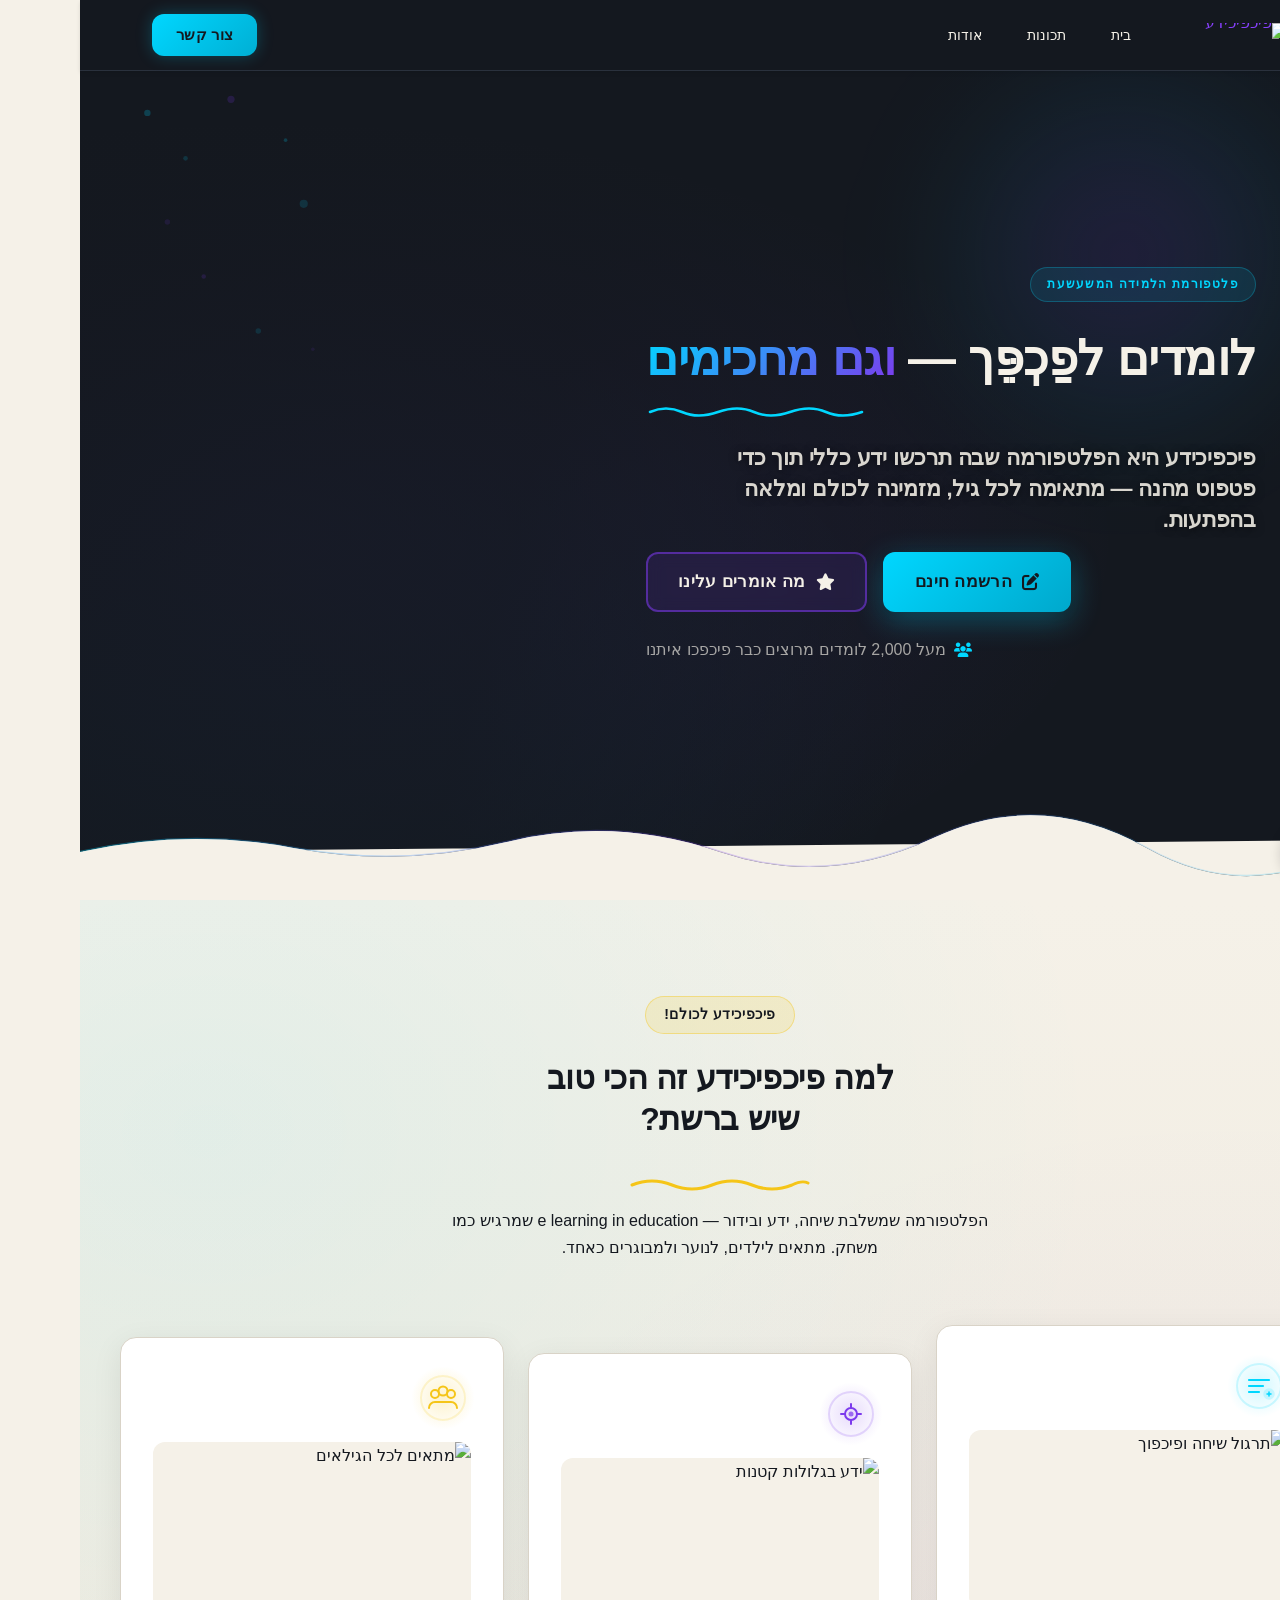
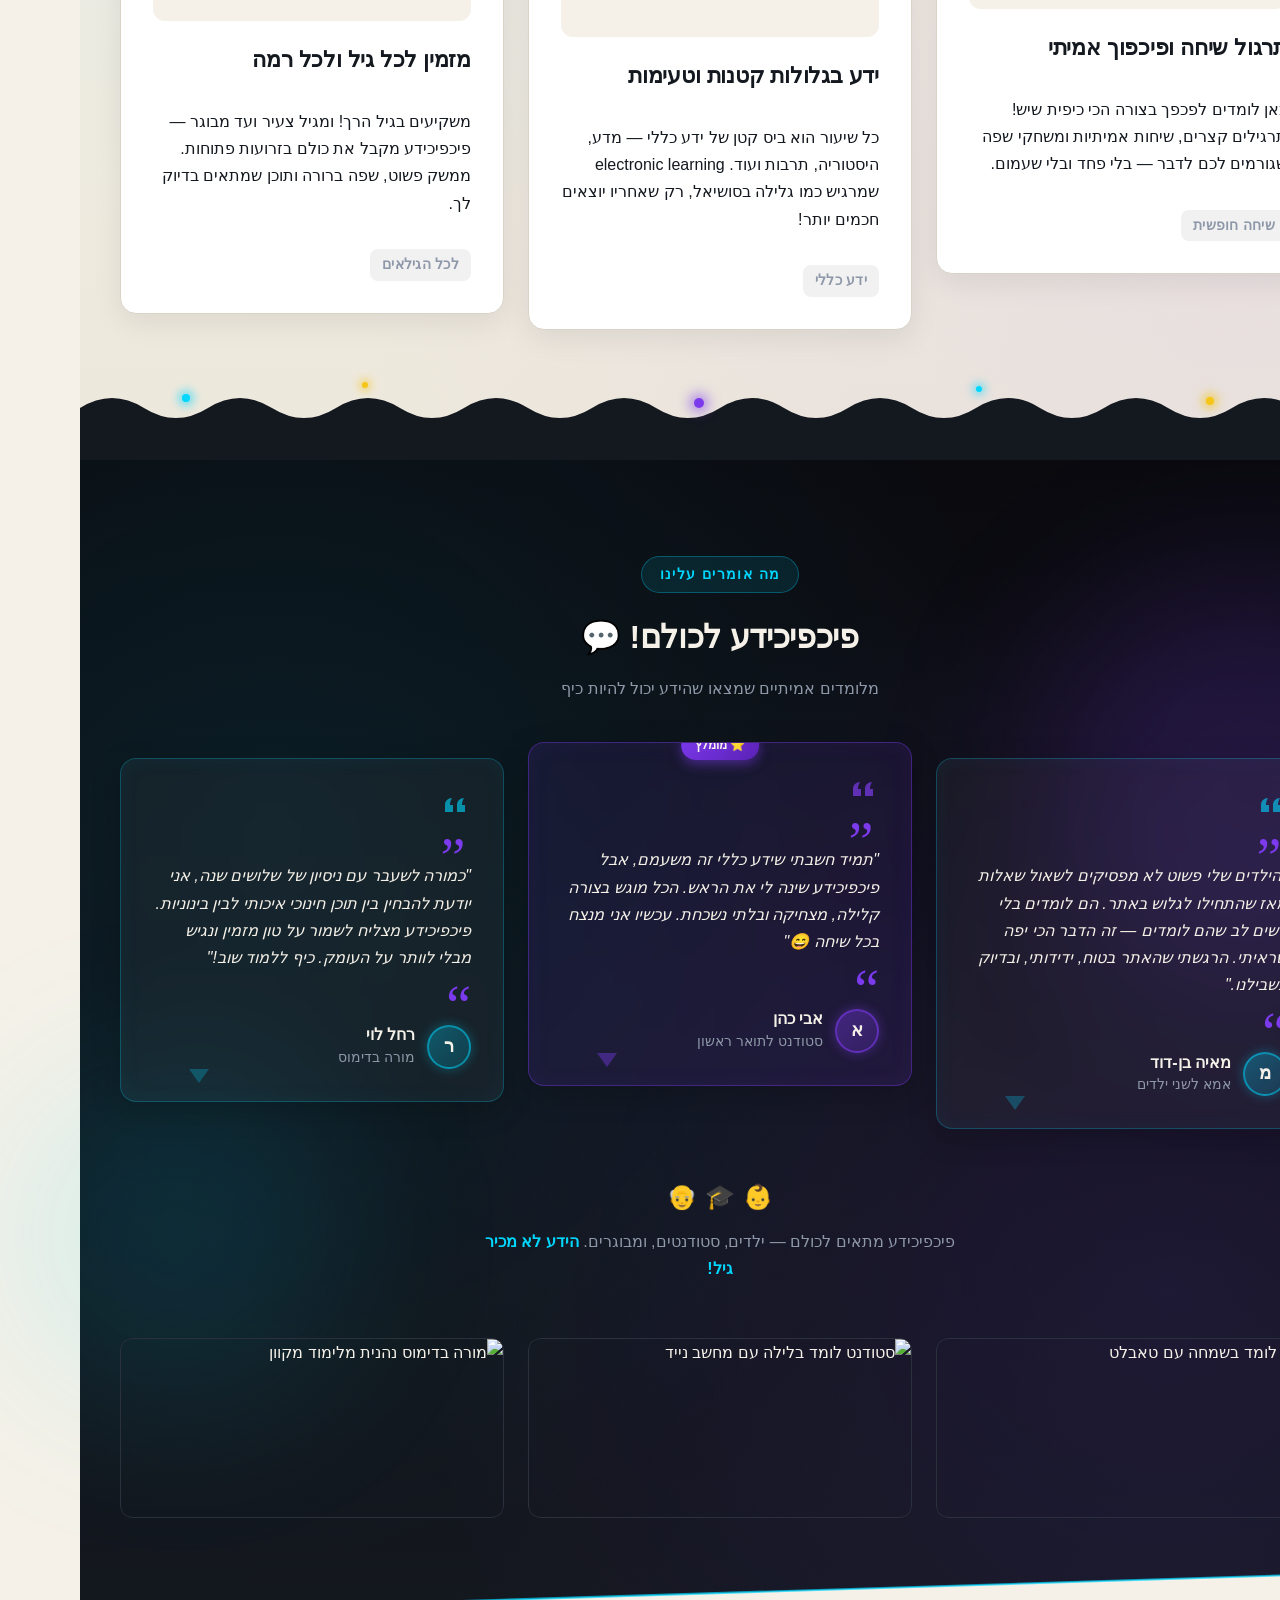
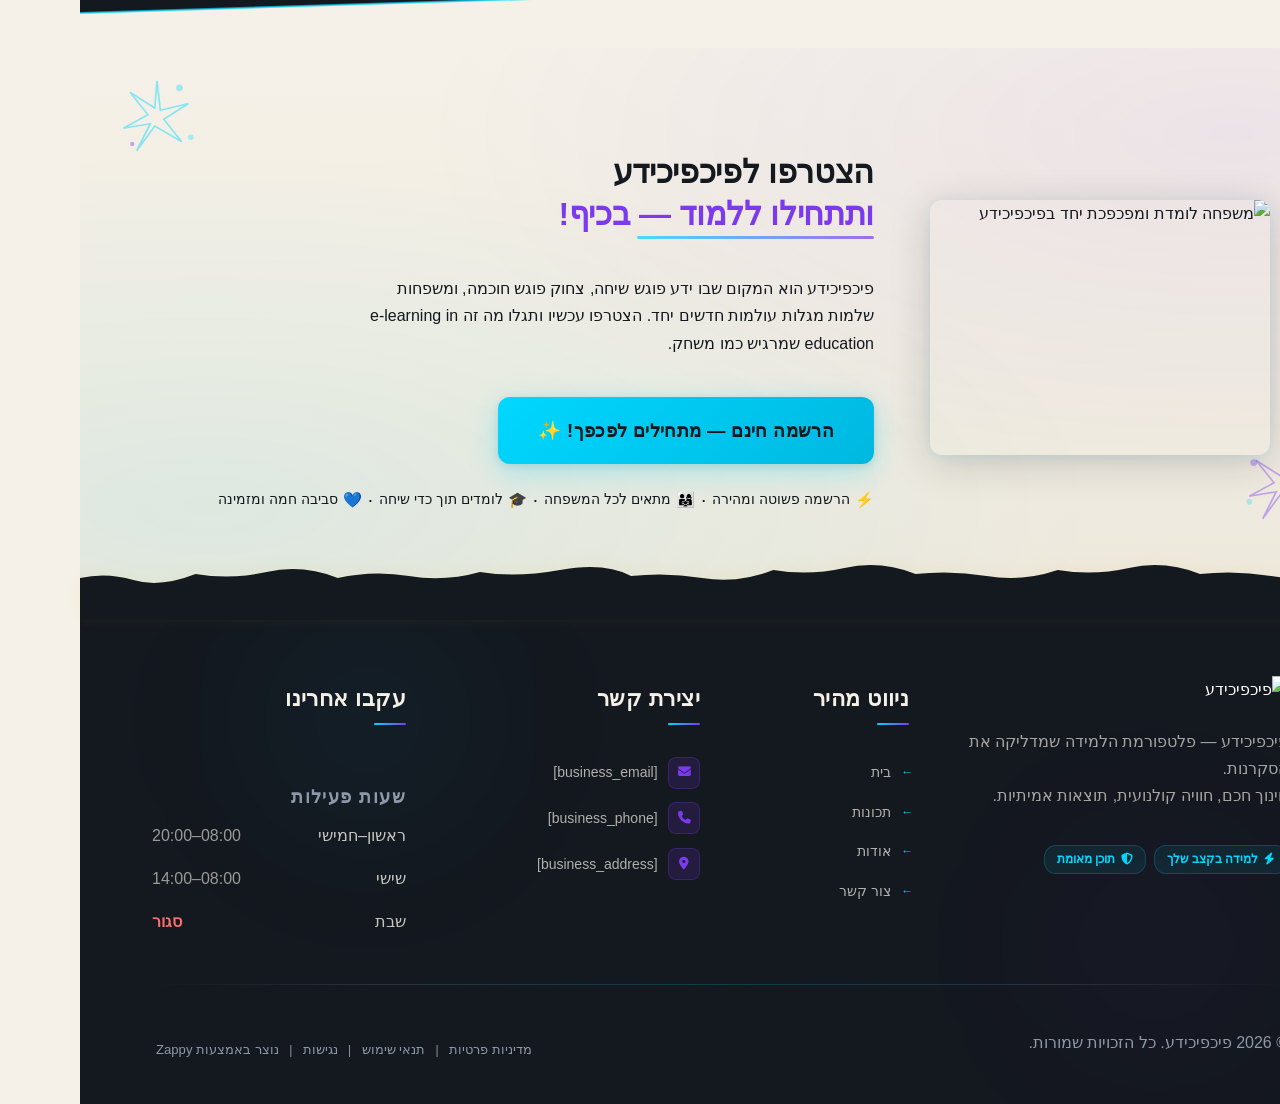
==== public/index.html @ 61fed8ac "Background sync: Progressive GitHub Sync" ====
<!doctype html><html dir="rtl" lang="he"><head><meta charset="UTF-8"><meta content="width=device-width,initial-scale=1" name="viewport"><meta content="index, follow" name="robots"><title>e learning in education — פיכפיכידע</title><meta content="הצטרפו לפיכפיכידע – הפלטפורמה שמשלבת למידה אלקטרונית עם שיחה מהנה! משקיעים בגיל הרך ובכל גיל. הירשמו עכשיו וגלו עולם חדש של ידע!" name="description"><meta content="e learning in education, electronic learning, משקיעים בגיל הרך!, פיכפיכידע לכולם!, למידה מהנה" name="keywords"><link href="/assets/favicon.ico" rel="icon" type="image/x-icon"><link href="/assets/favicon-16x16.png" rel="icon" type="image/png" sizes="16x16"><link href="/assets/favicon-32x32.png" rel="icon" type="image/png" sizes="32x32"><link href="/assets/favicon-48x48.png" rel="icon" type="image/png" sizes="48x48"><link href="/assets/favicon-192x192.png" rel="icon" type="image/png" sizes="192x192"><link href="/assets/favicon-512x512.png" rel="icon" type="image/png" sizes="512x512"><link href="/assets/apple-touch-icon.png" rel="apple-touch-icon"><script>!function(){"use strict";var t="ede0223b-de63-475f-90e9-1a709c7e34c6",e="https://api.zappy5.com/api/analytics/track",a=18e5,n=2592e6,o=!0,i=!0,r=!0;var s=function(){var e="zappy_visitor_"+t,a=null;try{if(a=localStorage.getItem(e)){var o=JSON.parse(a),i=Date.now();if(i-o.created<n)return o.lastSeen=i,localStorage.setItem(e,JSON.stringify(o)),o.id}}catch(t){console.warn("Zappy Analytics: LocalStorage not available")}var r="zv_"+Date.now()+"_"+Math.random().toString(36).substr(2,9);try{localStorage.setItem(e,JSON.stringify({id:r,created:Date.now(),lastSeen:Date.now()}))}catch(t){}return r}(),c=function(){var e="zappy_session_"+t,n=null;try{if(n=sessionStorage.getItem(e)){var o=JSON.parse(n),i=Date.now();if(i-o.timestamp<a)return o.timestamp=i,sessionStorage.setItem(e,JSON.stringify(o)),o.id}}catch(t){console.warn("Zappy Analytics: SessionStorage not available")}var r="zs_"+Date.now()+"_"+Math.random().toString(36).substr(2,9);try{sessionStorage.setItem(e,JSON.stringify({id:r,timestamp:Date.now()}))}catch(t){}return r}();function l(a,n){n=n||{};var o={website_id:t,event_type:a,page_path:window.location.pathname,referrer:document.referrer||"direct",visitor_id:s,session_id:c,metadata:n};if(navigator.sendBeacon){var i=new Blob([JSON.stringify(o)],{type:"application/json"});navigator.sendBeacon(e,i)}else fetch(e,{method:"POST",headers:{"Content-Type":"application/json"},body:JSON.stringify(o),keepalive:!0}).catch(function(t){console.warn("Zappy Analytics: Failed to track event",t)})}o&&l("pageview",{title:document.title,url:window.location.href}),i&&document.addEventListener("click",function(t){var e=t.target;if("BUTTON"===e.tagName||e.closest("button")){var a="BUTTON"===e.tagName?e:e.closest("button");l("click",{element:"button",text:a.textContent.trim().substring(0,100),id:a.id||null,class:a.className||null})}else if("A"===e.tagName||e.closest("a")){var n="A"===e.tagName?e:e.closest("a");l("navigation",{element:"link",text:n.textContent.trim().substring(0,100),href:n.href,external:n.hostname!==window.location.hostname})}},!0),r&&document.addEventListener("submit",function(t){var e=t.target;l("form_submit",{form_id:e.id||null,form_name:e.name||null,form_action:e.action||null,form_method:e.method||"GET"})},!0);var d=Date.now();window.addEventListener("beforeunload",function(){l("page_unload",{time_on_page:Math.floor((Date.now()-d)/1e3),page_path:window.location.pathname})}),window.zappyAnalytics={track:l,getVisitorId:function(){return s},getSessionId:function(){return c}}}()</script><meta content="e learning in education — פיכפיכידע" property="og:title"><meta content="הצטרפו לפיכפיכידע – הפלטפורמה שמשלבת למידה אלקטרונית עם שיחה מהנה! משקיעים בגיל הרך ובכל גיל. הירשמו עכשיו וגלו עולם חדש של ידע!" property="og:description"><meta content="summary_large_image" name="twitter:card"><meta content="e learning in education — פיכפיכידע" name="twitter:title"><meta content="הצטרפו לפיכפיכידע – הפלטפורמה שמשלבת למידה אלקטרונית עם שיחה מהנה! משקיעים בגיל הרך ובכל גיל. הירשמו עכשיו וגלו עולם חדש של ידע!" name="twitter:description"><meta content="website" property="og:type"><meta content="he_IL" property="og:locale"><link href="https://cdnjs.cloudflare.com/ajax/libs/font-awesome/6.4.0/css/all.min.css" rel="stylesheet"><style>.skip-link{position:absolute;top:0;left:0;transform:translateY(-200%);padding:12px 18px;background:var(--bg-dark,#1a1a1a);color:var(--text-light,#fff);font-weight:600;border-radius:0 0 8px 0;z-index:10000}.skip-link:focus{transform:none;outline:2px solid var(--ring,#fff);outline-offset:2px}:focus-visible{outline:2px solid var(--ring,currentColor);outline-offset:3px}</style><link href="/assets/favicon.ico" rel="icon" type="image/x-icon"><link href="/assets/favicon-16x16.png" rel="icon" type="image/png" sizes="16x16"><link href="/assets/favicon-32x32.png" rel="icon" type="image/png" sizes="32x32"><link href="/assets/favicon-48x48.png" rel="icon" type="image/png" sizes="48x48"><link href="/assets/favicon-192x192.png" rel="icon" type="image/png" sizes="192x192"><link href="/assets/favicon-512x512.png" rel="icon" type="image/png" sizes="512x512"><link href="/assets/apple-touch-icon.png" rel="apple-touch-icon"><link href="https://cdn.jsdelivr.net/npm/vanilla-cookieconsent@3/dist/cookieconsent.css" rel="stylesheet"><script src="https://cdn.jsdelivr.net/npm/vanilla-cookieconsent@3/dist/cookieconsent.umd.js"></script><script src="https://cdn.jsdelivr.net/gh/mickidum/acc_toolbar/acctoolbar/acctoolbar.min.js"></script><link href="/styles.css" rel="stylesheet"><style id="zappy-dropdown-submenu-styles">#navMenu li:has(.sub-menu),.nav-menu li:has(.sub-menu),.navbar li:has(.sub-menu),nav li:has(.sub-menu){position:relative}#navMenu .sub-menu,.nav-menu .sub-menu,.navbar .sub-menu,nav .sub-menu{display:block!important;position:absolute!important;top:100%;left:0;min-width:220px;background:#fff;border-radius:8px;box-shadow:0 8px 25px rgba(0,0,0,.15);padding:8px 0;opacity:0;visibility:hidden;transform:translateY(10px);transition:all .3s ease;z-index:1000;list-style:none;pointer-events:none}#navMenu li:hover>.sub-menu,.nav-menu li:hover>.sub-menu,.navbar li:hover>.sub-menu,nav li:hover>.sub-menu{opacity:1!important;visibility:visible!important;transform:translateY(0)!important;pointer-events:auto!important}.sub-menu li{list-style:none;margin:0;padding:0}.sub-menu a{display:block!important;padding:10px 16px!important;color:var(--text-dark,#333)!important;font-weight:500;text-decoration:none;white-space:nowrap;transition:background-color .2s}.sub-menu .zappy-nav-child>a{padding-left:28px!important;font-size:.9em!important;opacity:.85!important}[dir=rtl] .sub-menu .zappy-nav-child>a,html[lang=ar] .sub-menu .zappy-nav-child>a,html[lang=he] .sub-menu .zappy-nav-child>a{padding-left:10px!important;padding-right:28px!important}.sub-menu .zappy-nav-parent>a{font-weight:600!important}.sub-menu a:hover{background-color:#f5f5f5}[dir=rtl] .nav-menu .sub-menu,[dir=rtl] .navbar .sub-menu,[dir=rtl] nav .sub-menu,html[lang=ar] .nav-menu .sub-menu,html[lang=ar] .navbar .sub-menu,html[lang=ar] nav .sub-menu,html[lang=he] .nav-menu .sub-menu,html[lang=he] .navbar .sub-menu,html[lang=he] nav .sub-menu{left:auto!important;right:0!important}.sub-menu:empty,.sub-menu:not(:has(li)):not(:has(> a)),.sub-menu:not(:has(li:not(.zappy-hidden-menu-item))):not(:has(> a)){display:none!important;opacity:0!important;visibility:hidden!important;pointer-events:none!important}li:has(.menu-group-title):hover>.sub-menu{opacity:1!important;visibility:visible!important;transform:translateY(0)!important;pointer-events:auto!important}#navMenu>li>.menu-group-title,.nav-menu>li>.menu-group-title{display:inline-block;padding:.5rem 1rem;cursor:default;user-select:none}@media (max-width:768px){#navMenu .sub-menu,.nav-menu .sub-menu,.navbar .sub-menu,nav .sub-menu{position:static!important;transform:none!important;box-shadow:none!important;background:0 0!important;max-height:0;overflow:hidden;opacity:0;visibility:hidden;transition:max-height .3s ease,opacity .3s ease;padding:0!important;border-radius:0!important}#navMenu .sub-menu.mobile-expanded,.nav-menu .sub-menu.mobile-expanded,.navbar .sub-menu.mobile-expanded{max-height:none!important;overflow-y:visible!important;opacity:1!important;visibility:visible!important;padding:8px 0 8px 16px!important}[dir=rtl] .sub-menu.mobile-expanded,html[lang=he] .sub-menu.mobile-expanded{padding:8px 16px 8px 0!important}#navMenu li:hover>.sub-menu,.nav-menu li:hover>.sub-menu,.navbar li:hover>.sub-menu,nav li:hover>.sub-menu{opacity:0;visibility:hidden;pointer-events:none}#navMenu li>.sub-menu.mobile-expanded,.nav-menu li>.sub-menu.mobile-expanded,.navbar li>.sub-menu.mobile-expanded,nav li>.sub-menu.mobile-expanded{opacity:1!important;visibility:visible!important;pointer-events:auto!important}#navMenu li:has(.sub-menu),.nav-menu li:has(.sub-menu),.navbar li:has(.sub-menu),nav li:has(.sub-menu){display:flex!important;flex-wrap:wrap!important;align-items:center!important;position:relative!important;min-height:44px!important}#navMenu li:has(.sub-menu)>a,.nav-menu li:has(.sub-menu)>a,.navbar li:has(.sub-menu)>a,nav li:has(.sub-menu)>a{flex:1!important;min-width:0!important}#navMenu li:has(.sub-menu)>.menu-group-title,.nav-menu li:has(.sub-menu)>.menu-group-title,.navbar li:has(.sub-menu)>.menu-group-title,nav li:has(.sub-menu)>.menu-group-title{flex:1!important;min-width:0!important;padding:0!important;line-height:inherit!important}#navMenu li:has(.sub-menu)>.sub-menu,.nav-menu li:has(.sub-menu)>.sub-menu,.navbar li:has(.sub-menu)>.sub-menu,nav li:has(.sub-menu)>.sub-menu{flex-basis:100%!important;width:100%!important}#navMenu li:has(.sub-menu)>a [class*=arrow],#navMenu li:has(.sub-menu)>a [class*=chevron],.nav-menu li:has(.sub-menu)>a .fa-angle-down,.nav-menu li:has(.sub-menu)>a .fa-chevron-down,.nav-menu li:has(.sub-menu)>a [class*=arrow],.nav-menu li:has(.sub-menu)>a [class*=chevron],nav li:has(.sub-menu)>a [class*=arrow],nav li:has(.sub-menu)>a [class*=chevron]{display:none!important;visibility:hidden!important}.mobile-submenu-toggle{display:flex!important;align-items:center!important;justify-content:center!important;width:44px!important;height:auto!important;background:0 0!important;border:none!important;cursor:pointer!important;color:var(--text-light)!important;position:static!important;flex-shrink:0!important;align-self:stretch!important;z-index:2!important;padding:0!important;margin:0!important}.mobile-submenu-toggle::after{content:''!important;width:0!important;height:0!important;border-left:6px solid transparent!important;border-right:6px solid transparent!important;border-top:7px solid currentColor!important;transition:transform .3s ease!important}.mobile-submenu-toggle.expanded::after{transform:rotate(180deg)!important}.sub-menu a{padding:10px 0!important;display:block!important;color:var(--text-light)!important;white-space:normal!important}.sub-menu .zappy-nav-child>a{padding-left:28px!important;font-size:.9em!important;opacity:.85!important}[dir=rtl] .sub-menu .zappy-nav-child>a,html[lang=ar] .sub-menu .zappy-nav-child>a,html[lang=he] .sub-menu .zappy-nav-child>a{padding-left:0!important;padding-right:28px!important}.sub-menu .zappy-nav-parent>a{font-weight:600!important}#navMenu.active,.nav-menu.active{max-width:100vw!important;overflow-x:hidden!important;box-sizing:border-box!important}.navbar .sub-menu li a,.zappy-products-dropdown .sub-menu a,nav.navbar .sub-menu li a{color:var(--text-light)!important}}@media (min-width:769px){.mobile-submenu-toggle{display:none!important}}</style><style id="zappy-widget-visibility">html[dir=rtl] .whatsapp-float{right:20px!important;left:auto!important}html:not([dir]) .whatsapp-float,html[dir=ltr] .whatsapp-float{left:20px!important;right:auto!important}html[dir=rtl] #mic-access-tool-general-button,html[dir=rtl] #mic-init-access-tool #mic-access-tool-general-button,html[dir=rtl] #mic-init-access-tool .mic-access-tool-general-button,html[dir=rtl] ._access-icon,html[dir=rtl] .mic-access-tool-general-button{left:20px!important;right:auto!important}html:not([dir]) #mic-access-tool-general-button,html:not([dir]) #mic-init-access-tool #mic-access-tool-general-button,html:not([dir]) #mic-init-access-tool .mic-access-tool-general-button,html:not([dir]) ._access-icon,html:not([dir]) .mic-access-tool-general-button,html[dir=ltr] #mic-access-tool-general-button,html[dir=ltr] #mic-init-access-tool #mic-access-tool-general-button,html[dir=ltr] #mic-init-access-tool .mic-access-tool-general-button,html[dir=ltr] ._access-icon,html[dir=ltr] .mic-access-tool-general-button{right:20px!important;left:auto!important}@media (max-width:768px){.whatsapp-float{display:flex!important}}@media (min-width:769px){.whatsapp-float{display:flex!important}}@media (max-width:768px){#mic-access-tool-general-button,#mic-init-access-tool #mic-access-tool-general-button,#mic-init-access-tool .mic-access-tool-general-button,._access-icon,.mic-access-tool-general-button{display:flex!important;visibility:visible!important;opacity:1!important;pointer-events:auto!important}#mic-access-tool-box.opened-mic-access-tool,#mic-init-access-tool #mic-access-tool-box.opened-mic-access-tool,.mic-access-tool-box.opened-mic-access-tool{visibility:visible!important;opacity:1!important;pointer-events:auto!important}}@media (min-width:769px){#mic-access-tool-general-button,#mic-init-access-tool #mic-access-tool-general-button,#mic-init-access-tool .mic-access-tool-general-button,._access-icon,.mic-access-tool-general-button{display:flex!important;visibility:visible!important;opacity:1!important;pointer-events:auto!important}#mic-access-tool-box.opened-mic-access-tool,#mic-init-access-tool #mic-access-tool-box.opened-mic-access-tool,.mic-access-tool-box.opened-mic-access-tool{visibility:visible!important;opacity:1!important;pointer-events:auto!important}}</style></head><body><a href="#main" class="skip-link">דלג לתוכן הראשי</a><nav class="navbar" dir="rtl"><button aria-label="Menu" class="mobile-toggle" id="mobileToggle"><svg viewBox="0 0 24 24" fill="none" height="24" width="24" class="hamburger-icon"><path d="M3 12h18M3 6h18M3 18h18" stroke="currentColor" stroke-width="2" stroke-linecap="round"></path></svg> <svg viewBox="0 0 24 24" fill="none" height="24" width="24" class="close-icon" style="display:none"><path d="M18 6L6 18M6 6l12 12" stroke="currentColor" stroke-width="2" stroke-linecap="round"></path></svg></button> <button aria-label="Call" class="phone-header-btn" data-phone="[business_phone]"><svg viewBox="0 0 24 24" fill="currentColor" height="20" width="20"><path d="M22 16.92v3a2 2 0 0 1-2.18 2 19.79 19.79 0 0 1-8.63-3.07 19.5 19.5 0 0 1-6-6 19.79 19.79 0 0 1-3.07-8.67A2 2 0 0 1 4.11 2h3a2 2 0 0 1 2 1.72 12.84 12.84 0 0 0 .7 2.81 2 2 0 0 1-.45 2.11L8.09 9.91a16 16 0 0 0 6 6l1.27-1.27a2 2 0 0 1 2.11-.45 12.84 12.84 0 0 0 2.81.7A2 2 0 0 1 22 16.92z"></path></svg></button><div class="nav-container"><div class="nav-right-group"><div class="nav-brand"><a href="/" class="logo-link"><img alt="פיכפיכידע" src="/assets/site-----image-1.webp" class="logo"></a></div><ul class="nav-menu" id="navMenu"><li><a href="/">בית</a></li><li><a href="/features">תכונות</a></li><li><a href="/about">אודות</a></li></ul></div><div class="nav-cta-container"><a href="/contact" class="nav-cta-btn">צור קשר</a></div></div></nav><script>window.addEventListener("load",function(){const e=document.querySelector(".navbar, nav, header");if(!e)return void console.log("[Navbar] Navbar element not found");let t=document.getElementById("mobileToggle")||document.querySelector(".mobile-toggle")||document.querySelector(".hamburger")||document.querySelector(".hamburger-menu")||document.querySelector(".menu-toggle")||document.querySelector(".burger-menu")||document.querySelector('[aria-label="Menu"]')||document.querySelector('[aria-label="תפריט"]');const n=document.querySelector(".phone-header-btn"),o=window.getComputedStyle(e);let r=o.backgroundColor;if(console.log("[Navbar] Initial navbar background:",r),"transparent"===r||"rgba(0, 0, 0, 0)"===r||r.startsWith("rgba")&&r.includes(", 0)")){const e=o.backgroundImage;if(e&&"none"!==e)console.log("[Navbar] Navbar has background image/gradient, using dark text"),r="rgb(240, 240, 240)";else{const e=window.getComputedStyle(document.body).backgroundColor;console.log("[Navbar] Navbar transparent, using body background:",e),r=e}}const a=r.match(/\d+/g);if(a&&a.length>=3){const e=(.299*parseInt(a[0])+.587*parseInt(a[1])+.114*parseInt(a[2]))/255;console.log("[Navbar] Mobile button colors preserved from Claude CSS (luminance:",e.toFixed(2)+")");const o=document.createElement("style");o.id="zappy-mobile-nav-fix";document.documentElement.lang;document.documentElement.dir,o.textContent='\n        /* Hide mobile buttons on desktop, show only on mobile */\n        @media (min-width: 769px) {\n          .mobile-toggle,\n          .phone-header-btn {\n            display: none !important;\n          }\n        }\n        \n        /* Show and position mobile buttons correctly on mobile */\n        @media (max-width: 768px) {\n          .navbar,\n          nav.navbar {\n            min-height: 70px !important;\n          }\n\n          .mobile-toggle,\n          .phone-header-btn {\n            position: absolute !important;\n            top: 0 !important;\n            bottom: 0 !important;\n            margin-top: auto !important;\n            margin-bottom: auto !important;\n            transform: none !important;\n            z-index: 1001 !important;\n            display: flex !important;\n            align-items: center !important;\n            justify-content: center !important;\n            width: 36px !important;\n            height: 36px !important;\n            border-radius: 50% !important;\n            border: none !important;\n            cursor: pointer !important;\n            padding: 6px !important;\n            background: none !important;\n            color: var(--nav-text, var(--text-light)) !important;\n            touch-action: manipulation !important;\n            -webkit-tap-highlight-color: transparent !important;\n          }\n\n          html[data-zappy-site-type="ecommerce"] .phone-header-btn,\n          body[data-zappy-site-type="ecommerce"] .phone-header-btn,\n          html[data-zappy-site-type="ecommerce"] header .phone-header-btn,\n          html[data-zappy-site-type="ecommerce"] nav .phone-header-btn {\n            display: none !important;\n            visibility: hidden !important;\n            width: 0 !important;\n            height: 0 !important;\n            min-width: 0 !important;\n            overflow: hidden !important;\n          }\n          \n          /* LTR positioning (default): hamburger LEFT, phone RIGHT */\n          html:not([dir="rtl"]):not([lang="he"]):not([lang="ar"]) .mobile-toggle,\n          html[dir="ltr"] .mobile-toggle {\n            left: 12px !important;\n            right: auto !important;\n          }\n          html:not([dir="rtl"]):not([lang="he"]):not([lang="ar"]) .phone-header-btn,\n          html[dir="ltr"] .phone-header-btn {\n            right: 12px !important;\n            left: auto !important;\n          }\n          \n          /* RTL positioning: hamburger RIGHT, phone LEFT */\n          html[dir="rtl"] .mobile-toggle,\n          html[lang="he"] .mobile-toggle,\n          html[lang="ar"] .mobile-toggle {\n            right: 12px !important;\n            left: auto !important;\n          }\n          html[dir="rtl"] .phone-header-btn,\n          html[lang="he"] .phone-header-btn,\n          html[lang="ar"] .phone-header-btn {\n            left: 12px !important;\n            right: auto !important;\n          }\n          \n          /* CRITICAL: Ensure nav-container has min-height on mobile */\n          /* All children are positioned absolutely/fixed on mobile, so height:auto collapses to 0 */\n          .nav-container {\n            min-height: 70px !important;\n            position: relative !important;\n          }\n          \n          /* Ensure SVG icons are properly sized and inherit color */\n          .mobile-toggle svg,\n          .phone-header-btn svg {\n            width: 24px !important;\n            height: 24px !important;\n            /* Don\'t force display - let JavaScript control hamburger/close toggle */\n          }\n          \n          /* Reset nav-cta-container on mobile - remove desktop box-shadow/padding */\n          /* that creates a visible ghost box when CTA button is hidden */\n          .nav-cta-container {\n            box-shadow: none !important;\n            padding: 0 !important;\n          }\n          \n          /* Hide nav-cta-container entirely on mobile when there\'s no lang-switcher */\n          /* (only the CTA button is inside, and it\'s hidden on mobile) */\n          .nav-cta-container:not(:has(.lang-switcher)) {\n            display: none !important;\n          }\n          \n          /* CRITICAL: Prevent hero image fade gradient from bleeding over headline text */\n          /* The .image-fade-gradient has bottom: -30px (extends below parent) */\n          /* On mobile stacked layout, this overlaps the h1 text below the image */\n          .hero-image-column {\n            overflow: hidden !important;\n          }\n          .image-fade-gradient {\n            bottom: 0 !important;\n          }\n          \n          /* Hide desktop language switcher on mobile - hamburger menu handles it */\n          /* High specificity to override stored CSS */\n          .lang-switcher,\n          .nav-cta-container .lang-switcher,\n          .nav-container .lang-switcher,\n          .navbar .lang-switcher,\n          .navbar .nav-cta-container .lang-switcher {\n            display: none !important;\n          }\n        }\n      ';const r=document.getElementById("zappy-mobile-nav-fix");r&&r.remove(),document.head.appendChild(o),console.log("[Navbar] Critical CSS injected for mobile nav positioning");const i=window.innerWidth<=768;if(t){const e=t.querySelector(".hamburger-icon"),n=t.querySelector(".close-icon");e&&(e.style.setProperty("width","24px","important"),e.style.setProperty("height","24px","important"),e.style.setProperty("display","block","important")),n&&(n.style.setProperty("width","24px","important"),n.style.setProperty("height","24px","important"),n.style.setProperty("display","none","important")),i?(t.style.setProperty("position","absolute","important"),t.style.setProperty("top","0","important"),t.style.setProperty("bottom","0","important"),t.style.setProperty("margin-top","auto","important"),t.style.setProperty("margin-bottom","auto","important"),t.style.setProperty("transform","none","important"),t.style.setProperty("z-index","1001","important"),t.style.removeProperty("left"),t.style.removeProperty("right"),console.log("[Navbar] Mobile toggle positioning applied (mobile viewport)")):(t.style.removeProperty("position"),t.style.removeProperty("top"),t.style.removeProperty("transform"),t.style.removeProperty("z-index"),t.style.removeProperty("left"),t.style.removeProperty("right"),console.log("[Navbar] Desktop viewport - cleared mobile toggle inline positioning"))}if(n){const e=n.querySelector("svg");e&&(e.style.width="24px",e.style.height="24px",e.setAttribute("width","24"),e.setAttribute("height","24")),i?(n.style.setProperty("position","absolute","important"),n.style.setProperty("top","0","important"),n.style.setProperty("bottom","0","important"),n.style.setProperty("margin-top","auto","important"),n.style.setProperty("margin-bottom","auto","important"),n.style.setProperty("transform","none","important"),n.style.setProperty("z-index","1001","important"),n.style.removeProperty("left"),n.style.removeProperty("right"),console.log("[Navbar] Phone button positioning applied (mobile viewport)")):(n.style.removeProperty("position"),n.style.removeProperty("top"),n.style.removeProperty("transform"),n.style.removeProperty("z-index"),n.style.removeProperty("left"),n.style.removeProperty("right"),console.log("[Navbar] Desktop viewport - cleared phone button inline positioning"))}}else console.log("[Navbar] Could not parse background color:",r);t=document.getElementById("mobileToggle")||document.querySelector(".mobile-toggle")||document.querySelector(".hamburger")||document.querySelector(".hamburger-menu")||document.querySelector(".menu-toggle")||document.querySelector(".burger-menu")||document.querySelector('[aria-label="Menu"]')||document.querySelector('[aria-label="תפריט"]');const i=document.getElementById("navMenu")||document.querySelector(".nav-menu")||document.querySelector(".nav-links")||document.querySelector("nav ul:not(.submenu)");if(!t||!i)return void console.log("[Navbar] Mobile toggle or menu not found:",{toggle:!!t,menu:!!i});i.id||(i.id="navMenu"),console.log("[Navbar] Initializing mobile menu...");const l=t.cloneNode(!0);t.parentNode.replaceChild(l,t);var s=0;function p(e){var t=Date.now();t-s<300||(s=t,function(e){e.preventDefault(),e.stopPropagation();const t=l.querySelector(".hamburger-icon"),n=l.querySelector(".close-icon");i.classList.contains("active")?(i.classList.remove("active"),t&&t.style.setProperty("display","block","important"),n&&n.style.setProperty("display","none","important"),document.body.style.overflow="",console.log("[Navbar] Menu closed")):(i.classList.add("active"),t&&t.style.setProperty("display","none","important"),n&&n.style.setProperty("display","block","important"),document.body.style.overflow="hidden",console.log("[Navbar] Menu opened"))}(e))}l.addEventListener("click",p),l.addEventListener("touchend",p),i.querySelectorAll("a").forEach(function(e){e.addEventListener("click",function(){if("#"===this.getAttribute("href"))return;const e=l.querySelector(".hamburger-icon"),t=l.querySelector(".close-icon");i.classList.remove("active"),e&&e.style.setProperty("display","block","important"),t&&t.style.setProperty("display","none","important"),document.body.style.overflow="",console.log("[Navbar] Menu closed (link clicked)")})});var m=i.querySelectorAll(".dropdown-toggle");m.forEach(function(e){e.addEventListener("click",function(e){e.preventDefault(),e.stopPropagation();var t=this.closest(".nav-dropdown");t&&(t.parentNode.querySelectorAll(".nav-dropdown.open").forEach(function(e){e!==t&&e.classList.remove("open")}),t.classList.toggle("open"),console.log("[Navbar] Dropdown toggled:",t.classList.contains("open")?"open":"closed"))})}),document.addEventListener("click",function(e){e.target.closest(".nav-dropdown")||document.querySelectorAll(".nav-dropdown.open").forEach(function(e){e.classList.remove("open")})}),console.log("[Navbar] Dropdown handlers initialized for "+m.length+" dropdowns"),n&&n.addEventListener("click",function(){const e=document.querySelectorAll('a[href^="tel:"]'),t=e.length>0?e[0].getAttribute("href").replace("tel:",""):"[business_phone]";window.location.href="tel:"+t,console.log("[Navbar] Phone button clicked")}),console.log("[Navbar] Mobile menu initialized successfully")})</script><main id="main"><section class="index-hero-section" data-band-index="0" data-layout-spec="בית-hero" dir="rtl" data-hero-type="fullscreen-scrim"><div class="hero-bg-wrapper" aria-hidden="true"><img alt="סצנת למידה קסומה עם פנקס ציורים מואר ורמזים לידע ושיחה" src="/assets/site-index-hero-image-1.webp" data-context="Cinematic dark educational scene: a warm glowing desk lamp illuminating an open notebook filled with hand-drawn doodles of speech bubbles, question marks, stars, and knowledge symbols. Scattered papers with Hebrew letters and playful sketches. Deep charcoal and near-black background with subtle warm amber and electric cyan glow accents. Bokeh effect, moody atmospheric lighting, premium editorial photography style. No people, no text overlays." data-placeholder="index-hero-image-1" height="700" loading="eager" width="1200" class="hero-bg-img" data-hero-bg="true" fetchpriority="high"></div><div class="hero-scrim" aria-hidden="true"></div><div class="hero-deco-blob" aria-hidden="true"></div><svg viewBox="0 0 220 320" aria-hidden="true" xmlns="http://www.w3.org/2000/svg" data-no-icon-edit="true" class="hero-deco-dots"><circle cx="18" cy="40" fill="var(--secondary)" r="3.5" opacity="0.22"></circle><circle cx="60" cy="90" fill="var(--secondary)" r="2.5" opacity="0.15"></circle><circle cx="110" cy="25" fill="var(--accent)" r="4" opacity="0.18"></circle><circle cx="170" cy="70" fill="var(--secondary)" r="2" opacity="0.2"></circle><circle cx="40" cy="160" fill="var(--accent)" r="3" opacity="0.12"></circle><circle cx="190" cy="140" fill="var(--secondary)" r="4.5" opacity="0.14"></circle><circle cx="80" cy="220" fill="var(--accent)" r="2.5" opacity="0.16"></circle><circle cx="140" cy="280" fill="var(--secondary)" r="3" opacity="0.13"></circle><circle cx="200" cy="300" fill="var(--accent)" r="2" opacity="0.1"></circle></svg><div class="hero-content-wrapper"><div class="hero-content"><span class="hero-eyebrow">פלטפורמת הלמידה המשעשעת</span><h1 class="hero-headline">לומדים לפַכְפֵּך — <span class="hero-headline-accent">וגם מחכימים</span></h1><svg viewBox="0 0 220 18" aria-hidden="true" xmlns="http://www.w3.org/2000/svg" data-no-icon-edit="true" class="hero-wavy-underline"><path d="M4,9 Q20,2 36,9 T72,9 T108,9 T144,9 T180,9 T216,9" fill="none" stroke="var(--secondary)" stroke-width="2.5" stroke-linecap="round"></path></svg><h3 class="hero-subtitle">פיכפיכידע היא הפלטפורמה שבה תרכשו ידע כללי תוך כדי פטפוט מהנה — מתאימה לכל גיל, מזמינה לכולם ומלאה בהפתעות.</h3><div class="hero-cta-group"><a href="/register" class="hero-btn-primary"><i class="fa-solid fa-pen-to-square" aria-hidden="true"></i> הרשמה חינם </a><a href="#testimonials" class="hero-btn-secondary"><i class="fa-solid fa-star" aria-hidden="true"></i> מה אומרים עלינו</a></div><p class="hero-social-proof"><i class="fa-solid fa-users" aria-hidden="true"></i> מעל 2,000 לומדים מרוצים כבר פיכפכו איתנו</p></div></div><div class="hero-divider-wrapper"><svg viewBox="0 0 1440 90" aria-hidden="true" xmlns="http://www.w3.org/2000/svg" data-no-icon-edit="true" preserveAspectRatio="none"><defs><linearGradient id="waveGlow" x1="0%" x2="100%" y1="0%" y2="0%"><stop offset="0%" stop-color="#00D7FF" stop-opacity="0.35"></stop><stop offset="50%" stop-color="#7C3AED" stop-opacity="0.25"></stop><stop offset="100%" stop-color="#00D7FF" stop-opacity="0.2"></stop></linearGradient></defs><path d="M0,42 Q120,18 240,38 T480,32 T720,42 T960,28 T1200,38 T1440,30" fill="var(--bg-light)" stroke="url(#waveGlow)" stroke-width="2.5"></path><path d="M0,90 L0,42 Q120,18 240,38 T480,32 T720,42 T960,28 T1200,38 T1440,30 L1440,90 Z" fill="var(--bg-light)"></path></svg></div></section><section class="index-features-section" data-band-index="1" data-layout-spec="בית-features" dir="rtl"><div class="index-features-container"><div class="index-features-intro"><span class="index-features-eyebrow">פיכפיכידע לכולם!</span><h2 class="index-features-heading">למה פיכפיכידע זה הכי טוב<br>שיש ברשת?</h2><svg viewBox="0 0 180 18" aria-hidden="true" xmlns="http://www.w3.org/2000/svg" data-no-icon-edit="true" fill="none" class="index-features-wavy"><path d="M2 12 Q22 4 42 12 Q62 20 82 12 Q102 4 122 12 Q142 20 162 12 Q172 7 178 10" fill="none" stroke="#F5C518" stroke-width="3" stroke-linecap="round"></path></svg><p class="index-features-subtext">הפלטפורמה שמשלבת שיחה, ידע ובידור — e learning in education שמרגיש כמו משחק. מתאים לילדים, לנוער ולמבוגרים כאחד.</p></div><div class="index-features-grid"><article class="index-features-card index-features-card--1"><div class="index-features-icon-wrap"><svg viewBox="0 0 48 48" aria-hidden="true" xmlns="http://www.w3.org/2000/svg" fill="none" height="48" width="48" data-element-type="icon" data-icon-type="svg"><circle cx="24" cy="24" fill="none" r="22" opacity="0.18" stroke="#00D7FF" stroke-width="2"></circle><path d="M14 18h20M14 24h14M14 30h10" stroke="#00D7FF" stroke-width="2.2" stroke-linecap="round"></path><circle cx="34" cy="32" fill="#00D7FF" r="5" opacity="0.15" stroke="#00D7FF" stroke-width="1.5"></circle><path d="M32 32h4M34 30v4" stroke="#00D7FF" stroke-width="1.5" stroke-linecap="round"></path></svg><div class="index-features-icon-glow index-features-icon-glow--cyan"></div></div><div class="index-features-card-image-wrap"><img alt="תרגול שיחה ופיכפוך" src="/assets/site-index-features-image-1.webp" data-context="Playful illustration of two people chatting animatedly in a colorful speech bubble environment, Hebrew educational platform, warm and friendly, cartoon-like doodle style with cyan and gold accents" data-placeholder="index-features-image-1" height="220" loading="lazy" width="400" class="index-features-card-img" decoding="async"></div><h3 class="index-features-card-title">תרגול שיחה ופיכפוך אמיתי</h3><p class="index-features-card-text">כאן לומדים לפכפך בצורה הכי כיפית שיש! תרגילים קצרים, שיחות אמיתיות ומשחקי שפה שגורמים לכם לדבר — בלי פחד ובלי שעמום.</p><div class="index-features-card-tag">שיחה חופשית</div></article><article class="index-features-card index-features-card--2"><div class="index-features-icon-wrap"><svg viewBox="0 0 48 48" aria-hidden="true" xmlns="http://www.w3.org/2000/svg" fill="none" height="48" width="48" data-element-type="icon" data-icon-type="svg"><circle cx="24" cy="24" fill="none" r="22" opacity="0.18" stroke="#7C3AED" stroke-width="2"></circle><path d="M24 14v4M24 30v4M14 24h4M30 24h4" stroke="#7C3AED" stroke-width="2" stroke-linecap="round"></path><circle cx="24" cy="24" fill="none" r="6" stroke="#7C3AED" stroke-width="2"></circle><circle cx="24" cy="24" fill="#7C3AED" r="2.5" opacity="0.7"></circle></svg><div class="index-features-icon-glow index-features-icon-glow--violet"></div></div><div class="index-features-card-image-wrap"><img alt="ידע בגלולות קטנות" src="/assets/site-index-features-image-2.webp" data-context="Colorful bite-sized knowledge cards floating in the air with fun facts written on them, lightbulb icons, stars, educational platform illustration, warm ivory and violet tones, playful and inviting" data-placeholder="index-features-image-2" height="220" loading="lazy" width="400" class="index-features-card-img" decoding="async"></div><h3 class="index-features-card-title">ידע בגלולות קטנות וטעימות</h3><p class="index-features-card-text">כל שיעור הוא ביס קטן של ידע כללי — מדע, היסטוריה, תרבות ועוד. electronic learning שמרגיש כמו גלילה בסושיאל, רק שאחריו יוצאים חכמים יותר!</p><div class="index-features-card-tag">ידע כללי</div></article><article class="index-features-card index-features-card--3"><div class="index-features-icon-wrap"><svg viewBox="0 0 48 48" aria-hidden="true" xmlns="http://www.w3.org/2000/svg" fill="none" height="48" width="48" data-element-type="icon" data-icon-type="svg"><circle cx="24" cy="24" fill="none" r="22" opacity="0.18" stroke="#F5C518" stroke-width="2"></circle><circle cx="16" cy="20" fill="none" r="4" stroke="#F5C518" stroke-width="2"></circle><circle cx="24" cy="17" fill="none" r="4.5" stroke="#F5C518" stroke-width="2"></circle><circle cx="32" cy="20" fill="none" r="4" stroke="#F5C518" stroke-width="2"></circle><path d="M10 34c0-3.3 2.7-6 6-6h16c3.3 0 6 2.7 6 6" fill="none" stroke="#F5C518" stroke-width="2" stroke-linecap="round"></path></svg><div class="index-features-icon-glow index-features-icon-glow--gold"></div></div><div class="index-features-card-image-wrap"><img alt="מתאים לכל הגילאים" src="/assets/site-index-features-image-3.webp" data-context="Diverse group of people of different ages — children, young adults, and older adults — smiling and learning together on a colorful educational platform, warm and welcoming, illustrated style with gold and warm tones" data-placeholder="index-features-image-3" height="220" loading="lazy" width="400" class="index-features-card-img" decoding="async"></div><h3 class="index-features-card-title">מזמין לכל גיל ולכל רמה</h3><p class="index-features-card-text">משקיעים בגיל הרך! ומגיל צעיר ועד מבוגר — פיכפיכידע מקבל את כולם בזרועות פתוחות. ממשק פשוט, שפה ברורה ותוכן שמתאים בדיוק לך.</p><div class="index-features-card-tag">לכל הגילאים</div></article></div></div><div class="index-features-divider-wrapper"><span class="index-features-dot index-features-dot--1" aria-hidden="true"></span> <span class="index-features-dot index-features-dot--2" aria-hidden="true"></span> <span class="index-features-dot index-features-dot--3" aria-hidden="true"></span> <span class="index-features-dot index-features-dot--4" aria-hidden="true"></span> <span class="index-features-dot index-features-dot--5" aria-hidden="true"></span> <svg viewBox="0 0 1200 90" aria-hidden="true" xmlns="http://www.w3.org/2000/svg" data-no-icon-edit="true" preserveAspectRatio="none"><path d="M0,90 L0,38 Q30,18 60,38 Q90,58 120,38 Q150,18 180,38 Q210,58 240,38 Q270,18 300,38 Q330,58 360,38 Q390,18 420,38 Q450,58 480,38 Q510,18 540,38 Q570,58 600,38 Q630,18 660,38 Q690,58 720,38 Q750,18 780,38 Q810,58 840,38 Q870,18 900,38 Q930,58 960,38 Q990,18 1020,38 Q1050,58 1080,38 Q1110,18 1140,38 Q1170,58 1200,38 L1200,90 Z" fill="#14181F"></path></svg></div></section><section class="index-testimonials-section" data-band-index="2" data-layout-spec="בית-testimonials" dir="rtl"><div class="its-glow-blob its-glow-blob--purple" aria-hidden="true"></div><div class="its-glow-blob its-glow-blob--cyan" aria-hidden="true"></div><div class="its-container"><div class="its-header"><span class="its-eyebrow">מה אומרים עלינו</span><h2 class="its-title">פיכפיכידע לכולם! 💬</h2><p class="its-subtitle">מלומדים אמיתיים שמצאו שהידע יכול להיות כיף</p></div><div class="its-grid"><article class="its-card its-card--accent"><div class="its-card-inner"><div class="its-bubble-tail" aria-hidden="true"></div><div class="its-quote-icon" aria-hidden="true"><svg viewBox="0 0 32 32" aria-hidden="true" xmlns="http://www.w3.org/2000/svg" data-no-icon-edit="true" fill="none" height="32" width="32"><path d="M6 14C6 10.134 9.134 7 13 7V7C13 7 11 10 11 14H14V21H6V14Z" fill="currentColor" opacity="0.6"></path><path d="M18 14C18 10.134 21.134 7 25 7V7C25 7 23 10 23 14H26V21H18V14Z" fill="currentColor" opacity="0.6"></path></svg></div><blockquote class="its-quote"><p>"הילדים שלי פשוט לא מפסיקים לשאול שאלות מאז שהתחילו לגלוש באתר. הם לומדים בלי לשים לב שהם לומדים — זה הדבר הכי יפה שראיתי. הרגשתי שהאתר בטוח, ידידותי, ובדיוק בשבילנו."</p></blockquote><footer class="its-author"><div class="its-avatar its-avatar--cyan"><span>מ</span></div><div class="its-author-info"><strong class="its-author-name">מאיה בן-דוד</strong> <span class="its-author-role">אמא לשני ילדים</span></div></footer></div><div class="its-glow-ring its-glow-ring--cyan" aria-hidden="true"></div></article><article class="its-card its-card--featured its-card--violet"><div class="its-card-inner"><div class="its-bubble-tail its-bubble-tail--violet" aria-hidden="true"></div><div class="its-quote-icon its-quote-icon--violet" aria-hidden="true"><svg viewBox="0 0 32 32" aria-hidden="true" xmlns="http://www.w3.org/2000/svg" data-no-icon-edit="true" fill="none" height="32" width="32"><path d="M6 14C6 10.134 9.134 7 13 7V7C13 7 11 10 11 14H14V21H6V14Z" fill="currentColor" opacity="0.7"></path><path d="M18 14C18 10.134 21.134 7 25 7V7C25 7 23 10 23 14H26V21H18V14Z" fill="currentColor" opacity="0.7"></path></svg></div><blockquote class="its-quote"><p>"תמיד חשבתי שידע כללי זה משעמם, אבל פיכפיכידע שינה לי את הראש. הכל מוגש בצורה קלילה, מצחיקה ובלתי נשכחת. עכשיו אני מנצח בכל שיחה 😄"</p></blockquote><footer class="its-author"><div class="its-avatar its-avatar--violet"><span>א</span></div><div class="its-author-info"><strong class="its-author-name">אבי כהן</strong> <span class="its-author-role">סטודנט לתואר ראשון</span></div></footer></div><div class="its-glow-ring its-glow-ring--violet" aria-hidden="true"></div><div class="its-featured-badge">⭐ מומלץ</div></article><article class="its-card its-card--accent"><div class="its-card-inner"><div class="its-bubble-tail" aria-hidden="true"></div><div class="its-quote-icon" aria-hidden="true"><svg viewBox="0 0 32 32" aria-hidden="true" xmlns="http://www.w3.org/2000/svg" data-no-icon-edit="true" fill="none" height="32" width="32"><path d="M6 14C6 10.134 9.134 7 13 7V7C13 7 11 10 11 14H14V21H6V14Z" fill="currentColor" opacity="0.6"></path><path d="M18 14C18 10.134 21.134 7 25 7V7C25 7 23 10 23 14H26V21H18V14Z" fill="currentColor" opacity="0.6"></path></svg></div><blockquote class="its-quote"><p>"כמורה לשעבר עם ניסיון של שלושים שנה, אני יודעת להבחין בין תוכן חינוכי איכותי לבין בינוניות. פיכפיכידע מצליח לשמור על טון מזמין ונגיש מבלי לוותר על העומק. כיף ללמוד שוב!"</p></blockquote><footer class="its-author"><div class="its-avatar its-avatar--cyan"><span>ר</span></div><div class="its-author-info"><strong class="its-author-name">רחל לוי</strong> <span class="its-author-role">מורה בדימוס</span></div></footer></div><div class="its-glow-ring its-glow-ring--cyan" aria-hidden="true"></div></article></div><div class="its-trust-line"><div class="its-trust-icons" aria-hidden="true"><span>👶</span> <span>🎓</span> <span>👴</span></div><p class="its-trust-text">פיכפיכידע מתאים לכולם — ילדים, סטודנטים, ומבוגרים. <strong>הידע לא מכיר גיל!</strong></p></div><div class="its-images-row" aria-hidden="true"><figure class="its-img-figure its-img-figure--1"><img alt="ילד לומד בשמחה עם טאבלט" src="/assets/site-index-testimonials-image-1.webp" data-context="Happy child sitting at a desk using a tablet, learning with colorful educational content on screen, warm and safe home environment, dark cinematic mood with soft glowing light, playful and educational atmosphere" data-placeholder="index-testimonials-image-1" height="200" loading="lazy" width="300"></figure><figure class="its-img-figure its-img-figure--2"><img alt="סטודנט לומד בלילה עם מחשב נייד" src="/assets/site-index-testimonials-image-2.webp" data-context="University student studying at a coffee shop late at night, glowing laptop screen, dark cinematic atmosphere, casual and focused, general knowledge quiz on screen, modern educational platform" data-placeholder="index-testimonials-image-2" height="200" loading="lazy" width="300"></figure><figure class="its-img-figure its-img-figure--3"><img alt="מורה בדימוס נהנית מלימוד מקוון" src="/assets/site-index-testimonials-image-3.webp" data-context="Retired elderly woman smiling at a tablet, reading educational content with joy, cozy warm home setting, dark cinematic tone with soft ambient light, lifelong learning concept" data-placeholder="index-testimonials-image-3" height="200" loading="lazy" width="300"></figure></div></div><div class="its-divider-wrapper"><svg viewBox="0 0 1200 90" aria-hidden="true" xmlns="http://www.w3.org/2000/svg" data-no-icon-edit="true" preserveAspectRatio="none"><defs><linearGradient id="its-divider-grad" x1="0" x2="1" y1="0" y2="0"><stop offset="0%" stop-color="#F5F1E8"></stop><stop offset="100%" stop-color="#F5F1E8"></stop></linearGradient></defs><path d="M0,90 L0,55 L1200,15 L1200,90 Z" fill="var(--bg-light)"></path><line opacity="0.7" stroke="#00D7FF" stroke-width="2" x1="0" x2="1200" y1="55" y2="15"></line></svg></div></section><section class="index-cta-section" data-band-index="3" data-layout-spec="בית-cta" dir="rtl"><svg viewBox="0 0 80 80" aria-hidden="true" xmlns="http://www.w3.org/2000/svg" data-no-icon-edit="true" fill="none" class="index-cta-sparkle index-cta-sparkle--tr"><path d="M40 8 L43 34 L68 28 L46 42 L62 62 L38 48 L22 70 L34 46 L10 50 L32 38 L16 18 L38 32 Z" fill="none" opacity="0.45" stroke="#00D7FF" stroke-width="1.5"></path><circle cx="60" cy="14" fill="#00D7FF" r="3" opacity="0.35"></circle><circle cx="18" cy="64" fill="#7C3AED" r="2" opacity="0.4"></circle><circle cx="70" cy="58" fill="#00D7FF" r="2.5" opacity="0.3"></circle></svg> <svg viewBox="0 0 80 80" aria-hidden="true" xmlns="http://www.w3.org/2000/svg" data-no-icon-edit="true" fill="none" class="index-cta-sparkle index-cta-sparkle--bl"><path d="M40 8 L43 34 L68 28 L46 42 L62 62 L38 48 L22 70 L34 46 L10 50 L32 38 L16 18 L38 32 Z" fill="none" opacity="0.4" stroke="#7C3AED" stroke-width="1.5"></path><circle cx="14" cy="20" fill="#7C3AED" r="3" opacity="0.35"></circle><circle cx="62" cy="66" fill="#00D7FF" r="2" opacity="0.35"></circle><circle cx="10" cy="55" fill="#00D7FF" r="2.5" opacity="0.28"></circle></svg><div class="index-cta-container"><figure class="index-cta-image-wrap"><img alt="משפחה לומדת ומפכפכת יחד בפיכפיכידע" src="/assets/site-index-cta-image-1.webp" data-context="A joyful, playful illustration or photo of a diverse family — parents and children — sitting together and learning happily, with books, speech bubbles, and glowing knowledge icons floating around them. Warm, colorful, inviting atmosphere that blends education with fun and laughter. Suitable for a Hebrew educational platform for all ages." data-placeholder="index-cta-image-1" height="320" loading="lazy" width="420" class="index-cta-img" decoding="async"></figure><div class="index-cta-content"><h2 class="index-cta-heading">הצטרפו לפיכפיכידע<br><span class="index-cta-heading-accent">ותתחילו ללמוד — בכיף!</span></h2><p class="index-cta-desc">פיכפיכידע הוא המקום שבו ידע פוגש שיחה, צחוק פוגש חוכמה, ומשפחות שלמות מגלות עולמות חדשים יחד. הצטרפו עכשיו ותגלו מה זה e-learning in education שמרגיש כמו משחק.</p><a href="/register" class="index-cta-btn">הרשמה חינם — מתחילים לפכפך! ✨</a><ul class="index-cta-trust" role="list"><li class="index-cta-trust-item"><span class="index-cta-trust-icon" aria-hidden="true">⚡</span> <span>הרשמה פשוטה ומהירה</span></li><li class="index-cta-trust-dot" aria-hidden="true">·</li><li class="index-cta-trust-item"><span class="index-cta-trust-icon" aria-hidden="true">👨‍👩‍👧</span> <span>מתאים לכל המשפחה</span></li><li class="index-cta-trust-dot" aria-hidden="true">·</li><li class="index-cta-trust-item"><span class="index-cta-trust-icon" aria-hidden="true">🎓</span> <span>לומדים תוך כדי שיחה</span></li><li class="index-cta-trust-dot" aria-hidden="true">·</li><li class="index-cta-trust-item"><span class="index-cta-trust-icon" aria-hidden="true">💙</span> <span>סביבה חמה ומזמינה</span></li></ul></div></div><div class="index-cta-divider-wrapper"><svg viewBox="0 0 1440 70" aria-hidden="true" xmlns="http://www.w3.org/2000/svg" data-no-icon-edit="true" preserveAspectRatio="none"><path d="M0,70 L0,28 Q30,22 60,30 T130,24 Q170,30 210,22 T290,28 Q330,20 370,26 T450,22 Q490,28 540,20 T620,26 Q660,22 700,28 T780,20 Q820,26 860,18 T940,24 Q980,20 1020,26 T1100,20 Q1140,26 1180,18 T1260,24 Q1300,20 1340,26 T1410,22 L1440,24 L1440,70 Z" fill="var(--bg-dark)"></path></svg></div></section></main><footer class="site-footer" aria-label="כותרת תחתונה של האתר" dir="rtl"><div class="footer-container"><div class="footer-top"><div class="footer-col footer-brand"><img alt="פיכפיכידע" src="/assets/education-learning-logo.webp" class="logo"><p class="footer-tagline">פיכפיכידע — פלטפורמת הלמידה שמדליקה את הסקרנות.<br>חינוך חכם, חוויה קולנועית, תוצאות אמיתיות.</p><div class="footer-badges"><span class="badge"><i class="fas fa-bolt"></i> למידה בקצב שלך</span> <span class="badge"><i class="fas fa-shield-alt"></i> תוכן מאומת</span></div></div><div class="footer-col footer-links"><h3 class="footer-heading">ניווט מהיר</h3><ul class="footer-nav"><li><a href="/">בית</a></li><li><a href="/features">תכונות</a></li><li><a href="/about">אודות</a></li><li><a href="/contact">צור קשר</a></li></ul></div><div class="footer-col footer-contact-col"><h3 class="footer-heading">יצירת קשר</h3><ul class="footer-contact"><li><span class="contact-icon"><i class="fas fa-envelope"></i></span> <span class="contact-text"><a href="mailto:[business_email]">[business_email]</a></span></li><li><span class="contact-icon"><i class="fas fa-phone"></i></span> <span class="contact-text"><a href="tel:[business_phone]">[business_phone]</a></span></li><li><a href="/"><span class="contact-icon"><i class="fas fa-map-marker-alt"></i></span> <span class="contact-text">[business_address]</span></a></li></ul></div><div class="footer-col footer-social-col"><h3 class="footer-heading">עקבו אחרינו</h3><div class="footer-social"></div><div class="footer-hours"><h4 class="footer-subheading">שעות פעילות</h4><p><span>ראשון–חמישי</span><span>08:00–20:00</span></p><p><span>שישי</span><span>08:00–14:00</span></p><p><span>שבת</span><span class="closed">סגור</span></p></div></div></div><div class="footer-divider"></div><div class="footer-bottom"><p class="footer-copy">© 2026 פיכפיכידע. כל הזכויות שמורות.</p><div class="footer-legal"><a href="/privacy">מדיניות פרטיות</a> <span class="footer-sep">|</span> <a href="/terms">תנאי שימוש</a> <span class="footer-sep">|</span> <a href="/accessibility">נגישות</a> <span class="footer-sep">|</span> <a href="https://zappy5.com" class="zappy-attribution" target="_blank">נוצר באמצעות Zappy</a></div></div></div><div class="footer-glow footer-glow--cyan"></div><div class="footer-glow footer-glow--violet"></div></footer><a href="https://wa.me/[whatsapp_handle]" class="whatsapp-float" aria-label="WhatsApp"><i class="fa-whatsapp fab"></i></a><div data-integration="accessibility:toolbar"></div><script src="/script.js"></script><script id="zappy-mobile-submenu-script">!function(){function e(){if(window.innerWidth>768)return document.querySelectorAll(".mobile-submenu-toggle").forEach(function(e){e.remove()}),void document.querySelectorAll(".sub-menu.mobile-expanded").forEach(function(e){e.classList.remove("mobile-expanded")});document.querySelectorAll(".nav-menu li:has(.sub-menu), nav li:has(.sub-menu), .navbar li:has(.sub-menu), #navMenu li:has(.sub-menu)").forEach(function(e){if(!e.querySelector(".mobile-submenu-toggle")){var t=e.querySelector(".sub-menu"),n=e.querySelector(":scope > a");if(t&&n){var o=document.createElement("button");o.className="mobile-submenu-toggle",o.setAttribute("aria-label","Toggle submenu"),o.setAttribute("type","button"),n.insertAdjacentElement("afterend",o),o.addEventListener("click",function(e){e.preventDefault(),e.stopPropagation(),document.querySelectorAll(".sub-menu.mobile-expanded").forEach(function(e){if(e!==t){e.classList.remove("mobile-expanded");var n=e.parentElement.querySelector(".mobile-submenu-toggle");n&&n.classList.remove("expanded")}}),t.classList.toggle("mobile-expanded"),o.classList.toggle("expanded")})}}})}var t;"loading"===document.readyState?document.addEventListener("DOMContentLoaded",e):e(),window.addEventListener("resize",function(){clearTimeout(t),t=setTimeout(e,250)});var n=new MutationObserver(function(t){t.forEach(function(t){if("attributes"===t.type){var n=t.target;n.classList&&(n.classList.contains("active")||n.classList.contains("open"))&&setTimeout(e,100)}})});setTimeout(function(){document.querySelectorAll(".mobile-menu, .nav-menu, #navMenu, nav").forEach(function(e){n.observe(e,{attributes:!0,attributeFilter:["class","style"]})})},500)}()</script></body></html>
---- styles.css ----
/* Self-hosted fonts (Inter + Rubik for multi-language support) */

/* Inter font (English / LTR languages) */
@font-face {
  font-family: 'Inter';
  font-style: normal;
  font-weight: 400;
  font-display: swap;
  src: url('assets/fonts/Inter-Regular.woff2') format('woff2');
}

@font-face {
  font-family: 'Inter';
  font-style: normal;
  font-weight: 500;
  font-display: swap;
  src: url('assets/fonts/Inter-Medium.woff2') format('woff2');
}

@font-face {
  font-family: 'Inter';
  font-style: normal;
  font-weight: 600;
  font-display: swap;
  src: url('assets/fonts/Inter-SemiBold.woff2') format('woff2');
}

@font-face {
  font-family: 'Inter';
  font-style: normal;
  font-weight: 700;
  font-display: swap;
  src: url('assets/fonts/Inter-Bold.woff2') format('woff2');
}

/* Rubik font (Hebrew / RTL languages) */
@font-face {
  font-family: 'Rubik';
  font-style: normal;
  font-weight: 400;
  font-display: swap;
  src: url('assets/fonts/Rubik-Regular.woff2') format('woff2');
}

@font-face {
  font-family: 'Rubik';
  font-style: normal;
  font-weight: 500;
  font-display: swap;
  src: url('assets/fonts/Rubik-Medium.woff2') format('woff2');
}

@font-face {
  font-family: 'Rubik';
  font-style: normal;
  font-weight: 600;
  font-display: swap;
  src: url('assets/fonts/Rubik-SemiBold.woff2') format('woff2');
}

@font-face {
  font-family: 'Rubik';
  font-style: normal;
  font-weight: 700;
  font-display: swap;
  src: url('assets/fonts/Rubik-Bold.woff2') format('woff2');
}
:root {
  --primary: #14181F;
  --secondary: #00D7FF;
  --accent: #7C3AED;
  --bg-light: #F5F1E8;
  --bg-dark: #14181F;
  --text-dark: #14181F;
  --text-light: #F5F1E8;
  --text-muted: #8E98A8;
  --border-light: #D9D3C7;
  --border-dark: #2A313D;
  --nav-bg: #14181F;
  --nav-text: #F5F1E8;
  --nav-text-hover: #00D7FF;

  --radius-sm: 8px;
  --radius-card: 16px;
  --radius-btn: 12px;
  --radius-img: 12px;
  --radius-badge: 24px;
  --radius-input: 12px;
  --shadow-subtle: 0 2px 12px rgba(0,0,0,0.12);
  --shadow-card: 0 8px 30px rgba(0,0,0,0.2);
  --shadow-elevated: 0 8px 30px rgba(0,0,0,0.2);
  --shadow-btn-hover: 0 8px 30px rgba(0,0,0,0.2);
  --spacing-section: 96px;
  --spacing-section-mobile: 56px;
  --spacing-card-padding: 32px;
  --spacing-card-gap: 24px;
  --spacing-element-gap: 16px;
  --transition-default: all 0.25s cubic-bezier(0.4, 0, 0.2, 1);
  --transition-hover: all 0.2s cubic-bezier(0.4, 0, 0.2, 1);

  --gradient-primary: linear-gradient(135deg, #F5C518 0%, #FFD700 100%);
  --gradient-gold-shine: linear-gradient(90deg, #F5C518 0%, #FFE566 50%, #F5C518 100%);
  --gradient-secondary: linear-gradient(135deg, #7B2FBE 0%, #4A1080 100%);
  --gradient-gold-accent: linear-gradient(135deg, #F5C518 0%, #E6A800 100%);
  --gradient-dark-section: linear-gradient(180deg, #0A0A0F 0%, #12121A 100%);
  --gradient-overlay-dark: linear-gradient(180deg, rgba(10,10,15,0.0) 0%, rgba(10,10,15,0.95) 100%);
  --gradient-light-section: linear-gradient(180deg, #1A1A2E 0%, #12121A 100%);
  --gradient-overlay-light: linear-gradient(135deg, rgba(123,47,190,0.15) 0%, rgba(0,212,255,0.08) 100%);
}

*,
*::before,
*::after {
  box-sizing: border-box;
  margin: 0;
  padding: 0;
}

html {
  font-size: 16px !important;
  direction: rtl;
  scroll-behavior: smooth;
  -webkit-text-size-adjust: 100%;
  -moz-text-size-adjust: 100%;
  text-size-adjust: 100%;
}

body {
  font-size: 16px !important;
  line-height: 1.7 !important;
  font-family: 'Rubik', sans-serif;
  color: var(--text-dark);
  background-color: var(--bg-light);
  direction: rtl;
  text-align: right;
  -webkit-font-smoothing: antialiased;
  -moz-osx-font-smoothing: grayscale;
  min-height: 100vh;
}

html, body, div, span, applet, object, iframe,
h1, h2, h3, h4, h5, h6, p, blockquote, pre,
a, abbr, acronym, address, big, cite, code,
del, dfn, em, img, ins, kbd, q, s, samp,
small, strike, strong, sub, sup, tt, var,
b, u, i, center,
dl, dt, dd, ol, ul, li,
fieldset, form, label, legend,
table, caption, tbody, tfoot, thead, tr, th, td,
article, aside, canvas, details, embed,
figure, figcaption, footer, header, hgroup,
menu, nav, output, ruby, section, summary,
time, mark, audio, video {
  font-family: 'Rubik', sans-serif;
}

img, video, svg {
  max-width: 100%;
  height: auto;
  display: block;
}

ul, ol {
  list-style: none;
}

table {
  border-collapse: collapse;
  border-spacing: 0;
}

input, button, textarea, select{
  font-family: 'Rubik', sans-serif;
  font-size: inherit;
  line-height: inherit;
  border: none;
  
  background: none;
}

button {
  cursor: pointer;
}

textarea {
  resize: vertical;
}

hr {
  border: none;
  border-top: 1px solid var(--border-light);
  margin: 1.5rem 0;
}

h1, h2, h3, h4, h5, h6 {
  font-family: 'Rubik', sans-serif;
  font-weight: 700;
  color: inherit;
  letter-spacing: -0.01em;
}

h1 {
  font-size: 48px !important;
  font-weight: 700 !important;
  line-height: 1.2 !important;
  margin-bottom: 1rem !important;
  margin-top: 0.5rem !important;
}

h2 {
  font-size: 32px !important;
  font-weight: 600 !important;
  line-height: 1.3 !important;
  margin-bottom: 1rem !important;
  margin-top: 0.5rem !important;
}

h3 {
  font-size: 22px !important;
  font-weight: 600 !important;
  line-height: 1.4 !important;
  margin-bottom: 1rem !important;
  margin-top: 0.5rem !important;
}

h4 {
  font-size: 18px !important;
  font-weight: 600 !important;
  line-height: 1.4 !important;
  margin-bottom: 0.75rem !important;
  margin-top: 0.5rem !important;
}

h5 {
  font-size: 16px !important;
  font-weight: 600 !important;
  line-height: 1.5 !important;
  margin-bottom: 0.5rem !important;
  margin-top: 0.5rem !important;
}

h6 {
  font-size: 14px !important;
  font-weight: 600 !important;
  line-height: 1.5 !important;
  margin-bottom: 0.5rem !important;
  margin-top: 0.5rem !important;
}

p {
  font-size: 16px !important;
  font-weight: 400 !important;
  line-height: 1.7 !important;
  margin-bottom: 1rem !important;
  font-family: 'Rubik', sans-serif;
}

p:last-child {
  margin-bottom: 0 !important;
}

small,
.small-text {
  font-size: 14px !important;
  font-weight: 400 !important;
  line-height: 1.6 !important;
}

strong, b {
  font-weight: 700;
}

em, i {
  font-style: italic;
}

a {
  color: var(--accent, var(--primary));
  text-decoration: none;
  transition: var(--transition-hover);
}

a:hover {
  color: var(--secondary);
  text-decoration: underline;
}

a:focus-visible {
  outline: 2px solid var(--accent);
  outline-offset: 2px;
  border-radius: var(--radius-sm);
}

.site-footer a {
  color: inherit;
}

.site-footer a:hover {
  color: inherit;
  opacity: 0.8;
}

@media (max-width: 1024px) {
  h1 {
    font-size: 36px !important;
  }

  h2 {
    font-size: 28px !important;
  }

  h3 {
    font-size: 20px !important;
  }

  p {
    font-size: 15px !important;
  }
}

@media (max-width: 768px) {
  h1 {
    font-size: 28px !important;
    margin-bottom: 1rem !important;
    margin-top: 0.5rem !important;
  }

  h2 {
    font-size: 22px !important;
    margin-bottom: 1rem !important;
    margin-top: 0.5rem !important;
  }

  h3 {
    font-size: 18px !important;
    margin-bottom: 1rem !important;
    margin-top: 0.5rem !important;
  }

  p {
    font-size: 14px !important;
  }
}

.container {
  max-width: 1200px;
  margin: 0 auto;
  padding: 0 20px;
  width: 100%;
}

.container-narrow {
  max-width: 800px;
  margin: 0 auto;
  padding: 0 20px;
  width: 100%;
}

.container-wide {
  max-width: 1440px;
  margin: 0 auto;
  padding: 0 20px;
  width: 100%;
}

.btn {
  display: inline-flex;
  align-items: center;
  justify-content: center;
  gap: 8px;
  border-radius: var(--radius-btn);
  padding: 16px 32px;
  font-weight: 700;
  font-size: 16px;
  text-transform: none;
  transition: var(--transition-hover);
  cursor: pointer;
  text-decoration: none;
  border: 2px solid transparent;
  line-height: 1;
  white-space: nowrap;
  font-family: 'Rubik', sans-serif;
}

.btn:hover {
  box-shadow: var(--shadow-btn-hover);
  text-decoration: none;
  transform: translateY(-1px);
}

.btn:active {
  transform: translateY(0);
}

.btn:focus-visible {
  outline: 2px solid var(--accent);
  outline-offset: 2px;
}

.btn-primary {
  background-color: var(--accent);
  color: #ffffff;
  border-color: var(--accent);
}

.btn-primary:hover {
  background-color: #6d28d9;
  border-color: #6d28d9;
  color: #ffffff;
}

.btn-secondary {
  background-color: var(--secondary);
  color: var(--text-dark);
  border-color: var(--secondary);
}

.btn-secondary:hover {
  background-color: #00bfe6;
  border-color: #00bfe6;
  color: var(--text-dark);
}

.btn-outline {
  background-color: transparent;
  color: var(--accent);
  border-color: var(--accent);
}

.btn-outline:hover {
  background-color: var(--accent);
  color: #ffffff;
}

.btn-outline-light {
  background-color: transparent;
  color: var(--text-light);
  border-color: var(--text-light);
}

.btn-outline-light:hover {
  background-color: var(--text-light);
  color: var(--text-dark);
}

.btn-sm {
  padding: 10px 20px;
  font-size: 14px;
}

.btn-lg {
  padding: 20px 40px;
  font-size: 18px;
}

.section {
  padding: var(--spacing-section) 0;
}

.section-sm {
  padding: 48px 0;
}

.section-lg {
  padding: 120px 0;
}

.text-center {
  text-align: center;
}

.text-right {
  text-align: right;
}

.text-left {
  text-align: left;
}

.text-muted {
  color: var(--text-muted);
}

.text-light {
  color: var(--text-light);
}

.text-dark {
  color: var(--text-dark);
}

.text-accent {
  color: var(--accent);
}

.text-secondary {
  color: var(--secondary);
}

.bg-dark {
  background-color: var(--bg-dark);
  color: var(--text-light);
}

.bg-light {
  background-color: var(--bg-light);
  color: var(--text-dark);
}

.bg-accent {
  background-color: var(--accent);
  color: #ffffff;
}

.d-flex {
  display: flex;
}

.d-grid {
  display: grid;
}

.d-none {
  display: none;
}

.d-block {
  display: block;
}

.align-center {
  align-items: center;
}

.justify-center {
  justify-content: center;
}

.justify-between {
  justify-content: space-between;
}

.flex-wrap {
  flex-wrap: wrap;
}

.gap-sm {
  gap: var(--spacing-element-gap);
}

.gap-md {
  gap: var(--spacing-card-gap);
}

.gap-lg {
  gap: var(--spacing-card-padding);
}

.w-full {
  width: 100%;
}

.h-full {
  height: 100%;
}

.sr-only {
  position: absolute;
  width: 1px;
  height: 1px;
  padding: 0;
  margin: -1px;
  overflow: hidden;
  clip: rect(0, 0, 0, 0);
  white-space: nowrap;
  border-width: 0;
}

.card {
  background-color: #ffffff;
  border-radius: var(--radius-card);
  padding: var(--spacing-card-padding);
  box-shadow: var(--shadow-card);
  transition: var(--transition-default);
}

.card:hover {
  box-shadow: var(--shadow-elevated);
  transform: translateY(-2px);
}

.badge {
  display: inline-flex;
  align-items: center;
  justify-content: center;
  border-radius: var(--radius-badge);
  padding: 4px 14px;
  font-size: 13px;
  font-weight: 600;
  line-height: 1.4;
}

.badge-accent {
  background-color: var(--accent);
  color: #ffffff;
}

.badge-secondary {
  background-color: var(--secondary);
  color: var(--text-dark);
}

.badge-muted {
  background-color: var(--border-light);
  color: var(--text-muted);
}

input[type="text"],
input[type="email"],
input[type="tel"],
input[type="password"],
input[type="number"],
input[type="search"],
input[type="url"],
textarea,
select {
  width: 100%;
  border-radius: var(--radius-input);
  border: 1.5px solid var(--border-light);
  padding: 12px 16px;
  font-size: 16px;
  font-family: 'Rubik', sans-serif;
  color: var(--text-dark);
  background-color: #ffffff;
  transition: var(--transition-default);
  direction: rtl;
}

input[type="text"]:focus,
input[type="email"]:focus,
input[type="tel"]:focus,
input[type="password"]:focus,
input[type="number"]:focus,
input[type="search"]:focus,
input[type="url"]:focus,
textarea:focus,
select:focus {
  border-color: var(--accent);
  box-shadow: 0 0 0 3px rgba(124, 58, 237, 0.12);
  outline: none;
}

input::placeholder,
textarea::placeholder {
  color: var(--text-muted);
}

.whatsapp-float {
  position: fixed;
  bottom: 20px;
  width: 60px;
  height: 60px;
  background: #25D366;
  color: white;
  border-radius: 50%;
  display: flex;
  align-items: center;
  justify-content: center;
  font-size: 30px;
  z-index: 999;
  box-shadow: 0 4px 12px rgba(0,0,0,0.15);
  text-decoration: none;
  transition: transform 0.3s, box-shadow 0.3s;
}

html[dir="rtl"] .whatsapp-float {
  right: 20px;
  left: auto;
}

html[dir="ltr"] .whatsapp-float,
html:not([dir]) .whatsapp-float {
  left: 20px;
  right: auto;
}

.whatsapp-float:hover {
  transform: scale(1.1);
  box-shadow: 0 6px 20px rgba(0,0,0,0.2);
  color: white;
  text-decoration: none;
}

@media (max-width: 1200px) {
  .container {
    padding: 0 24px;
  }
}

@media (max-width: 1024px) {
  .section {
    padding: 72px 0;
  }

  .container {
    padding: 0 20px;
  }
}

@media (max-width: 768px) {
  .section {
    padding: var(--spacing-section-mobile) 0;
  }

  .container {
    padding: 0 16px;
  }

  .card {
    padding: 20px;
  }

  .btn {
    padding: 14px 24px;
    font-size: 15px;
  }

  .btn-lg {
    padding: 16px 28px;
    font-size: 16px;
  }

  .d-none-mobile {
    display: none !important;
  }
}

@media (max-width: 480px) {
  .container {
    padding: 0 12px;
  }

  .btn {
    padding: 12px 20px;
    font-size: 14px;
    width: 100%;
    justify-content: center;
  }

  .btn + .btn {
    margin-top: 8px;
  }
}

@media (min-width: 769px) {
  .d-none-desktop {
    display: none !important;
  }
}

@media (prefers-reduced-motion: reduce) {
  *,
  *::before,
  *::after {
    animation-duration: 0.01ms !important;
    animation-iteration-count: 1 !important;
    transition-duration: 0.01ms !important;
    scroll-behavior: auto !important;
  }
}

/* Navbar Styles */
:root {
  --nav-bg: #14181F;
  --nav-text: #F5F1E8;
  --nav-text-hover: #00D7FF;
  --primary: #14181F;
  --secondary: #00D7FF;
  --accent: #7C3AED;
  --bg-light: #F5F1E8;
  --bg-dark: #14181F;
  --text-dark: #14181F;
  --text-light: #F5F1E8;
  --text-muted: #8E98A8;
  --border-light: #D9D3C7;
  --border-dark: #2A313D;
}

.navbar {
  position: fixed;
  top: 0;
  right: 0;
  left: 0;
  z-index: 1000;
  background-color: var(--nav-bg);
  border-bottom: 1px solid var(--border-dark);
  box-shadow: 0 2px 24px rgba(0, 215, 255, 0.06);
  width: 100%;
  direction: rtl;
}

.nav-container {
  display: flex;
  align-items: center;
  max-width: 1200px;
  margin: 0 auto;
  padding: 0 24px;
  height: 68px;
  gap: 32px;
}

.nav-brand {
  display: flex;
  align-items: center;
  flex-shrink: 0;
}

.logo-link {
  display: flex;
  align-items: center;
  text-decoration: none;
}

.logo {
  max-height: 40px;
  height: auto;
  width: auto;
  display: block;
}

.nav-menu {
  display: flex;
  align-items: center;
  list-style: none;
  margin: 0;
  padding: 0;
  gap: 4px;
  flex: 1;
  justify-content: center;
}

.nav-item {
  position: relative;
}

.nav-link {
  display: inline-flex;
  align-items: center;
  padding: 8px 16px;
  color: var(--nav-text);
  text-decoration: none;
  font-size: 15px;
  font-weight: 500;
  font-family: 'Rubik', sans-serif;
  letter-spacing: 0.01em;
  border-radius: 8px;
  transition: all 0.2s cubic-bezier(0.4, 0, 0.2, 1);
  position: relative;
  white-space: nowrap;
}

.nav-link::after {
  content: "";
  position: absolute;
  bottom: 4px;
  right: 16px;
  left: 16px;
  height: 2px;
  background: var(--nav-text-hover);
  border-radius: 2px;
  transform: scaleX(0);
  transform-origin: center;
  transition: transform 0.2s cubic-bezier(0.4, 0, 0.2, 1);
}

.nav-link:hover {
  color: var(--nav-text-hover);
  background-color: rgba(0, 215, 255, 0.07);
}

.nav-link:hover::after {
  transform: scaleX(1);
}

.nav-cta-container {
  margin-left: auto;
  flex-shrink: 0;
}

.nav-cta-btn {
  display: inline-flex;
  align-items: center;
  justify-content: center;
  padding: 10px 24px;
  background: linear-gradient(135deg, var(--secondary) 0%, #00afd4 100%);
  color: var(--text-dark);
  text-decoration: none;
  font-size: 15px;
  font-weight: 700;
  font-family: 'Rubik', sans-serif;
  letter-spacing: 0.02em;
  border-radius: 12px;
  border: none;
  cursor: pointer;
  transition: all 0.2s cubic-bezier(0.4, 0, 0.2, 1);
  white-space: nowrap;
  box-shadow: 0 0 16px rgba(0, 215, 255, 0.25);
}

.nav-cta-btn:hover {
  background: linear-gradient(135deg, #1ae8ff 0%, #00D7FF 100%);
  box-shadow: 0 8px 30px rgba(0, 215, 255, 0.4);
  transform: translateY(-1px);
  color: var(--text-dark);
}

.nav-cta-btn:active {
  transform: translateY(0);
  box-shadow: 0 4px 16px rgba(0, 215, 255, 0.3);
}

.mobile-toggle {
  display: none;
  align-items: center;
  justify-content: center;
  background: transparent;
  border: 1px solid var(--border-dark);
  border-radius: 8px;
  color: var(--nav-text);
  cursor: pointer;
  padding: 6px;
  width: 40px;
  height: 40px;
  transition: all 0.2s cubic-bezier(0.4, 0, 0.2, 1);
  position: absolute;
  left: 16px;
  top: 50%;
  transform: translateY(-50%);
  z-index: 1001;
}

.mobile-toggle:hover {
  background: rgba(0, 215, 255, 0.1);
  border-color: var(--secondary);
  color: var(--nav-text-hover);
}

.phone-header-btn {
  display: none;
  align-items: center;
  justify-content: center;
  background: transparent;
  border: 1px solid var(--border-dark);
  border-radius: 8px;
  color: var(--nav-text);
  cursor: pointer;
  padding: 6px;
  width: 40px;
  height: 40px;
  transition: all 0.2s cubic-bezier(0.4, 0, 0.2, 1);
  position: absolute;
  left: 64px;
  top: 50%;
  transform: translateY(-50%);
  z-index: 1001;
}

.phone-header-btn:hover {
  background: rgba(0, 215, 255, 0.1);
  border-color: var(--secondary);
  color: var(--nav-text-hover);
}

@media (max-width: 768px) {
  .mobile-toggle {
    display: flex;
  }

  .phone-header-btn {
    display: flex;
  }

  .nav-container {
    padding: 0 16px;
    justify-content: center;
  }

  .nav-brand {
    margin: 0 auto;
  }

  .nav-menu {
    display: none;
    position: absolute;
    top: 68px;
    right: 0;
    left: 0;
    background-color: var(--nav-bg);
    border-top: 1px solid var(--border-dark);
    border-bottom: 1px solid var(--border-dark);
    flex-direction: column;
    align-items: stretch;
    padding: 12px 16px;
    gap: 4px;
    box-shadow: 0 8px 32px rgba(0, 0, 0, 0.4);
  }

  .nav-menu.is-open {
    display: flex;
  }

  .nav-link {
    padding: 12px 16px;
    font-size: 16px;
    border-radius: 8px;
  }

  .nav-link::after {
    display: none;
  }

  .nav-cta-container {
    display: none;
  }
}
:root {
  --nav-bg: #14181F;
  --nav-text: #F5F1E8;
  --nav-text-hover: #00D7FF;
  --primary: #14181F;
  --secondary: #00D7FF;
  --accent: #7C3AED;
  --bg-light: #F5F1E8;
  --bg-dark: #14181F;
  --text-dark: #14181F;
  --text-light: #F5F1E8;
  --text-muted: #8E98A8;
  --border-light: #D9D3C7;
  --border-dark: #2A313D;
}

.navbar {
  position: fixed;
  top: 0;
  right: 0;
  left: 0;
  z-index: 1000;
  background-color: var(--nav-bg);
  border-bottom: 1px solid var(--border-dark);
  box-shadow: 0 2px 24px rgba(0, 215, 255, 0.06);
  width: 100%;
  direction: rtl;
}

.nav-container {
  display: flex;
  align-items: center;
  max-width: 1200px;
  margin: 0 auto;
  padding: 0 24px;
  height: 68px;
  gap: 32px;
}

.nav-brand {
  display: flex;
  align-items: center;
  flex-shrink: 0;
}

.logo-link {
  display: flex;
  align-items: center;
  text-decoration: none;
}

.logo {
  max-height: 40px;
  height: auto;
  width: auto;
  display: block;
}

.nav-menu {
  display: flex;
  align-items: center;
  list-style: none;
  margin: 0;
  padding: 0;
  gap: 4px;
  flex: 1;
  justify-content: center;
}

.nav-item {
  position: relative;
}

.nav-link {
  display: inline-flex;
  align-items: center;
  padding: 8px 16px;
  color: var(--nav-text);
  text-decoration: none;
  font-size: 15px;
  font-weight: 500;
  font-family: 'Rubik', sans-serif;
  letter-spacing: 0.01em;
  border-radius: 8px;
  transition: all 0.2s cubic-bezier(0.4, 0, 0.2, 1);
  position: relative;
  white-space: nowrap;
}

.nav-link::after {
  content: "";
  position: absolute;
  bottom: 4px;
  right: 16px;
  left: 16px;
  height: 2px;
  background: var(--nav-text-hover);
  border-radius: 2px;
  transform: scaleX(0);
  transform-origin: center;
  transition: transform 0.2s cubic-bezier(0.4, 0, 0.2, 1);
}

.nav-link:hover {
  color: var(--nav-text-hover);
  background-color: rgba(0, 215, 255, 0.07);
}

.nav-link:hover::after {
  transform: scaleX(1);
}

.nav-cta-container {
  margin-left: auto;
  flex-shrink: 0;
}

.nav-cta-btn {
  display: inline-flex;
  align-items: center;
  justify-content: center;
  padding: 10px 24px;
  background: linear-gradient(135deg, var(--secondary) 0%, #00afd4 100%);
  color: var(--text-dark);
  text-decoration: none;
  font-size: 15px;
  font-weight: 700;
  font-family: 'Rubik', sans-serif;
  letter-spacing: 0.02em;
  border-radius: 12px;
  border: none;
  cursor: pointer;
  transition: all 0.2s cubic-bezier(0.4, 0, 0.2, 1);
  white-space: nowrap;
  box-shadow: 0 0 16px rgba(0, 215, 255, 0.25);
}

.nav-cta-btn:hover {
  background: linear-gradient(135deg, #1ae8ff 0%, #00D7FF 100%);
  box-shadow: 0 8px 30px rgba(0, 215, 255, 0.4);
  transform: translateY(-1px);
  color: var(--text-dark);
}

.nav-cta-btn:active {
  transform: translateY(0);
  box-shadow: 0 4px 16px rgba(0, 215, 255, 0.3);
}

.mobile-toggle {
  display: none;
  align-items: center;
  justify-content: center;
  background: transparent;
  border: 1px solid var(--border-dark);
  border-radius: 8px;
  color: var(--nav-text);
  cursor: pointer;
  padding: 6px;
  width: 40px;
  height: 40px;
  transition: all 0.2s cubic-bezier(0.4, 0, 0.2, 1);
  position: absolute;
  left: 16px;
  top: 50%;
  transform: translateY(-50%);
  z-index: 1001;
}

.mobile-toggle:hover {
  background: rgba(0, 215, 255, 0.1);
  border-color: var(--secondary);
  color: var(--nav-text-hover);
}

.phone-header-btn {
  display: none;
  align-items: center;
  justify-content: center;
  background: transparent;
  border: 1px solid var(--border-dark);
  border-radius: 8px;
  color: var(--nav-text);
  cursor: pointer;
  padding: 6px;
  width: 40px;
  height: 40px;
  transition: all 0.2s cubic-bezier(0.4, 0, 0.2, 1);
  position: absolute;
  left: 64px;
  top: 50%;
  transform: translateY(-50%);
  z-index: 1001;
}

.phone-header-btn:hover {
  background: rgba(0, 215, 255, 0.1);
  border-color: var(--secondary);
  color: var(--nav-text-hover);
}

@media (max-width: 768px) {
  .mobile-toggle {
    display: flex;
  }

  .phone-header-btn {
    display: flex;
  }

  .nav-container {
    padding: 0 16px;
    justify-content: center;
  }

  .nav-brand {
    margin: 0 auto;
  }

  .nav-menu {
    display: none;
    position: absolute;
    top: 68px;
    right: 0;
    left: 0;
    background-color: var(--nav-bg);
    border-top: 1px solid var(--border-dark);
    border-bottom: 1px solid var(--border-dark);
    flex-direction: column;
    align-items: stretch;
    padding: 12px 16px;
    gap: 4px;
    box-shadow: 0 8px 32px rgba(0, 0, 0, 0.4);
  }

  .nav-menu.is-open {
    display: flex;
  }

  .nav-link {
    padding: 12px 16px;
    font-size: 16px;
    border-radius: 8px;
  }

  .nav-link::after {
    display: none;
  }

  .nav-cta-container {
    display: none;
  }
}


/* ============================================
   NAVBAR LAYOUT - POST-GENERATION FIXES
   Structural layout only - colors from Claude
   ============================================ */

/* Base navbar styles - structural only, colors from AI */
.navbar {
  position: sticky;
  top: 0;
  width: 100%;
  z-index: 1000;
  /* Background color is set by Claude's CSS - don't override */
  box-shadow: 0 2px 4px rgba(0,0,0,0.1);
}

/* ============================================
   DESKTOP LAYOUT (>768px)
   ============================================ */

/* Nav container - constrains max width and provides padding */
.nav-container {
  display: flex;
  align-items: center;
  gap: 1rem;
  position: relative;
  max-width: 1400px;
  margin: 0 auto;
  padding: 1rem 2rem;
  width: 100%;
  box-sizing: border-box;
  min-height: 70px;
}

/* Logo styling (desktop) — mobile logo stays at 110px/35px, do not adjust */
.logo {
  max-height: 40px;
  max-width: 160px !important;
  height: auto;
  width: auto;
  display: block;
  object-fit: contain;
  transition: opacity 0.3s ease;
}

.logo:hover {
  opacity: 0.8;
}

.logo-link {
  display: inline-flex;
  align-items: center;
  text-decoration: none;
  line-height: 0;
}

.logo-link:focus {
  outline: none;
}

/* Remove browser default dark focus box on mouse-click; preserve for keyboard (:focus-visible). */
.navbar a:focus:not(:focus-visible),
.navbar button:focus:not(:focus-visible),
.nav-menu a:focus:not(:focus-visible) {
  outline: none;
}
.navbar a:focus-visible,
.navbar button:focus-visible,
.nav-menu a:focus-visible {
  outline: 2px solid var(--primary-color, var(--primary, #14181F));
  outline-offset: 2px;
}

/* Nav brand container */
.nav-brand {
  display: flex;
  align-items: center;
  flex-shrink: 0;
  margin: 0;
}

/* Navigation menu - positioned adjacent to logo */
.nav-menu {
  display: flex;
  list-style: none;
  gap: 0.2rem;
  margin: 0;
  padding: 0;
  align-items: center;
  flex-wrap: nowrap;
  flex: 1;
  min-width: 0;
}

.nav-menu li {
  margin: 0;
  padding: 0;
}

.nav-menu > li > a,
.nav-menu > .nav-item > a {
  text-decoration: none;
  transition: color 0.3s ease;
  font-weight: 500;
  font-size: 0.9rem;
  padding: 0.5rem 0.65rem;
  white-space: nowrap;
  color: var(--nav-text, var(--text-light)) !important;
}

.nav-menu > li > a:hover,
.nav-menu > .nav-item > a:hover {
  color: var(--nav-text-hover, var(--secondary)) !important;
}

/* CTA Container - pushed to end of navbar */
.nav-cta-container {
  margin-left: auto;
  display: flex;
  align-items: center;
  align-self: center;
  height: auto;
  max-height: none;
  padding-top: 0;
  padding-bottom: 0;
}

.nav-cta-item {
  list-style: none;
  margin: 0;
  padding: 0;
}

/* Search container inside CTA area — vertically center to match CTA button */
.nav-cta-container .zappy-search-container {
  align-self: center;
}
.nav-cta-container p {
  margin: 0 !important;
}

/* CTA button - prevent stretching to fill navbar height.
   AI CSS provides colors/gradients/etc - we only constrain sizing.
   display: inline-flex + max-height: 44px keeps it as a compact pill. */
.nav-cta-btn {
  display: inline-flex;
  align-items: center;
  align-self: center;
  height: auto;
  max-height: 44px;
  padding-top: 0.5rem;
  padding-bottom: 0.5rem;
  white-space: nowrap;
  box-sizing: border-box;
  overflow: hidden;
}

/* ============================================
   LTR DESKTOP LAYOUT (English, Spanish, French)
   ============================================ */
html[dir="ltr"] .nav-container,
html[lang="en"] .nav-container,
html[lang="es"] .nav-container,
html[lang="fr"] .nav-container {
  justify-content: flex-start;
}

html[dir="ltr"] .nav-menu,
html[lang="en"] .nav-menu,
html[lang="es"] .nav-menu,
html[lang="fr"] .nav-menu {
  margin-left: 0;
  margin-right: 0;
}

html[dir="ltr"] .nav-cta-container,
html[lang="en"] .nav-cta-container,
html[lang="es"] .nav-cta-container,
html[lang="fr"] .nav-cta-container {
  margin-left: auto;
  margin-right: 0;
}

/* ============================================
   RTL DESKTOP LAYOUT (Hebrew, Arabic)
   ============================================ */
html[dir="rtl"] .nav-container,
html[lang="he"] .nav-container,
html[lang="ar"] .nav-container {
  flex-direction: row-reverse;
  justify-content: space-between;
}

/* CTA on the left in RTL */
html[dir="rtl"] .nav-cta-container,
html[lang="he"] .nav-cta-container,
html[lang="ar"] .nav-cta-container {
  order: -1;
  margin: 0;
}

/* Wrapper groups menu and logo together on the right */
html[dir="rtl"] .nav-right-group,
html[lang="he"] .nav-right-group,
html[lang="ar"] .nav-right-group {
  display: flex;
  align-items: center;
  gap: 1rem;
  order: 1;
  flex: 1;
  min-width: 0;
  flex-direction: row-reverse;
}

/* Within wrapper: Logo on far right, menu to its left */
html[dir="rtl"] .nav-right-group .nav-brand,
html[lang="he"] .nav-right-group .nav-brand,
html[lang="ar"] .nav-right-group .nav-brand {
  order: 2;
}

html[dir="rtl"] .nav-right-group .nav-menu,
html[lang="he"] .nav-right-group .nav-menu,
html[lang="ar"] .nav-right-group .nav-menu {
  order: 1;
}

/* ============================================
   DROPDOWN MENUS (Desktop)
   ============================================ */
.nav-dropdown {
  position: relative;
}

.dropdown-toggle {
  background: none;
  border: none;
  cursor: pointer;
  font-family: 'Rubik', sans-serif;
  font-size: 0.9rem;
  font-weight: 500;
  display: inline-flex;
  align-items: center;
  gap: 4px;
  padding: 0.5rem 0.65rem;
  color: var(--nav-text, var(--text-light)) !important;
  transition: color 0.3s ease;
  white-space: nowrap;
}

.dropdown-toggle:hover {
  color: var(--nav-text-hover, var(--secondary)) !important;
}

.dropdown-arrow {
  width: 10px;
  height: 10px;
  flex-shrink: 0;
  transition: transform 0.2s ease;
}

.nav-dropdown:hover .dropdown-arrow,
.nav-dropdown.open .dropdown-arrow {
  transform: rotate(180deg);
}

.nav-dropdown {
  overflow: visible !important;
}

.dropdown-menu {
  display: none;
  position: absolute;
  top: calc(100% + 8px);
  min-width: 220px;
  background: var(--bg-light, #ffffff);
  box-shadow: 0 8px 24px rgba(0,0,0,0.15);
  border-radius: 8px;
  padding: 8px 0;
  z-index: 100001;
  list-style: none;
  margin: 0;
}

html[dir="rtl"] .dropdown-menu,
html[lang="he"] .dropdown-menu,
html[lang="ar"] .dropdown-menu {
  right: 0;
  left: auto;
}

html[dir="ltr"] .dropdown-menu,
html:not([dir="rtl"]):not([lang="he"]):not([lang="ar"]) .dropdown-menu {
  left: 0;
  right: auto;
}

@media (min-width: 769px) {
  .nav-dropdown:hover > .dropdown-menu {
    display: block;
  }
}

.dropdown-menu li {
  margin: 0;
  padding: 0;
}

.dropdown-menu li a {
  display: block;
  padding: 10px 20px;
  text-decoration: none;
  white-space: nowrap;
  font-weight: 400;
  font-size: 0.9em;
  color: var(--text-dark, #1a1a1a) !important;
  transition: background 0.2s ease, color 0.2s ease;
}

.dropdown-menu li a:hover {
  background: rgba(128,128,128,0.1);
  color: var(--nav-text-hover, var(--accent, var(--primary))) !important;
}

/* Desktop: Hide mobile-only elements */
@media (min-width: 769px) {
  .mobile-toggle,
  .phone-header-btn {
    display: none !important;
  }
  
  /* Hide Contact in nav-menu on desktop (it shows in CTA container instead) */
  .nav-menu .mobile-contact-link {
    display: none !important;
  }
  
  /* When .nav-right-group wrapper is absent, the nav-container has 3 direct
     children (brand, menu, CTA) with space-between. flex:1 makes the menu
     fill the gap, and justify-content:flex-start pushes items toward the
     logo side instead of centering them in the available space. */
  .nav-menu {
    flex: 1 !important;
    justify-content: flex-start !important;
  }
}

/* ============================================
   MOBILE RESPONSIVE (≤768px)
   ============================================ */
@media (max-width: 768px) {
  .navbar,
  nav.navbar {
    min-height: 70px !important;
  }

  /* Reset nav-container for mobile */
  /* CRITICAL: Reset position properties to prevent conflict with AI-generated mobile CSS */
  /* Some AI generations set .nav-container to position:fixed for slide-out menus, */
  /* position:relative is needed so .nav-brand (position:absolute) centers within it */
  .nav-container {
    padding: 0.75rem 1rem;
    gap: 0;
    justify-content: center !important;
    position: relative !important;
    top: auto !important;
    right: auto !important;
    left: auto !important;
    height: auto !important;
    min-height: 70px !important; /* Ensure height for absolutely positioned mobile buttons */
    width: 100% !important;
  }
  
  /* Show mobile elements - positioned as direct children of navbar */
  .mobile-toggle {
    position: absolute;
    top: 0;
    bottom: 0;
    height: 36px !important;
    margin-top: auto;
    margin-bottom: auto;
    transform: none !important;
    left: 12px; /* LTR default - hamburger on left */
    right: auto;
    display: flex !important;
    align-items: center;
    justify-content: center;
    background: none;
    border: none;
    cursor: pointer;
    padding: 6px;
    z-index: 1001;
    width: 36px !important;
    color: var(--nav-text, var(--text-light)) !important;
    touch-action: manipulation;
    -webkit-tap-highlight-color: transparent;
  }
  
  .phone-header-btn {
    position: absolute;
    top: 0;
    bottom: 0;
    height: 36px !important;
    margin-top: auto;
    margin-bottom: auto;
    transform: none !important;
    right: 12px; /* LTR default - phone on right */
    left: auto;
    display: flex !important;
    align-items: center;
    justify-content: center;
    background: none;
    border: none;
    cursor: pointer;
    padding: 6px;
    z-index: 1001;
    width: 36px !important;
    color: var(--nav-text, var(--text-light)) !important;
    touch-action: manipulation;
    -webkit-tap-highlight-color: transparent;
  }
  
  /* Ensure logo-link is centered */
  .logo-link, .nav-brand a {
    display: flex !important;
    justify-content: center !important;
    margin: 0 auto !important;
  }
  
  .mobile-toggle svg,
  .phone-header-btn svg {
    width: 24px !important;
    height: 24px !important;
    color: inherit !important;
    fill: none !important;
    stroke: currentColor !important;
    stroke-width: 2 !important;
    transition: opacity 0.3s ease;
  }
  
  .mobile-toggle svg path,
  .phone-header-btn svg path {
    stroke: currentColor !important;
  }
  
  .mobile-toggle img,
  .phone-header-btn img {
    width: 24px !important;
    height: 24px !important;
    /* Filter removed - preserve original image colors */
    /* ColorContrastService will handle contrast adjustments */
  }
  
  .mobile-toggle:hover svg,
  .phone-header-btn:hover svg {
    opacity: 0.8;
  }

  html[data-zappy-site-type="ecommerce"] .phone-header-btn,
  body[data-zappy-site-type="ecommerce"] .phone-header-btn,
  html[data-zappy-site-type="ecommerce"] header .phone-header-btn,
  html[data-zappy-site-type="ecommerce"] nav .phone-header-btn {
    display: none !important;
    visibility: hidden !important;
    width: 0 !important;
    height: 0 !important;
    min-width: 0 !important;
    overflow: hidden !important;
  }
  
  /* Remove default button styles */
  .mobile-toggle:focus,
  .mobile-toggle:active,
  .phone-header-btn:focus,
  .phone-header-btn:active {
    outline: none;
    border: none;
    box-shadow: none;
  }
  
  /* Center logo on mobile - applies to both LTR and RTL */
  /* RTL selectors added for higher specificity to override desktop RTL rules */
  /* IMPORTANT: Do NOT use margin shorthand (margin: 0 auto) — it resets margin-top
     which breaks AI centering hacks (top:50% + margin-top:-Npx).
     Use explicit left/right + transform for robust vertical centering. */
  .nav-brand,
  html[dir="rtl"] .nav-brand,
  html[lang="he"] .nav-brand,
  html[lang="ar"] .nav-brand,
  html[dir="rtl"] .nav-right-group .nav-brand,
  html[lang="he"] .nav-right-group .nav-brand,
  html[lang="ar"] .nav-right-group .nav-brand {
    position: absolute !important;
    left: 50% !important;
    top: 50% !important;
    transform: translate(-50%, -50%) !important;
    margin: 0 !important;
    text-align: center;
    order: 0 !important;
  }
  
  /* Mobile logo size: fixed at 35px/110px — do not adjust, especially for e-commerce/catalog sites */
  .logo {
    max-height: 35px !important;
    max-width: 110px !important;
  }
  
  /* Hide RTL wrapper on mobile */
  .nav-right-group {
    display: contents !important;
  }
  
  /* Hide CTA container on mobile - Contact will be in hamburger menu */
  .nav-cta-container {
    display: none !important;
  }
  
  /* Mobile menu - hidden by default */
  /* CRITICAL: flex-direction: column must have !important to override any desktop rules */
  .nav-menu {
    position: fixed;
    top: 70px;
    width: 50%;
    max-width: 300px;
    /* Mobile menu is position:fixed so it CANNOT inherit background from navbar.
       When --nav-bg is transparent (hero-overlay navbars), the menu would be invisible.
       Always use a solid background derived from the palette. */
    background-color: var(--bg-dark, #1a1a1a) !important;
    flex-direction: column !important;
    gap: 0;
    padding: 20px 0;
    box-shadow: 0 4px 12px rgba(0,0,0,0.15);
    display: none;
    z-index: 999;
    margin: 0 !important;
    /* Align menu items to top, not center */
    align-items: stretch !important;
    justify-content: flex-start !important;
  }
  
  .nav-menu.active {
    display: flex !important;
    flex-direction: column !important;
  }
  
  .nav-menu li {
    width: 100%;
  }
  
  /* Show mobile-contact-link in hamburger menu */
  .nav-menu .mobile-contact-link {
    display: block !important;
  }
  
  /* LTR mobile menu text alignment - left aligned */
  html[dir="ltr"] .nav-menu a,
  html:not([dir="rtl"]):not([lang="he"]):not([lang="ar"]) .nav-menu a {
    text-align: left !important;
  }
  
  .nav-menu a {
    display: block;
    padding: 15px 30px;
    width: 100%;
    font-weight: 500;
  }
  
  /* Mobile dropdown menus */
  .nav-dropdown {
    position: static;
  }
  
  .dropdown-toggle {
    display: flex;
    width: 100%;
    padding: 15px 30px;
    font-weight: 500;
    justify-content: space-between;
  }
  
  .dropdown-menu {
    position: static !important;
    box-shadow: none !important;
    border-radius: 0 !important;
    padding: 0 !important;
    background: rgba(128,128,128,0.06) !important;
    min-width: auto !important;
    max-height: 0 !important;
    overflow: hidden !important;
    opacity: 1 !important;
    visibility: visible !important;
    transform: none !important;
    transition: max-height 0.3s ease !important;
  }
  
  .nav-dropdown .dropdown-menu {
    display: block;
    max-height: 0 !important;
    overflow: hidden !important;
  }
  
  .nav-dropdown.open > .dropdown-menu {
    display: block !important;
    max-height: none !important;
    overflow-y: visible !important;
    padding: 0.5rem 0 !important;
  }
  
  .dropdown-menu li a {
    padding: 12px 30px 12px 50px !important;
    font-size: 0.9em;
  }
  
  html[dir="rtl"] .dropdown-menu li a,
  html[lang="he"] .dropdown-menu li a,
  html[lang="ar"] .dropdown-menu li a {
    padding: 12px 50px 12px 30px !important;
  }

  /* Mobile submenu links: use nav panel text color instead of desktop submenu color.
     Desktop submenu uses light bg + dark text, but mobile submenu is inline (transparent)
     within the nav panel which may be dark. Cannot use 'inherit' because the container
     chain (.sub-menu, li) has dark color — only nav <a> tags get light color explicitly. */
  .navbar .sub-menu li a,
  nav.navbar .sub-menu li a,
  .nav-menu .sub-menu a,
  .zappy-products-dropdown .sub-menu a,
  .sub-menu a {
    color: var(--nav-text, var(--text-light)) !important;
    white-space: normal !important;
  }
  .mobile-submenu-toggle {
    color: var(--nav-text, var(--text-light)) !important;
  }

  /* Force sub-menu hidden by default on mobile */
  .navbar .zappy-products-dropdown .sub-menu,
  .navbar .zappy-products-dropdown > .sub-menu {
    display: none !important;
    position: static !important;
    max-height: 0 !important;
    overflow: hidden !important;
    
    visibility: hidden !important;
    pointer-events: none !important;
    box-shadow: none !important;
    border: none !important;
    padding: 0 !important;
    transform: none !important;
  }
  /* Disable hover-triggered dropdowns on mobile — only open via click (.open class) */
  .navbar .zappy-products-dropdown:hover .sub-menu,
  .navbar .zappy-products-dropdown:hover > .sub-menu,
  .navbar .zappy-products-dropdown:focus-within .sub-menu,
  .navbar .zappy-products-dropdown:focus-within > .sub-menu,
  .navbar .menu-item-has-children:hover > .sub-menu,
  .navbar .nav-dropdown:hover > .dropdown-menu {
    display: none !important;
    
    visibility: hidden !important;
    max-height: 0 !important;
    pointer-events: none !important;
  }
  .navbar .zappy-products-dropdown.open .sub-menu,
  .navbar .zappy-products-dropdown.open > .sub-menu,
  .navbar .zappy-products-dropdown .sub-menu.mobile-expanded,
  .navbar .zappy-products-dropdown > .sub-menu.mobile-expanded,
  .navbar .menu-item-has-children.open > .sub-menu,
  .navbar .menu-item-has-children > .sub-menu.mobile-expanded,
  .navbar .nav-dropdown.open > .dropdown-menu {
    display: block !important;
    opacity: 1 !important;
    visibility: visible !important;
    max-height: none !important;
    pointer-events: auto !important;
    position: static !important;
    overflow-y: visible !important;
    padding: 0.5rem 0 !important;
  }

  /* Prevent hero image fade gradient from bleeding over headline text below */
  /* The .image-fade-gradient has bottom: -30px which extends below parent; */
  /* on mobile stacked layout this overlaps the h1 text */
  .hero-image-column {
    overflow: hidden !important;
  }
  .image-fade-gradient {
    bottom: 0 !important;
  }
}

/* ============================================
   LTR POSITIONING (English, Spanish, French, etc.)
   For LTR mobile: hamburger on LEFT, phone on RIGHT
   Uses !important to override any inline styles
   ============================================ */
@media (max-width: 768px) {
  html[dir="ltr"] .mobile-toggle,
  html:not([dir="rtl"]):not([lang="he"]):not([lang="ar"]) .mobile-toggle {
    left: 12px !important;
    right: auto !important;
  }
  
  html[dir="ltr"] .phone-header-btn,
  html:not([dir="rtl"]):not([lang="he"]):not([lang="ar"]) .phone-header-btn {
    right: 12px !important;
    left: auto !important;
  }
  
  html[dir="ltr"] .nav-menu,
  html:not([dir="rtl"]):not([lang="he"]):not([lang="ar"]) .nav-menu {
    left: 0 !important;
    right: auto !important;
  }
}

/* ============================================
   RTL POSITIONING (Hebrew, Arabic)
   For RTL mobile: hamburger on RIGHT, phone on LEFT
   (natural mirror of LTR layout)
   Uses !important to override any inline styles
   ============================================ */
@media (max-width: 768px) {
  html[dir="rtl"] .mobile-toggle,
  html[lang="he"] .mobile-toggle,
  html[lang="ar"] .mobile-toggle {
    left: auto !important;
    right: 12px !important;
  }
  
  html[dir="rtl"] .phone-header-btn,
  html[lang="he"] .phone-header-btn,
  html[lang="ar"] .phone-header-btn {
    left: 12px !important;
    right: auto !important;
  }
  
  html[dir="rtl"] .nav-menu,
  html[lang="he"] .nav-menu,
  html[lang="ar"] .nav-menu {
    right: 0 !important;
    left: auto !important;
  }
  
  html[dir="rtl"] .nav-menu a,
  html[lang="he"] .nav-menu a,
  html[lang="ar"] .nav-menu a {
    text-align: right !important;
  }
  
  /* Hide desktop language switcher on mobile - hamburger menu handles it */
  /* High specificity to override stored CSS */
  .lang-switcher,
  .nav-cta-container .lang-switcher,
  .nav-container .lang-switcher,
  .navbar .lang-switcher,
  .navbar .nav-cta-container .lang-switcher {
    display: none !important;
  }
}

/* ============================================
   CLONED SITE NAVBAR FIXES
   For sites without nav-right-group wrapper
   ============================================ */

/* Force navbar to be truly full width */
header {
  width: 100% !important;
  max-width: 100% !important;
  margin: 0 !important;
  padding: 0 !important;
  box-sizing: border-box !important;
}

.navbar {
  width: 100% !important;
  max-width: 100% !important;
  margin: 0 !important;
  left: 0 !important;
  right: 0 !important;
}

nav.navbar {
  position: fixed;
  top: 0;
  left: 0;
  right: 0;
  width: 100% !important;
  max-width: none !important;
  overflow-x: clip !important;
  overflow-y: visible !important;
}

/* iOS Safari fix: When the page has hidden horizontal overflow (which iOS
   does not clip on the <html> element), width: 100% / 100vw on a fixed
   element resolves to the visual viewport width, which can exceed the
   actual layout viewport. This pushes children positioned with right:0
   off-screen to the right.

   Two-part fix:
   1. Navbar — left:0 + right:0 + width:auto + overflow-x:clip anchors
      the navbar to the real layout viewport on all mobile browsers.
      overflow-x:clip (instead of hidden) prevents Safari from creating
      a scroll container that intercepts touch events on child elements.
   2. Mobile dropdown menu — position:fixed + right:0 on the menu still
      anchors to the iOS visual viewport (regardless of its navbar parent).
      We use a CSS variable --ios-viewport-gap, set by a runtime JS snippet
      (see ensureIOSNavbarGapFix in githubService) to
      (window.innerWidth - document.documentElement.clientWidth). Shifting
      the menu's 'right' by that gap lands it on the real layout-viewport
      right edge on iOS, and is a no-op on every other browser (gap=0).  */
@media (max-width: 768px) {
  .navbar,
  nav.navbar {
    width: auto !important;
    max-width: none !important;
    left: 0 !important;
    right: 0 !important;
    overflow-x: clip !important;
    overflow-y: visible !important;
    box-sizing: border-box !important;
  }
  /* Selector list mirrors the RTL selectors used elsewhere in Zappy CSS so
     this rule wins the cascade via equal-or-higher specificity. */
  #navMenu,
  .nav-menu,
  html[dir="rtl"] .nav-menu,
  html[dir="rtl"] .navbar .nav-menu,
  html[dir="rtl"] nav .nav-menu,
  html[dir="rtl"] header .nav-menu,
  html[dir="rtl"] .nav-container .nav-menu,
  [dir="rtl"] .navbar .nav-menu,
  [dir="rtl"] nav .nav-menu,
  [dir="rtl"] header .nav-menu,
  [dir="rtl"] .nav-container .nav-menu,
  [dir="rtl"] .nav-menu,
  html[lang="he"] .nav-menu,
  html[lang="ar"] .nav-menu {
    position: fixed !important;
    top: var(--total-header-height, var(--zappy-navbar-bottom, 70px)) !important;
    right: var(--ios-viewport-gap, 0px) !important;
  }
}

/* Constrained nav-container - content limited to 1200px and centered */
.nav-container {
  width: 100% !important;
  max-width: 1200px !important;
  margin: 0 auto !important;
  padding: 0 2rem !important;
  box-sizing: border-box !important;
  display: flex !important;
  align-items: center !important;
  justify-content: space-between !important;
}

/* RTL layout for cloned sites (without nav-right-group) */
/* Base RTL styles - apply to all screens */
html[dir="rtl"] .nav-container,
html[lang="he"] .nav-container,
html[lang="ar"] .nav-container {
  justify-content: space-between !important;
}

/* Logo stays on right in RTL - DESKTOP ONLY */
/* On mobile, logo should be centered (handled by mobile media query) */
@media (min-width: 769px) {
  html[dir="rtl"] .nav-brand,
  html[dir="rtl"] .logo-link,
  html[lang="he"] .nav-brand,
  html[lang="he"] .logo-link,
  html[lang="ar"] .nav-brand,
  html[lang="ar"] .logo-link {
    order: 2 !important;
    margin-left: 1.5rem !important;
  }
}

/* Base RTL nav-menu styles - display:flex but NOT flex-direction (that's desktop-only) */
html[dir="rtl"] .nav-menu,
html[lang="he"] .nav-menu,
html[lang="ar"] .nav-menu {
  order: 1 !important;
  margin-right: 0 !important;
  margin-left: 0 !important;
}

/* CTA button pushed to far left in RTL */
html[dir="rtl"] .cta-button,
html[dir="rtl"] a.cta-button,
html[dir="rtl"] .nav-cta-btn,
html[lang="he"] .cta-button,
html[lang="he"] a.cta-button,
html[lang="he"] .nav-cta-btn,
html[lang="ar"] .cta-button,
html[lang="ar"] a.cta-button,
html[lang="ar"] .nav-cta-btn {
  order: 0 !important;
  margin-right: auto !important;
  margin-left: 0 !important;
}

/* DESKTOP ONLY: Horizontal flex layout for RTL navbar - prevents breaking mobile vertical menu */
@media (min-width: 769px) {
  html[dir="rtl"] .nav-container,
  html[lang="he"] .nav-container,
  html[lang="ar"] .nav-container {
    flex-direction: row-reverse !important;
  }
  
  html[dir="rtl"] .nav-menu,
  html[lang="he"] .nav-menu,
  html[lang="ar"] .nav-menu {
    display: flex !important;
    flex-direction: row !important;
    align-items: center !important;
    gap: 1.5rem !important;
    /* flex:1 ensures menu fills space between brand and CTA so items
       stay adjacent to the logo instead of centering when the
       .nav-right-group wrapper is absent (cloned sites, etc.).
       justify-content: flex-start pushes items toward the logo
       (in RTL, flex-start = right side, adjacent to the brand). */
    flex: 1 !important;
    justify-content: flex-start !important;
  }
}

/* ============================================
   END NAVBAR FIXES
   ============================================ */

/* Post-generation fix: Remove main element margin-top and padding-top */
main { margin-top: 0 !important; padding-top: 0 !important; }


/* Footer Styles */
.site-footer { --primary: #14181F; --secondary: #00D7FF; --accent: #7C3AED; --bg-dark: #14181F; --text-light: #F5F1E8; --text-muted: #8E98A8; --border-dark: #2A313D; position: relative; background: var(--bg-dark); color: var(--text-light); font-family: 'Rubik', sans-serif; overflow: hidden; direction: rtl; } .footer-container { position: relative; z-index: 2; max-width: 1200px; margin: 0 auto; padding: 3.5rem 2rem 0; } .footer-top { display: grid; grid-template-columns: 2fr 1fr 1.5fr 1.5fr; gap: 2.5rem; padding-bottom: 3rem; } .footer-col { display: flex; flex-direction: column; gap: 1rem; } .logo { display: block; margin-bottom: 0.5rem; filter: brightness(1.1); } .footer-tagline { color: rgba(245,241,232,0.65); font-size: 0.88rem; line-height: 1.75; margin: 0; } .footer-badges { display: flex; flex-wrap: wrap; gap: 0.5rem; margin-top: 0.25rem; } .badge { display: inline-flex; align-items: center; gap: 0.35rem; background: rgba(0,215,255,0.08); border: 1px solid rgba(0,215,255,0.2); color: var(--secondary); font-size: 0.75rem; padding: 0.3rem 0.75rem; border-radius: 12px; transition: all 0.2s cubic-bezier(0.4,0,0.2,1); } .badge:hover { background: rgba(0,215,255,0.15); border-color: rgba(0,215,255,0.4); } .footer-heading { font-size: 1rem; font-weight: 700; color: var(--text-light); letter-spacing: 0.02em; margin: 0 0 0.5rem; position: relative; padding-bottom: 0.6rem; } .footer-heading::after { content: ''; position: absolute; bottom: 0; right: 0; width: 32px; height: 2px; background: linear-gradient(90deg, var(--secondary), var(--accent)); border-radius: 2px; } .footer-subheading { font-size: 0.82rem; font-weight: 600; color: var(--text-muted); text-transform: uppercase; letter-spacing: 0.08em; margin: 0.75rem 0 0.4rem; } .footer-nav { list-style: none; margin: 0; padding: 0; display: flex; flex-direction: column; gap: 0.55rem; } .footer-nav li a { color: rgba(245,241,232,0.7); text-decoration: none; font-size: 0.9rem; display: inline-flex; align-items: center; gap: 0.4rem; padding: 0.2rem 0; border-radius: 8px; transition: all 0.2s cubic-bezier(0.4,0,0.2,1); } .footer-nav li a::before { content: '←'; font-size: 0.75rem; color: var(--secondary);  transform: translateX(4px); transition: all 0.2s cubic-bezier(0.4,0,0.2,1); } .footer-nav li a:hover { color: var(--secondary); padding-right: 0.4rem; } .footer-nav li a:hover::before { opacity: 1; transform: translateX(0); } .footer-contact { list-style: none; margin: 0; padding: 0; display: flex; flex-direction: column; gap: 0.85rem; } .footer-contact li { display: flex; align-items: flex-start; gap: 0.65rem; } .contact-icon { display: flex; align-items: center; justify-content: center; width: 32px; height: 32px; min-width: 32px; background: rgba(124,58,237,0.15); border: 1px solid rgba(124,58,237,0.25); border-radius: 8px; color: var(--accent); font-size: 0.8rem; transition: all 0.2s cubic-bezier(0.4,0,0.2,1); } .footer-contact li:hover .contact-icon { background: rgba(124,58,237,0.28); border-color: rgba(124,58,237,0.5); color: #a78bfa; } .contact-text { font-size: 0.875rem; color: rgba(245,241,232,0.7); line-height: 1.5; padding-top: 0.35rem; } .contact-text a { color: rgba(245,241,232,0.7); text-decoration: none; transition: all 0.2s cubic-bezier(0.4,0,0.2,1); } .contact-text a:hover { color: var(--secondary); } .footer-social { display: flex; gap: 0.65rem; flex-wrap: wrap; } .footer-social a { display: flex; align-items: center; justify-content: center; width: 40px; height: 40px; background: rgba(255,255,255,0.05); border: 1px solid var(--border-dark); border-radius: 12px; color: rgba(245,241,232,0.75); font-size: 1rem; text-decoration: none; transition: all 0.2s cubic-bezier(0.4,0,0.2,1); box-shadow: 0 2px 12px rgba(0,0,0,0.12); } .footer-social a:hover { background: rgba(0,215,255,0.12); border-color: rgba(0,215,255,0.4); color: var(--secondary); transform: translateY(-2px); box-shadow: 0 6px 20px rgba(0,215,255,0.2); } .footer-hours { margin-top: 0.25rem; } .footer-hours p { display: flex; justify-content: space-between; gap: 1rem; font-size: 0.82rem; color: rgba(245,241,232,0.6); margin: 0.3rem 0; } .footer-hours p span:first-child { color: rgba(245,241,232,0.8); } .closed { color: #f87171 !important; font-weight: 600; } .footer-divider { height: 1px; background: linear-gradient(90deg, transparent, var(--border-dark) 20%, rgba(0,215,255,0.2) 50%, var(--border-dark) 80%, transparent); margin: 0 0 1.5rem; } .footer-bottom { display: flex; align-items: center; justify-content: space-between; flex-wrap: wrap; gap: 1rem; padding: 1.25rem 0 2rem; } .footer-copy { font-size: 0.83rem; color: var(--text-muted); margin: 0; } .footer-legal { display: flex; align-items: center; flex-wrap: wrap; gap: 0.4rem; } .footer-legal a { font-size: 0.82rem; color: rgba(245,241,232,0.55); text-decoration: none; border-radius: 6px; padding: 0.15rem 0.25rem; transition: all 0.2s cubic-bezier(0.4,0,0.2,1); } .footer-legal a:hover { color: var(--secondary); } .footer-sep { color: var(--border-dark); font-size: 0.75rem; } .zappy-attribution { color: rgba(124,58,237,0.7) !important; font-weight: 500; } .zappy-attribution:hover { color: #a78bfa !important; } .footer-glow { position: absolute; border-radius: 50%; pointer-events: none; z-index: 1; filter: blur(80px); } .footer-glow--cyan { width: 320px; height: 320px; background: radial-gradient(circle, rgba(0,215,255,0.07) 0%, transparent 70%); top: -60px; left: 10%; } .footer-glow--violet { width: 280px; height: 280px; background: radial-gradient(circle, rgba(124,58,237,0.08) 0%, transparent 70%); bottom: 20px; right: 5%; } @media (max-width: 1024px) { .footer-top { grid-template-columns: 1fr 1fr; gap: 2rem; } } @media (max-width: 767px) { .footer-top { grid-template-columns: 1fr; gap: 2rem; } .footer-bottom { flex-direction: column; align-items: flex-start; gap: 0.75rem; } .footer-legal { gap: 0.3rem; } .footer-container { padding: 2.5rem 1.25rem 0; } }


/* V2 Decorative Helpers — quote marks */
:root { --decorative-quote-color: var(--accent, #b48b59); --decorative-quote-font: var(--accent-font, var(--font-display, serif)); }
blockquote::before, .quote::before, [data-quote]::before {
  content: "\201C";
  font-family: var(--decorative-quote-font);
  color: var(--decorative-quote-color);
  font-size: 3.5em;
  line-height: 0;
  margin-right: 0.1em;
  vertical-align: -0.4em;
  display: inline-block;
}
blockquote::after, .quote::after, [data-quote]::after {
  content: "\201D";
  font-family: var(--decorative-quote-font);
  color: var(--decorative-quote-color);
  font-size: 3.5em;
  line-height: 0;
  margin-left: 0.1em;
  vertical-align: -0.6em;
  display: inline-block;
}
html[dir="rtl"] blockquote::before, html[dir="rtl"] .quote::before, html[dir="rtl"] [data-quote]::before { content: "\201D"; }
html[dir="rtl"] blockquote::after, html[dir="rtl"] .quote::after, html[dir="rtl"] [data-quote]::after { content: "\201C"; }

/* V2 Decorative Helpers — section divider flourish */
hr.section-flourish, .section-flourish, [data-section-divider] {
  display: block;
  width: clamp(80px, 12vw, 180px);
  height: 2px;
  margin: 1.25rem auto;
  border: 0;
  background: linear-gradient(90deg, transparent, var(--accent, var(--primary, #b48b59)) 30%, var(--accent, var(--primary, #b48b59)) 70%, transparent);
  border-radius: 999px;
  opacity: 0.85;
}

/* V2 Decorative Helpers — scroll cue (bottom-of-hero) */
.scroll-cue, [data-scroll-cue] {
  position: absolute;
  left: 50%;
  bottom: max(1.5rem, 4vh);
  transform: translateX(-50%);
  display: inline-flex;
  flex-direction: column;
  align-items: center;
  gap: 0.5rem;
  font-family: var(--accent-font, var(--font-display, sans-serif));
  font-size: 0.75rem;
  letter-spacing: 0.2em;
  text-transform: uppercase;
  color: var(--text-muted, currentColor);
  pointer-events: none;
  z-index: 2;
}
.scroll-cue svg, [data-scroll-cue] svg { width: 1rem; height: 1rem; opacity: 0.7; }
@media (prefers-reduced-motion: no-preference) {
  .scroll-cue svg, [data-scroll-cue] svg { animation: decorative-scroll-bounce 2s ease-in-out infinite; }
}
@keyframes decorative-scroll-bounce {
  0%, 100% { transform: translateY(0); }
  50% { transform: translateY(4px); }
}


/* Footer Contrast Guard — overrides dark-on-dark text */
.site-footer .contact-list a,
.site-footer .contact-list li,
.site-footer .contact-list span,
.site-footer .footer-legal a,
.site-footer .copyright p,
.site-footer .footer-description,
.site-footer .footer-bottom a,
.site-footer .footer-bottom p,
.site-footer .footer-bottom span:not(.separator) {
  color: #8E98A8 !important;
}
.site-footer .contact-list a:hover,
.site-footer .footer-legal a:hover,
.site-footer .footer-bottom a:hover {
  color: #F5F1E8 !important;
}
.site-footer .footer-legal .separator {
  color: #2A313D !important;
}
/* Footer contact alignment fix */
.footer-contact li > a { display: flex; align-items: flex-start; gap: inherit; }
/* RTL footer contact: icon on the right (start) side, text on the left */
html[dir="rtl"] .footer-contact li,
html[dir="rtl"] .site-footer .footer-contact li,
html[dir="rtl"] .site-footer .footer-col:nth-child(3) .footer-contact li {
  flex-direction: row !important;
  justify-content: flex-start !important;
}
html[dir="rtl"] .footer-contact .contact-icon { order: 0 !important; }
html[dir="rtl"] .footer-contact .contact-text { order: 1 !important; }
html[dir="rtl"] .footer-contact li > a { flex-direction: row !important; }
/* hero */
.index-hero-section {
  position: relative;
  width: 100%;
  min-height: 100vh;
  display: flex;
  align-items: center;
  overflow: visible;
  background-color: var(--bg-dark);
  color: var(--text-light);
  padding-bottom: 90px;
  direction: rtl;
}

/* ── Background image ── */
.index-hero-section .hero-bg-wrapper {
  position: absolute;
  inset: 0;
  z-index: 0;
  overflow: hidden;
}

.index-hero-section .hero-bg-img {
  width: 100%;
  height: 100%;
  object-fit: cover;
  object-position: center 30%;
  display: block;
}

/* ── Scrim overlay ── */
.index-hero-section .hero-scrim {
  position: absolute;
  inset: 0;
  z-index: 1;
  pointer-events: none;
  background-image:
    linear-gradient(105deg,
      rgba(20, 24, 31, 0.92) 0%,
      rgba(20, 24, 31, 0.80) 38%,
      rgba(20, 24, 31, 0.35) 65%,
      rgba(20, 24, 31, 0.10) 100%
    ),
    radial-gradient(ellipse at 15% 60%, rgba(124, 58, 237, 0.18) 0%, transparent 55%),
    radial-gradient(ellipse at 5% 80%, rgba(0, 215, 255, 0.10) 0%, transparent 45%);
  background-color: transparent;
}

/* ── Neon glow blob decoration ── */
.index-hero-section .hero-deco-blob {
  position: absolute;
  inset-inline-start: 2%;
  top: 5%;
  width: 420px;
  height: 420px;
  border-radius: 50%;
  background: radial-gradient(circle, rgba(124, 58, 237, 0.22) 0%, rgba(0, 215, 255, 0.08) 55%, transparent 75%);
  filter: blur(48px);
  z-index: 0;
  pointer-events: none;
  aria-hidden: true;
}

/* ── Floating dots decoration ── */
.index-hero-section .hero-deco-dots {
  position: absolute;
  inset-inline-end: 4%;
  top: 8%;
  width: 200px;
  height: 300px;
  z-index: 2;
  pointer-events: none;
}

/* ── Content wrapper ── */
.index-hero-section .hero-content-wrapper {
  position: relative;
  z-index: 10;
  width: 100%;
  max-width: 1200px;
  margin: 0 auto;
  padding: 140px 24px 40px;
  display: flex;
  justify-content: flex-start;
}

.index-hero-section .hero-content {
  max-width: 620px;
  text-align: right;
}

/* ── Eyebrow label ── */
.index-hero-section .hero-eyebrow {
  display: inline-block;
  font-family: 'Rubik', sans-serif;
  font-size: 0.78rem;
  font-weight: 700;
  letter-spacing: 0.1em;
  text-transform: uppercase;
  color: var(--secondary);
  background: rgba(0, 215, 255, 0.10);
  border: 1px solid rgba(0, 215, 255, 0.25);
  border-radius: 24px;
  padding: 6px 16px;
  margin-bottom: 20px;
}

/* ── Main headline ── */
.index-hero-section .hero-headline {font-family: 'Rubik', sans-serif;
  font-size: 3rem;
  font-weight: 800;
  line-height: 1.2;
  letter-spacing: -0.01em;
  color: var(--text-light);
  margin: 0 0 8px 0;}

.index-hero-section .hero-headline-accent {
  background: linear-gradient(135deg, var(--secondary) 0%, var(--accent) 100%);
  -webkit-background-clip: text;
  -webkit-text-fill-color: transparent;
  background-clip: text;
  display: inline;
}

/* ── Wavy underline accent ── */
.index-hero-section .hero-wavy-underline {
  display: block;
  width: 220px;
  height: 18px;
  margin-bottom: 22px;
  margin-inline-start: auto;
}

/* ── Subtitle ── */
.index-hero-section .hero-subtitle {
  font-family: 'Rubik', sans-serif;
  font-size: 1.1rem;
  font-weight: 400;
  line-height: 1.75;
  color: rgba(245, 241, 232, 0.88);
  margin: 0 0 36px 0;
  text-shadow: 0 1px 8px rgba(0,0,0,0.55);
  max-width: 540px;
}

/* ── CTA group ── */
.index-hero-section .hero-cta-group {
  display: flex;
  flex-direction: row;
  flex-wrap: wrap;
  gap: 16px;
  align-items: center;
  justify-content: flex-end;
  margin-bottom: 24px;
}

.index-hero-section .hero-btn-primary {
  display: inline-flex;
  align-items: center;
  gap: 10px;
  background: linear-gradient(135deg, var(--secondary) 0%, #00a8cc 100%);
  color: var(--bg-dark);
  font-family: 'Rubik', sans-serif;
  font-size: 1.05rem;
  font-weight: 700;
  letter-spacing: 0.02em;
  padding: 16px 32px;
  border-radius: 12px;
  text-decoration: none;
  border: none;
  cursor: pointer;
  box-shadow: 0 8px 30px rgba(0, 215, 255, 0.30), 0 2px 8px rgba(0,0,0,0.3);
  transition: all 0.25s cubic-bezier(0.4, 0, 0.2, 1);
  white-space: nowrap;
}

.index-hero-section .hero-btn-primary:hover {
  transform: translateY(-4px);
  box-shadow: 0 12px 40px rgba(0, 215, 255, 0.45), 0 4px 12px rgba(0,0,0,0.4);
}

.index-hero-section .hero-btn-secondary {
  display: inline-flex;
  align-items: center;
  gap: 10px;
  background: rgba(124, 58, 237, 0.12);
  color: var(--text-light);
  font-family: 'Rubik', sans-serif;
  font-size: 1.05rem;
  font-weight: 700;
  letter-spacing: 0.02em;
  padding: 14px 30px;
  border-radius: 12px;
  text-decoration: none;
  border: 2px solid rgba(124, 58, 237, 0.55);
  cursor: pointer;
  backdrop-filter: blur(8px);
  transition: all 0.25s cubic-bezier(0.4, 0, 0.2, 1);
  white-space: nowrap;
}

.index-hero-section .hero-btn-secondary:hover {
  background: rgba(124, 58, 237, 0.28);
  border-color: var(--accent);
  transform: translateY(-4px);
  box-shadow: 0 8px 30px rgba(124, 58, 237, 0.35);
}

/* ── Social proof line ── */
.index-hero-section .hero-social-proof {
  display: flex;
  align-items: center;
  gap: 8px;
  justify-content: flex-end;
  font-family: 'Rubik', sans-serif;
  font-size: 0.875rem;
  color: rgba(245, 241, 232, 0.65);
  margin: 0;
}

.index-hero-section .hero-social-proof i {
  color: var(--secondary);
  font-size: 0.9rem;
}

/* ── Bottom wave divider ── */
.index-hero-section .hero-divider-wrapper {
  position: absolute;
  bottom: 0;
  left: 0;
  width: 100%;
  height: 90px;
  pointer-events: none;
  z-index: 5;
}

.index-hero-section .hero-divider-wrapper svg {
  display: block;
  width: 100%;
  height: 100%;
}

/* ── Responsive: tablet ── */
@media (min-width: 768px) {
  .index-hero-section .hero-headline {
    font-size: 3.4rem;
  }

  .index-hero-section .hero-content-wrapper {
    padding: 160px 48px 50px;
  }
}

@media (min-width: 1024px) {
  .index-hero-section .hero-headline {
    font-size: 3.8rem;
  }

  .index-hero-section .hero-content-wrapper {
    padding: 180px 64px 60px;
  }
}

/* ── Responsive: mobile ── */
@media (max-width: 767px) {
  .index-hero-section {
    min-height: 100svh;
    padding-bottom: 90px;
  }

  .index-hero-section .hero-content-wrapper {
    padding: 110px 16px 32px;
    justify-content: center;
  }

  .index-hero-section .hero-content {
    max-width: 100%;
    text-align: right;
  }

  .index-hero-section .hero-headline {
    font-size: 2.1rem;
  }

  .index-hero-section .hero-subtitle {
    font-size: 1rem;
    max-width: 100%;
  }

  .index-hero-section .hero-cta-group {
    flex-direction: column;
    align-items: stretch;
    gap: 12px;
  }

  .index-hero-section .hero-btn-primary,
  .index-hero-section .hero-btn-secondary {
    justify-content: center;
    width: 100%;
  }

  .index-hero-section .hero-deco-dots {
    display: none;
  }

  .index-hero-section .hero-deco-blob {
    width: 260px;
    height: 260px;
  }

  .index-hero-section .hero-wavy-underline {
    width: 160px;
  }

  .index-hero-section .hero-social-proof {
    justify-content: center;
    text-align: center;
  }

  .index-hero-section .hero-scrim {
    background-image:
      linear-gradient(105deg,
        rgba(20, 24, 31, 0.95) 0%,
        rgba(20, 24, 31, 0.88) 50%,
        rgba(20, 24, 31, 0.55) 100%
      ),
      radial-gradient(ellipse at 10% 70%, rgba(124, 58, 237, 0.2) 0%, transparent 60%);
  }
}
/* ZAPPY_POSTGEN_GUARD_HERO_FONT_CAP:index-hero */
.hero h1, .hero-section h1, [class*="hero-"] h1, [class~="hero"] h1, .hero .hero-title, .hero-title { font-size: 48px !important; line-height: 1.2 !important; }
@media (max-width: 1024px) {
  .hero h1, .hero-section h1, [class*="hero-"] h1, [class~="hero"] h1, .hero .hero-title, .hero-title { font-size: 36px !important; }
}
@media (max-width: 768px) {
  .hero h1, .hero-section h1, [class*="hero-"] h1, [class~="hero"] h1, .hero .hero-title, .hero-title { font-size: 28px !important; }
}

/* ZAPPY_POSTGEN_GUARD_HERO_TYPO:בית-hero (index-hero) — stripped 1 jarring hero headline effect(s) */


/* features */
.index-features-section {
  position: relative;
  overflow: visible;
  background-color: var(--bg-light);
  background-image:
    radial-gradient(ellipse at 10% 20%, rgba(0, 215, 255, 0.07) 0%, transparent 55%),
    radial-gradient(ellipse at 90% 80%, rgba(124, 58, 237, 0.06) 0%, transparent 55%),
    linear-gradient(180deg, #F5F1E8 0%, #EDE8DC 100%);
  color: var(--text-dark);
  padding: 96px 24px 130px;
  direction: rtl;
  font-family: 'Rubik', sans-serif;
}

/* ── Container ── */
.index-features-section .index-features-container {
  max-width: 1200px;
  margin: 0 auto;
  position: relative;
  z-index: 1;
}

/* ── Intro Block ── */
.index-features-section .index-features-intro {
  text-align: center;
  margin-bottom: 64px;
  position: relative;
  display: flex;
  flex-direction: column;
  align-items: center;
  gap: 16px;
}

.index-features-section .index-features-eyebrow {
  display: inline-block;
  background: rgba(245, 197, 24, 0.15);
  color: #8B6A00;
  border: 1px solid rgba(245, 197, 24, 0.4);
  border-radius: 24px;
  padding: 6px 18px;
  font-size: 0.875rem;
  font-weight: 700;
  letter-spacing: 0.04em;
  font-family: 'Rubik', sans-serif;
}

.index-features-section .index-features-heading {
  font-family: 'Rubik', sans-serif;
  font-size: 2rem;
  font-weight: 700;
  line-height: 1.3;
  color: var(--text-dark);
  margin: 0;
  text-align: center;
}

.index-features-section .index-features-wavy {
  width: 180px;
  height: 18px;
  display: block;
  margin: 0 auto;
  flex-shrink: 0;
}

.index-features-section .index-features-subtext {
  font-family: 'Rubik', sans-serif;
  font-size: 1rem;
  line-height: 1.7;
  color: var(--text-muted);
  max-width: 560px;
  text-align: center;
  margin: 0 auto;
}

/* ── Grid ── */
.index-features-section .index-features-grid {
  display: grid;
  grid-template-columns: repeat(3, 1fr);
  gap: 24px;
  align-items: start;
  direction: rtl;
}

/* ── Cards ── */
.index-features-section .index-features-card {
  background: #FFFFFF;
  border-radius: 16px;
  border: 1px solid var(--border-light);
  padding: 32px;
  box-shadow: 0 8px 30px rgba(0, 0, 0, 0.08);
  position: relative;
  overflow: hidden;
  transition: all 0.25s cubic-bezier(0.4, 0, 0.2, 1);
  display: flex;
  flex-direction: column;
  gap: 16px;
}

.index-features-section .index-features-card:hover {
  transform: translateY(-6px);
  box-shadow: 0 16px 48px rgba(0, 0, 0, 0.14);
}

/* Stagger vertical alignment for playful rhythm */
.index-features-section .index-features-card--2 {
  margin-top: 28px;
}

.index-features-section .index-features-card--3 {
  margin-top: 12px;
}

/* ── Icon Wrap ── */
.index-features-section .index-features-icon-wrap {
  position: relative;
  width: 56px;
  height: 56px;
  display: flex;
  align-items: center;
  justify-content: center;
  flex-shrink: 0;
}

.index-features-section .index-features-icon-glow {
  position: absolute;
  inset: -4px;
  border-radius: 50%;
  pointer-events: none;
  z-index: 0;
}

.index-features-section .index-features-icon-glow--cyan {
  background: radial-gradient(circle, rgba(0, 215, 255, 0.18) 0%, transparent 70%);
}

.index-features-section .index-features-icon-glow--violet {
  background: radial-gradient(circle, rgba(124, 58, 237, 0.18) 0%, transparent 70%);
}

.index-features-section .index-features-icon-glow--gold {
  background: radial-gradient(circle, rgba(245, 197, 24, 0.22) 0%, transparent 70%);
}

.index-features-section .index-features-icon-wrap svg {
  position: relative;
  z-index: 1;
}

/* ── Card Image ── */
.index-features-section .index-features-card-image-wrap {
  width: 100%;
  border-radius: 12px;
  overflow: hidden;
  aspect-ratio: 16 / 9;
  background: var(--bg-light);
  flex-shrink: 0;
}

.index-features-section .index-features-card-img {
  width: 100%;
  height: 100%;
  object-fit: cover;
  border-radius: 12px;
  display: block;
  transition: all 0.25s cubic-bezier(0.4, 0, 0.2, 1);
}

.index-features-section .index-features-card:hover .index-features-card-img {
  transform: scale(1.03);
}

/* ── Card Text ── */
.index-features-section .index-features-card-title {
  font-family: 'Rubik', sans-serif;
  font-size: 1.375rem;
  font-weight: 700;
  line-height: 1.4;
  color: var(--text-dark);
  margin: 0;
  text-align: right;
}

.index-features-section .index-features-card-text {
  font-family: 'Rubik', sans-serif;
  font-size: 1rem;
  line-height: 1.7;
  color: var(--text-muted);
  margin: 0;
  text-align: right;
  flex-grow: 1;
}

/* ── Card Tag ── */
.index-features-section .index-features-card-tag {
  display: inline-block;
  align-self: flex-start;
  background: rgba(20, 24, 31, 0.06);
  color: var(--text-muted);
  border-radius: 8px;
  padding: 4px 12px;
  font-size: 0.875rem;
  font-weight: 600;
  font-family: 'Rubik', sans-serif;
  letter-spacing: 0.02em;
}

/* ── Bottom Scalloped Divider ── */
.index-features-section .index-features-divider-wrapper {
  position: absolute;
  bottom: 0;
  left: 0;
  width: 100%;
  height: 90px;
  pointer-events: none;
  z-index: 5;
}

.index-features-section .index-features-divider-wrapper svg {
  display: block;
  width: 100%;
  height: 100%;
}

/* ── Glow Dots ── */
.index-features-section .index-features-dot {
  position: absolute;
  border-radius: 50%;
  pointer-events: none;
  z-index: 6;
}

.index-features-section .index-features-dot--1 {
  width: 8px;
  height: 8px;
  background: #00D7FF;
  box-shadow: 0 0 10px 4px rgba(0, 215, 255, 0.55);
  bottom: 58px;
  left: 8%;
}

.index-features-section .index-features-dot--2 {
  width: 6px;
  height: 6px;
  background: #F5C518;
  box-shadow: 0 0 8px 3px rgba(245, 197, 24, 0.6);
  bottom: 72px;
  left: 22%;
}

.index-features-section .index-features-dot--3 {
  width: 10px;
  height: 10px;
  background: #7C3AED;
  box-shadow: 0 0 12px 5px rgba(124, 58, 237, 0.5);
  bottom: 52px;
  left: 48%;
}

.index-features-section .index-features-dot--4 {
  width: 6px;
  height: 6px;
  background: #00D7FF;
  box-shadow: 0 0 8px 3px rgba(0, 215, 255, 0.55);
  bottom: 68px;
  left: 70%;
}

.index-features-section .index-features-dot--5 {
  width: 8px;
  height: 8px;
  background: #F5C518;
  box-shadow: 0 0 10px 4px rgba(245, 197, 24, 0.6);
  bottom: 55px;
  left: 88%;
}

/* ── RESPONSIVE ── */
@media (max-width: 900px) {
  .index-features-section .index-features-grid {
    grid-template-columns: 1fr 1fr;
  }

  .index-features-section .index-features-card--2 {
    margin-top: 0;
  }

  .index-features-section .index-features-card--3 {
    margin-top: 0;
    grid-column: span 2;
  }
}

@media (max-width: 768px) {
  .index-features-section {
    padding: 56px 16px 110px;
  }

  .index-features-section .index-features-intro {
    margin-bottom: 40px;
    gap: 12px;
  }

  .index-features-section .index-features-heading {
    font-size: 1.6rem;
  }

  .index-features-section .index-features-grid {
    grid-template-columns: 1fr !important;
    gap: 20px;
  }

  .index-features-section .index-features-card--2,
  .index-features-section .index-features-card--3 {
    margin-top: 0 !important;
    grid-column: span 1 !important;
  }

  .index-features-section .index-features-card {
    padding: 24px;
  }

  .index-features-section .index-features-dot--1,
  .index-features-section .index-features-dot--2,
  .index-features-section .index-features-dot--3,
  .index-features-section .index-features-dot--4,
  .index-features-section .index-features-dot--5 {
    display: none;
  }
}

/* testimonials */
.index-testimonials-section {
  position: relative;
  overflow: visible;
  background-color: #14181F;
  background-image:
    radial-gradient(circle at 15% 30%, rgba(0, 215, 255, 0.08) 0%, transparent 55%),
    radial-gradient(circle at 85% 70%, rgba(124, 58, 237, 0.12) 0%, transparent 55%),
    linear-gradient(180deg, #0A0A0F 0%, #14181F 100%);
  color: var(--text-light);
  padding: 96px 24px 130px;
  direction: rtl;
  font-family: 'Rubik', sans-serif;
}

/* ── Decorative glow blobs ── */
.index-testimonials-section .its-glow-blob {
  position: absolute;
  border-radius: 50%;
  pointer-events: none;
  z-index: 0;
  filter: blur(80px);
}
.index-testimonials-section .its-glow-blob--purple {
  width: 420px;
  height: 420px;
  background: rgba(124, 58, 237, 0.18);
  inset-inline-start: -100px;
  top: 10%;
}
.index-testimonials-section .its-glow-blob--cyan {
  width: 350px;
  height: 350px;
  background: rgba(0, 215, 255, 0.1);
  inset-inline-end: -80px;
  bottom: 20%;
}

/* ── Container ── */
.index-testimonials-section .its-container {
  max-width: 1200px;
  margin: 0 auto;
  position: relative;
  z-index: 1;
}

/* ── Section Header ── */
.index-testimonials-section .its-header {
  text-align: center;
  margin-bottom: 56px;
}
.index-testimonials-section .its-eyebrow {
  display: inline-block;
  font-size: 0.875rem;
  font-weight: 600;
  letter-spacing: 0.1em;
  text-transform: uppercase;
  color: var(--secondary);
  background: rgba(0, 215, 255, 0.1);
  border: 1px solid rgba(0, 215, 255, 0.3);
  border-radius: 24px;
  padding: 6px 18px;
  margin-bottom: 16px;
}
.index-testimonials-section .its-title {
  font-size: 2rem;
  font-weight: 700;
  line-height: 1.25;
  color: var(--text-light);
  margin: 0 0 12px;
  max-width: none !important;
}
.index-testimonials-section .its-subtitle {
  font-size: 1rem;
  line-height: 1.7;
  color: var(--text-muted);
  margin: 0 auto;
  max-width: 520px;
  text-align: center;
}

/* ── Testimonials Grid ── */
.index-testimonials-section .its-grid {
  display: grid;
  grid-template-columns: 1fr;
  gap: 24px;
  margin-bottom: 48px;
  direction: rtl;
}

@media (min-width: 768px) {
  .index-testimonials-section .its-grid {
    grid-template-columns: repeat(3, 1fr);
    align-items: start;
  }
  /* Featured card gets a slight upward offset for masonry feel */
  .index-testimonials-section .its-card--featured {
    margin-top: -16px;
  }
}

/* ── Testimonial Card ── */
.index-testimonials-section .its-card {
  position: relative;
  border-radius: 16px;
  padding: 32px;
  background: rgba(255, 255, 255, 0.04);
  border: 1px solid var(--border-dark);
  box-shadow: 0 8px 30px rgba(0, 0, 0, 0.2);
  transition: all 0.25s cubic-bezier(0.4, 0, 0.2, 1);
  backdrop-filter: blur(8px);
  overflow: hidden;
}
.index-testimonials-section .its-card:hover {
  transform: translateY(-4px);
  box-shadow: 0 12px 40px rgba(0, 0, 0, 0.45);
}

/* Cyan-glowing card */
.index-testimonials-section .its-card--accent {
  border-color: rgba(0, 215, 255, 0.25);
}
.index-testimonials-section .its-card--accent:hover {
  border-color: rgba(0, 215, 255, 0.5);
}

/* Violet-highlighted featured card */
.index-testimonials-section .its-card--violet {
  background: rgba(124, 58, 237, 0.1);
  border-color: rgba(124, 58, 237, 0.4);
}
.index-testimonials-section .its-card--violet:hover {
  border-color: rgba(124, 58, 237, 0.7);
}

/* ── Card inner (stacking context) ── */
.index-testimonials-section .its-card-inner {
  position: relative;
  z-index: 2;
}

/* ── Glow ring (decorative) ── */
.index-testimonials-section .its-glow-ring {
  position: absolute;
  inset: -1px;
  border-radius: 16px;
  pointer-events: none;
  z-index: 1;
  
  transition: opacity 0.25s ease;
}
.index-testimonials-section .its-card:hover .its-glow-ring {
  opacity: 1;
}
.index-testimonials-section .its-glow-ring--cyan {
  box-shadow: 0 0 24px rgba(0, 215, 255, 0.3), inset 0 0 24px rgba(0, 215, 255, 0.05);
}
.index-testimonials-section .its-glow-ring--violet {
  box-shadow: 0 0 32px rgba(124, 58, 237, 0.45), inset 0 0 24px rgba(124, 58, 237, 0.08);
}

/* ── Bubble tail ── */
.index-testimonials-section .its-bubble-tail {
  position: absolute;
  bottom: -14px;
  inset-inline-end: 36px;
  width: 0;
  height: 0;
  border-inline-start: 10px solid transparent;
  border-inline-end: 10px solid transparent;
  border-top: 14px solid rgba(0, 215, 255, 0.25);
  pointer-events: none;
  z-index: 3;
}
.index-testimonials-section .its-bubble-tail--violet {
  border-top-color: rgba(124, 58, 237, 0.4);
}

/* ── Quote icon ── */
.index-testimonials-section .its-quote-icon {
  color: var(--secondary);
  margin-bottom: 12px;
  display: block;
}
.index-testimonials-section .its-quote-icon--violet {
  color: var(--accent);
}

/* ── Quote text ── */
.index-testimonials-section .its-quote {
  margin: 0 0 20px;
  padding: 0;
  border: none;
}
.index-testimonials-section .its-quote p {
  font-size: 1rem;
  line-height: 1.7;
  color: var(--text-light);
  text-align: right;
  margin: 0;
  font-style: italic;
}

/* ── Author row ── */
.index-testimonials-section .its-author {
  display: flex;
  flex-direction: row;
  align-items: center;
  gap: 12px;
  margin-top: 20px;
}
.index-testimonials-section .its-avatar {
  width: 44px;
  height: 44px;
  border-radius: 50%;
  display: flex;
  align-items: center;
  justify-content: center;
  font-size: 1.1rem;
  font-weight: 700;
  flex-shrink: 0;
  color: var(--text-light);
}
.index-testimonials-section .its-avatar--cyan {
  background: linear-gradient(135deg, rgba(0, 215, 255, 0.3) 0%, rgba(0, 215, 255, 0.15) 100%);
  border: 2px solid rgba(0, 215, 255, 0.5);
  box-shadow: 0 0 12px rgba(0, 215, 255, 0.3);
}
.index-testimonials-section .its-avatar--violet {
  background: linear-gradient(135deg, rgba(124, 58, 237, 0.4) 0%, rgba(124, 58, 237, 0.2) 100%);
  border: 2px solid rgba(124, 58, 237, 0.6);
  box-shadow: 0 0 12px rgba(124, 58, 237, 0.4);
}
.index-testimonials-section .its-author-info {
  display: flex;
  flex-direction: column;
  gap: 2px;
  text-align: right;
}
.index-testimonials-section .its-author-name {
  font-size: 1rem;
  font-weight: 700;
  color: var(--text-light);
  line-height: 1.3;
}
.index-testimonials-section .its-author-role {
  font-size: 0.875rem;
  color: var(--text-muted);
  line-height: 1.4;
}

/* ── Featured badge ── */
.index-testimonials-section .its-featured-badge {
  position: absolute;
  top: -12px;
  inset-inline-start: 50%;
  transform: translateX(50%);
  background: linear-gradient(135deg, var(--accent) 0%, #5B21B6 100%);
  color: var(--text-light);
  font-size: 0.75rem;
  font-weight: 700;
  padding: 4px 14px;
  border-radius: 24px;
  white-space: nowrap;
  box-shadow: 0 4px 12px rgba(124, 58, 237, 0.5);
  z-index: 4;
}

/* ── Trust line ── */
.index-testimonials-section .its-trust-line {
  display: flex;
  flex-direction: column;
  align-items: center;
  gap: 10px;
  text-align: center;
  margin-bottom: 56px;
}
.index-testimonials-section .its-trust-icons {
  display: flex;
  flex-direction: row;
  gap: 8px;
  font-size: 1.5rem;
}
.index-testimonials-section .its-trust-text {
  font-size: 1rem;
  line-height: 1.7;
  color: var(--text-muted);
  max-width: 480px;
  margin: 0 auto;
  text-align: center;
}
.index-testimonials-section .its-trust-text strong {
  color: var(--secondary);
}

/* ── Supporting images row ── */
.index-testimonials-section .its-images-row {
  display: grid;
  grid-template-columns: 1fr;
  gap: 24px;
}
@media (min-width: 768px) {
  .index-testimonials-section .its-images-row {
    grid-template-columns: repeat(3, 1fr);
  }
}
.index-testimonials-section .its-img-figure {
  margin: 0;
  padding: 0;
  border-radius: 12px;
  overflow: hidden;
  position: relative;
}
.index-testimonials-section .its-img-figure img {
  width: 100%;
  height: 180px;
  object-fit: cover;
  border-radius: 12px;
  display: block;
  box-shadow: 0 4px 24px rgba(0, 0, 0, 0.3);
  transition: all 0.25s cubic-bezier(0.4, 0, 0.2, 1);
  border: 1px solid var(--border-dark);
}
.index-testimonials-section .its-img-figure img:hover {
  transform: scale(1.03);
  box-shadow: 0 8px 30px rgba(0, 0, 0, 0.45);
}

/* ── Bottom divider ── */
.index-testimonials-section .its-divider-wrapper {
  position: absolute;
  bottom: 0;
  left: 0;
  width: 100%;
  height: 90px;
  pointer-events: none;
  z-index: 5;
}
.index-testimonials-section .its-divider-wrapper svg {
  display: block;
  width: 100%;
  height: 100%;
}

/* ── Mobile overrides ── */
@media (max-width: 767px) {
  .index-testimonials-section {
    padding: 56px 16px 110px;
  }
  .index-testimonials-section .its-grid {
    grid-template-columns: 1fr !important;
  }
  .index-testimonials-section .its-card--featured {
    margin-top: 0;
  }
  .index-testimonials-section .its-images-row {
    grid-template-columns: 1fr !important;
  }
  .index-testimonials-section .its-title {
    font-size: 1.6rem;
  }
  .index-testimonials-section .its-glow-blob--purple {
    width: 250px;
    height: 250px;
    inset-inline-start: -60px;
  }
  .index-testimonials-section .its-glow-blob--cyan {
    width: 200px;
    height: 200px;
    inset-inline-end: -40px;
  }
  .index-testimonials-section .its-featured-badge {
    inset-inline-start: auto;
    inset-inline-end: 50%;
    transform: translateX(-50%);
  }
}

/* cta */
.index-cta-section {
  position: relative;
  overflow: visible;
  background-color: var(--bg-light);
  background-image:
    radial-gradient(ellipse at 10% 80%, rgba(0,215,255,0.07) 0%, transparent 55%),
    radial-gradient(ellipse at 90% 15%, rgba(124,58,237,0.07) 0%, transparent 50%),
    linear-gradient(180deg, #F5F1E8 0%, #EDE8DC 100%);
  color: var(--text-dark);
  padding: 96px 24px 110px;
  direction: rtl;
}

/* Sparkle decorations */
.index-cta-section .index-cta-sparkle {
  position: absolute;
  width: 90px;
  height: 90px;
  pointer-events: none;
  z-index: 0;
}
.index-cta-section .index-cta-sparkle--tr {
  top: 24px;
  inset-inline-end: 32px;
}
.index-cta-section .index-cta-sparkle--bl {
  bottom: 90px;
  inset-inline-start: 32px;
}

/* Main container */
.index-cta-section .index-cta-container {
  position: relative;
  z-index: 1;
  max-width: 1100px;
  margin: 0 auto;
  display: flex;
  flex-direction: row;
  align-items: center;
  gap: 56px;
}

/* Image area */
.index-cta-section .index-cta-image-wrap {
  flex: 0 0 auto;
  width: 340px;
  margin: 0;
}
.index-cta-section .index-cta-img {
  width: 100%;
  height: auto;
  aspect-ratio: 4/3;
  object-fit: cover;
  border-radius: var(--radius-img, 12px);
  box-shadow: 0 8px 40px rgba(20,24,31,0.18), 0 2px 12px rgba(0,215,255,0.10);
  display: block;
  transition: transform 0.25s cubic-bezier(0.4,0,0.2,1);
}
.index-cta-section .index-cta-img:hover {
  transform: scale(1.03);
}

/* Content block */
.index-cta-section .index-cta-content {
  flex: 1 1 0;
  display: flex;
  flex-direction: column;
  align-items: flex-start;
  gap: 24px;
  text-align: right;
}

/* Heading */
.index-cta-section .index-cta-heading {
  font-family: 'Rubik', sans-serif;
  font-size: 2rem;
  font-weight: 700;
  line-height: 1.3;
  color: var(--text-dark);
  margin: 0;
  letter-spacing: -0.01em;
}
.index-cta-section .index-cta-heading-accent {
  color: var(--accent);
  display: inline-block;
  position: relative;
}
.index-cta-section .index-cta-heading-accent::after {
  content: '';
  display: block;
  position: absolute;
  bottom: -4px;
  inset-inline-start: 0;
  width: 75%;
  height: 3px;
  border-radius: 2px;
  background: linear-gradient(90deg, var(--secondary) 0%, var(--accent) 100%);
  opacity: 0.7;
}

/* Description */
.index-cta-section .index-cta-desc {
  font-family: 'Rubik', sans-serif;
  font-size: 1rem;
  line-height: 1.7;
  color: var(--text-dark);
  margin: 0;
  max-width: 520px;
}

/* CTA Button */
.index-cta-section .index-cta-btn {
  display: inline-block;
  background-color: var(--secondary);
  background-image: linear-gradient(135deg, #00D7FF 0%, #00B8E0 100%);
  color: var(--bg-dark);
  font-family: 'Rubik', sans-serif;
  font-size: 1.15rem;
  font-weight: 700;
  letter-spacing: 0.02em;
  text-decoration: none;
  padding: 18px 40px;
  border-radius: var(--radius-btn, 12px);
  border: none;
  box-shadow: 0 8px 30px rgba(0,215,255,0.28), 0 2px 8px rgba(0,0,0,0.10);
  transition: all 0.25s cubic-bezier(0.4,0,0.2,1);
  cursor: pointer;
  white-space: nowrap;
}
.index-cta-section .index-cta-btn:hover {
  transform: translateY(-3px);
  box-shadow: 0 14px 40px rgba(0,215,255,0.38), 0 4px 16px rgba(0,0,0,0.12);
  background-image: linear-gradient(135deg, #1ADFFF 0%, #00C8F0 100%);
}

/* Trust cues */
.index-cta-section .index-cta-trust {
  list-style: none;
  padding: 0;
  margin: 0;
  display: flex;
  flex-direction: row;
  flex-wrap: wrap;
  align-items: center;
  gap: 6px 4px;
}
.index-cta-section .index-cta-trust-item {
  display: flex;
  flex-direction: row;
  align-items: center;
  gap: 5px;
  font-family: 'Rubik', sans-serif;
  font-size: 0.875rem;
  color: var(--text-muted);
  line-height: 1.6;
  white-space: nowrap;
}
.index-cta-section .index-cta-trust-icon {
  font-size: 0.95rem;
  line-height: 1;
}
.index-cta-section .index-cta-trust-dot {
  color: var(--border-light);
  font-size: 1.2rem;
  line-height: 1;
  user-select: none;
  padding: 0 2px;
}

/* Bottom torn-paper divider */
.index-cta-section .index-cta-divider-wrapper {
  position: absolute;
  bottom: 0;
  left: 0;
  width: 100%;
  height: 70px;
  pointer-events: none;
  z-index: 5;
  filter: drop-shadow(0 -2px 8px rgba(245,197,24,0.08));
}
.index-cta-section .index-cta-divider-wrapper svg {
  display: block;
  width: 100%;
  height: 100%;
}

/* ── RESPONSIVE ── */
@media (max-width: 900px) {
  .index-cta-section .index-cta-container {
    gap: 36px;
  }
  .index-cta-section .index-cta-image-wrap {
    width: 260px;
  }
}

@media (max-width: 768px) {
  .index-cta-section {
    padding: 56px 16px 90px;
  }
  .index-cta-section .index-cta-sparkle {
    width: 60px;
    height: 60px;
  }
  .index-cta-section .index-cta-sparkle--tr {
    top: 12px;
    inset-inline-end: 12px;
  }
  .index-cta-section .index-cta-sparkle--bl {
    bottom: 80px;
    inset-inline-start: 8px;
  }
  .index-cta-section .index-cta-container {
    flex-direction: column;
    align-items: center;
    gap: 28px;
    text-align: center;
  }
  .index-cta-section .index-cta-image-wrap {
    width: 100%;
    max-width: 340px;
  }
  .index-cta-section .index-cta-content {
    align-items: center;
    text-align: center;
  }
  .index-cta-section .index-cta-heading {
    font-size: 1.6rem;
    text-align: center;
  }
  .index-cta-section .index-cta-desc {
    text-align: center;
    max-width: 100%;
  }
  .index-cta-section .index-cta-btn {
    font-size: 1rem;
    padding: 16px 28px;
    width: 100%;
    text-align: center;
  }
  .index-cta-section .index-cta-trust {
    justify-content: center;
    gap: 6px 2px;
  }
  .index-cta-section .index-cta-trust-item {
    font-size: 0.8rem;
  }
  .index-cta-section .index-cta-trust-dot {
    display: none;
  }
}

/* intro */
.features-intro-section {
  position: relative;
  overflow: visible;
  background-color: #0A0A0F;
  background-image:
    radial-gradient(circle at 15% 25%, rgba(124, 58, 237, 0.14) 0%, transparent 55%),
    radial-gradient(circle at 85% 65%, rgba(0, 215, 255, 0.08) 0%, transparent 50%),
    linear-gradient(180deg, #0A0A0F 0%, #12121A 100%);
  color: var(--text-light);
  padding: 120px 16px 96px;
  direction: rtl;
  font-family: 'Rubik', sans-serif;
}

/* ── Decorative blobs ── */
.features-intro-section .features-intro-section__glow-blob {
  position: absolute;
  border-radius: 50%;
  pointer-events: none;
  z-index: 0;
  filter: blur(80px);
}
.features-intro-section .features-intro-section__glow-blob--purple {
  width: 420px;
  height: 420px;
  background: rgba(124, 58, 237, 0.18);
  inset-inline-start: -80px;
  top: 60px;
}
.features-intro-section .features-intro-section__glow-blob--cyan {
  width: 300px;
  height: 300px;
  background: rgba(0, 215, 255, 0.1);
  inset-inline-end: -40px;
  bottom: 120px;
}

/* ── Floating dots ── */
.features-intro-section .features-intro-section__dots {
  position: absolute;
  inset-inline-end: 5%;
  top: 80px;
  width: 200px;
  height: 300px;
  pointer-events: none;
  z-index: 0;
  opacity: 1;
}

/* ── Container ── */
.features-intro-section .features-intro-section__container {
  position: relative;
  z-index: 1;
  max-width: 1200px;
  margin: 0 auto;
  padding: 0;
}

/* ── Header (centered) ── */
.features-intro-section .features-intro-section__header {
  text-align: center;
  margin-bottom: 64px;
  max-width: 780px;
  margin-inline: auto;
  margin-bottom: 64px;
}

.features-intro-section .features-intro-section__badge {
  display: inline-block;
  background: rgba(0, 215, 255, 0.12);
  color: var(--secondary);
  border: 1px solid rgba(0, 215, 255, 0.3);
  border-radius: 24px;
  padding: 6px 20px;
  font-size: 0.875rem;
  font-weight: 700;
  letter-spacing: 0.04em;
  margin-bottom: 20px;
}

.features-intro-section .features-intro-section__heading {
  font-size: 3rem;
  font-weight: 700;
  line-height: 1.2;
  color: var(--text-light);
  margin: 0 0 20px;
  font-family: 'Rubik', sans-serif;
}

.features-intro-section .features-intro-section__heading-accent {
  color: var(--secondary);
  position: relative;
  display: inline-block;
}

.features-intro-section .features-intro-section__heading-accent::after {
  content: '';
  position: absolute;
  bottom: -4px;
  inset-inline-start: 0;
  width: 100%;
  height: 3px;
  background: linear-gradient(90deg, var(--secondary), var(--accent));
  border-radius: 2px;
  opacity: 0.7;
}

.features-intro-section .features-intro-section__subheading {
  color: var(--text-muted);
  font-size: 1rem;
  line-height: 1.7;
  max-width: 600px;
  margin: 0 auto;
  text-align: center;
}

/* ── Two-column body ── */
.features-intro-section .features-intro-section__body {
  display: grid;
  grid-template-columns: 1fr 1fr;
  gap: 56px;
  align-items: center;
  direction: rtl;
}

/* ── Content column ── */
.features-intro-section .features-intro-section__content {
  display: flex;
  flex-direction: column;
  gap: 40px;
}

/* ── Feature list ── */
.features-intro-section .features-intro-section__feature-list {
  display: flex;
  flex-direction: column;
  gap: 28px;
}

.features-intro-section .features-intro-section__feature-item {
  display: grid;
  grid-template-columns: 48px 1fr;
  gap: 16px;
  align-items: flex-start;
}

.features-intro-section .features-intro-section__feature-icon {
  width: 48px;
  height: 48px;
  background: rgba(255, 255, 255, 0.05);
  border: 1px solid var(--border-dark);
  border-radius: 12px;
  display: flex;
  align-items: center;
  justify-content: center;
  flex-shrink: 0;
  transition: all 0.25s cubic-bezier(0.4, 0, 0.2, 1);
}

.features-intro-section .features-intro-section__feature-item:hover .features-intro-section__feature-icon {
  background: rgba(0, 215, 255, 0.1);
  border-color: rgba(0, 215, 255, 0.35);
  box-shadow: 0 0 20px rgba(0, 215, 255, 0.15);
}

.features-intro-section .features-intro-section__feature-text {
  display: flex;
  flex-direction: column;
  gap: 6px;
}

.features-intro-section .features-intro-section__feature-title {
  font-size: 1.375rem;
  font-weight: 700;
  color: var(--text-light);
  margin: 0;
  line-height: 1.4;
  font-family: 'Rubik', sans-serif;
}

.features-intro-section .features-intro-section__feature-desc {
  color: var(--text-muted);
  font-size: 1rem;
  line-height: 1.7;
  margin: 0;
}

/* ── CTAs ── */
.features-intro-section .features-intro-section__ctas {
  display: flex;
  flex-direction: row;
  gap: 16px;
  align-items: center;
  flex-wrap: wrap;
}

.features-intro-section .features-intro-section__btn {
  display: inline-block;
  border-radius: 12px;
  padding: 16px 32px;
  font-weight: 700;
  font-size: 1rem;
  letter-spacing: 0.02em;
  text-decoration: none;
  cursor: pointer;
  transition: all 0.25s cubic-bezier(0.4, 0, 0.2, 1);
  font-family: 'Rubik', sans-serif;
}

.features-intro-section .features-intro-section__btn--primary {
  background: linear-gradient(135deg, var(--secondary) 0%, rgba(0, 180, 220, 1) 100%);
  color: #0A0A0F;
  border: none;
  box-shadow: 0 8px 30px rgba(0, 215, 255, 0.25);
}

.features-intro-section .features-intro-section__btn--primary:hover {
  transform: translateY(-3px);
  box-shadow: 0 12px 40px rgba(0, 215, 255, 0.4);
}

.features-intro-section .features-intro-section__btn--secondary {
  background: transparent;
  color: var(--secondary);
  border: 2px solid var(--secondary);
}

.features-intro-section .features-intro-section__btn--secondary:hover {
  background: rgba(0, 215, 255, 0.08);
  transform: translateY(-3px);
  box-shadow: 0 8px 30px rgba(0, 215, 255, 0.15);
}

/* ── Illustration panel ── */
.features-intro-section .features-intro-section__illustration-panel {
  position: relative;
  display: flex;
  align-items: center;
  justify-content: center;
}

.features-intro-section .features-intro-section__illustration-glow {
  position: absolute;
  width: 380px;
  height: 380px;
  border-radius: 50%;
  background: radial-gradient(circle, rgba(124, 58, 237, 0.22) 0%, transparent 70%);
  pointer-events: none;
  z-index: 0;
  filter: blur(40px);
}

.features-intro-section .features-intro-section__illustration-card {
  position: relative;
  z-index: 1;
  background: rgba(26, 26, 46, 0.7);
  backdrop-filter: blur(12px);
  -webkit-backdrop-filter: blur(12px);
  border-radius: 16px;
  border: 1px solid rgba(255, 255, 255, 0.12);
  padding: 24px;
  box-shadow: 0 8px 30px rgba(0, 0, 0, 0.45), 0 0 60px rgba(124, 58, 237, 0.15);
  width: 100%;
  max-width: 560px;
  transition: all 0.25s cubic-bezier(0.4, 0, 0.2, 1);
}

.features-intro-section .features-intro-section__illustration-card:hover {
  transform: translateY(-4px);
  box-shadow: 0 12px 40px rgba(0, 0, 0, 0.55), 0 0 80px rgba(124, 58, 237, 0.2);
}

/* Decorative motifs inside card */
.features-intro-section .features-intro-section__motif-notebook {
  position: absolute;
  top: -20px;
  inset-inline-end: -16px;
  pointer-events: none;
  z-index: 2;
  filter: drop-shadow(0 0 12px rgba(124, 58, 237, 0.5));
}

.features-intro-section .features-intro-section__motif-mouth {
  position: absolute;
  bottom: -18px;
  inset-inline-start: -14px;
  pointer-events: none;
  z-index: 2;
  filter: drop-shadow(0 0 10px rgba(0, 215, 255, 0.5));
}

.features-intro-section .features-intro-section__motif-bulb {
  position: absolute;
  top: 16px;
  inset-inline-start: -18px;
  pointer-events: none;
  z-index: 2;
  filter: drop-shadow(0 0 10px rgba(124, 58, 237, 0.4));
}

.features-intro-section .features-intro-section__illustration-img {
  width: 100%;
  height: auto;
  border-radius: 12px;
  display: block;
  object-fit: cover;
  box-shadow: 0 4px 24px rgba(0, 0, 0, 0.3);
  transition: transform 0.25s cubic-bezier(0.4, 0, 0.2, 1);
}

.features-intro-section .features-intro-section__illustration-card:hover .features-intro-section__illustration-img {
  transform: scale(1.02);
}

/* Wavy underline accent */
.features-intro-section .features-intro-section__wavy-accent {
  display: block;
  margin-top: 16px;
  margin-inline-start: 0;
  width: 180px;
  height: 18px;
  pointer-events: none;
}

/* ── Bottom divider ── */
.features-intro-section .features-intro-section__divider-wrapper {
  position: absolute;
  bottom: 0;
  left: 0;
  width: 100%;
  height: 80px;
  pointer-events: none;
  z-index: 5;
}

.features-intro-section .features-intro-section__divider-wrapper svg {
  display: block;
  width: 100%;
  height: 100%;
}

/* ── RESPONSIVE ── */
@media (max-width: 1024px) {
  .features-intro-section .features-intro-section__body {
    gap: 36px;
  }
}

@media (max-width: 768px) {
  .features-intro-section {
    padding: 100px 16px 80px;
  }

  .features-intro-section .features-intro-section__heading {
    font-size: 2rem;
  }

  .features-intro-section .features-intro-section__header {
    margin-bottom: 40px;
  }

  .features-intro-section .features-intro-section__body {
    grid-template-columns: 1fr !important;
    gap: 40px;
  }

  .features-intro-section .features-intro-section__illustration-panel {
    
  }

  .features-intro-section .features-intro-section__illustration-card {
    max-width: 100%;
    padding: 16px;
  }

  .features-intro-section .features-intro-section__motif-notebook,
  .features-intro-section .features-intro-section__motif-mouth,
  .features-intro-section .features-intro-section__motif-bulb {
    display: none;
  }

  .features-intro-section .features-intro-section__illustration-glow {
    width: 240px;
    height: 240px;
  }

  .features-intro-section .features-intro-section__ctas {
    flex-direction: column;
    align-items: stretch;
  }

  .features-intro-section .features-intro-section__btn {
    text-align: center;
    width: 100%;
  }

  .features-intro-section .features-intro-section__feature-item {
    grid-template-columns: 44px 1fr;
    gap: 12px;
  }

  .features-intro-section .features-intro-section__dots {
    display: none;
  }

  .features-intro-section .features-intro-section__glow-blob--purple {
    width: 260px;
    height: 260px;
  }

  .features-intro-section .features-intro-section__glow-blob--cyan {
    width: 180px;
    height: 180px;
  }
}
/* ZAPPY_POSTGEN_GUARD_RTL_ORDER:תכונות-intro — stripped 1 order declaration(s) conflicting with RTL grid */


/* benefits */
.features-benefits-section {
  position: relative;
  overflow: visible;
  background-color: var(--bg-light);
  background-image: radial-gradient(circle at 10% 20%, rgba(124,58,237,0.06) 0%, transparent 55%),
                    radial-gradient(circle at 85% 75%, rgba(0,215,255,0.05) 0%, transparent 50%),
                    linear-gradient(170deg, #FDFAF4 0%, var(--bg-light) 100%);
  color: var(--text-dark);
  padding: 96px 24px 110px;
  direction: rtl;
  font-family: 'Rubik', sans-serif;
}

/* ── Container ── */
.features-benefits-section .features-benefits-container {
  max-width: 1200px;
  margin: 0 auto;
  position: relative;
  z-index: 1;
}

/* ── Section Header ── */
.features-benefits-section .features-benefits-header {
  text-align: center;
  margin-bottom: 56px;
}

.features-benefits-section .features-benefits-title {
  font-family: 'Rubik', sans-serif;
  font-size: 2rem;
  font-weight: 700;
  line-height: 1.3;
  color: var(--text-dark);
  margin: 0 0 14px;
  letter-spacing: -0.01em;
}

.features-benefits-section .features-benefits-highlight {
  color: var(--accent);
  position: relative;
  display: inline-block;
}

.features-benefits-section .features-benefits-highlight::after {
  content: '';
  position: absolute;
  bottom: -4px;
  right: 0;
  width: 100%;
  height: 3px;
  background: linear-gradient(90deg, transparent, var(--secondary), var(--accent));
  border-radius: 2px;
  opacity: 0.7;
}

.features-benefits-section .features-benefits-subtitle {
  font-family: 'Rubik', sans-serif;
  font-size: 1rem;
  line-height: 1.7;
  color: var(--text-muted);
  max-width: 560px;
  margin: 0 auto;
  text-align: center;
}

/* ── 2×2 Grid ── */
.features-benefits-section .features-benefits-grid {
  display: grid;
  grid-template-columns: 1fr 1fr;
  gap: 24px;
  direction: rtl;
}

/* ── Individual Card ── */
.features-benefits-section .features-benefit-card {
  background: #FFFFFF;
  border-radius: 16px;
  border: 1px solid var(--border-light);
  box-shadow: 0 8px 30px rgba(0,0,0,0.08);
  padding: 32px;
  transition: all 0.25s cubic-bezier(0.4, 0, 0.2, 1);
  position: relative;
  overflow: hidden;
}

.features-benefits-section .features-benefit-card:hover {
  transform: translateY(-4px);
  box-shadow: 0 12px 40px rgba(0,0,0,0.14);
  border-color: rgba(124,58,237,0.25);
}

/* Subtle accent glow on hover */
.features-benefits-section .features-benefit-card::before {
  content: '';
  position: absolute;
  top: -30px;
  inset-inline-end: -30px;
  width: 120px;
  height: 120px;
  border-radius: 50%;
  background: radial-gradient(circle, rgba(124,58,237,0.10) 0%, transparent 70%);
  pointer-events: none;
  
  transition: opacity 0.3s ease;
}

.features-benefits-section .features-benefit-card:hover::before {
  opacity: 1;
}

/* ── Card Inner Layout: icon + content side by side ── */
.features-benefits-section .features-benefit-inner {
  display: flex;
  flex-direction: row;
  align-items: flex-start;
  gap: 16px;
}

/* ── Icon Wrap (near start/right edge in RTL) ── */
.features-benefits-section .features-benefit-icon-wrap {
  flex-shrink: 0;
  width: 52px;
  height: 52px;
  border-radius: 14px;
  background: linear-gradient(135deg, rgba(124,58,237,0.12) 0%, rgba(0,215,255,0.10) 100%);
  border: 1px solid rgba(124,58,237,0.18);
  display: flex;
  align-items: center;
  justify-content: center;
  color: var(--accent);
  box-shadow: 0 0 18px rgba(124,58,237,0.18), 0 2px 8px rgba(0,0,0,0.06);
  transition: box-shadow 0.25s ease, transform 0.25s ease;
}

.features-benefits-section .features-benefit-card:hover .features-benefit-icon-wrap {
  box-shadow: 0 0 28px rgba(124,58,237,0.32), 0 4px 12px rgba(0,0,0,0.10);
  transform: scale(1.06);
}

/* ── Card Content ── */
.features-benefits-section .features-benefit-content {
  flex: 1;
  min-width: 0;
}

.features-benefits-section .features-benefit-title {
  font-family: 'Rubik', sans-serif;
  font-size: 1.375rem;
  font-weight: 700;
  line-height: 1.4;
  color: var(--text-dark);
  margin: 0 0 10px;
  text-align: right;
}

.features-benefits-section .features-benefit-content p {
  font-family: 'Rubik', sans-serif;
  font-size: 1rem;
  line-height: 1.7;
  color: var(--text-muted);
  margin: 0 0 20px;
  text-align: right;
}

/* ── Card Image ── */
.features-benefits-section .features-benefit-img-wrap {
  margin: 0;
  padding: 0;
  border-radius: 12px;
  overflow: hidden;
  line-height: 0;
}

.features-benefits-section .features-benefit-img-wrap img {
  width: 100%;
  height: 180px;
  object-fit: cover;
  border-radius: 12px;
  display: block;
  box-shadow: 0 4px 24px rgba(0,0,0,0.12);
  transition: transform 0.25s cubic-bezier(0.4, 0, 0.2, 1);
  background: linear-gradient(135deg, #e8e0f0, #d0e8f5);
}

.features-benefits-section .features-benefit-card:hover .features-benefit-img-wrap img {
  transform: scale(1.03);
}

/* ── Bottom Wave Divider ── */
.features-benefits-section .features-benefits-divider-wrapper {
  position: absolute;
  bottom: 0;
  left: 0;
  width: 100%;
  height: 90px;
  pointer-events: none;
  z-index: 5;
}

.features-benefits-section .features-benefits-divider-wrapper svg {
  display: block;
  width: 100%;
  height: 100%;
}

/* ── Responsive: Tablet ── */
@media (max-width: 1024px) {
  .features-benefits-section {
    padding: 80px 20px 100px;
  }

  .features-benefits-section .features-benefit-card {
    padding: 24px;
  }

  .features-benefits-section .features-benefit-img-wrap img {
    height: 160px;
  }
}

/* ── Responsive: Mobile ── */
@media (max-width: 768px) {
  .features-benefits-section {
    padding: 56px 16px 90px;
  }

  .features-benefits-section .features-benefits-header {
    margin-bottom: 36px;
  }

  .features-benefits-section .features-benefits-title {
    font-size: 1.6rem;
  }

  .features-benefits-section .features-benefits-grid {
    grid-template-columns: 1fr !important;
    gap: 16px;
  }

  .features-benefits-section .features-benefit-card {
    padding: 20px;
  }

  .features-benefits-section .features-benefit-inner {
    flex-direction: row;
    align-items: flex-start;
    gap: 12px;
  }

  .features-benefits-section .features-benefit-icon-wrap {
    width: 44px;
    height: 44px;
    border-radius: 12px;
  }

  .features-benefits-section .features-benefit-title {
    font-size: 1.15rem;
  }

  .features-benefits-section .features-benefit-content p {
    font-size: 1rem;
    margin-bottom: 14px;
  }

  .features-benefits-section .features-benefit-img-wrap img {
    height: 140px;
  }

  .features-benefits-section .features-benefits-divider-wrapper {
    height: 60px;
  }
}

/* showcase */
.features-showcase-section {
  position: relative;
  overflow: visible;
  background-color: #14181F;
  background-image:
    radial-gradient(circle at 15% 30%, rgba(124, 58, 237, 0.18) 0%, transparent 55%),
    radial-gradient(circle at 85% 70%, rgba(0, 215, 255, 0.10) 0%, transparent 50%),
    linear-gradient(180deg, #0A0C12 0%, #14181F 50%, #0E1118 100%);
  color: var(--text-light);
  padding: 96px 24px 120px;
  direction: rtl;
  font-family: 'Rubik', sans-serif;
}

/* ── Background Blobs ── */
.features-showcase-section .fss-blob {
  position: absolute;
  border-radius: 50%;
  pointer-events: none;
  z-index: 0;
}
.features-showcase-section .fss-blob-1 {
  width: 420px;
  height: 420px;
  top: -80px;
  inset-inline-end: -100px;
  background: radial-gradient(circle, rgba(124, 58, 237, 0.14) 0%, transparent 70%);
  filter: blur(40px);
}
.features-showcase-section .fss-blob-2 {
  width: 340px;
  height: 340px;
  bottom: 120px;
  inset-inline-start: -80px;
  background: radial-gradient(circle, rgba(0, 215, 255, 0.10) 0%, transparent 70%);
  filter: blur(36px);
}

/* ── Container ── */
.features-showcase-section .fss-container {
  max-width: 1200px;
  margin: 0 auto;
  position: relative;
  z-index: 1;
}

/* ── Header ── */
.features-showcase-section .fss-header {
  text-align: center;
  margin-block-end: 56px;
  position: relative;
  display: flex;
  flex-direction: column;
  align-items: center;
  gap: 12px;
}

.features-showcase-section .fss-label {
  display: inline-block;
  font-size: 0.875rem;
  font-weight: 600;
  letter-spacing: 0.1em;
  text-transform: uppercase;
  color: var(--secondary);
  background: rgba(0, 215, 255, 0.10);
  border: 1px solid rgba(0, 215, 255, 0.25);
  border-radius: 24px;
  padding: 6px 18px;
}

.features-showcase-section .fss-title {
  font-size: 2rem;
  font-weight: 700;
  line-height: 1.3;
  color: var(--text-light);
  margin: 0;
  max-width: none !important;
}

.features-showcase-section .fss-title-accent {
  color: var(--secondary);
  position: relative;
}

.features-showcase-section .fss-subtitle {
  font-size: 1rem;
  line-height: 1.7;
  color: var(--text-muted);
  max-width: 560px;
  margin: 0 auto;
  text-align: center;
}

.features-showcase-section .fss-wavy-underline {
  width: 180px;
  height: 12px;
  display: block;
  margin-top: 4px;
}

/* ── Panels Grid ── */
.features-showcase-section .fss-panels {
  display: grid;
  grid-template-columns: 1fr 1.18fr 1fr;
  gap: 24px;
  align-items: end;
  direction: rtl;
}

/* ── Individual Panel ── */
.features-showcase-section .fss-panel {
  background: rgba(255, 255, 255, 0.04);
  border: 1px solid rgba(255, 255, 255, 0.09);
  border-radius: 16px;
  overflow: hidden;
  display: flex;
  flex-direction: column;
  transition: all 0.25s cubic-bezier(0.4, 0, 0.2, 1);
  box-shadow: 0 8px 30px rgba(0, 0, 0, 0.2);
  position: relative;
}

.features-showcase-section .fss-panel:hover {
  transform: translateY(-4px);
  box-shadow: 0 12px 40px rgba(0, 0, 0, 0.45);
  border-color: rgba(0, 215, 255, 0.22);
}

.features-showcase-section .fss-panel-center {
  border-color: rgba(124, 58, 237, 0.30);
  background: rgba(124, 58, 237, 0.07);
  box-shadow: 0 8px 30px rgba(124, 58, 237, 0.18), 0 0 0 1px rgba(124, 58, 237, 0.20);
}

.features-showcase-section .fss-panel-center:hover {
  box-shadow: 0 16px 50px rgba(124, 58, 237, 0.30), 0 0 0 1px rgba(0, 215, 255, 0.30);
  border-color: rgba(0, 215, 255, 0.35);
}

/* ── Panel Image Wrap ── */
.features-showcase-section .fss-panel-image-wrap {
  position: relative;
  width: 100%;
  overflow: hidden;
}

.features-showcase-section .fss-panel-side .fss-panel-image-wrap {
  height: 300px;
}

.features-showcase-section .fss-panel-center .fss-panel-image-wrap {
  height: 360px;
}

.features-showcase-section .fss-panel-image-wrap img {
  width: 100%;
  height: 100%;
  object-fit: cover;
  display: block;
  border-radius: 0;
  transition: all 0.25s cubic-bezier(0.4, 0, 0.2, 1);
  filter: brightness(0.88) saturate(1.1);
}

.features-showcase-section .fss-panel:hover .fss-panel-image-wrap img {
  transform: scale(1.03);
  filter: brightness(0.95) saturate(1.15);
}

/* Glowing edges on image wrap */
.features-showcase-section .fss-panel-glow {
  position: absolute;
  inset: 0;
  pointer-events: none;
  border-radius: 0;
}

.features-showcase-section .fss-glow-cyan {
  box-shadow: inset 0 -40px 60px rgba(0, 215, 255, 0.12), inset 0 0 30px rgba(0, 215, 255, 0.06);
}

.features-showcase-section .fss-glow-violet {
  box-shadow: inset 0 -40px 60px rgba(124, 58, 237, 0.18), inset 0 0 40px rgba(124, 58, 237, 0.10);
}

/* Gradient overlay at bottom of image for text readability */
.features-showcase-section .fss-panel-image-wrap::after {
  content: '';
  position: absolute;
  bottom: 0;
  left: 0;
  right: 0;
  height: 80px;
  background: linear-gradient(to top, rgba(14, 17, 24, 0.85) 0%, transparent 100%);
  pointer-events: none;
}

/* ── Center Badge ── */
.features-showcase-section .fss-center-badge {
  position: absolute;
  top: 16px;
  inset-inline-start: 16px;
  background: linear-gradient(135deg, var(--accent), #9F5FF5);
  color: var(--text-light);
  font-size: 0.75rem;
  font-weight: 700;
  padding: 5px 14px;
  border-radius: 24px;
  z-index: 3;
  letter-spacing: 0.03em;
  box-shadow: 0 4px 14px rgba(124, 58, 237, 0.45);
}

/* ── Panel Content ── */
.features-showcase-section .fss-panel-content {
  padding: 24px;
  display: flex;
  flex-direction: column;
  gap: 10px;
  flex: 1;
}

.features-showcase-section .fss-panel-icon {
  width: 44px;
  height: 44px;
  border-radius: 12px;
  background: rgba(0, 215, 255, 0.10);
  border: 1px solid rgba(0, 215, 255, 0.20);
  display: flex;
  align-items: center;
  justify-content: center;
  color: var(--secondary);
  flex-shrink: 0;
}

.features-showcase-section .fss-panel-center .fss-panel-icon {
  background: rgba(124, 58, 237, 0.15);
  border-color: rgba(124, 58, 237, 0.30);
  color: #B07EFF;
}

.features-showcase-section .fss-panel-title {
  font-size: 1.375rem;
  font-weight: 700;
  line-height: 1.4;
  color: var(--text-light);
  margin: 0;
  font-family: 'Rubik', sans-serif;
}

.features-showcase-section .fss-panel-desc {
  font-size: 1rem;
  line-height: 1.7;
  color: var(--text-muted);
  margin: 0;
  font-family: 'Rubik', sans-serif;
}

.features-showcase-section .fss-panel-tag {
  display: inline-block;
  font-size: 0.75rem;
  font-weight: 600;
  color: var(--secondary);
  background: rgba(0, 215, 255, 0.08);
  border: 1px solid rgba(0, 215, 255, 0.18);
  border-radius: 8px;
  padding: 4px 12px;
  margin-top: 4px;
  align-self: flex-start;
  letter-spacing: 0.02em;
}

.features-showcase-section .fss-panel-center .fss-panel-tag {
  color: #B07EFF;
  background: rgba(124, 58, 237, 0.10);
  border-color: rgba(124, 58, 237, 0.25);
}

/* ── Bottom Divider (angled cut into light section) ── */
.features-showcase-section .fss-divider-wrapper {
  position: absolute;
  bottom: 0;
  left: 0;
  width: 100%;
  height: 80px;
  pointer-events: none;
  z-index: 5;
}

.features-showcase-section .fss-divider-wrapper svg {
  display: block;
  width: 100%;
  height: 100%;
}

/* Cyan seam glow along the angled cut */
.features-showcase-section .fss-seam-glow {
  position: absolute;
  bottom: 36px;
  left: 0;
  width: 100%;
  height: 2px;
  background: linear-gradient(90deg,
    transparent 0%,
    rgba(0, 215, 255, 0.0) 5%,
    rgba(0, 215, 255, 0.55) 30%,
    rgba(0, 215, 255, 0.70) 50%,
    rgba(0, 215, 255, 0.55) 70%,
    rgba(0, 215, 255, 0.0) 95%,
    transparent 100%
  );
  filter: blur(2px);
  transform: rotate(-1.05deg);
  transform-origin: left center;
  pointer-events: none;
  z-index: 6;
}

/* ── RESPONSIVE ── */
@media (max-width: 1024px) {
  .features-showcase-section .fss-panels {
    grid-template-columns: 1fr 1.1fr 1fr;
    gap: 16px;
  }
}

@media (max-width: 768px) {
  .features-showcase-section {
    padding: 56px 16px 100px;
  }

  .features-showcase-section .fss-header {
    margin-block-end: 36px;
  }

  .features-showcase-section .fss-title {
    font-size: 1.6rem;
  }

  .features-showcase-section .fss-panels {
    grid-template-columns: 1fr !important;
    gap: 20px;
  }

  .features-showcase-section .fss-panel-side .fss-panel-image-wrap {
    height: 240px;
  }

  .features-showcase-section .fss-panel-center .fss-panel-image-wrap {
    height: 260px;
  }

  .features-showcase-section .fss-panel-content {
    padding: 20px 16px;
  }

  .features-showcase-section .fss-blob-1 {
    width: 250px;
    height: 250px;
    inset-inline-end: -60px;
    top: -40px;
  }

  .features-showcase-section .fss-blob-2 {
    width: 200px;
    height: 200px;
    inset-inline-start: -50px;
  }

  .features-showcase-section .fss-seam-glow {
    bottom: 30px;
  }
}

/* process */
.features-process-section {
  background-color: var(--bg-light);
  background-image:
    radial-gradient(circle at 15% 20%, rgba(0,215,255,0.07) 0%, transparent 50%),
    radial-gradient(circle at 85% 80%, rgba(124,58,237,0.06) 0%, transparent 50%),
    linear-gradient(180deg, #F5F1E8 0%, #EDE8DC 100%);
  color: var(--text-dark);
  padding: 96px 24px;
  position: relative;
  overflow: visible;
  direction: rtl;
  font-family: 'Rubik', sans-serif;
}

.features-process-section .features-process-container {
  max-width: 1200px;
  margin: 0 auto;
  display: flex;
  flex-direction: column;
  align-items: center;
  gap: 56px;
}

/* ── HEADER ── */
.features-process-section .features-process-header {
  text-align: center;
  display: flex;
  flex-direction: column;
  align-items: center;
  gap: 16px;
  max-width: 640px;
}

.features-process-section .features-process-badge {
  display: inline-block;
  background: rgba(0,215,255,0.12);
  color: var(--text-dark);
  border: 1.5px solid rgba(0,215,255,0.35);
  border-radius: 24px;
  padding: 6px 20px;
  font-size: 0.875rem;
  font-weight: 600;
  letter-spacing: 0.04em;
  font-family: 'Rubik', sans-serif;
}

.features-process-section .features-process-title {
  font-size: 2rem;
  font-weight: 700;
  line-height: 1.3;
  color: var(--text-dark);
  margin: 0;
  text-align: center;
  font-family: 'Rubik', sans-serif;
}

.features-process-section .features-process-subtitle {
  font-size: 1rem;
  line-height: 1.7;
  color: var(--text-muted);
  margin: 0;
  text-align: center;
}

.features-process-section .features-process-subtitle em {
  font-style: normal;
  color: var(--accent);
  font-weight: 600;
}

/* ── STEPS FLOW ── */
.features-process-section .features-process-steps {
  display: flex;
  flex-direction: row;
  align-items: stretch;
  justify-content: center;
  gap: 0;
  width: 100%;
}

/* ── CONNECTOR ── */
.features-process-section .features-process-connector {
  display: flex;
  align-items: center;
  justify-content: center;
  flex-shrink: 0;
  width: 64px;
  padding-top: 40px;
}

.features-process-section .features-process-connector svg {
  display: block;
  transform: scaleX(-1);
}

/* ── STEP CARD ── */
.features-process-section .features-process-step {
  background: #FFFFFF;
  border-radius: 16px;
  border: 1px solid var(--border-light);
  box-shadow: 0 8px 30px rgba(0,0,0,0.10);
  padding: 32px;
  display: flex;
  flex-direction: column;
  align-items: center;
  text-align: center;
  gap: 16px;
  flex: 1;
  min-width: 240px;
  max-width: 320px;
  position: relative;
  transition: all 0.25s cubic-bezier(0.4, 0, 0.2, 1);
  overflow: hidden;
}

.features-process-section .features-process-step::before {
  content: '';
  position: absolute;
  top: 0;
  inset-inline-start: 0;
  width: 100%;
  height: 4px;
  background: var(--secondary);
  opacity: 0.5;
  border-radius: 16px 16px 0 0;
}

.features-process-section .step-gold::before {
  background: linear-gradient(135deg, #F5C518 0%, #E6A800 100%);
  opacity: 1;
}

.features-process-section .features-process-step:hover {
  transform: translateY(-4px);
  box-shadow: 0 12px 40px rgba(0,0,0,0.18);
}

/* ── STEP IMAGE ── */
.features-process-section .step-image-wrapper {
  width: 100%;
  border-radius: 12px;
  overflow: hidden;
  aspect-ratio: 16/9;
  background: var(--bg-light);
}

.features-process-section .step-image-wrapper img {
  width: 100%;
  height: 100%;
  object-fit: cover;
  border-radius: 12px;
  display: block;
  transition: transform 0.25s cubic-bezier(0.4, 0, 0.2, 1);
}

.features-process-section .features-process-step:hover .step-image-wrapper img {
  transform: scale(1.03);
}

/* ── STEP NUMBER BADGE ── */
.features-process-section .step-number-badge {
  display: inline-flex;
  align-items: center;
  justify-content: center;
  width: 44px;
  height: 44px;
  border-radius: 24px;
  background: rgba(0,215,255,0.12);
  border: 2px solid rgba(0,215,255,0.4);
  color: var(--text-dark);
  font-size: 0.875rem;
  font-weight: 700;
  letter-spacing: 0.04em;
  font-family: 'Rubik', sans-serif;
  flex-shrink: 0;
}

.features-process-section .step-number-gold {
  background: rgba(245,197,24,0.15);
  border-color: rgba(245,197,24,0.6);
  color: #8A6A00;
}

/* ── STEP CONTENT ── */
.features-process-section .step-content {
  display: flex;
  flex-direction: column;
  gap: 10px;
  align-items: center;
}

.features-process-section .step-title {
  font-size: 1.375rem;
  font-weight: 700;
  line-height: 1.4;
  color: var(--text-dark);
  margin: 0;
  text-align: center;
  font-family: 'Rubik', sans-serif;
}

.features-process-section .step-description {
  font-size: 1rem;
  line-height: 1.7;
  color: var(--text-muted);
  margin: 0;
  text-align: center;
}

/* ── GOLD WAVY UNDERLINE ── */
.features-process-section .step-wavy-underline {
  display: block;
  margin: 0 auto;
  pointer-events: none;
}

/* ── CTA ── */
.features-process-section .features-process-cta {
  display: flex;
  flex-direction: column;
  align-items: center;
  gap: 12px;
}

.features-process-section .features-process-btn {
  display: inline-block;
  background: linear-gradient(135deg, #F5C518 0%, #E6A800 100%);
  color: #14181F;
  padding: 16px 40px;
  border-radius: 12px;
  font-size: 1rem;
  font-weight: 700;
  letter-spacing: 0.02em;
  text-decoration: none;
  border: none;
  cursor: pointer;
  transition: all 0.25s cubic-bezier(0.4, 0, 0.2, 1);
  box-shadow: 0 8px 30px rgba(245,197,24,0.3);
  font-family: 'Rubik', sans-serif;
}

.features-process-section .features-process-btn:hover {
  transform: translateY(-2px);
  box-shadow: 0 12px 40px rgba(245,197,24,0.45);
}

.features-process-section .features-process-cta-note {
  font-size: 0.875rem;
  line-height: 1.6;
  color: var(--text-muted);
  margin: 0;
  text-align: center;
}

/* ── RESPONSIVE — TABLET ── */
@media (max-width: 960px) {
  .features-process-section .features-process-steps {
    gap: 0;
  }

  .features-process-section .features-process-step {
    padding: 24px 20px;
    min-width: 200px;
  }

  .features-process-section .features-process-connector {
    width: 40px;
  }
}

/* ── RESPONSIVE — MOBILE ── */
@media (max-width: 768px) {
  .features-process-section {
    padding: 56px 16px;
  }

  .features-process-section .features-process-container {
    gap: 40px;
    padding: 0;
  }

  .features-process-section .features-process-header {
    gap: 12px;
  }

  .features-process-section .features-process-title {
    font-size: 1.6rem;
  }

  .features-process-section .features-process-steps {
    flex-direction: column;
    align-items: center;
    gap: 0;
    width: 100%;
  }

  .features-process-section .features-process-step {
    width: 100%;
    max-width: 100%;
    min-width: unset;
    padding: 24px 20px;
  }

  .features-process-section .features-process-connector {
    width: auto;
    height: 48px;
    padding-top: 0;
    flex-direction: column;
    transform: rotate(90deg);
  }

  .features-process-section .features-process-connector svg {
    transform: scaleX(1);
  }

  .features-process-section .features-process-btn {
    width: 100%;
    max-width: 320px;
    text-align: center;
  }
}

/* story */
.about-story-section {
  position: relative;
  overflow: visible;
  background-color: var(--bg-light);
  background-image:
    radial-gradient(circle at 85% 15%, rgba(124,58,237,0.07) 0%, transparent 50%),
    radial-gradient(circle at 10% 80%, rgba(0,215,255,0.06) 0%, transparent 45%),
    linear-gradient(160deg, #FAF7F0 0%, var(--bg-light) 100%);
  color: var(--text-dark);
  padding: 120px 24px 96px;
  direction: rtl;
  font-family: 'Rubik', sans-serif;
}

/* ── Decorative blobs & dots ─────────────────────────────────────── */
.about-story-section .about-story-glow-blob {
  position: absolute;
  top: -60px;
  inset-inline-end: -80px;
  width: 420px;
  height: 420px;
  border-radius: 50%;
  background: radial-gradient(circle, rgba(124,58,237,0.13) 0%, transparent 70%);
  pointer-events: none;
  z-index: 0;
  aria-hidden: true;
}

.about-story-section .about-story-dots {
  position: absolute;
  top: 60px;
  inset-inline-start: 20px;
  width: 180px;
  height: 180px;
  pointer-events: none;
  z-index: 0;
  opacity: 0.7;
}

/* ── Container ───────────────────────────────────────────────────── */
.about-story-section .about-story-container {
  max-width: 1200px;
  margin: 0 auto;
  position: relative;
  z-index: 1;
}

/* ── Header ──────────────────────────────────────────────────────── */
.about-story-section .about-story-header {
  text-align: center;
  margin-bottom: 56px;
  position: relative;
  display: inline-block;
  width: 100%;
}

.about-story-section .about-story-h1 {
  font-family: 'Rubik', sans-serif;
  font-size: 3rem;
  font-weight: 700;
  line-height: 1.2;
  color: var(--text-dark);
  margin: 0 0 12px;
  letter-spacing: -0.01em;
}

.about-story-section .about-story-wavy {
  display: block;
  margin: 0 auto;
  width: 220px;
  height: 18px;
  pointer-events: none;
}

/* ── Two-column body ─────────────────────────────────────────────── */
.about-story-section .about-story-body {
  display: grid;
  grid-template-columns: 1fr 1fr;
  gap: 56px;
  align-items: center;
  direction: rtl;
}

/* ── Text column ─────────────────────────────────────────────────── */
.about-story-section .about-story-text {
  display: flex;
  flex-direction: column;
  gap: 18px;
}

.about-story-section .about-story-lead {
  font-size: 1.15rem;
  font-weight: 600;
  line-height: 1.6;
  color: var(--text-dark);
  margin: 0;
}

.about-story-section .about-story-lead strong {
  color: var(--accent);
}

.about-story-section .about-story-text p {
  color: var(--text-dark);
  line-height: 1.75;
  margin: 0;
}

.about-story-section .about-story-text p em {
  color: var(--accent);
  font-style: normal;
  font-weight: 600;
}

/* ── Values list ─────────────────────────────────────────────────── */
.about-story-section .about-story-values {
  list-style: none;
  margin: 8px 0 0;
  padding: 0;
  display: flex;
  flex-direction: column;
  gap: 12px;
}

.about-story-section .about-story-values li {
  display: flex;
  flex-direction: row;
  align-items: center;
  gap: 12px;
  color: var(--text-dark);
  font-size: 1rem;
  line-height: 1.5;
}

.about-story-section .about-story-value-icon {
  display: flex;
  align-items: center;
  justify-content: center;
  flex-shrink: 0;
  width: 32px;
  height: 32px;
  background: rgba(0, 215, 255, 0.08);
  border-radius: 50%;
  color: var(--secondary);
}

/* ── CTA button ──────────────────────────────────────────────────── */
.about-story-section .about-story-cta {
  display: inline-flex;
  align-items: center;
  gap: 10px;
  margin-top: 8px;
  background: var(--accent);
  color: var(--text-light);
  font-family: 'Rubik', sans-serif;
  font-size: 1rem;
  font-weight: 700;
  letter-spacing: 0.02em;
  padding: 16px 32px;
  border-radius: 12px;
  text-decoration: none;
  transition: all 0.25s cubic-bezier(0.4, 0, 0.2, 1);
  box-shadow: 0 8px 30px rgba(0,0,0,0.2);
  align-self: flex-start;
}

.about-story-section .about-story-cta:hover {
  background: var(--primary);
  color: var(--text-light);
  transform: translateY(-3px);
  box-shadow: 0 12px 40px rgba(0,0,0,0.3);
}

.about-story-section .about-story-cta i {
  font-size: 0.9rem;
  transition: transform 0.2s ease;
}

.about-story-section .about-story-cta:hover i {
  transform: translateX(-4px);
}

/* ── Visual / illustration column ────────────────────────────────── */
.about-story-section .about-story-visual {
  display: flex;
  justify-content: center;
  align-items: center;
}

.about-story-section .about-story-badge-panel {
  position: relative;
  background: #FFFFFF;
  border-radius: 24px;
  padding: 36px;
  border: 1px solid var(--border-light);
  box-shadow: 0 8px 30px rgba(0,0,0,0.12), 0 0 0 6px rgba(124,58,237,0.06);
  display: flex;
  flex-direction: column;
  align-items: center;
  gap: 16px;
  max-width: 420px;
  width: 100%;
  overflow: hidden;
}

/* Paper texture overlay */
.about-story-section .about-story-badge-panel::before {
  content: '';
  position: absolute;
  inset: 0;
  background-image:
    repeating-linear-gradient(0deg, rgba(0,0,0,0.015) 0px, rgba(0,0,0,0.015) 1px, transparent 1px, transparent 4px);
  border-radius: 24px;
  pointer-events: none;
  z-index: 0;
}

/* Glow ring behind image */
.about-story-section .about-story-glow-ring {
  position: absolute;
  top: 50%;
  left: 50%;
  transform: translate(-50%, -50%);
  width: 340px;
  height: 340px;
  border-radius: 50%;
  background: radial-gradient(circle, rgba(124,58,237,0.12) 0%, rgba(0,215,255,0.08) 50%, transparent 70%);
  pointer-events: none;
  z-index: 0;
}

.about-story-section .about-story-figure {
  position: relative;
  z-index: 1;
  margin: 0;
  text-align: center;
}

.about-story-section .about-story-figure img {
  width: 100%;
  max-width: 340px;
  height: auto;
  aspect-ratio: 1 / 1;
  object-fit: cover;
  border-radius: 12px;
  box-shadow: 0 4px 24px rgba(0,0,0,0.18);
  display: block;
  margin: 0 auto;
  transition: all 0.25s cubic-bezier(0.4, 0, 0.2, 1);
}

.about-story-section .about-story-figure img:hover {
  transform: scale(1.03);
  box-shadow: 0 8px 32px rgba(124,58,237,0.25);
}

.about-story-section .about-story-caption {
  margin-top: 14px;
  font-size: 0.875rem;
  color: var(--text-muted);
  font-family: 'Rubik', sans-serif;
  line-height: 1.6;
  text-align: center;
}

/* Decorative floating tag */
.about-story-section .about-story-tag {
  position: relative;
  z-index: 1;
  display: inline-block;
  background: linear-gradient(135deg, rgba(124,58,237,0.1) 0%, rgba(0,215,255,0.1) 100%);
  border: 1px solid rgba(124,58,237,0.25);
  border-radius: 24px;
  padding: 6px 18px;
  font-size: 0.875rem;
  font-weight: 600;
  color: var(--accent);
  font-family: 'Rubik', sans-serif;
  letter-spacing: 0.01em;
  white-space: nowrap;
}

/* ── Bottom ink-wave divider ─────────────────────────────────────── */
.about-story-section .about-story-divider-wrapper {
  position: absolute;
  bottom: 0;
  left: 0;
  width: 100%;
  height: 80px;
  pointer-events: none;
  z-index: 5;
}

.about-story-section .about-story-divider-wrapper svg {
  display: block;
  width: 100%;
  height: 100%;
}

/* ── Responsive: Tablet ──────────────────────────────────────────── */
@media (max-width: 1024px) {
  .about-story-section .about-story-body {
    gap: 36px;
  }

  .about-story-section .about-story-badge-panel {
    padding: 24px;
  }
}

/* ── Responsive: Mobile ──────────────────────────────────────────── */
@media (max-width: 768px) {
  .about-story-section {
    padding: 100px 16px 80px;
  }

  .about-story-section .about-story-h1 {
    font-size: 2rem;
  }

  .about-story-section .about-story-header {
    margin-bottom: 36px;
  }

  .about-story-section .about-story-body {
    grid-template-columns: 1fr !important;
    gap: 36px;
  }

  .about-story-section .about-story-visual {
    order: -1;
  }

  .about-story-section .about-story-badge-panel {
    padding: 24px 20px;
    max-width: 100%;
  }

  .about-story-section .about-story-glow-ring {
    width: 260px;
    height: 260px;
  }

  .about-story-section .about-story-figure img {
    max-width: 260px;
  }

  .about-story-section .about-story-glow-blob {
    width: 250px;
    height: 250px;
    top: -30px;
    inset-inline-end: -40px;
  }

  .about-story-section .about-story-dots {
    width: 120px;
    height: 120px;
  }

  .about-story-section .about-story-cta {
    align-self: stretch;
    justify-content: center;
  }

  .about-story-section .about-story-divider-wrapper {
    height: 50px;
  }
}

/* values */
.about-values-section {
  position: relative;
  overflow: visible;
  background-color: #14181F;
  background-image:
    radial-gradient(circle at 15% 30%, rgba(124, 58, 237, 0.12) 0%, transparent 55%),
    radial-gradient(circle at 85% 70%, rgba(0, 215, 255, 0.08) 0%, transparent 50%),
    linear-gradient(180deg, #0A0A0F 0%, #14181F 100%);
  color: var(--text-light);
  padding: 96px 24px 90px;
  direction: rtl;
  font-family: 'Rubik', sans-serif;
}

/* Background Glow Blobs */
.about-values-section .about-values-glow {
  position: absolute;
  border-radius: 50%;
  pointer-events: none;
  z-index: 0;
  filter: blur(80px);
}

.about-values-section .about-values-glow--purple {
  width: 400px;
  height: 400px;
  background: radial-gradient(circle, rgba(124, 58, 237, 0.18) 0%, transparent 70%);
  top: -60px;
  inset-inline-end: 5%;
}

.about-values-section .about-values-glow--cyan {
  width: 350px;
  height: 350px;
  background: radial-gradient(circle, rgba(0, 215, 255, 0.12) 0%, transparent 70%);
  bottom: 80px;
  inset-inline-start: 5%;
}

/* Sparkles SVG */
.about-values-section .about-values-sparkles {
  position: absolute;
  top: 0;
  left: 0;
  width: 100%;
  height: 100%;
  pointer-events: none;
  z-index: 0;
}

/* Container */
.about-values-section .about-values-container {
  max-width: 1200px;
  margin: 0 auto;
  position: relative;
  z-index: 1;
}

/* Section Header */
.about-values-section .about-values-header {
  text-align: center;
  margin-bottom: 64px;
}

.about-values-section .about-values-eyebrow {
  display: inline-block;
  font-size: 0.875rem;
  font-weight: 600;
  letter-spacing: 0.12em;
  text-transform: uppercase;
  color: var(--secondary);
  margin-bottom: 12px;
  font-family: 'Rubik', sans-serif;
}

.about-values-section .about-values-title {
  font-size: 2rem;
  font-weight: 700;
  line-height: 1.3;
  color: var(--text-light);
  margin: 0 0 16px;
  font-family: 'Rubik', sans-serif;
  max-width: none !important;
}

.about-values-section .about-values-subtitle {
  font-size: 1rem;
  line-height: 1.7;
  color: var(--text-muted);
  max-width: 580px;
  margin: 0 auto;
  text-align: center;
}

/* Grid: Three Pillars */
.about-values-section .about-values-grid {
  display: grid;
  grid-template-columns: repeat(3, 1fr);
  gap: 24px;
  direction: rtl;
}

/* Card */
.about-values-section .about-values-card {
  position: relative;
  background: rgba(255, 255, 255, 0.04);
  border: 1px solid rgba(0, 215, 255, 0.2);
  border-radius: 16px;
  padding: 32px;
  text-align: right;
  overflow: hidden;
  transition: all 0.25s cubic-bezier(0.4, 0, 0.2, 1);
  box-shadow: 0 8px 30px rgba(0, 0, 0, 0.2), 0 0 0 0 rgba(0, 215, 255, 0);
  backdrop-filter: blur(8px);
  -webkit-backdrop-filter: blur(8px);
  display: flex;
  flex-direction: column;
  gap: 16px;
}

.about-values-section .about-values-card--accent {
  border-color: rgba(124, 58, 237, 0.3);
}

.about-values-section .about-values-card:hover {
  transform: translateY(-4px);
  box-shadow: 0 12px 40px rgba(0, 0, 0, 0.45), 0 0 24px rgba(0, 215, 255, 0.12);
  border-color: rgba(0, 215, 255, 0.45);
}

.about-values-section .about-values-card--accent:hover {
  box-shadow: 0 12px 40px rgba(0, 0, 0, 0.45), 0 0 24px rgba(124, 58, 237, 0.2);
  border-color: rgba(124, 58, 237, 0.55);
}

/* Card inner glow */
.about-values-section .about-values-card-glow {
  position: absolute;
  top: -40px;
  inset-inline-start: -40px;
  width: 160px;
  height: 160px;
  border-radius: 50%;
  pointer-events: none;
  z-index: 0;
  filter: blur(50px);
  opacity: 0.15;
}

.about-values-section .about-values-card-glow--cyan {
  background: #00D7FF;
}

.about-values-section .about-values-card-glow--purple {
  background: #7C3AED;
}

/* Icon Wrap */
.about-values-section .about-values-icon-wrap {
  position: relative;
  z-index: 1;
  width: 60px;
  height: 60px;
  border-radius: 14px;
  background: rgba(0, 215, 255, 0.06);
  border: 1px solid rgba(0, 215, 255, 0.2);
  display: flex;
  align-items: center;
  justify-content: center;
  flex-shrink: 0;
}

.about-values-section .about-values-card--accent .about-values-icon-wrap {
  background: rgba(124, 58, 237, 0.08);
  border-color: rgba(124, 58, 237, 0.25);
}

/* Card Image */
.about-values-section .about-values-card-image-wrap {
  position: relative;
  z-index: 1;
  border-radius: 12px;
  overflow: hidden;
  width: 100%;
  aspect-ratio: 16/9;
}

.about-values-section .about-values-card-image-wrap img {
  width: 100%;
  height: 100%;
  object-fit: cover;
  border-radius: 12px;
  display: block;
  transition: transform 0.25s cubic-bezier(0.4, 0, 0.2, 1);
  box-shadow: 0 4px 24px rgba(0, 0, 0, 0.3);
}

.about-values-section .about-values-card:hover .about-values-card-image-wrap img {
  transform: scale(1.03);
}

/* Card Title */
.about-values-section .about-values-card-title {
  position: relative;
  z-index: 1;
  font-size: 1.375rem;
  font-weight: 700;
  line-height: 1.4;
  color: var(--text-light);
  margin: 0;
  font-family: 'Rubik', sans-serif;
}

/* Card Text */
.about-values-section .about-values-card-text {
  position: relative;
  z-index: 1;
  font-size: 1rem;
  line-height: 1.7;
  color: var(--text-muted);
  margin: 0;
  font-family: 'Rubik', sans-serif;
}

/* Card decorative line */
.about-values-section .about-values-card-line {
  position: relative;
  z-index: 1;
  height: 2px;
  border-radius: 2px;
  background: linear-gradient(90deg, rgba(0, 215, 255, 0.6) 0%, transparent 100%);
  margin-top: 4px;
  width: 60px;
  align-self: flex-end;
}

.about-values-section .about-values-card-line--purple {
  background: linear-gradient(90deg, rgba(124, 58, 237, 0.7) 0%, transparent 100%);
}

/* Bottom Divider */
.about-values-section .about-values-divider-wrapper {
  position: absolute;
  bottom: 0;
  left: 0;
  width: 100%;
  height: 90px;
  pointer-events: none;
  z-index: 5;
}

.about-values-section .about-values-divider-wrapper svg {
  display: block;
  width: 100%;
  height: 100%;
}

/* ── RESPONSIVE ── */
@media (max-width: 1024px) {
  .about-values-section .about-values-grid {
    grid-template-columns: repeat(2, 1fr);
  }

  .about-values-section .about-values-grid .about-values-card:last-child {
    grid-column: span 2;
    max-width: 520px;
    margin: 0 auto;
    width: 100%;
  }
}

@media (max-width: 768px) {
  .about-values-section {
    padding: 56px 16px 90px;
  }

  .about-values-section .about-values-header {
    margin-bottom: 40px;
  }

  .about-values-section .about-values-title {
    font-size: 1.75rem;
  }

  .about-values-section .about-values-grid {
    grid-template-columns: 1fr !important;
    gap: 16px;
  }

  .about-values-section .about-values-grid .about-values-card:last-child {
    grid-column: span 1 !important;
    max-width: 100%;
    margin: 0;
  }

  .about-values-section .about-values-card {
    padding: 24px;
  }

  .about-values-section .about-values-glow {
    display: none;
  }
}

/* audience */
.about-audience-section {
  position: relative;
  overflow: visible;
  background-color: var(--bg-light);
  background-image:
    radial-gradient(circle at 15% 30%, rgba(124,58,237,0.06) 0%, transparent 55%),
    radial-gradient(circle at 85% 70%, rgba(0,215,255,0.05) 0%, transparent 50%),
    linear-gradient(180deg, #F5F1E8 0%, #EDE9DF 100%);
  color: var(--text-dark);
  padding: 96px 24px 110px;
  direction: rtl;
}

/* Container */
.about-audience-section .about-audience-container {
  max-width: 1200px;
  margin: 0 auto;
  position: relative;
  z-index: 1;
}

/* Header */
.about-audience-section .about-audience-header {
  text-align: center;
  margin-bottom: 56px;
}

.about-audience-section .about-audience-badge {
  display: inline-block;
  background-color: rgba(124,58,237,0.12);
  color: var(--accent);
  border: 1px solid rgba(124,58,237,0.25);
  border-radius: 24px;
  padding: 6px 20px;
  font-size: 0.875rem;
  font-weight: 700;
  font-family: 'Rubik', sans-serif;
  letter-spacing: 0.03em;
  margin-bottom: 16px;
}

.about-audience-section .about-audience-title {
  font-family: 'Rubik', sans-serif;
  font-size: 2rem;
  font-weight: 700;
  line-height: 1.3;
  color: var(--text-dark);
  margin: 0 0 16px 0;
  text-align: center;
  max-width: none !important;
}

.about-audience-section .about-audience-subtitle {
  font-family: 'Rubik', sans-serif;
  font-size: 1rem;
  line-height: 1.7;
  color: var(--text-muted);
  max-width: 640px;
  margin: 0 auto;
  text-align: center;
}

/* Grid */
.about-audience-section .about-audience-grid {
  display: grid;
  grid-template-columns: repeat(2, 1fr);
  gap: 24px;
  direction: rtl;
}

/* Card */
.about-audience-section .about-audience-card {
  background: #FFFFFF;
  border-radius: 16px;
  border: 1px solid var(--border-light);
  box-shadow: 0 8px 30px rgba(0,0,0,0.2);
  overflow: hidden;
  display: flex;
  flex-direction: column;
  transition: all 0.25s cubic-bezier(0.4, 0, 0.2, 1);
}

.about-audience-section .about-audience-card:hover {
  transform: translateY(-4px);
  box-shadow: 0 12px 40px rgba(0,0,0,0.45);
}

/* Card Image */
.about-audience-section .about-audience-card-image-wrap {
  width: 100%;
  aspect-ratio: 16/9;
  overflow: hidden;
  border-radius: 16px 16px 0 0;
  flex-shrink: 0;
}

.about-audience-section .about-audience-card-image-wrap img {
  width: 100%;
  height: 100%;
  object-fit: cover;
  border-radius: 0;
  display: block;
  transition: all 0.25s cubic-bezier(0.4, 0, 0.2, 1);
}

.about-audience-section .about-audience-card:hover .about-audience-card-image-wrap img {
  transform: scale(1.03);
}

/* Card Body */
.about-audience-section .about-audience-card-body {
  padding: 28px 28px 32px;
  display: flex;
  flex-direction: column;
  gap: 12px;
  flex: 1;
  text-align: right;
}

/* Card Icon */
.about-audience-section .about-audience-card-icon {
  display: flex;
  align-items: center;
  justify-content: flex-end;
  width: 44px;
  height: 44px;
  margin-inline-start: auto;
  margin-inline-end: 0;
}

.about-audience-section .about-audience-card-icon svg {
  width: 44px;
  height: 44px;
}

/* Card Title */
.about-audience-section .about-audience-card-title {
  font-family: 'Rubik', sans-serif;
  font-size: 1.375rem;
  font-weight: 700;
  line-height: 1.4;
  color: var(--text-dark);
  margin: 0;
  text-align: right;
}

/* Card Description */
.about-audience-section .about-audience-card-desc {
  font-family: 'Rubik', sans-serif;
  font-size: 1rem;
  line-height: 1.7;
  color: var(--text-muted);
  margin: 0;
  text-align: right;
}

.about-audience-section .about-audience-card-desc strong {
  color: var(--accent);
  font-weight: 700;
}

/* Bottom Scalloped Divider */
.about-audience-section .about-audience-divider-wrapper {
  position: absolute;
  bottom: 0;
  left: 0;
  width: 100%;
  height: 90px;
  pointer-events: none;
  z-index: 5;
}

.about-audience-section .about-audience-divider-wrapper svg {
  display: block;
  width: 100%;
  height: 100%;
}

/* ── RESPONSIVE ─────────────────────────────────────── */

@media (max-width: 900px) {
  .about-audience-section .about-audience-grid {
    grid-template-columns: repeat(2, 1fr);
    gap: 20px;
  }
}

@media (max-width: 768px) {
  .about-audience-section {
    padding: 56px 16px 100px;
  }

  .about-audience-section .about-audience-header {
    margin-bottom: 36px;
  }

  .about-audience-section .about-audience-title {
    font-size: 1.6rem;
  }

  .about-audience-section .about-audience-subtitle {
    font-size: 1rem;
  }

  .about-audience-section .about-audience-grid {
    grid-template-columns: 1fr !important;
    gap: 16px;
  }

  .about-audience-section .about-audience-card-body {
    padding: 20px 20px 24px;
    gap: 10px;
  }

  .about-audience-section .about-audience-card-title {
    font-size: 1.2rem;
  }

  .about-audience-section .about-audience-divider-wrapper {
    height: 60px;
  }
}

/* reviews */
.about-reviews-section {
  position: relative;
  background-color: #0A0A0F;
  background-image:
    radial-gradient(circle at 15% 40%, rgba(124, 58, 237, 0.18) 0%, transparent 55%),
    radial-gradient(circle at 85% 65%, rgba(0, 215, 255, 0.12) 0%, transparent 50%),
    linear-gradient(180deg, #0A0A0F 0%, #12121A 100%);
  color: var(--text-light);
  padding: 96px 24px;
  overflow: hidden;
  direction: rtl;
}

/* Decorative glow blobs */
.about-reviews-section .about-reviews-glow {
  position: absolute;
  border-radius: 50%;
  pointer-events: none;
  z-index: 0;
  filter: blur(80px);
}

.about-reviews-section .about-reviews-glow--purple {
  width: 380px;
  height: 380px;
  background: rgba(124, 58, 237, 0.2);
  inset-inline-start: -80px;
  top: 10%;
  opacity: 0.6;
}

.about-reviews-section .about-reviews-glow--cyan {
  width: 300px;
  height: 300px;
  background: rgba(0, 215, 255, 0.15);
  inset-inline-end: -60px;
  bottom: 15%;
  opacity: 0.5;
}

/* Container */
.about-reviews-section .about-reviews-container {
  position: relative;
  z-index: 1;
  max-width: 1200px;
  margin: 0 auto;
}

/* Header */
.about-reviews-section .about-reviews-header {
  text-align: center;
  margin-bottom: 56px;
}

.about-reviews-section .about-reviews-title {
  font-family: 'Rubik', sans-serif;
  font-size: 2rem;
  font-weight: 700;
  line-height: 1.3;
  color: var(--text-light);
  margin: 0 0 16px 0;
  letter-spacing: 0;
}

.about-reviews-section .about-reviews-subtitle {
  font-family: 'Rubik', sans-serif;
  font-size: 1rem;
  line-height: 1.7;
  color: var(--text-muted);
  max-width: 520px;
  margin: 0 auto;
}

.about-reviews-section .about-reviews-subtitle em {
  color: var(--secondary);
  font-style: normal;
  font-weight: 700;
}

/* Reviews Grid */
.about-reviews-section .about-reviews-grid {
  display: grid;
  grid-template-columns: 1fr;
  gap: 24px;
  margin-bottom: 48px;
  direction: rtl;
}

/* Review Card */
.about-reviews-section .about-reviews-card {
  position: relative;
  background: rgba(255, 255, 255, 0.05);
  backdrop-filter: blur(12px);
  -webkit-backdrop-filter: blur(12px);
  border: 1px solid rgba(0, 215, 255, 0.15);
  border-radius: 16px;
  padding: 40px 36px 32px;
  box-shadow: 0 8px 30px rgba(0, 0, 0, 0.35), 0 0 0 1px rgba(0, 215, 255, 0.08) inset;
  transition: all 0.25s cubic-bezier(0.4, 0, 0.2, 1);
  overflow: hidden;
}

.about-reviews-section .about-reviews-card::before {
  content: '';
  position: absolute;
  inset-inline-end: 0;
  top: 0;
  width: 3px;
  height: 100%;
  background: linear-gradient(180deg, var(--secondary) 0%, var(--accent) 100%);
  border-radius: 0 16px 16px 0;
  opacity: 0.7;
}

.about-reviews-section .about-reviews-card:hover {
  transform: translateY(-4px);
  box-shadow: 0 12px 40px rgba(0, 0, 0, 0.45), 0 0 40px rgba(0, 215, 255, 0.1);
  border-color: rgba(0, 215, 255, 0.3);
}

/* Glowing Quotation Mark */
.about-reviews-section .about-reviews-quote-mark {
  font-family: 'Rubik', sans-serif;
  font-size: 5rem;
  line-height: 1;
  color: var(--secondary);
  opacity: 0.25;
  position: absolute;
  top: 16px;
  inset-inline-start: 28px;
  pointer-events: none;
  text-shadow: 0 0 30px rgba(0, 215, 255, 0.6), 0 0 60px rgba(0, 215, 255, 0.3);
  user-select: none;
}

/* Quote Text */
.about-reviews-section .about-reviews-quote {
  margin: 0 0 28px 0;
  padding: 0;
  border: none;
}

.about-reviews-section .about-reviews-quote p {
  font-family: 'Rubik', sans-serif;
  font-size: 1rem;
  line-height: 1.8;
  color: var(--text-light);
  margin: 0;
  text-align: right;
  position: relative;
  z-index: 1;
}

/* Author Footer */
.about-reviews-section .about-reviews-author {
  display: flex;
  flex-direction: row;
  align-items: center;
  gap: 16px;
  direction: rtl;
}

.about-reviews-section .about-reviews-author-avatar {
  flex-shrink: 0;
  width: 56px;
  height: 56px;
  border-radius: 50%;
  overflow: hidden;
  border: 2px solid rgba(0, 215, 255, 0.35);
  box-shadow: 0 0 16px rgba(0, 215, 255, 0.2);
}

.about-reviews-section .about-reviews-author-avatar img {
  width: 100%;
  height: 100%;
  object-fit: cover;
  border-radius: 50%;
  display: block;
}

.about-reviews-section .about-reviews-author-info {
  display: flex;
  flex-direction: column;
  gap: 2px;
  text-align: right;
}

.about-reviews-section .about-reviews-author-name {
  font-family: 'Rubik', sans-serif;
  font-size: 1rem;
  font-weight: 700;
  color: var(--text-light);
  line-height: 1.3;
}

.about-reviews-section .about-reviews-author-role {
  font-family: 'Rubik', sans-serif;
  font-size: 0.875rem;
  color: var(--text-muted);
  line-height: 1.5;
}

.about-reviews-section .about-reviews-stars {
  color: var(--secondary);
  font-size: 0.875rem;
  letter-spacing: 1px;
  margin-top: 2px;
  text-shadow: 0 0 8px rgba(0, 215, 255, 0.5);
}

/* Trust Line */
.about-reviews-section .about-reviews-trust-line {
  text-align: center;
  font-family: 'Rubik', sans-serif;
  font-size: 1rem;
  line-height: 1.7;
  color: var(--text-muted);
  margin: 0 auto 40px;
  max-width: 480px;
}

/* CTA */
.about-reviews-section .about-reviews-cta {
  text-align: center;
}

.about-reviews-section .about-reviews-btn {
  display: inline-block;
  background: linear-gradient(135deg, var(--secondary) 0%, rgba(0, 180, 220, 0.85) 100%);
  color: #0A0A0F;
  font-family: 'Rubik', sans-serif;
  font-size: 1rem;
  font-weight: 700;
  letter-spacing: 0.02em;
  padding: 16px 40px;
  border-radius: 12px;
  text-decoration: none;
  box-shadow: 0 8px 30px rgba(0, 215, 255, 0.3);
  transition: all 0.25s cubic-bezier(0.4, 0, 0.2, 1);
  border: none;
  cursor: pointer;
}

.about-reviews-section .about-reviews-btn:hover {
  transform: translateY(-3px);
  box-shadow: 0 12px 40px rgba(0, 215, 255, 0.45);
  background: linear-gradient(135deg, #00eaff 0%, var(--secondary) 100%);
}

/* Desktop: two columns side by side */
@media (min-width: 768px) {
  .about-reviews-section .about-reviews-grid {
    grid-template-columns: 1fr 1fr;
  }

  .about-reviews-section .about-reviews-title {
    font-size: 2rem;
  }
}

/* Mobile adjustments */
@media (max-width: 767px) {
  .about-reviews-section {
    padding: 56px 16px;
  }

  .about-reviews-section .about-reviews-header {
    margin-bottom: 36px;
  }

  .about-reviews-section .about-reviews-grid {
    grid-template-columns: 1fr !important;
    gap: 20px;
  }

  .about-reviews-section .about-reviews-card {
    padding: 32px 24px 24px;
  }

  .about-reviews-section .about-reviews-quote-mark {
    font-size: 3.5rem;
    top: 12px;
    inset-inline-start: 20px;
  }

  .about-reviews-section .about-reviews-glow--purple {
    width: 220px;
    height: 220px;
    inset-inline-start: -60px;
  }

  .about-reviews-section .about-reviews-glow--cyan {
    width: 180px;
    height: 180px;
    inset-inline-end: -40px;
  }

  .about-reviews-section .about-reviews-btn {
    padding: 14px 28px;
    font-size: 0.95rem;
  }
}

/* contact-intro */
.contact-contact-intro-section {
  position: relative;
  overflow: visible;
  background-color: #0A0A0F;
  background-image:
    radial-gradient(circle at 15% 30%, rgba(124, 58, 237, 0.18) 0%, transparent 55%),
    radial-gradient(circle at 85% 70%, rgba(0, 215, 255, 0.12) 0%, transparent 50%),
    linear-gradient(180deg, #0A0A0F 0%, #12121A 100%);
  color: var(--text-light);
  padding: 140px 24px 110px;
  direction: rtl;
  font-family: 'Rubik', sans-serif;
}

/* Decorative glows */
.contact-contact-intro-section .ccis-glow {
  position: absolute;
  border-radius: 50%;
  pointer-events: none;
  z-index: 0;
  filter: blur(80px);
}
.contact-contact-intro-section .ccis-glow-purple {
  width: 420px;
  height: 420px;
  background: rgba(124, 58, 237, 0.22);
  top: -80px;
  inset-inline-end: -80px;
}
.contact-contact-intro-section .ccis-glow-cyan {
  width: 320px;
  height: 320px;
  background: rgba(0, 215, 255, 0.14);
  bottom: 60px;
  inset-inline-start: -60px;
}

/* Container */
.contact-contact-intro-section .ccis-container {
  max-width: 1200px;
  margin: 0 auto;
  position: relative;
  z-index: 1;
}

/* Header */
.contact-contact-intro-section .ccis-header {
  text-align: center;
  margin-bottom: 56px;
}

.contact-contact-intro-section .ccis-badge {
  display: inline-block;
  background: rgba(0, 215, 255, 0.12);
  border: 1px solid rgba(0, 215, 255, 0.35);
  color: var(--secondary);
  font-size: 0.875rem;
  font-weight: 600;
  padding: 6px 18px;
  border-radius: 24px;
  margin-bottom: 20px;
  letter-spacing: 0.04em;
}

.contact-contact-intro-section .ccis-title {
  font-size: 3rem;
  font-weight: 700;
  line-height: 1.2;
  color: var(--text-light);
  margin: 0 0 18px;
  letter-spacing: -0.01em;
}

.contact-contact-intro-section .ccis-subtitle {
  font-size: 1rem;
  line-height: 1.7;
  color: var(--text-muted);
  max-width: 600px;
  margin: 0 auto;
  text-align: center;
}

.contact-contact-intro-section .ccis-subtitle em {
  font-style: normal;
  color: var(--secondary);
  font-weight: 600;
}

/* Two-column body */
.contact-contact-intro-section .ccis-body {
  display: grid;
  grid-template-columns: 1fr 1fr;
  gap: 40px;
  align-items: start;
  direction: rtl;
}

/* Form Card */
.contact-contact-intro-section .ccis-form-card {
  background: rgba(255, 255, 255, 0.05);
  backdrop-filter: blur(12px);
  border: 1px solid rgba(255, 255, 255, 0.12);
  border-radius: 16px;
  padding: 40px 36px;
  box-shadow: 0 8px 30px rgba(0, 0, 0, 0.4);
}

.contact-contact-intro-section .ccis-form-title {
  font-size: 2rem;
  font-weight: 700;
  line-height: 1.3;
  color: var(--text-light);
  margin: 0 0 8px;
}

.contact-contact-intro-section .ccis-form-desc {
  font-size: 1rem;
  line-height: 1.7;
  color: var(--text-muted);
  margin: 0 0 28px;
}

/* Form fields */
.contact-contact-intro-section .ccis-field-group {
  display: flex;
  flex-direction: column;
  gap: 6px;
  margin-bottom: 20px;
}

.contact-contact-intro-section .ccis-label {
  font-size: 0.875rem;
  font-weight: 600;
  color: var(--text-light);
  text-align: right;
}

.contact-contact-intro-section .ccis-input {
  background: rgba(255, 255, 255, 0.07);
  border: 1.5px solid var(--border-dark);
  border-radius: 12px;
  padding: 14px 16px;
  font-size: 1rem;
  color: var(--text-light);
  font-family: 'Rubik', sans-serif;
  direction: rtl;
  text-align: right;
  transition: all 0.25s cubic-bezier(0.4, 0, 0.2, 1);
  outline: none;
  width: 100%;
  box-sizing: border-box;
}

.contact-contact-intro-section .ccis-input::placeholder {
  color: var(--text-muted);
  opacity: 0.7;
}

.contact-contact-intro-section .ccis-input:focus {
  border-color: var(--secondary);
  background: rgba(0, 215, 255, 0.07);
  box-shadow: 0 0 0 3px rgba(0, 215, 255, 0.18);
}

/* Privacy consent */
.contact-contact-intro-section .privacy-consent {
  margin-bottom: 24px;
  color: var(--text-muted);
}

.contact-contact-intro-section .privacy-consent-label {
  display: flex;
  flex-direction: row;
  align-items: flex-start;
  gap: 10px;
  cursor: pointer;
  font-size: 0.875rem;
  line-height: 1.6;
  color: var(--text-muted);
  text-align: right;
}

.contact-contact-intro-section .privacy-consent-checkbox {
  margin-top: 3px;
  accent-color: var(--secondary);
  flex-shrink: 0;
  width: 16px;
  height: 16px;
  cursor: pointer;
}

.contact-contact-intro-section .privacy-consent a {
  color: var(--secondary);
  text-decoration: underline;
  transition: var(--transition-default);
}

.contact-contact-intro-section .privacy-consent a:hover {
  color: var(--text-light);
}

/* Submit button */
.contact-contact-intro-section .ccis-submit-btn {
  width: 100%;
  background: linear-gradient(135deg, var(--secondary) 0%, #00a8cc 100%);
  color: #0A0A0F;
  border: none;
  border-radius: 12px;
  padding: 16px 32px;
  font-size: 1rem;
  font-weight: 700;
  font-family: 'Rubik', sans-serif;
  letter-spacing: 0.02em;
  cursor: pointer;
  transition: all 0.25s cubic-bezier(0.4, 0, 0.2, 1);
  box-shadow: 0 8px 30px rgba(0, 215, 255, 0.25);
}

.contact-contact-intro-section .ccis-submit-btn:hover {
  transform: translateY(-2px);
  box-shadow: 0 12px 40px rgba(0, 215, 255, 0.4);
}

/* Reassurance panel */
.contact-contact-intro-section .ccis-reassurance {
  display: flex;
  flex-direction: column;
  gap: 32px;
}

/* Image */
.contact-contact-intro-section .ccis-img-wrap {
  border-radius: 12px;
  overflow: hidden;
  box-shadow: 0 4px 24px rgba(0, 0, 0, 0.45);
}

.contact-contact-intro-section .ccis-img-wrap img {
  width: 100%;
  height: auto;
  aspect-ratio: 16/9;
  object-fit: cover;
  display: block;
  border-radius: 12px;
  transition: all 0.25s cubic-bezier(0.4, 0, 0.2, 1);
}

.contact-contact-intro-section .ccis-img-wrap img:hover {
  transform: scale(1.03);
}

/* Trust list */
.contact-contact-intro-section .ccis-trust-list {
  display: flex;
  flex-direction: column;
  gap: 20px;
}

.contact-contact-intro-section .ccis-trust-item {
  display: grid;
  grid-template-columns: 44px 1fr;
  gap: 16px;
  align-items: flex-start;
  background: rgba(255, 255, 255, 0.04);
  border: 1px solid rgba(255, 255, 255, 0.08);
  border-radius: 12px;
  padding: 18px 20px;
  transition: all 0.25s cubic-bezier(0.4, 0, 0.2, 1);
}

.contact-contact-intro-section .ccis-trust-item:hover {
  background: rgba(0, 215, 255, 0.06);
  border-color: rgba(0, 215, 255, 0.25);
  transform: translateY(-2px);
}

.contact-contact-intro-section .ccis-trust-icon {
  width: 44px;
  height: 44px;
  background: rgba(0, 215, 255, 0.12);
  border-radius: 10px;
  display: flex;
  align-items: center;
  justify-content: center;
  color: var(--secondary);
  flex-shrink: 0;
}

.contact-contact-intro-section .ccis-trust-content {
  display: flex;
  flex-direction: column;
  gap: 4px;
}

.contact-contact-intro-section .ccis-trust-title {
  font-size: 1.375rem;
  font-weight: 600;
  line-height: 1.4;
  color: var(--text-light);
  margin: 0;
  text-align: right;
}

.contact-contact-intro-section .ccis-trust-text {
  font-size: 1rem;
  line-height: 1.7;
  color: var(--text-muted);
  margin: 0;
  text-align: right;
}

.contact-contact-intro-section .ccis-email-link {
  color: var(--secondary);
  text-decoration: underline;
  font-weight: 600;
  transition: all 0.2s cubic-bezier(0.4, 0, 0.2, 1);
  word-break: break-all;
}

.contact-contact-intro-section .ccis-email-link:hover {
  color: var(--text-light);
}

/* Bottom divider */
.contact-contact-intro-section .ccis-divider-wrapper {
  position: absolute;
  bottom: 0;
  left: 0;
  width: 100%;
  height: 90px;
  pointer-events: none;
  z-index: 5;
}

.contact-contact-intro-section .ccis-divider-wrapper svg {
  display: block;
  width: 100%;
  height: 100%;
}

/* ── RESPONSIVE ── */
@media (max-width: 900px) {
  .contact-contact-intro-section .ccis-body {
    grid-template-columns: 1fr;
  }

  .contact-contact-intro-section .ccis-reassurance {
    
  }

  .contact-contact-intro-section .ccis-form-card {
    
  }
}

@media (max-width: 768px) {
  .contact-contact-intro-section {
    padding: 100px 16px 110px;
  }

  .contact-contact-intro-section .ccis-title {
    font-size: 2rem;
  }

  .contact-contact-intro-section .ccis-header {
    margin-bottom: 36px;
  }

  .contact-contact-intro-section .ccis-body {
    gap: 28px;
  }

  .contact-contact-intro-section .ccis-form-card {
    padding: 28px 20px;
  }

  .contact-contact-intro-section .ccis-glow-purple {
    width: 220px;
    height: 220px;
    inset-inline-end: -40px;
    top: -40px;
  }

  .contact-contact-intro-section .ccis-glow-cyan {
    width: 180px;
    height: 180px;
    inset-inline-start: -30px;
  }

  .contact-contact-intro-section .ccis-trust-item {
    grid-template-columns: 38px 1fr;
    padding: 14px 16px;
  }

  .contact-contact-intro-section .ccis-trust-icon {
    width: 38px;
    height: 38px;
  }
}
/* ZAPPY_POSTGEN_GUARD_RTL_ORDER:צור קשר-contact-intro — stripped 2 order declaration(s) conflicting with RTL grid */


/* form */
.contact-form-section {
  position: relative;
  overflow: visible;
  background-color: var(--bg-light);
  background-image:
    radial-gradient(circle at 10% 20%, rgba(124, 58, 237, 0.07) 0%, transparent 45%),
    radial-gradient(circle at 90% 80%, rgba(0, 215, 255, 0.06) 0%, transparent 45%),
    linear-gradient(160deg, #FDFAF4 0%, var(--bg-light) 100%);
  color: var(--text-dark);
  padding: 120px 24px 100px;
  direction: rtl;
  font-family: 'Rubik', sans-serif;
}

/* ── Decorative doodle elements ── */
.contact-form-section .cfs-doodle {
  position: absolute;
  pointer-events: none;
  z-index: 0;
}

.contact-form-section .cfs-doodle-1 {
  top: 80px;
  inset-inline-start: 6%;
  opacity: 0.55;
  animation: cfs-float 6s ease-in-out infinite;
}

.contact-form-section .cfs-doodle-2 {
  top: 160px;
  inset-inline-end: 8%;
  opacity: 0.45;
  animation: cfs-float 8s ease-in-out infinite reverse;
}

.contact-form-section .cfs-doodle-3 {
  width: 10px;
  height: 10px;
  border-radius: 50%;
  background-color: #7C3AED;
  opacity: 0.35;
  top: 220px;
  inset-inline-start: 12%;
}

.contact-form-section .cfs-doodle-4 {
  width: 7px;
  height: 7px;
  border-radius: 50%;
  background-color: #00D7FF;
  opacity: 0.4;
  bottom: 200px;
  inset-inline-end: 14%;
}

.contact-form-section .cfs-doodle-5 {
  width: 12px;
  height: 12px;
  border-radius: 50%;
  background-color: #7C3AED;
  opacity: 0.25;
  bottom: 150px;
  inset-inline-start: 18%;
}

.contact-form-section .cfs-doodle-6 {
  bottom: 120px;
  inset-inline-end: 6%;
  opacity: 0.6;
}

@keyframes cfs-float {
  0%, 100% { transform: translateY(0px); }
  50% { transform: translateY(-10px); }
}

/* ── Container ── */
.contact-form-section .cfs-container {
  max-width: 1100px;
  margin: 0 auto;
  position: relative;
  z-index: 1;
}

/* ── Header block ── */
.contact-form-section .cfs-header {
  text-align: center;
  margin-bottom: 52px;
}

.contact-form-section .cfs-badge {
  display: inline-block;
  background-color: rgba(124, 58, 237, 0.1);
  color: #5B21B6;
  font-size: 0.875rem;
  font-weight: 700;
  padding: 6px 18px;
  border-radius: 24px;
  border: 1px solid rgba(124, 58, 237, 0.25);
  margin-bottom: 16px;
  letter-spacing: 0.02em;
}

.contact-form-section .cfs-title {
  font-size: 2rem;
  font-weight: 700;
  line-height: 1.3;
  color: var(--text-dark);
  margin: 0 0 16px 0;
  font-family: 'Rubik', sans-serif;
}

.contact-form-section .cfs-subtitle {
  font-size: 1rem;
  line-height: 1.7;
  color: var(--text-muted);
  max-width: 560px;
  margin: 0 auto;
  text-align: center;
}

.contact-form-section .cfs-subtitle strong {
  color: #5B21B6;
  font-weight: 700;
}

/* ── Two-column layout ── */
.contact-form-section .cfs-layout {
  display: grid;
  grid-template-columns: 1fr 420px;
  gap: 48px;
  align-items: start;
  direction: rtl;
}

/* ── Form card ── */
.contact-form-section .cfs-form-card {
  background: #FFFFFF;
  border-radius: 16px;
  border: 1px solid var(--border-light);
  box-shadow: 0 8px 30px rgba(0, 0, 0, 0.1);
  padding: 40px;
  position: relative;
  z-index: 1;
}

/* ── Fields grid ── */
.contact-form-section .cfs-fields-grid {
  display: grid;
  grid-template-columns: 1fr 1fr;
  gap: 20px;
  margin-bottom: 20px;
  direction: rtl;
}

.contact-form-section .cfs-field-full {
  grid-column: 1 / -1;
}

/* ── Field groups ── */
.contact-form-section .cfs-field-group {
  display: flex;
  flex-direction: column;
  gap: 8px;
}

.contact-form-section .cfs-label {
  display: flex;
  flex-direction: row;
  align-items: center;
  gap: 6px;
  font-size: 0.875rem;
  font-weight: 700;
  color: var(--text-dark);
  text-align: start;
  letter-spacing: 0.01em;
}

.contact-form-section .cfs-label-icon {
  color: #7C3AED;
  font-size: 0.6rem;
  flex-shrink: 0;
}

.contact-form-section .cfs-input {
  width: 100%;
  box-sizing: border-box;
  padding: 14px 16px;
  font-size: 1rem;
  font-family: 'Rubik', sans-serif;
  color: var(--text-dark);
  background-color: #FAFAF8;
  border: 1.5px solid var(--border-light);
  border-radius: 12px;
  outline: none;
  transition: all 0.25s cubic-bezier(0.4, 0, 0.2, 1);
  text-align: right;
  direction: rtl;
  line-height: 1.5;
}

.contact-form-section .cfs-input::placeholder {
  color: var(--text-muted);
  font-size: 0.9rem;
}

.contact-form-section .cfs-input:focus {
  border-color: #00D7FF;
  background-color: #FFFFFF;
  box-shadow: 0 0 0 3px rgba(0, 215, 255, 0.15);
}

.contact-form-section .cfs-input:hover:not(:focus) {
  border-color: #7C3AED;
}

/* ── Privacy consent ── */
.contact-form-section .privacy-consent {
  margin-bottom: 24px;
  color: var(--text-dark);
}

.contact-form-section .privacy-consent-label {
  display: flex;
  flex-direction: row;
  align-items: flex-start;
  gap: 10px;
  cursor: pointer;
  font-size: 0.875rem;
  line-height: 1.6;
  color: var(--text-dark);
  text-align: start;
}

.contact-form-section .privacy-consent-checkbox {
  width: 18px;
  height: 18px;
  min-width: 18px;
  margin-top: 2px;
  accent-color: #7C3AED;
  cursor: pointer;
  border-radius: 4px;
}

.contact-form-section .privacy-consent a {
  color: #5B21B6;
  text-decoration: underline;
  font-weight: 600;
}

.contact-form-section .privacy-consent a:hover {
  color: #00D7FF;
}

/* ── Submit button ── */
.contact-form-section .cfs-submit-btn {
  width: 100%;
  display: flex;
  flex-direction: row;
  align-items: center;
  justify-content: center;
  gap: 10px;
  padding: 16px 32px;
  background: linear-gradient(135deg, #7C3AED 0%, #5B21B6 100%);
  color: #FFFFFF;
  font-size: 1.05rem;
  font-weight: 700;
  font-family: 'Rubik', sans-serif;
  border: none;
  border-radius: 12px;
  cursor: pointer;
  letter-spacing: 0.02em;
  transition: all 0.25s cubic-bezier(0.4, 0, 0.2, 1);
  box-shadow: 0 8px 24px rgba(124, 58, 237, 0.35);
  margin-bottom: 20px;
}

.contact-form-section .cfs-submit-btn:hover {
  background: linear-gradient(135deg, #6D28D9 0%, #4C1D95 100%);
  transform: translateY(-2px);
  box-shadow: 0 12px 32px rgba(124, 58, 237, 0.5);
}

.contact-form-section .cfs-submit-btn:active {
  transform: translateY(0);
}

.contact-form-section .cfs-btn-icon {
  font-size: 1.1rem;
}

/* ── Note below form ── */
.contact-form-section .cfs-note {
  font-size: 0.875rem;
  color: var(--text-muted);
  text-align: center;
  line-height: 1.6;
  margin: 0;
  display: flex;
  flex-direction: row;
  align-items: flex-start;
  justify-content: center;
  gap: 6px;
}

/* ── Image panel ── */
.contact-form-section .cfs-image-panel {
  position: relative;
}

.contact-form-section .cfs-image-wrapper {
  position: relative;
  border-radius: 16px;
  overflow: visible;
}

.contact-form-section .cfs-image-glow {
  position: absolute;
  inset: -20px;
  border-radius: 50%;
  background: radial-gradient(circle, rgba(124, 58, 237, 0.18) 0%, transparent 70%);
  z-index: 0;
  pointer-events: none;
}

.contact-form-section .cfs-image {
  width: 100%;
  height: auto;
  max-height: 520px;
  object-fit: cover;
  border-radius: 16px;
  box-shadow: 0 8px 30px rgba(0, 0, 0, 0.15);
  display: block;
  position: relative;
  z-index: 1;
  transition: all 0.25s cubic-bezier(0.4, 0, 0.2, 1);
}

.contact-form-section .cfs-image:hover {
  transform: scale(1.02);
  box-shadow: 0 12px 40px rgba(0, 0, 0, 0.22);
}

.contact-form-section .cfs-image-badge {
  position: absolute;
  bottom: -16px;
  inset-inline-start: -16px;
  background: #FFFFFF;
  border: 1.5px solid var(--border-light);
  border-radius: 24px;
  padding: 10px 18px;
  display: flex;
  flex-direction: row;
  align-items: center;
  gap: 8px;
  box-shadow: 0 8px 24px rgba(0, 0, 0, 0.12);
  z-index: 2;
  pointer-events: none;
}

.contact-form-section .cfs-badge-emoji {
  font-size: 1.2rem;
  line-height: 1;
}

.contact-form-section .cfs-badge-text {
  font-size: 0.875rem;
  font-weight: 700;
  color: var(--text-dark);
  white-space: nowrap;
}

/* ── Bottom diagonal divider ── */
.contact-form-section .cfs-divider-wrapper {
  position: absolute;
  bottom: 0;
  left: 0;
  width: 100%;
  height: 80px;
  pointer-events: none;
  z-index: 5;
}

.contact-form-section .cfs-divider-wrapper svg {
  display: block;
  width: 100%;
  height: 100%;
}

/* ── Responsive: Tablet ── */
@media (max-width: 1024px) {
  .contact-form-section .cfs-layout {
    grid-template-columns: 1fr 340px;
    gap: 32px;
  }
}

/* ── Responsive: Mobile ── */
@media (max-width: 768px) {
  .contact-form-section {
    padding: 100px 16px 80px;
  }

  .contact-form-section .cfs-layout {
    grid-template-columns: 1fr;
    gap: 32px;
  }

  .contact-form-section .cfs-image-panel {
    order: -1;
  }

  .contact-form-section .cfs-fields-grid {
    grid-template-columns: 1fr;
    gap: 16px;
  }

  .contact-form-section .cfs-field-full {
    grid-column: 1;
  }

  .contact-form-section .cfs-form-card {
    padding: 24px 20px;
  }

  .contact-form-section .cfs-title {
    font-size: 1.6rem;
  }

  .contact-form-section .cfs-image-badge {
    bottom: -12px;
    inset-inline-start: -8px;
    padding: 8px 14px;
  }

  .contact-form-section .cfs-doodle-1,
  .contact-form-section .cfs-doodle-2,
  .contact-form-section .cfs-doodle-6 {
    display: none;
  }

  .contact-form-section .cfs-header {
    margin-bottom: 36px;
  }
}

/* contact-details */
.contact-contact-details-section {
  position: relative;
  overflow: visible;
  background-color: #12121A;
  background-image:
    radial-gradient(circle at 85% 20%, rgba(124,58,237,0.18) 0%, transparent 50%),
    radial-gradient(circle at 15% 80%, rgba(0,215,255,0.12) 0%, transparent 50%),
    linear-gradient(180deg, #0A0A0F 0%, #12121A 100%);
  color: var(--text-light);
  padding: 96px 24px 120px;
  direction: rtl;
  font-family: 'Rubik', sans-serif;
}

/* Background Glow Blobs */
.contact-contact-details-section .ccd-glow {
  position: absolute;
  border-radius: 50%;
  pointer-events: none;
  z-index: 0;
  filter: blur(80px);
}
.contact-contact-details-section .ccd-glow-right {
  width: 360px;
  height: 360px;
  background: radial-gradient(circle, rgba(124,58,237,0.22) 0%, transparent 70%);
  top: -60px;
  inset-inline-start: -80px;
}
.contact-contact-details-section .ccd-glow-left {
  width: 300px;
  height: 300px;
  background: radial-gradient(circle, rgba(0,215,255,0.15) 0%, transparent 70%);
  bottom: 80px;
  inset-inline-end: -60px;
}

/* Container */
.contact-contact-details-section .ccd-container {
  position: relative;
  z-index: 1;
  max-width: 1200px;
  margin: 0 auto;
}

/* Header */
.contact-contact-details-section .ccd-header {
  text-align: center;
  margin-bottom: 56px;
}
.contact-contact-details-section .ccd-title {
  font-size: 2rem;
  font-weight: 700;
  line-height: 1.25;
  color: var(--text-light);
  margin: 0 0 16px;
  letter-spacing: 0;
}
.contact-contact-details-section .ccd-title-accent {
  color: var(--secondary);
  position: relative;
  display: inline-block;
}
.contact-contact-details-section .ccd-title-accent::after {
  content: '';
  position: absolute;
  bottom: -6px;
  inset-inline-start: 0;
  width: 100%;
  height: 3px;
  background: linear-gradient(90deg, var(--secondary), var(--accent));
  border-radius: 2px;
  opacity: 0.7;
}
.contact-contact-details-section .ccd-subtitle {
  font-size: 1rem;
  line-height: 1.7;
  color: var(--text-muted);
  max-width: 640px;
  margin: 0 auto;
  text-align: center;
}

/* Cards Row */
.contact-contact-details-section .ccd-cards-row {
  display: grid;
  grid-template-columns: repeat(3, 1fr);
  gap: 24px;
  direction: rtl;
  align-items: start;
}

/* Individual Card */
.contact-contact-details-section .ccd-card {
  position: relative;
  background: rgba(255,255,255,0.05);
  border: 1px solid var(--border-dark);
  border-radius: 16px;
  padding: 32px;
  text-align: center;
  box-shadow: 0 8px 30px rgba(0,0,0,0.2);
  transition: all 0.25s cubic-bezier(0.4, 0, 0.2, 1);
  backdrop-filter: blur(12px);
  overflow: hidden;
}
.contact-contact-details-section .ccd-card:hover {
  transform: translateY(-4px);
  box-shadow: 0 12px 40px rgba(0,0,0,0.45);
  border-color: rgba(0,215,255,0.25);
}
.contact-contact-details-section .ccd-card-featured {
  background: rgba(124,58,237,0.12);
  border-color: rgba(124,58,237,0.35);
  box-shadow: 0 8px 30px rgba(124,58,237,0.2);
}
.contact-contact-details-section .ccd-card-featured:hover {
  box-shadow: 0 12px 40px rgba(124,58,237,0.35);
  border-color: rgba(124,58,237,0.55);
}

/* Icon Wrap */
.contact-contact-details-section .ccd-card-icon-wrap {
  width: 64px;
  height: 64px;
  border-radius: 50%;
  display: flex;
  align-items: center;
  justify-content: center;
  margin: 0 auto 20px;
}
.contact-contact-details-section .ccd-icon-cyan {
  background: rgba(0,215,255,0.12);
  color: var(--secondary);
  box-shadow: 0 0 20px rgba(0,215,255,0.25);
}
.contact-contact-details-section .ccd-icon-violet {
  background: rgba(124,58,237,0.18);
  color: #A78BFA;
  box-shadow: 0 0 20px rgba(124,58,237,0.3);
}

/* Card Body */
.contact-contact-details-section .ccd-card-body {
  display: flex;
  flex-direction: column;
  align-items: center;
  gap: 12px;
}
.contact-contact-details-section .ccd-card-title {
  font-size: 1.375rem;
  font-weight: 700;
  line-height: 1.4;
  color: var(--text-light);
  margin: 0;
  text-align: center;
}
.contact-contact-details-section .ccd-card-text {
  font-size: 1rem;
  line-height: 1.7;
  color: var(--text-muted);
  margin: 0;
  text-align: center;
  max-width: none !important;
}

/* Card Image */
.contact-contact-details-section .ccd-card-image-wrap {
  width: 100%;
  border-radius: 12px;
  overflow: hidden;
  margin-top: 8px;
  box-shadow: 0 4px 24px rgba(0,0,0,0.30);
}
.contact-contact-details-section .ccd-card-image-wrap img {
  width: 100%;
  height: 160px;
  object-fit: cover;
  border-radius: 12px;
  display: block;
  transition: all 0.25s cubic-bezier(0.4, 0, 0.2, 1);
}
.contact-contact-details-section .ccd-card:hover .ccd-card-image-wrap img {
  transform: scale(1.03);
}

/* Email Link */
.contact-contact-details-section .ccd-email-link {
  display: inline-flex;
  align-items: center;
  gap: 8px;
  color: var(--secondary);
  font-size: 0.875rem;
  font-weight: 600;
  text-decoration: none;
  padding: 10px 18px;
  border: 1px solid rgba(0,215,255,0.3);
  border-radius: 24px;
  background: rgba(0,215,255,0.07);
  transition: all 0.25s cubic-bezier(0.4, 0, 0.2, 1);
  direction: ltr;
  unicode-bidi: embed;
}
.contact-contact-details-section .ccd-email-link:hover {
  background: rgba(0,215,255,0.15);
  border-color: rgba(0,215,255,0.6);
  box-shadow: 0 0 16px rgba(0,215,255,0.2);
}
.contact-contact-details-section .ccd-email-icon {
  font-size: 1rem;
}

/* Badge */
.contact-contact-details-section .ccd-card-badge {
  display: inline-block;
  margin-top: 20px;
  padding: 6px 16px;
  border-radius: 24px;
  background: rgba(0,215,255,0.1);
  border: 1px solid rgba(0,215,255,0.25);
  color: var(--secondary);
  font-size: 0.875rem;
  font-weight: 600;
  line-height: 1.6;
}
.contact-contact-details-section .ccd-badge-violet {
  background: rgba(124,58,237,0.15);
  border-color: rgba(124,58,237,0.35);
  color: #A78BFA;
}

/* Trust Note */
.contact-contact-details-section .ccd-trust-note {
  text-align: center;
  margin-top: 48px;
  font-size: 1rem;
  line-height: 1.7;
  color: var(--text-muted);
  max-width: none !important;
}
.contact-contact-details-section .ccd-trust-accent {
  color: var(--text-light);
  font-weight: 600;
}

/* Bottom Divider */
.contact-contact-details-section .ccd-divider-wrapper {
  position: absolute;
  bottom: 0;
  left: 0;
  width: 100%;
  height: 80px;
  pointer-events: none;
  z-index: 5;
}
.contact-contact-details-section .ccd-divider-wrapper svg {
  display: block;
  width: 100%;
  height: 100%;
}

/* ── RESPONSIVE ── */
@media (max-width: 900px) {
  .contact-contact-details-section .ccd-cards-row {
    grid-template-columns: 1fr 1fr;
  }
  .contact-contact-details-section .ccd-card:last-child {
    grid-column: span 2;
    max-width: 480px;
    margin: 0 auto;
    width: 100%;
  }
}

@media (max-width: 768px) {
  .contact-contact-details-section {
    padding: 56px 16px 100px;
  }
  .contact-contact-details-section .ccd-header {
    margin-bottom: 36px;
  }
  .contact-contact-details-section .ccd-title {
    font-size: 1.6rem;
  }
  .contact-contact-details-section .ccd-cards-row {
    grid-template-columns: 1fr !important;
  }
  .contact-contact-details-section .ccd-card:last-child {
    grid-column: span 1 !important;
    max-width: 100%;
  }
  .contact-contact-details-section .ccd-card {
    padding: 24px 20px;
  }
  .contact-contact-details-section .ccd-glow-right,
  .contact-contact-details-section .ccd-glow-left {
    display: none;
  }
}

/* closing */
.contact-closing-section {
  direction: rtl;
  background-color: var(--bg-light);
  background-image:
    radial-gradient(circle at 10% 80%, rgba(0, 215, 255, 0.07) 0%, transparent 55%),
    radial-gradient(circle at 90% 10%, rgba(124, 58, 237, 0.06) 0%, transparent 50%),
    linear-gradient(160deg, #FAF7F0 0%, var(--bg-light) 100%);
  color: var(--text-dark);
  padding: 96px 24px 80px;
  position: relative;
  overflow: visible;
  font-family: 'Rubik', sans-serif;
}

.contact-closing-section .contact-closing-container {
  max-width: 1200px;
  margin: 0 auto;
  position: relative;
  z-index: 1;
}

.contact-closing-section .contact-closing-inner {
  display: flex;
  flex-direction: row;
  align-items: center;
  gap: 56px;
  margin-bottom: 56px;
}

/* Decorative blob */
.contact-closing-section .contact-closing-blob {
  position: absolute;
  inset-inline-end: -80px;
  top: -60px;
  width: 380px;
  height: 380px;
  background: radial-gradient(circle, rgba(0, 215, 255, 0.10) 0%, transparent 70%);
  border-radius: 50%;
  pointer-events: none;
  z-index: 0;
}

/* Content side */
.contact-closing-section .contact-closing-content {
  flex: 1;
  min-width: 280px;
  position: relative;
  z-index: 2;
}

.contact-closing-section .contact-closing-badge {
  display: inline-block;
  background: rgba(0, 215, 255, 0.12);
  color: #0099BB;
  border: 1px solid rgba(0, 215, 255, 0.35);
  border-radius: 24px;
  padding: 5px 18px;
  font-size: 0.875rem;
  font-weight: 700;
  letter-spacing: 0.04em;
  margin-bottom: 16px;
  font-family: 'Rubik', sans-serif;
}

.contact-closing-section .contact-closing-heading {
  font-family: 'Rubik', sans-serif;
  font-size: 2.25rem;
  font-weight: 800;
  line-height: 1.2;
  color: var(--text-dark);
  margin: 0 0 12px 0;
  letter-spacing: -0.01em;
}

.contact-closing-section .contact-closing-underline {
  margin-bottom: 20px;
  display: block;
  line-height: 0;
}

.contact-closing-section .contact-closing-desc {
  font-family: 'Rubik', sans-serif;
  font-size: 1rem;
  line-height: 1.75;
  color: var(--text-dark);
  opacity: 0.82;
  margin: 0 0 32px 0;
  max-width: 500px;
}

.contact-closing-section .contact-closing-cta-row {
  display: flex;
  flex-direction: row;
  align-items: center;
  gap: 24px;
  flex-wrap: wrap;
}

.contact-closing-section .contact-closing-btn-primary {
  display: inline-block;
  background: var(--secondary);
  color: var(--primary);
  border-radius: 12px;
  padding: 16px 36px;
  font-size: 1.05rem;
  font-weight: 800;
  font-family: 'Rubik', sans-serif;
  letter-spacing: 0.02em;
  text-decoration: none;
  border: none;
  cursor: pointer;
  box-shadow: 0 8px 30px rgba(0, 215, 255, 0.28);
  transition: all 0.25s cubic-bezier(0.4, 0, 0.2, 1);
  white-space: nowrap;
}

.contact-closing-section .contact-closing-btn-primary:hover {
  background: #00BFDF;
  box-shadow: 0 12px 40px rgba(0, 215, 255, 0.42);
  transform: translateY(-3px);
  color: var(--primary);
}

.contact-closing-section .contact-closing-reassurance {
  display: flex;
  flex-direction: row;
  align-items: center;
  gap: 8px;
  font-size: 0.875rem;
  color: var(--text-muted);
  font-family: 'Rubik', sans-serif;
}

.contact-closing-section .contact-closing-reassurance i {
  color: #7C3AED;
  font-size: 1rem;
}

/* Image side */
.contact-closing-section .contact-closing-image-wrap {
  flex: 0 0 auto;
  width: 480px;
  max-width: 100%;
  position: relative;
  z-index: 2;
}

.contact-closing-section .contact-closing-image-glow {
  position: absolute;
  inset-inline-start: 50%;
  top: 50%;
  transform: translate(-50%, -50%);
  width: 110%;
  height: 110%;
  background: radial-gradient(circle, rgba(124, 58, 237, 0.10) 0%, transparent 65%);
  border-radius: 50%;
  pointer-events: none;
  z-index: 0;
}

.contact-closing-section .contact-closing-img {
  width: 100%;
  height: auto;
  object-fit: cover;
  border-radius: 16px;
  box-shadow: 0 8px 30px rgba(0, 0, 0, 0.13);
  display: block;
  position: relative;
  z-index: 1;
  transition: all 0.25s cubic-bezier(0.4, 0, 0.2, 1);
}

.contact-closing-section .contact-closing-img:hover {
  transform: scale(1.025);
  box-shadow: 0 12px 40px rgba(0, 0, 0, 0.20);
}

/* Floating dots decoration */
.contact-closing-section .contact-closing-floating-dot {
  position: absolute;
  border-radius: 50%;
  pointer-events: none;
  z-index: 0;
}

.contact-closing-section .dot-1 {
  width: 14px;
  height: 14px;
  background: var(--secondary);
  opacity: 0.55;
  top: -18px;
  inset-inline-end: 32px;
}

.contact-closing-section .dot-2 {
  width: 9px;
  height: 9px;
  background: #7C3AED;
  opacity: 0.45;
  bottom: 20px;
  inset-inline-start: -16px;
}

.contact-closing-section .dot-3 {
  width: 18px;
  height: 18px;
  background: var(--secondary);
  opacity: 0.20;
  bottom: -22px;
  inset-inline-end: 60px;
}

/* Trust bar */
.contact-closing-section .contact-closing-trust {
  display: flex;
  flex-direction: row;
  align-items: center;
  justify-content: center;
  gap: 0;
  background: #FFFFFF;
  border: 1px solid var(--border-light);
  border-radius: 16px;
  padding: 22px 32px;
  box-shadow: 0 2px 12px rgba(0, 0, 0, 0.07);
  flex-wrap: wrap;
}

.contact-closing-section .contact-closing-trust-item {
  display: flex;
  flex-direction: row;
  align-items: center;
  gap: 10px;
  padding: 0 28px;
  font-family: 'Rubik', sans-serif;
  font-size: 0.9rem;
  font-weight: 700;
  color: var(--text-dark);
  white-space: nowrap;
}

.contact-closing-section .contact-closing-trust-item i {
  color: var(--secondary);
  font-size: 1.1rem;
  flex-shrink: 0;
}

.contact-closing-section .contact-closing-trust-divider {
  width: 1px;
  height: 32px;
  background: var(--border-light);
  flex-shrink: 0;
}

/* ── RESPONSIVE ── */
@media (max-width: 900px) {
  .contact-closing-section .contact-closing-inner {
    flex-direction: column;
    gap: 36px;
    align-items: stretch;
  }

  .contact-closing-section .contact-closing-image-wrap {
    width: 100%;
    max-width: 480px;
    margin: 0 auto;
  }

  .contact-closing-section .contact-closing-content {
    text-align: center;
  }

  .contact-closing-section .contact-closing-desc {
    max-width: none;
    margin-inline-start: auto;
    margin-inline-end: auto;
  }

  .contact-closing-section .contact-closing-cta-row {
    justify-content: center;
  }

  .contact-closing-section .contact-closing-underline {
    display: flex;
    justify-content: center;
  }
}

@media (max-width: 768px) {
  .contact-closing-section {
    padding: 56px 16px 48px;
  }

  .contact-closing-section .contact-closing-heading {
    font-size: 1.75rem;
  }

  .contact-closing-section .contact-closing-trust {
    flex-direction: column;
    gap: 16px;
    padding: 20px 16px;
    align-items: flex-end;
  }

  .contact-closing-section .contact-closing-trust-item {
    padding: 0 8px;
    width: 100%;
  }

  .contact-closing-section .contact-closing-trust-divider {
    width: 100%;
    height: 1px;
  }

  .contact-closing-section .contact-closing-blob {
    width: 200px;
    height: 200px;
    inset-inline-end: -40px;
    top: -30px;
  }

  .contact-closing-section .contact-closing-btn-primary {
    width: 100%;
    text-align: center;
    padding: 16px 24px;
  }

  .contact-closing-section .contact-closing-cta-row {
    flex-direction: column;
    align-items: center;
    gap: 16px;
  }

  .contact-closing-section .dot-1,
  .contact-closing-section .dot-2,
  .contact-closing-section .dot-3 {
    display: none;
  }
}



/* Global font override - exclude icon fonts and special elements */
*:not(.fas):not(.far):not(.fab):not(.fa):not([class*="fa-"]):not(.iconify):not([class*="icon"]):not(code):not(pre):not(i[class*="fa"]) {
  font-family: 'Rubik', sans-serif !important;
}


/* Logo size constraint - enforce max-height only */
.logo, img.logo, .logo img, .logo-link img, .nav-brand img {
  max-height: 40px !important;
  height: auto !important;
  width: auto !important;
  object-fit: contain !important;
}


/* Footer contact alignment fix */
.footer-contact li > a { display: flex; align-items: flex-start; gap: inherit; }

/* RTL footer contact: icon on the right (start) side, text on the left */
html[dir="rtl"] .footer-contact li, html[dir="rtl"] .site-footer .footer-contact li, html[dir="rtl"] .site-footer .footer-col:nth-child(3) .footer-contact li { flex-direction: row !important; justify-content: flex-start !important; }
html[dir="rtl"] .footer-contact .contact-icon { order: 0 !important; }
html[dir="rtl"] .footer-contact .contact-text { order: 1 !important; }
html[dir="rtl"] .footer-contact li > a { flex-direction: row !important; }


/* ============================================
   MOBILE RESPONSIVE FIXES (Auto-generated)
   Safe, minimal fixes for common overflow issues
   ============================================ */

@media (max-width: 768px) {
  
  /* 1. GLOBAL FIXES - Essential for preventing horizontal scroll */
  html, body {
    width: 100% !important;
    max-width: 100vw !important;
    overflow-x: clip !important;
    box-sizing: border-box !important;
  }
  
  *, *::before, *::after {
    box-sizing: border-box !important;
  }

  /* 2. FORM FIXES - Forms often have fixed widths */
  input[type="text"],
  input[type="email"],
  input[type="tel"],
  input[type="number"],
  input[type="url"],
  input[type="search"],
  select,
  textarea {
    width: 100% !important;
    max-width: 100% !important;
    min-width: 0 !important;
    box-sizing: border-box !important;
  }

  .form-field,
  .form-group,
  .input-group {
    width: 100% !important;
    max-width: 100% !important;
    box-sizing: border-box !important;
  }

  /* 3. GRID TO COLUMN CONVERSION */
  /* Only convert grids that don't have proper mobile handling */
  [style*="display: grid"]:not([data-zappy-auto-grid="true"]):not(.zappy-preserve-css-grid),
  [style*="display:grid"]:not([data-zappy-auto-grid="true"]):not(.zappy-preserve-css-grid),
  .grid:not([data-zappy-auto-grid="true"]):not(.zappy-preserve-css-grid) {
    display: flex !important;
    flex-direction: column !important;
    gap: 1rem !important;
  }
  
  /* Ensure auto-grids use single column on mobile */
  [data-zappy-auto-grid="true"] {
    display: grid !important;
    grid-template-columns: 1fr !important;
    gap: 1.5rem !important;
  }
  
  /* Force single-column for AI-generated grids with class names like gallery-grid, features-grid, etc. */
  /* These often have fixed column counts (repeat(3, 1fr) or repeat(4, 1fr)) that don't fit mobile */
  [class*="-grid"]:not([data-zappy-auto-grid="true"]):not([data-zappy-explicit-columns="true"]) {
    grid-template-columns: 1fr !important;
  }
  
  /* Reset any column/row spanning items on mobile - they cause overflow */
  [class*="-grid"] > [class*="-large"],
  [class*="-grid"] > [class*="-item-large"],
  [class*="-grid"] > [style*="grid-column: span"],
  [class*="-grid"] > [style*="grid-row: span"] {
    grid-column: span 1 !important;
    grid-row: span 1 !important;
  }
  
  /* Fix zoom wrapper images to be responsive on mobile */
  [data-zappy-zoom-wrapper="true"] {
    width: 100% !important;
    max-width: 100% !important;
    height: auto !important;
  }
  
  [data-zappy-zoom-wrapper="true"] img {
    position: relative !important;
    width: 100% !important;
    height: auto !important;
    max-height: 300px !important;
    object-fit: cover !important;
    top: 0 !important;
    left: 0 !important;
  }

  /* Hero sections need extra padding-top to clear the sticky navbar */
  /* The navbar is ~70px tall, so hero needs at least 100px padding-top */
  /* IMPORTANT: Use section tag to avoid matching child elements like buttons that contain "-hero-section" in their BEM class */
  section[class*="-hero-section"]:first-of-type,
  main > section:first-child {
    padding-top: 100px !important;
  }

  main > section:first-child:has(.hero-sbs-wrap),
  section[class*="-hero-section"]:first-of-type:has(.hero-sbs-wrap) {
    padding-top: 0 !important;
  }

  .hero-sbs-image-frame [data-zappy-zoom-wrapper="true"] img {
    inset: 0 !important;
    width: 100% !important;
    height: 100% !important;
    max-height: none !important;
    object-fit: cover !important;
    object-position: center center !important;
  }

  /* 4. TYPOGRAPHY SCALING - Only headings, NOT spans (breaks icons) */
  h1 {
    font-size: clamp(28px, 8vw, 48px) !important;
  }
  
  h2 {
    font-size: clamp(24px, 6vw, 36px) !important;
  }
  
  h3 {
    font-size: clamp(20px, 5vw, 28px) !important;
  }
  
  h4 {
    font-size: clamp(18px, 4vw, 24px) !important;
  }

  /* Body text scaling - exclude spans to avoid breaking icons */
  p, li {
    font-size: clamp(14px, 4vw, 18px) !important;
  }

  /* 5. IMAGE RESPONSIVENESS */
  img {
    max-width: 100% !important;
    height: auto !important;
  }

  /* 5b. HERO BG IMAGE EXCEPTION - fullscreen hero backgrounds must fill their
     absolute-positioned wrapper, not shrink to natural aspect-ratio height.
     data-hero-bg is added deterministically by sectionGenerationService. */
  img[data-hero-bg] {
    height: 100% !important;
    width: 100% !important;
    object-fit: cover !important;
  }

  /* 6. MULTI-COLUMN LAYOUTS */
  .columns,
  [style*="column-count"],
  [style*="columns:"] {
    column-count: 1 !important;
    columns: 1 !important;
  }

  /* 7. TABLES */
  table {
    width: 100% !important;
    display: block !important;
    overflow-x: auto !important;
  }

  /* 8. CARDS/BLOCKS */
  .card,
  .block,
  .box {
    width: 100% !important;
    max-width: 100% !important;
  }

  /* 9. HERO SECTIONS - Targeted selectors only */
  section.hero,
  section.hero-section,
  section[class*="hero-section"] {
    min-height: auto !important;
    height: auto !important;
    padding: 2rem 1rem !important;
  }

  /* 9b. HERO SECTION CHILDREN - prevent 100vh min-height on inner wrappers
     AI often sets content-wrappers / scrim divs to min-height:100vh which
     creates huge empty space on mobile. Reset direct children so the section
     sizes to its content. Absolute-positioned backgrounds are unaffected. */
  section.hero > *,
  section.hero-section > *,
  section[class*="hero-section"] > * {
    min-height: auto !important;
  }

  /* 9c. FULLSCREEN HERO EXCEPTION — from sharedMobileCss.js */

  section[data-hero-type*="fullscreen"] {
    height: auto !important;
    min-height: 100svh !important;
    padding: 0 0 90px 0 !important;
  }
  section[data-hero-type*="fullscreen"] > [class*="-container"]:not([class*="bg"]):not([class*="scrim"]):not([class*="divider"]),
  section[data-hero-type*="fullscreen"] > .container {
    padding-bottom: 100px !important;
    min-height: auto !important;
  }

  /* 10. HERO TITLE ACCENTS - ensure inline display for proper text flow */
  h1 span[class*="accent"],
  h2 span[class*="accent"],
  .hero-title span,
  .hero-heading span {
    display: inline !important;
  }

  /* 11. PACKAGES/CARDS GRIDS - Specific class targeting */
  .packages-grid,
  .cards-grid,
  .pricing-grid {
    display: flex !important;
    flex-direction: column !important;
    width: 100% !important;
  }

  /* 12. PREVENT HORIZONTAL SCROLL - Safety net */
  body > * {
    max-width: 100vw !important;
  }
}

/* END MOBILE RESPONSIVE FIXES */


/* Legal Pages Content Styles */

/* Legal Pages Content Styles */
.legal-page-content {
  padding: 120px 0 60px;
  min-height: 60vh;
  color: inherit;
}

.legal-page-content .container {
  max-width: 800px;
  margin: 0 auto;
  padding: 0 20px;
}

.legal-page-content h1 {
  font-size: 2.5rem;
  margin-bottom: 1rem;
  color: inherit;
}

.legal-page-content .last-updated {
  color: #666;
  margin-bottom: 2rem;
  font-style: italic;
}

.legal-page-content h2 {
  font-size: 1.5rem;
  margin-top: 2rem;
  margin-bottom: 1rem;
  color: inherit;
}

.legal-page-content p {
  margin-bottom: 1rem;
  line-height: 1.7;
}

.legal-page-content ul {
  margin-bottom: 1.5rem;
  padding-left: 1.5rem;
}

[dir="rtl"] .legal-page-content ul {
  padding-left: 0;
  padding-right: 1.5rem;
}

.legal-page-content li {
  margin-bottom: 0.5rem;
  line-height: 1.6;
}

.legal-page-content .contact-box,
.legal-page-content .contact-info {
  background: rgba(0, 0, 0, 0.03);
  padding: 1.5rem;
  border-radius: 8px;
  margin-top: 1.5rem;
  border: 1px solid rgba(0, 0, 0, 0.08);
}

.legal-page-content .contact-box a,
.legal-page-content .contact-info a {
  color: inherit;
  text-decoration: underline;
}

.legal-page-content .contact-box a:hover,
.legal-page-content .contact-info a:hover {
  opacity: 0.8;
}

.legal-page-content .important-notice,
.legal-page-content .legal-reference {
  background: rgba(0, 0, 0, 0.03);
  padding: 1rem 1.5rem;
  border-radius: 8px;
  margin: 1.5rem 0;
  border-left: 4px solid currentColor;
}

[dir="rtl"] .legal-page-content .important-notice,
[dir="rtl"] .legal-page-content .legal-reference {
  border-left: none;
  border-right: 4px solid currentColor;
}

/* Cookie Consent Styles */

/* Cookie Consent Customizations ccCssV13 */
:root {
  /* --cc-bg has to STAY translucent (with the matching backdrop-filter on
   * the bar below) so the slim bar reads as a frosted overlay rather than
   * a solid horizontal stripe slapped on top of the page. The preferences
   * modal — which doesn't use backdrop-filter — overrides this to a solid
   * white below so it doesn't render see-through against the page. */
  --cc-bg: rgba(255, 255, 255, 0.96);
  --cc-modal-bg: #ffffff;
  --cc-primary-color: #1f2937;
  --cc-secondary-color: #4b5563;
  --cc-btn-primary-bg: #14181f;
  --cc-btn-primary-color: #ffffff;
  --cc-btn-primary-border: #14181f;
  --cc-btn-primary-hover-bg: #000006;
  --cc-btn-primary-hover-border: #000006;
  --cc-btn-primary-hover-color: #ffffff;
  /* --cc-btn-secondary-* are used by BOTH the bar's "Customize" link and
   * the preferences modal's "Accept Necessary" / "Save Preferences" pills.
   * We keep the token defaults sensible (light grey fill, dark text) so
   * the preferences-modal buttons stay visible, then override only
   * .zappy-cookie-banner__button--customize directly to render the
   * Customize link as a transparent underlined text. */
  --cc-btn-secondary-bg: #f3f4f6;
  --cc-btn-secondary-color: #1f2937;
  --cc-btn-secondary-border: #e5e7eb;
  --cc-btn-secondary-hover-bg: #e5e7eb;
  --cc-btn-secondary-hover-color: #111827;
  --cc-btn-secondary-hover-border: #d1d5db;
  --cc-toggle-on-bg: #14181f;
}

#cc-main,
#cc--main {
  font-family: inherit !important;
  color: var(--cc-primary-color);
}

/* === Zappy-owned slim bottom bar ===
 * Single-row inline layout: [description text] ......... [Customize] [Accept]
 * The banner is our DOM (#zappy-cookie-banner), not the library's #cm
 * consent modal. That avoids vanilla-cookieconsent's internal
 * <button><span>Label</span></button> structure entirely.
 */
#zappy-cookie-banner {
  position: fixed !important;
  inset: auto 0 0 0 !important;
  width: 100% !important;
  max-width: 100% !important;
  margin: 0 !important;
  padding: 10px 56px 10px 20px !important;
  background: var(--cc-bg) !important;
  -webkit-backdrop-filter: saturate(180%) blur(12px);
  backdrop-filter: saturate(180%) blur(12px);
  border: none !important;
  border-top: 1px solid rgba(20, 24, 31, 0.18) !important;
  border-radius: 0 !important;
  box-shadow: 0 -1px 12px rgba(0, 0, 0, 0.04) !important;
  display: flex !important;
  align-items: center !important;
  min-height: 52px !important;
  font-size: 13px !important;
  line-height: 1.4 !important;
  z-index: 2147483646;
}

#zappy-cookie-banner .zappy-cookie-banner__inner {
  display: flex !important;
  flex-direction: row !important;
  align-items: center !important;
  flex-wrap: nowrap !important;
  gap: 16px !important;
  max-width: 1200px;
  width: 100% !important;
  margin: 0 auto;
  padding: 0 !important;
  min-height: 32px !important;
}

#zappy-cookie-banner .zappy-cookie-banner__text {
  flex: 1 1 auto;
  min-width: 0;
  padding: 0 !important;
  margin: 0 !important;
  display: block !important;
  font-size: 13px !important;
  font-weight: 400 !important;
  color: var(--cc-primary-color) !important;
  height: 32px !important;
  min-height: 32px !important;
  line-height: 32px !important;
  white-space: nowrap;
  overflow: hidden;
  text-overflow: ellipsis;
}

#zappy-cookie-banner .zappy-cookie-banner__actions {
  display: flex !important;
  flex-direction: row !important;
  align-items: center !important;
  gap: 8px !important;
  flex: 0 0 auto;
  border: none !important;
  padding: 0 !important;
  background: transparent !important;
}

#zappy-cookie-banner .zappy-cookie-banner__button {
  display: inline-flex !important;
  align-items: center !important;
  justify-content: center !important;
  font-size: 13px !important;
  font-weight: 500 !important;
  padding: 0 16px !important;
  height: 32px !important;
  min-height: 0 !important;
  line-height: 1 !important;
  border-radius: 999px !important;
  transition: background-color 0.15s ease, color 0.15s ease;
  cursor: pointer;
}

/* Primary "Accept" — filled pill in site primary color */
#zappy-cookie-banner .zappy-cookie-banner__button--accept {
  background-color: var(--cc-btn-primary-bg) !important;
  color: var(--cc-btn-primary-color) !important;
  border: 1px solid var(--cc-btn-primary-border) !important;
}

#zappy-cookie-banner .zappy-cookie-banner__button--accept:hover {
  background-color: var(--cc-btn-primary-hover-bg) !important;
  border-color: var(--cc-btn-primary-hover-border) !important;
}

/* Secondary "Customize" — borderless underlined text link.
 * Same height as the Accept pill so the row stays perfectly aligned, but
 * with no fill, no border, and an underline that sits 3px below the
 * baseline (text-underline-offset). Hard-coded brand color so this rule
 * doesn't depend on --cc-btn-secondary-* (which have to stay sensible
 * defaults for the preferences modal's two secondary pills). */
#zappy-cookie-banner .zappy-cookie-banner__button--customize {
  background-color: transparent !important;
  color: #14181f !important;
  border: none !important;
  padding: 0 8px !important;
  height: 32px !important;
  text-decoration: underline;
  text-underline-offset: 3px;
  border-radius: 6px !important;
}

#zappy-cookie-banner .zappy-cookie-banner__button--customize:hover {
  color: #000006 !important;
  background-color: transparent !important;
}

#zappy-cookie-banner .zappy-cookie-banner__close {
  position: absolute !important;
  top: 8px !important;
  right: 12px !important;
  width: 28px !important;
  height: 28px !important;
  padding: 0 !important;
  margin: 0 !important;
  display: inline-flex !important;
  align-items: center !important;
  justify-content: center !important;
  background: transparent !important;
  border: none !important;
  border-radius: 999px !important;
  color: var(--cc-secondary-color) !important;
  font-size: 20px !important;
  font-weight: 400 !important;
  line-height: 1 !important;
  cursor: pointer;
  transition: background-color 0.15s ease, color 0.15s ease;
}
#zappy-cookie-banner .zappy-cookie-banner__close:hover {
  background-color: rgba(0, 0, 0, 0.06) !important;
  color: var(--cc-primary-color) !important;
}
#zappy-cookie-banner .zappy-cookie-banner__button:focus-visible,
#zappy-cookie-banner .zappy-cookie-banner__close:focus-visible {
  outline: 2px solid var(--cc-btn-primary-bg) !important;
  outline-offset: 2px;
}
/* RTL: anchor the X to the top-LEFT and shift body padding accordingly. */
[dir="rtl"] #zappy-cookie-banner {
  padding: 10px 20px 10px 56px !important;
}
[dir="rtl"] #zappy-cookie-banner .zappy-cookie-banner__close {
  right: auto !important;
  left: 12px !important;
}

/* === Preferences modal — minimalist restyle ===
 * The modal opens when "Customize" is clicked. It MUST render as a solid
 * card — pre-fix it inherited the bar's translucent --cc-bg without the
 * matching backdrop-filter, leaving the page footer visibly bleeding
 * through the modal box, the title, the toggle rows, and the bottom
 * button row. Solid white box + clean shadow + an explicit slightly
 * darker scrim on the overlay restores proper modal hierarchy. */
/* The scrim belongs on wrapper layers only. In vanilla-cookieconsent v3,
 * .pm / #pm is the preferences card itself, so styling .pm as the dark
 * overlay makes the card look transparent. */
#cc-main .pm-wrapper,
#cc--main .pm-wrapper,
#cc-main .pm-wrapper.pm--box,
#cc--main .pm-wrapper.pm--box {
  background: rgba(0, 0, 0, 0.32) !important;
}

#cc-main #pm,
#cc--main #pm,
#cc-main .pm,
#cc--main .pm,
#cc-main .pm .pm__box,
#cc--main .pm .pm__box,
#cc-main .pm__box,
#cc--main .pm__box {
  background: var(--cc-modal-bg) !important;
  -webkit-backdrop-filter: none !important;
  backdrop-filter: none !important;
  border-radius: 14px !important;
  border: 1px solid rgba(0, 0, 0, 0.06) !important;
  box-shadow: 0 12px 48px rgba(0, 0, 0, 0.18) !important;
}

#cc-main .pm__header,
#cc--main .pm__header,
#cc-main .pm__body,
#cc--main .pm__body,
#cc-main .pm__footer,
#cc--main .pm__footer,
#cc-main .pm__section,
#cc--main .pm__section {
  background: var(--cc-modal-bg) !important;
}

#cc-main .pm__title,
#cc--main .pm__title {
  font-weight: 600 !important;
  color: var(--cc-primary-color) !important;
}

#cc-main .pm__btn[data-role="accept-all"],
#cc--main .pm__btn[data-role="accept-all"] {
  background-color: var(--cc-btn-primary-bg) !important;
  border-color: var(--cc-btn-primary-border) !important;
  color: var(--cc-btn-primary-color) !important;
  border-radius: 999px !important;
}

#cc-main .pm__btn[data-role="accept-all"]:hover,
#cc--main .pm__btn[data-role="accept-all"]:hover {
  background-color: var(--cc-btn-primary-hover-bg) !important;
  border-color: var(--cc-btn-primary-hover-border) !important;
}

/* Secondary modal pills — "Accept Necessary" + "Save Preferences".
 * Must be a visible solid fill (light grey on white card) so users can
 * actually find them. Pre-fix these inherited --cc-btn-secondary-bg:
 * transparent (used by the bar's Customize text link), making them
 * invisible against the modal background. */
#cc-main .pm__btn,
#cc--main .pm__btn {
  border-radius: 999px !important;
}
#cc-main .pm__btn[data-role="necessary"],
#cc--main .pm__btn[data-role="necessary"],
#cc-main .pm__btn[data-role="save"],
#cc--main .pm__btn[data-role="save"] {
  background-color: var(--cc-btn-secondary-bg) !important;
  color: var(--cc-btn-secondary-color) !important;
  border: 1px solid var(--cc-btn-secondary-border) !important;
}
#cc-main .pm__btn[data-role="necessary"]:hover,
#cc--main .pm__btn[data-role="necessary"]:hover,
#cc-main .pm__btn[data-role="save"]:hover,
#cc--main .pm__btn[data-role="save"]:hover {
  background-color: var(--cc-btn-secondary-hover-bg) !important;
  color: var(--cc-btn-secondary-hover-color) !important;
  border-color: var(--cc-btn-secondary-hover-border) !important;
}

/* Toggle thumbs in brand color when on */
#cc-main .section__toggle:checked + .toggle__icon,
#cc--main .section__toggle:checked + .toggle__icon,
#cc-main .section__toggle:checked ~ .toggle__icon,
#cc--main .section__toggle:checked ~ .toggle__icon {
  background-color: var(--cc-toggle-on-bg) !important;
}

/* Mobile fallback: two rows (description on top, buttons below) */
@media (max-width: 640px) {
  #zappy-cookie-banner {
    padding: 10px 14px !important;
  }
  #zappy-cookie-banner .zappy-cookie-banner__inner {
    flex-direction: column !important;
    align-items: stretch !important;
    gap: 8px !important;
  }
  #zappy-cookie-banner .zappy-cookie-banner__text {
    white-space: normal;
    overflow: visible;
    text-overflow: clip;
    height: auto !important;
    min-height: 0 !important;
    line-height: 1.4 !important;
  }
  #zappy-cookie-banner .zappy-cookie-banner__actions {
    width: 100%;
    justify-content: space-between;
  }
  #zappy-cookie-banner .zappy-cookie-banner__button--accept {
    flex: 1 1 auto;
    text-align: center;
  }
}

/* Cookie preferences button in legal footer keeps default behavior */
.cookie-preferences-btn:hover {
  text-decoration: none !important;
}

/* Accessibility Styles */

/* Basic Accessibility Enhancements */
:root {
  --accessibility-focus: #14181F;
}

/* Skip link styles */
.skip-link:focus {
  position: absolute !important;
  top: 6px !important;
  left: 6px !important;
  background: #000 !important;
  color: white !important;
  padding: 8px !important;
  text-decoration: none !important;
  z-index: 10000 !important;
  border-radius: 4px !important; transform: none; }

/* Enhanced focus indicators */
*:focus {
  outline: 2px solid var(--accessibility-focus) !important;
  outline-offset: 2px !important;
}

/* High contrast mode support */
@media (prefers-contrast: high) {
  * {
    border-color: currentColor !important;
  }
}

/* Reduced motion support */
@media (prefers-reduced-motion: reduce) {
  *,
  *::before,
  *::after {
    animation-duration: 0.01ms !important;
    animation-iteration-count: 1 !important;
    transition-duration: 0.01ms !important;
    scroll-behavior: auto !important;
  }
}

/* Screen reader only content */
.sr-only {
  position: absolute !important;
  width: 1px !important;
  height: 1px !important;
  padding: 0 !important;
  margin: -1px !important;
  overflow: hidden !important;
  clip: rect(0, 0, 0, 0) !important;
  white-space: nowrap !important;
  border: 0 !important;
}


/* Custom Accessibility Toolbar Styling - Zappy Style */

/* Main button icon - ONLY target the floating button, not menu elements */
#mic-access-tool-general-button {
  background-color: transparent !important;
  background: transparent !important;
  border: none !important;
  width: 32px !important;
  height: 32px !important;
  min-width: 32px !important;
  min-height: 32px !important;
  display: flex !important;
  align-items: center !important;
  justify-content: center !important;
  padding: 0 !important;
  line-height: 0 !important;
  position: relative !important;
  overflow: hidden !important;
}

/* AGGRESSIVELY hide all text in the button */
#mic-access-tool-general-button,
#mic-access-tool-general-button *:not(svg):not(path):not(circle):not(rect):not(polygon):not(ellipse):not(line):not(polyline):not(g) {
  font-size: 0 !important;
  color: transparent !important;
  text-indent: -9999px !important;
  line-height: 0 !important;
  letter-spacing: -999em !important;
  white-space: nowrap !important;
}

/* Hide text nodes specifically */

/* Hover state - keep text hidden */
#mic-access-tool-general-button:hover {
  background-color: rgba(20, 24, 31, 0.1) !important;
  background: rgba(20, 24, 31, 0.1) !important;
  box-shadow: 0 2px 8px rgba(20, 24, 31, 0.2) !important;
  font-size: 0 !important;
  color: transparent !important;
  text-indent: -9999px !important;
}

/* Target the SVG and make it the selected color */
#mic-access-tool-general-button svg {
  width: 18px !important;
  height: 18px !important;
  max-width: 18px !important;
  max-height: 18px !important;
  position: absolute !important;
  top: 50% !important;
  left: 50% !important;
  transform: translate(-50%, -50%) !important;
  margin: 0 !important;
  /* Convert green to selected color using dynamic CSS filter */
  filter: invert(50%) sepia(100%) saturate(500%) hue-rotate(0deg) brightness(100%) contrast(100%) !important;
}

/* Also directly target all SVG elements to be the selected color */
#mic-access-tool-general-button svg,
#mic-access-tool-general-button svg *,
#mic-access-tool-general-button svg path,
#mic-access-tool-general-button svg circle,
#mic-access-tool-general-button svg rect,
#mic-access-tool-general-button svg polygon,
#mic-access-tool-general-button svg ellipse,
#mic-access-tool-general-button svg line,
#mic-access-tool-general-button svg polyline,
#mic-access-tool-general-button svg g {
  fill: #14181F !important;
  stroke: #14181F !important;
  color: #14181F !important;
}

/* Target images if the icon is an img instead of SVG */
#mic-access-tool-general-button img,
#mic-access-tool-general-button i {
  width: 18px !important;
  height: 18px !important;
  position: absolute !important;
  top: 50% !important;
  left: 50% !important;
  transform: translate(-50%, -50%) !important;
  /* Convert green to selected color using dynamic filter */
  filter: invert(50%) sepia(100%) saturate(500%) hue-rotate(0deg) brightness(100%) contrast(100%) !important;
}

/* Menu header with selected color */
#mic-access-tool-box .mic-access-tool-box-header,
.mic-access-tool-box-header,
div[id*="mic-access-tool-box"] header,
div[id*="mic-access-tool-box"] .header {
  background: #14181F !important;
  color: white !important;
}

/* Make header text white - title and close button */
#mic-access-tool-box .mic-access-tool-box-header *,
.mic-access-tool-box-header *,
div[id*="mic-access-tool-box"] header *,
div[id*="mic-access-tool-box"] .header * {
  color: white !important;
}

/* Close button text */
#mic-access-tool-box .mic-access-tool-box-header button,
#mic-access-tool-box .mic-access-tool-box-header a,
#mic-access-tool-box [class*="close"],
#mic-access-tool-box button[title*="close"],
#mic-access-tool-box button[title*="Close"] {
  color: white !important;
  background: transparent !important;
}

/* Active buttons and highlights in menu */
#mic-access-tool-box button.active,
#mic-access-tool-box button:hover,
div[id*="mic-access-tool-box"] button.active,
div[id*="mic-access-tool-box"] button:hover {
  border-color: #14181F !important;
  color: #14181F !important;
  background-color: rgba(20, 24, 31, 0.1) !important;
}

/* Reset button */
#mic-access-tool-box button[title*="reset"],
#mic-access-tool-box button[title*="Reset"],
#mic-access-tool-box [class*="reset"],
div[id*="mic-access-tool-box"] button[class*="reset"] {
  background: #14181F !important;
  color: white !important;
}

/* Reset button text and icon */
#mic-access-tool-box button[title*="reset"] *,
#mic-access-tool-box button[title*="Reset"] *,
#mic-access-tool-box [class*="reset"] *,
div[id*="mic-access-tool-box"] button[class*="reset"] * {
  color: white !important;
}

/* Accessibility widget - displayed by default on both mobile and desktop */
/* Position: opposite side from WhatsApp button (RTL sites → left, LTR sites → right) */
#mic-access-tool-general-button,
.mic-access-tool-general-button,
#mic-init-access-tool .mic-access-tool-general-button,
#mic-init-access-tool #mic-access-tool-general-button,
._access-icon {
  display: flex !important;
}
/* mobile-submenu-overflow-fix */
@media (max-width: 768px) {
  .navbar .sub-menu.mobile-expanded,
  .nav-menu .sub-menu.mobile-expanded,
  #navMenu .sub-menu.mobile-expanded,
  .zappy-products-dropdown .sub-menu.mobile-expanded,
  .zappy-products-dropdown > .sub-menu.mobile-expanded,
  .menu-item-has-children > .sub-menu.mobile-expanded {
    max-height: none !important;
    overflow-y: visible !important;
  }
  .menu-item-has-children,
  .zappy-products-dropdown,
  .nav-menu > li.menu-item-has-children {
    flex-shrink: 0 !important;
  }
  .sub-menu a,
  .navbar .sub-menu a,
  .navbar .sub-menu li a,
  nav.navbar .sub-menu li a,
  .zappy-products-dropdown .sub-menu a {
    white-space: normal !important;
  }
}


/* zappy-nav-child-indent */
.zappy-products-dropdown .zappy-nav-child > a,
.sub-menu .zappy-nav-child > a {
  padding-left: 28px !important;
  font-size: 0.9em !important;
  opacity: 0.85 !important;
}
[dir="rtl"] .zappy-products-dropdown .zappy-nav-child > a,
[dir="rtl"] .sub-menu .zappy-nav-child > a,
html[lang="he"] .zappy-products-dropdown .zappy-nav-child > a,
html[lang="he"] .sub-menu .zappy-nav-child > a,
html[lang="ar"] .zappy-products-dropdown .zappy-nav-child > a,
html[lang="ar"] .sub-menu .zappy-nav-child > a {
  padding-left: 0 !important;
  padding-right: 28px !important;
}
.zappy-products-dropdown .zappy-nav-parent > a,
.sub-menu .zappy-nav-parent > a {
  font-weight: 600 !important;
}
@media (max-width: 768px) {
  .nav-menu.active,
  #navMenu.active {
    max-width: 100vw !important;
    overflow-x: hidden !important;
    box-sizing: border-box !important;
  }
}


/* ========== EMPTY SUBMENU HIDING (Auto-added by Zappy) ========== */
.sub-menu:empty,
.dropdown-menu:empty,
.sub-menu.zappy-empty-submenu,
.dropdown-menu.zappy-empty-submenu,
.nav-menu .sub-menu.zappy-empty-submenu,
nav .sub-menu.zappy-empty-submenu,
.navbar .sub-menu.zappy-empty-submenu,
#navMenu .sub-menu.zappy-empty-submenu,
#navMenu .dropdown-menu.zappy-empty-submenu {
  display: none !important;
}


/* ========== RTL MOBILE NAVBAR FIX (zappy-rtl-mobile-fix) ========== */
/* High-specificity rules to ensure RTL positioning wins over any [lang="en"] conflicts */
/* For RTL sites: hamburger on RIGHT, phone on LEFT (mirror of LTR layout) */
/* NOTE: Includes both html[dir="rtl"] AND [dir="rtl"] selectors as fallback */
/* because some pages may be wrapped with <html lang="en"> (missing dir="rtl" on html) */
/* but still have dir="rtl" on <body> or other ancestor elements */

@media (max-width: 768px) {
  /* RTL Mobile Toggle (hamburger) - positioned on RIGHT */
  /* Using multiple parent selectors for higher specificity */
  html[dir="rtl"] .navbar .mobile-toggle,
  html[dir="rtl"] nav .mobile-toggle,
  html[dir="rtl"] header .mobile-toggle,
  html[dir="rtl"] .nav-container .mobile-toggle,
  html[dir="rtl"] .mobile-toggle,
  [dir="rtl"] .navbar .mobile-toggle,
  [dir="rtl"] nav .mobile-toggle,
  [dir="rtl"] header .mobile-toggle,
  [dir="rtl"] .nav-container .mobile-toggle,
  [dir="rtl"] .mobile-toggle,
  html[lang="he"] .mobile-toggle,
  html[lang="ar"] .mobile-toggle {
    left: auto !important;
    right: 15px !important;
  }
  
  /* RTL Phone Button - positioned on LEFT */
  html[dir="rtl"] .navbar .phone-header-btn,
  html[dir="rtl"] nav .phone-header-btn,
  html[dir="rtl"] header .phone-header-btn,
  html[dir="rtl"] .nav-container .phone-header-btn,
  html[dir="rtl"] .phone-header-btn,
  [dir="rtl"] .navbar .phone-header-btn,
  [dir="rtl"] nav .phone-header-btn,
  [dir="rtl"] header .phone-header-btn,
  [dir="rtl"] .nav-container .phone-header-btn,
  [dir="rtl"] .phone-header-btn,
  html[lang="he"] .phone-header-btn,
  html[lang="ar"] .phone-header-btn {
    left: 15px !important;
    right: auto !important;
  }
  
  /* RTL Mobile Menu - slides from RIGHT */
  html[dir="rtl"] .navbar .nav-menu,
  html[dir="rtl"] nav .nav-menu,
  html[dir="rtl"] header .nav-menu,
  html[dir="rtl"] .nav-container .nav-menu,
  html[dir="rtl"] .nav-menu,
  [dir="rtl"] .navbar .nav-menu,
  [dir="rtl"] nav .nav-menu,
  [dir="rtl"] header .nav-menu,
  [dir="rtl"] .nav-container .nav-menu,
  [dir="rtl"] .nav-menu,
  html[lang="he"] .nav-menu,
  html[lang="ar"] .nav-menu {
    left: auto !important;
    right: 0 !important;
  }
  
  /* RTL Mobile Menu Links - text align right */
  html[dir="rtl"] .nav-menu a,
  html[dir="rtl"] .nav-menu li,
  [dir="rtl"] .nav-menu a,
  [dir="rtl"] .nav-menu li,
  html[lang="he"] .nav-menu a,
  html[lang="he"] .nav-menu li,
  html[lang="ar"] .nav-menu a,
  html[lang="ar"] .nav-menu li {
    text-align: right !important;
  }
}

/* ========== END RTL MOBILE NAVBAR FIX ========== */


/* ========== NAV CONTAINER MIN-HEIGHT FIX (nav-container-min-height-fix) ========== */
/* On mobile, all nav children are position:absolute/fixed (out of flow), */
/* so height:auto collapses to 0px. min-height ensures the navbar is visible. */

/* DEFENSIVE: Ensure CTA container is visible on desktop */
/* This guards against CSS minifiers (CleanCSS level 2) that may pull */
/* the mobile display:none rule out of its @media query */
@media (min-width: 769px) {
  .nav-cta-container,
  .nav-cta-container:not(:has(.lang-switcher)) {
    display: flex !important;
    align-items: center !important;
  }
}

@media (max-width: 768px) {
  .nav-container {
    min-height: 70px !important;
    position: relative !important;
  }
  /* Reset nav-cta-container desktop styling (box-shadow/padding) on mobile */
  .nav-cta-container {
    box-shadow: none !important;
    padding: 0 !important;
  }
  /* Hide nav-cta-container when no lang-switcher (only CTA btn, which is hidden on mobile) */
  .nav-cta-container:not(:has(.lang-switcher)) {
    display: none !important;
  }
}

/* ========== END NAV CONTAINER MIN-HEIGHT FIX ========== */


/* ========== HERO IMAGE GRADIENT FIX (hero-image-gradient-fix) ========== */
/* Prevent hero image fade gradient from bleeding over headline text below. */
/* The .image-fade-gradient has bottom: -30px which extends below its parent; */
/* on mobile stacked layout this overlaps the h1 text. */

@media (max-width: 768px) {
  .hero-image-column {
    overflow: hidden !important;
  }
  .image-fade-gradient {
    bottom: 0 !important;
  }
}

/* ========== END HERO IMAGE GRADIENT FIX ========== */


/* ========== FULLSCREEN HERO OVERFLOW FIX (fullscreen-hero-overflow-fix) ========== */
@media (max-width: 768px) {

  section[data-hero-type*="fullscreen"] {
    height: auto !important;
    min-height: 100svh !important;
    padding: 0 0 90px 0 !important;
  }
  section[data-hero-type*="fullscreen"] > [class*="-container"]:not([class*="bg"]):not([class*="scrim"]):not([class*="divider"]),
  section[data-hero-type*="fullscreen"] > .container {
    padding-bottom: 100px !important;
    min-height: auto !important;
  }
}
/* ========== END FULLSCREEN HERO OVERFLOW FIX ========== */


/* ========== PRODUCT ICON STYLES (product-icon-styles) ========== */
.product-title-row { display: flex; align-items: flex-start; justify-content: space-between; gap: 16px; width: 100%; }
.product-title-row h1 { flex: 1; min-width: 0; }
.product-icon-actions { display: flex; gap: 8px; flex-shrink: 0; padding-top: 6px; }
.icon-btn { width: 36px; height: 36px; border: none; background: transparent; cursor: pointer; display: flex; align-items: center; justify-content: center; transition: color 0.2s; color: currentColor; padding: 0; }
.icon-btn:hover { color: var(--primary-color, #ff0083); }
.icon-btn.active { color: #e74c3c; }
.icon-btn.active .heart-outline { display: none !important; }
.icon-btn.active .heart-filled { display: block !important; }
.profile-section, .addresses-section, .favorites-section, .orders-section { border: 1px solid var(--border-color, rgba(128,128,128,0.2)); border-radius: 12px; padding: 24px; margin-bottom: 24px; background: transparent; }
.favorites-section h2 { font-size: 1.25rem; color: var(--text-color, #1f2937); margin-bottom: 20px; }
.favorites-loading { text-align: center; padding: 20px; color: var(--text-secondary, #6b7280); }
.favorites-empty { text-align: center; padding: 32px; color: var(--text-secondary, #6b7280); }
.favorites-empty p { margin-bottom: 16px; }
.favorites-grid { display: grid; grid-template-columns: repeat(auto-fill, minmax(180px, 1fr)); gap: 16px; }
.favorite-card { background: transparent; border: 1px solid var(--border-color, rgba(128,128,128,0.2)); border-radius: 10px; overflow: hidden; transition: box-shadow 0.2s; position: relative; }
.favorite-card:hover { box-shadow: 0 2px 12px rgba(0,0,0,0.08); }
.favorite-card-img { width: 100%; aspect-ratio: 1; object-fit: cover; }
.favorite-card-body { padding: 12px; }
.favorite-card-body h4 { font-size: 0.875rem; font-weight: 500; color: var(--text-color, #1f2937); margin: 0 0 6px 0; overflow: hidden; text-overflow: ellipsis; white-space: nowrap; }
.favorite-price { font-weight: 600; color: var(--primary-color, #ff0083); font-size: 0.9rem; }
.favorite-remove-btn { position: absolute; top: 8px; right: 8px; width: 28px; height: 28px; border-radius: 50%; border: none; background: rgba(255,255,255,0.9); color: #dc2626; cursor: pointer; display: flex; align-items: center; justify-content: center; font-size: 16px; transition: all 0.2s; box-shadow: 0 1px 4px rgba(0,0,0,0.1); }
.favorite-remove-btn:hover { background: #dc2626; color: white; }
@media (max-width: 480px) { .favorites-grid { grid-template-columns: repeat(2, 1fr); gap: 10px; } }
/* ========== END PRODUCT ICON STYLES ========== */

/* ========== ORPHANED_ZOOM_IMG_FIX ========== */
@media (max-width: 768px) {
  .zappy-preserve-css-grid > img[data-zappy-zoom],
  [class*="-grid"] > img[data-zappy-zoom] {
    position: relative !important;
    width: 100% !important;
    height: auto !important;
    max-width: 100% !important;
    max-height: 300px !important;
    object-fit: cover !important;
    left: auto !important;
    top: auto !important;
  }
}
/* ========== END ORPHANED_ZOOM_IMG_FIX ========== */


/* ========== GRID RESPONSIVE FIX (zappy-grid-mobile-fix) ========== */
/* Ensures grids with explicit columns use CSS variable and are responsive on mobile */

/* DESKTOP: Explicit column grids use CSS variable for grid-template-columns */
/* The deployment process ensures --zappy-grid-cols is always set in inline styles */
[data-zappy-explicit-columns="true"] {
  display: grid !important;
  grid-template-columns: var(--zappy-grid-cols, repeat(2, minmax(0, 1fr))) !important;
}
/* Carousel mode overrides grid display to allow flex-based track layout */
.zappy-carousel-mode,
[data-zappy-display-mode="carousel"] {
  display: block !important;
}

/* ZOOM WRAPPER: Ensure overflow:hidden and position:relative for crop zoom effect */
/* The wrapper clips the oversized image to create the zoom/crop effect */
/* position:relative is needed so absolutely positioned images stay within the wrapper */
[data-zappy-zoom-wrapper="true"] {
  overflow: hidden !important;
  position: relative !important;
}

/* Prevent inserted elements from exceeding their container width.
   max-width uses no !important so inline styles can set a specific constraint. */
.zappy-inserted-element {
  max-width: 100%;
  box-sizing: border-box !important;
}

@media (max-width: 768px) {
  /* Auto-grid (AI-generated) grids - force single column on mobile */
  .zappy-preserve-css-grid[data-zappy-auto-grid="true"],
  [data-zappy-auto-grid="true"] {
    grid-template-columns: 1fr !important;
    gap: 1.5rem !important;
  }
  
  /* Grid children: override min-width:auto so children with fixed-width
     content (e.g. zoom wrappers with width:448px!important) can shrink
     to fit the 1fr column instead of overflowing the grid container. */
  .zappy-preserve-css-grid[data-zappy-auto-grid="true"] > *,
  [data-zappy-auto-grid="true"] > *,
  [data-zappy-explicit-columns="true"] > * {
    min-width: 0 !important;
    max-width: 100% !important;
  }
  
  /* Featured grids - force single column on mobile */
  .featured-grid {
    grid-template-columns: 1fr !important;
  }
  
  /* Neutralize centering transforms on mobile */
  [data-zappy-center-transform] {
    transform: none !important;
  }
  
  /* Media-only grid items - constrain height on mobile */
  .zappy-preserve-css-grid[data-zappy-auto-grid="true"] > .zappy-grid-item-media-only,
  [data-zappy-auto-grid="true"] > .zappy-grid-item-media-only {
    height: auto !important;
    max-height: 300px !important;
  }
  
  .zappy-preserve-css-grid[data-zappy-auto-grid="true"] > .zappy-grid-item-media-only img,
  [data-zappy-auto-grid="true"] > .zappy-grid-item-media-only img {
    height: auto !important;
    max-height: 300px !important;
  }
  
  /* Full-width mode zoom wrappers - ensure image is visible (not collapsed) */
  [data-zappy-zoom-wrapper-width-mode="full"] img {
    position: relative !important;
    width: 100% !important;
    height: auto !important;
    max-width: 100% !important;
    max-height: 300px !important;
    left: auto !important;
    top: auto !important;
    object-fit: cover !important;
  }
  
  /* MOBILE: Explicit column grids - force single column on mobile */
  [data-zappy-explicit-columns="true"] {
    grid-template-columns: 1fr !important;
  }
  
  /* Inline grid with fixed pixel columns - make responsive */
  .zappy-inline-grid-active.zappy-preserve-css-grid {
    grid-template-columns: 1fr !important;
  }
  
  /* AI-generated section grids with common naming patterns */
  /* These often have fixed pixel column widths that don't adapt to mobile */
  [class*="-grid"]:not([data-zappy-auto-grid]):not(.zappy-preserve-css-grid):not([data-zappy-explicit-columns="true"]) {
    grid-template-columns: 1fr !important;
  }
  
  /* Reset any column/row spanning items on mobile - they cause overflow */
  /* Gallery grids often have -large items that span multiple columns */
  [class*="-grid"] > [class*="-large"],
  [class*="-grid"] > [class*="-item-large"],
  [class*="-grid"] > [style*="grid-column: span"],
  [class*="-grid"] > [style*="grid-row: span"] {
    grid-column: span 1 !important;
    grid-row: span 1 !important;
  }
  
  /* Common AI-generated visual/frame containers that may overflow */
  [class*="-visual"],
  [class*="-frame"] {
    width: 100% !important;
    max-width: 100% !important;
    min-width: 0 !important;
  }
  
  /* CRITICAL: Constrain zoom wrappers on mobile without breaking saved crop geometry */
  [data-zappy-zoom-wrapper="true"] {
    width: 100% !important;
    max-width: 100% !important;
    min-width: 0 !important;
    overflow: hidden !important;
    position: relative !important;
  }

  /* The zoom wrapper's image is position:absolute (so it contributes 0 to the
     wrapper's intrinsic content width). Inserted-element parents that carry a
     desktop pixel height can either collapse to 0px wide or preserve a stale
     desktop height after their child wrapper shrinks on mobile. Force them
     to fill the parent container and let the wrapper's aspect-ratio determine
     the real height, eliminating empty space before following text. */
  .zappy-inserted-element:has(> [data-zappy-zoom-wrapper="true"]) {
    width: 100% !important;
    max-width: 100% !important;
    height: auto !important;
    min-height: 0 !important;
    max-height: none !important;
  }

  .zappy-inserted-element:has(> [data-zappy-zoom-wrapper="true"]) > [data-zappy-zoom-wrapper="true"] {
    width: 100% !important;
    max-width: 100% !important;
    height: auto !important;
  }

  /* Reset zoom wrapper images on mobile to responsive display.
     Images with explicit mobile crop overrides are excluded - the JS runtime
     applies their crop/zoom after page load. */
  [data-zappy-zoom-wrapper="true"]:not([data-zappy-zoom-wrapper-width-mode="full"]) img:not([data-zappy-mobile-object-position]):not([data-zappy-mobile-zoom]) {
    position: relative !important;
    width: 100% !important;
    height: auto !important;
    max-height: 300px !important;
    max-width: 100% !important;
    object-fit: cover !important;
    top: auto !important;
    left: auto !important;
    right: auto !important;
    bottom: auto !important;
  }
  
  /* Carousel: ensure block display on mobile */
  .zappy-carousel-mode,
  [data-zappy-display-mode="carousel"] {
    display: block !important;
  }
  /* JS-initialized carousel: constrain wrapper on mobile */
  .zappy-carousel-js-init .zappy-carousel-container-wrapper {
    max-width: calc(100% - 20px) !important;
  }
  .zappy-carousel-js-init .zappy-carousel-item {
    min-width: 0 !important;
    max-width: 100% !important;
  }
  /* CSS-only fallback: if JS didn't initialize, stack items vertically */
  .zappy-carousel-mode:not(.zappy-carousel-js-init) .zappy-carousel-container-wrapper {
    width: 100% !important;
    max-width: 100% !important;
    overflow: visible !important;
  }
  .zappy-carousel-mode:not(.zappy-carousel-js-init) .zappy-carousel-track {
    flex-direction: column !important;
    transform: none !important;
    gap: 1.5rem !important;
  }
  .zappy-carousel-mode:not(.zappy-carousel-js-init) .zappy-carousel-item {
    width: 100% !important;
    min-width: 0 !important;
    max-width: 100% !important;
    flex: 0 0 auto !important;
  }
  .zappy-carousel-mode:not(.zappy-carousel-js-init) > :not(style):not(script):not(.zappy-carousel-btn):not(.zappy-carousel-dots):not(.zappy-carousel-container-wrapper) {
    width: 100% !important;
    min-width: 0 !important;
    max-width: 100% !important;
    flex: none !important;
  }
  .zappy-carousel-mode:not(.zappy-carousel-js-init) .zappy-carousel-btn,
  .zappy-carousel-mode:not(.zappy-carousel-js-init) .zappy-carousel-dots {
    display: none !important;
  }
  /* Carousel items: fix zoom wrapper padding creating excess spacing */
  .zappy-carousel-item [data-zappy-zoom-wrapper="true"],
  .zappy-carousel-mode > div [data-zappy-zoom-wrapper="true"] {
    padding-bottom: 0 !important;
    min-height: 0 !important;
    height: auto !important;
  }
  /* Carousel buttons: position inside the card area on mobile */
  .zappy-carousel-js-init > .zappy-carousel-btn {
    left: 4px !important;
    right: auto !important;
    width: 36px !important;
    height: 36px !important;
    font-size: 16px !important;
    background: rgba(255,255,255,0.9) !important;
  }
  .zappy-carousel-js-init > .zappy-carousel-btn.zappy-carousel-right {
    left: auto !important;
    right: 4px !important;
  }
  
  /* ========== MAIN PADDING FIX ========== */
  /* Fix double-padding from old V2 mobile CSS that applied padding to both main and sections */
  /* Exclude ecommerce-page which needs its own horizontal padding for proper mobile layout */
  main:not(.ecommerce-page) {
    padding-left: 0 !important;
    padding-right: 0 !important;
  }
  
  /* Hero sections need flex-column on mobile for proper stacking */
  section[class*="hero"],
  .home-Hero-section {
    flex-direction: column !important;
  }
  
  /* Hero sections need extra padding-top to clear the sticky navbar */
  /* The navbar is ~70px tall, so hero needs at least 100px padding-top */
  /* IMPORTANT: Use section tag to avoid matching child elements like buttons that contain "-hero-section" in their BEM class */
  section[class*="-hero-section"]:first-of-type,
  main > section:first-child {
    padding-top: 100px !important;
  }

  /* Split hero (.hero-sbs-wrap) already applies ~100px top padding for the navbar.
     Without this override, the global rule above stacks and mobile shows ~200px
     of dead air above the hero image. */
  main > section:first-child:has(.hero-sbs-wrap),
  section[class*="-hero-section"]:first-of-type:has(.hero-sbs-wrap) {
    padding-top: 0 !important;
  }

  /* Zoom-crop hero portraits: anchor with inset:0 so RTL/LTR matches and cover
     cropping stays centered (physical left:0 absolute imgs can mis-read in RTL). */
  .hero-sbs-image-frame [data-zappy-zoom-wrapper="true"] img {
    inset: 0 !important;
    width: 100% !important;
    height: 100% !important;
    max-height: none !important;
    object-fit: cover !important;
    object-position: center center !important;
  }
  
  /* ========== HERO CONTAINER FULL-WIDTH (FULLSCREEN HEROES ONLY) ========== */
  /* Only strip container padding/width for heroes with actual background images.
     Text-only and side-by-side hero sections on inner pages need normal padding. */
  .hero-container,
  /* V2 generation-time fullscreen heroes */
  section[data-hero-type="fullscreen-scrim"] > .container,
  section[data-hero-type="fullscreen-card"] > .container,
  /* Editor-applied background images on hero sections */
  section[class*="hero"][data-zappy-bg-type="image"] > .container,
  section[class*="hero"][data-zappy-bg-type="video"] > .container,
  /* V1 fallback: hero sections with known bg structures */
  section[class*="hero"]:has(.hero-bg-container) > .container,
  section[class*="hero"]:has([data-hero-bg]) > .container {
    width: 100% !important;
    max-width: 100% !important;
  }
  
  /* ========== HERO WIDTH FIX ========== */
  /* Remove nested horizontal padding for fullscreen-type heroes only */
  .home-Hero-section .hero-container,
  .home-Hero-section .hero-content,
  .home-Hero-section .hero-metrics,
  .home-Hero-section .hero-image-column,
  .home-Hero-section .hero-image-frame,
  .home-Hero-section .container,
  .home-Hero-section .wrapper,
  /* V2 fullscreen heroes */
  section[data-hero-type="fullscreen-scrim"] .hero-container,
  section[data-hero-type="fullscreen-scrim"] .hero-content,
  section[data-hero-type="fullscreen-scrim"] .container,
  section[data-hero-type="fullscreen-card"] .hero-container,
  section[data-hero-type="fullscreen-card"] .hero-content,
  section[data-hero-type="fullscreen-card"] .container,
  /* Editor-applied background images on hero sections */
  section[class*="hero"][data-zappy-bg-type="image"] .hero-container,
  section[class*="hero"][data-zappy-bg-type="image"] .hero-content,
  section[class*="hero"][data-zappy-bg-type="image"] .container,
  section[class*="hero"][data-zappy-bg-type="video"] .hero-container,
  section[class*="hero"][data-zappy-bg-type="video"] .hero-content,
  section[class*="hero"][data-zappy-bg-type="video"] .container,
  /* V1 fallback: hero sections with known bg structures */
  section[class*="hero"]:has(.hero-bg-container) .hero-container,
  section[class*="hero"]:has(.hero-bg-container) .hero-content,
  section[class*="hero"]:has(.hero-bg-container) .container,
  section[class*="hero"]:has([data-hero-bg]) .hero-container,
  section[class*="hero"]:has([data-hero-bg]) .hero-content,
  section[class*="hero"]:has([data-hero-bg]) .container {
    padding-left: 0 !important;
    padding-right: 0 !important;
    padding-inline-start: 0 !important;
    padding-inline-end: 0 !important;
  }
  
  /* ========== HERO VERTICAL SPACING FIX ========== */
  .home-Hero-section .hero-content,
  .home-Hero-section .hero-container,
  .home-Hero-section .hero-image-column {
    padding-top: 8px !important;
    padding-bottom: 8px !important;
  }
  
  .hero-cta-row {
    padding: 8px 0 !important;
    margin: 8px 0 12px !important;
  }
  
  .hero-content {
    gap: 12px !important;
  }
  
  .hero-metrics {
    gap: 10px !important;
  }
  
  .metric-card {
    padding: 12px !important;
  }
  
  .hero-container {
    gap: 16px !important;
  }

  /* ========== GRID OVERFLOW FIX ========== */
  /* CSS Grid items default to min-width:auto, preventing them from shrinking
     below their content's intrinsic size. Fixed-width zoom wrappers or large
     images inside grid items can force the column wider than the viewport. */
  .hero-container > * {
    min-width: 0 !important;
    overflow: hidden !important;
  }

  /* Zappy-inserted image elements with fixed-width zoom wrappers must
     respect the parent container width on mobile */
  .zappy-inserted-element,
  [data-zappy-zoom-wrapper] {
    max-width: 100% !important;
  }

  /* ========== FULLSCREEN HERO OVERFLOW FIX ========== */

  section[data-hero-type*="fullscreen"] {
    height: auto !important;
    min-height: 100svh !important;
    padding: 0 0 90px 0 !important;
  }
  section[data-hero-type*="fullscreen"] > [class*="-container"]:not([class*="bg"]):not([class*="scrim"]):not([class*="divider"]),
  section[data-hero-type*="fullscreen"] > .container {
    padding-bottom: 100px !important;
    min-height: auto !important;
  }
}

/* ========== HERO SECTION WIDTH CONSTRAINT (ALL VIEWPORTS) ========== */
/* Prevent hero sections from exceeding viewport width.                */
/* Root cause: AI-generated CSS may use width:100vw or add horizontal  */
/* padding to the section, causing it to overflow the viewport.        */
/* NOTE: Do NOT add overflow:hidden here — it clips SVG bottom dividers */
/* that need overflow:visible to extend into the next section.          */
section[class*="hero" i],
section[class*="Hero"],
section[data-hero-type] {
  max-width: 100% !important;
  box-sizing: border-box !important;
}

/* ========== SVG DIVIDER OVERLAY FIX ========== */
/* Many AI sections place .section-divider absolutely at the bottom of a section,
   which can overlap/cut off the last row of content. The safest CSS-only fix
   is to prevent overlay by forcing the divider into normal flow. */
.section-divider {
  position: relative !important;
  bottom: auto !important;
  top: auto !important;
  left: auto !important;
  right: auto !important;
  z-index: auto !important;
  margin-top: 16px !important;
}

.section-divider svg {
  display: block !important;
  width: 100% !important;
  height: auto !important;
}

/* Exclude small icon SVGs from full-width sizing - these are decorative icons, not wave dividers */
.section-divider svg.divider-icon,
.section-divider svg[width="32"],
.section-divider svg[width="24"],
.section-divider svg[width="48"],
.section-divider svg[viewBox="0 0 32 32"],
.section-divider svg[viewBox="0 0 24 24"],
.section-divider svg[viewBox="0 0 48 48"] {
  width: auto !important;
  height: auto !important;
  max-width: 64px !important;
  max-height: 64px !important;
}

/* ========== END SVG DIVIDER OVERLAY FIX ========== */

/* ========== HORIZONTAL-PAIR GRID MEDIA FIX ========== */
/* Ensures media in horizontal-pair grids fills columns correctly */

/* Image/video media cells: stretch to fill the grid cell */
.zappy-horizontal-grid[data-zappy-grid-kind="horizontal-pair"] [data-zappy-media-cell="true"]:not([data-element-type="icon"]) {
  position: relative !important;
  display: flex !important;
  flex-direction: column !important;
  align-items: stretch !important;
  justify-content: stretch !important;
  min-height: 0 !important;
}

/* Icon media cells: use flex for centering but allow alignment to be controlled by the editor */
.zappy-horizontal-grid[data-zappy-grid-kind="horizontal-pair"] [data-zappy-media-cell="true"][data-element-type="icon"] {
  position: relative !important;
  display: flex !important;
  min-height: 0 !important;
}

/* Images/videos: preserve aspect ratio while filling column width */
.zappy-horizontal-grid[data-zappy-grid-kind="horizontal-pair"] [data-zappy-media-cell="true"] > img,
.zappy-horizontal-grid[data-zappy-grid-kind="horizontal-pair"] [data-zappy-media-cell="true"] > video {
  width: 100% !important;
  max-width: 100% !important;
  height: auto !important;
  max-height: none !important;
  flex: 0 0 auto !important;
  min-height: 0 !important;
  display: block !important;
  object-fit: contain !important;
  object-position: center !important;
}

/* Icons/SVG: respect their explicit pixel size from the editor */
/* Do NOT force width/height: 100% - icons should use their inline size */
.zappy-horizontal-grid[data-zappy-grid-kind="horizontal-pair"] [data-zappy-media-cell="true"] > svg,
.zappy-horizontal-grid[data-zappy-grid-kind="horizontal-pair"] [data-zappy-media-cell="true"] > .iconify,
.zappy-horizontal-grid[data-zappy-grid-kind="horizontal-pair"] [data-zappy-media-cell="true"] > .iconify svg {
  flex: 0 0 auto !important;
  min-height: 0 !important;
  display: inline-block !important;
}

/* Non-media grid items (buttons, text, etc.) should NOT stretch */
.zappy-horizontal-grid[data-zappy-grid-kind="horizontal-pair"] > .zappy-inserted-element:not([data-zappy-media-cell]) {
  align-self: start !important;
  height: auto !important;
  width: auto !important;
  max-width: 100% !important;
}

/* Buttons inside non-media grid items should NOT stretch horizontally */
.zappy-horizontal-grid[data-zappy-grid-kind="horizontal-pair"] > .zappy-inserted-element:not([data-zappy-media-cell]) .btn,
.zappy-horizontal-grid[data-zappy-grid-kind="horizontal-pair"] > .zappy-inserted-element:not([data-zappy-media-cell]) [data-element-type="button"] {
  width: auto !important;
  flex: 0 0 auto !important;
}

/* ========== END HORIZONTAL-PAIR GRID MEDIA FIX ========== */

/* ========== END GRID RESPONSIVE FIX ========== */


/* ZAPPY_CONTACT_FORM_LAYOUT_FIX */
form.contact-form, .contact-form { flex-direction: column !important; align-items: stretch !important; }
form.contact-form > .contact-form-field, .contact-form > .contact-form-field { width: 100% !important; align-self: stretch !important; }
form.contact-form .contact-input, form.contact-form .contact-textarea { width: 100% !important; box-sizing: border-box !important; }


/* ZAPPY_NAVBAR_CTA_ALIGNMENT_FIX */
.nav-cta-container .zappy-search-container,
.zappy-search-container { align-self: center; }
.nav-cta-container p { margin: 0 !important; }


/* ZAPPY_SECTION_BG_TYPE_FIX */
[data-zappy-bg-type="color"] { background-image: none !important; background-color: var(--zappy-bg-color, transparent) !important; }
[data-zappy-bg-type="image"] { background-image: linear-gradient(var(--zappy-bg-overlay, rgba(0,0,0,0)), var(--zappy-bg-overlay, rgba(0,0,0,0))), var(--zappy-bg-image, none) !important; background-size: cover !important; background-position: center !important; background-repeat: no-repeat !important; }
[data-zappy-bg-type="video"] { background-image: none !important; }


/* ZAPPY_IOS_NAVBAR_GAP_FIX */
/* iOS Safari does not clip overflow-x:hidden on <html>, so a page with any
   horizontal overflow ends up with visual viewport > layout viewport.
   position:fixed children anchored with right:0 (the mobile dropdown menu)
   then pin to the visual viewport right edge — off-screen past the navbar.
   Companion JS (ZAPPY_IOS_VIEWPORT_GAP_FIX in script.js) measures the gap
   and exposes it as --ios-viewport-gap; this rule uses it to shift the
   menu inward so it lands on the real layout-viewport right edge. On every
   other browser the gap is 0 and the rule is a no-op.

   The selector list below intentionally mirrors the RTL selectors used
   elsewhere in the stylesheet — we need equal-or-higher specificity to
   win the cascade (!important alone can't beat higher specificity). */
@media (max-width: 768px) {
  .navbar,
  nav.navbar {
    width: auto !important;
    max-width: none !important;
    left: 0 !important;
    right: 0 !important;
    overflow-x: clip !important;
    box-sizing: border-box !important;
  }
  #navMenu,
  .nav-menu,
  html[dir="rtl"] .nav-menu,
  html[dir="rtl"] .navbar .nav-menu,
  html[dir="rtl"] nav .nav-menu,
  html[dir="rtl"] header .nav-menu,
  html[dir="rtl"] .nav-container .nav-menu,
  [dir="rtl"] .navbar .nav-menu,
  [dir="rtl"] nav .nav-menu,
  [dir="rtl"] header .nav-menu,
  [dir="rtl"] .nav-container .nav-menu,
  [dir="rtl"] .nav-menu,
  html[lang="he"] .nav-menu,
  html[lang="ar"] .nav-menu {
    /* Force position:fixed so the --ios-viewport-gap shift is measured
       against the (visual) viewport, not whatever container the menu may
       have been reparented into by earlier v1/v2 patches.
       --zappy-navbar-bottom is set by the runtime JS companion and
       defaults to 70px — this lets us override the v2 `top: 100%` (which
       with position:fixed would resolve to the full viewport height and
       push the menu off-screen). */
    position: fixed !important;
    top: var(--zappy-navbar-bottom, 70px) !important;
    right: var(--ios-viewport-gap, 0px) !important;
  }
}


/* ZAPPY_PRODUCTS_DROPDOWN_LTR_INDENT */
/* LTR mirror of the [dir="rtl"] indentation block. Equal-or-higher
   specificity than the shorthand .navbar .sub-menu li a override so the
   nested sub-category items keep their visual indent on every LTR page —
   English, Spanish, French, Russian, German, etc. The selectors target
   dir="ltr" (the source of truth set on <html> by per-language page
   generation), NOT a specific language code, so the rule stays generic
   across every site / language combination. */
[dir="ltr"] .sub-menu .zappy-nav-child > a,
[dir="ltr"] .zappy-products-dropdown .zappy-nav-child > a,
html[dir="ltr"] .sub-menu .zappy-nav-child > a,
html[dir="ltr"] .zappy-products-dropdown .zappy-nav-child > a {
  padding-left: 28px !important;
  padding-right: 16px !important;
  font-size: 0.9em !important;
  opacity: 0.85 !important;
}
@media (max-width: 768px) {
  [dir="ltr"] .navbar .zappy-products-dropdown > .sub-menu .zappy-nav-child > a,
  [dir="ltr"] nav.navbar .zappy-products-dropdown > .sub-menu .zappy-nav-child > a,
  html[dir="ltr"] .navbar .zappy-products-dropdown > .sub-menu .zappy-nav-child > a,
  html[dir="ltr"] nav.navbar .zappy-products-dropdown > .sub-menu .zappy-nav-child > a {
    padding-left: 36px !important;
    padding-right: 16px !important;
  }
}


/* ZAPPY_MOBILE_NAV_MENU_ITEM_PADDING */
@media (max-width: 768px) {
  .navbar .nav-menu.active > li > a,
  nav.navbar .nav-menu.active > li > a,
  #navMenu.active > li > a,
  .nav-menu.open > li > a {
    display: flex !important;
    align-items: center !important;
    width: 100% !important;
    box-sizing: border-box !important;
    padding: 12px 16px !important;
    height: auto !important;
    min-height: 44px !important;
    line-height: 1.4 !important;
  }
  .navbar .nav-menu.active > li,
  nav.navbar .nav-menu.active > li,
  #navMenu.active > li,
  .nav-menu.open > li {
    margin: 4px 0 !important;
  }
  .navbar .nav-menu.active > li.zappy-products-dropdown > a,
  nav.navbar .nav-menu.active > li.zappy-products-dropdown > a,
  #navMenu.active > li.zappy-products-dropdown > a,
  .nav-menu.open > li.zappy-products-dropdown > a {
    padding-right: 56px !important;
  }
  html[dir="rtl"] .navbar .nav-menu.active > li.zappy-products-dropdown > a,
  html[dir="rtl"] nav.navbar .nav-menu.active > li.zappy-products-dropdown > a,
  html[dir="rtl"] #navMenu.active > li.zappy-products-dropdown > a,
  html[dir="rtl"] .nav-menu.open > li.zappy-products-dropdown > a {
    padding-right: 16px !important;
    padding-left: 56px !important;
  }
}

html[dir="rtl"] #mic-access-tool-general-button, html[dir="rtl"] .mic-access-tool-general-button,
html[dir="rtl"] #mic-init-access-tool .mic-access-tool-general-button,
html[dir="rtl"] #mic-init-access-tool #mic-access-tool-general-button,
html[dir="rtl"] ._access-icon { left: 20px !important; right: auto !important; }
html[dir="ltr"] #mic-access-tool-general-button, html[dir="ltr"] .mic-access-tool-general-button,
html[dir="ltr"] #mic-init-access-tool .mic-access-tool-general-button,
html[dir="ltr"] #mic-init-access-tool #mic-access-tool-general-button,
html[dir="ltr"] ._access-icon,
html:not([dir]) #mic-access-tool-general-button, html:not([dir]) .mic-access-tool-general-button,
html:not([dir]) #mic-init-access-tool .mic-access-tool-general-button,
html:not([dir]) #mic-init-access-tool #mic-access-tool-general-button,
html:not([dir]) ._access-icon { right: 20px !important; left: auto !important; }

/* LTR: keep image on left for solution-reverse sections */
html[dir="ltr"] .solution-item.solution-reverse .solution-image { order: -1 !important; }
html[dir="ltr"] .solution-item.solution-reverse .solution-content { order: 1 !important; }
html[dir="ltr"] .service-detail.service-reverse .service-detail-image { order: -1 !important; }
html[dir="ltr"] .service-detail.service-reverse .service-detail-content { order: 1 !important; }


/* ZAPPY_MOBILE_NAV_ICON_ALIGNMENT_FIX */
/* ZAPPY_MOBILE_NAV_ICON_ALIGNMENT_FIX_V3 */
/* The mobile hamburger / phone buttons are absolutely positioned. Keep the
   navbar itself as a non-collapsing containing block so auto-margin centering
   stays aligned even when generated mobile CSS moves every nav child out of flow. */
@media (max-width: 768px) {
  .navbar,
  nav.navbar {
    min-height: 70px !important;
  }

  /* Some generated RTL nav CSS sets both left:50% and right:50% on the
     absolute .nav-brand. That collapses it to 0px wide, so the logo flows
     left from the center instead of being centered on it. */
  .navbar .nav-brand,
  nav.navbar .nav-brand,
  html[dir="rtl"] .navbar .nav-brand,
  html[dir="rtl"] nav.navbar .nav-brand,
  html[lang="he"] .navbar .nav-brand,
  html[lang="he"] nav.navbar .nav-brand,
  html[lang="ar"] .navbar .nav-brand,
  html[lang="ar"] nav.navbar .nav-brand {
    position: absolute !important;
    left: 50% !important;
    right: auto !important;
    top: 50% !important;
    width: auto !important;
    min-width: max-content !important;
    max-width: calc(100% - 168px) !important;
    transform: translate(-50%, -50%) !important;
    margin: 0 !important;
    text-align: center !important;
    justify-content: center !important;
  }

  .navbar .nav-brand .logo-link,
  nav.navbar .nav-brand .logo-link,
  .navbar .nav-brand a,
  nav.navbar .nav-brand a {
    display: inline-flex !important;
    justify-content: center !important;
    align-items: center !important;
    margin-left: auto !important;
    margin-right: auto !important;
  }

  .navbar > .mobile-toggle,
  nav.navbar > .mobile-toggle,
  .navbar .mobile-toggle,
  nav.navbar .mobile-toggle,
  #mobileToggle,
  .navbar > .phone-header-btn,
  nav.navbar > .phone-header-btn,
  .navbar .phone-header-btn,
  nav.navbar .phone-header-btn {
    position: absolute !important;
    top: 0 !important;
    bottom: 0 !important;
    transform: none !important;
    margin-top: auto !important;
    margin-bottom: auto !important;
    align-self: center !important;
    align-items: center !important;
    justify-content: center !important;
    line-height: 0 !important;
  }

  .navbar > .mobile-toggle,
  nav.navbar > .mobile-toggle,
  .navbar .mobile-toggle,
  nav.navbar .mobile-toggle,
  #mobileToggle {
    display: flex !important;
  }

  html:not([data-zappy-site-type="ecommerce"]) .navbar > .phone-header-btn,
  html:not([data-zappy-site-type="ecommerce"]) nav.navbar > .phone-header-btn,
  html:not([data-zappy-site-type="ecommerce"]) .navbar .phone-header-btn,
  html:not([data-zappy-site-type="ecommerce"]) nav.navbar .phone-header-btn {
    display: flex !important;
  }

  html[data-zappy-site-type="ecommerce"] .phone-header-btn,
  body[data-zappy-site-type="ecommerce"] .phone-header-btn,
  html[data-zappy-site-type="ecommerce"] header .phone-header-btn,
  html[data-zappy-site-type="ecommerce"] nav .phone-header-btn {
    display: none !important;
    visibility: hidden !important;
    width: 0 !important;
    height: 0 !important;
    min-width: 0 !important;
    overflow: hidden !important;
  }
}


/* ZAPPY_PUBLISHED_MOBILE_MEDIA_FIT_FIX */
@media (max-width: 768px) {
  /* Published sites can carry stale editor-generated transform:scale(...) rules.
     Fullscreen hero backgrounds must keep filling their absolute wrapper; mobile
     crop runtime can still override this with inline styles when needed. */
  html body main section[class*="hero"] [data-hero-bg],
  html body main section[class*="hero"] [data-hero-background="true"],
  html body main section[data-hero-type*="fullscreen"] img[data-hero-bg],
  html body main section[data-hero-type*="fullscreen"] img[data-hero-background="true"] {
    transform: none !important;
    transform-origin: center center !important;
    max-width: none !important;
    width: 100% !important;
    height: 100% !important;
    object-fit: cover !important;
  }

  /* Filter chip rows should wrap on narrow RTL screens instead of hiding most
     options off-canvas behind a horizontal scroller. */
  html body main #showcaseAdvancedFilter .adv-filter-group > .adv-filter-scroll-row,
  html body main .index-showcase-section #showcaseAdvancedFilter .adv-filter-group > .adv-filter-scroll-row,
  html body main .index-showcase-section .adv-filter-group > .adv-filter-scroll-row {
    display: flex !important;
    flex-wrap: wrap !important;
    overflow-x: visible !important;
    overflow-y: visible !important;
    justify-content: flex-start !important;
    align-items: center !important;
    padding-inline: 0 !important;
    margin-inline: 0 !important;
    height: auto !important;
    cursor: default !important;
  }
}

/* Spec table BiDi fix: isolate cells so mixed LTR/RTL content renders correctly */
.specs-table th, .specs-table td { unicode-bidi: plaintext !important; }
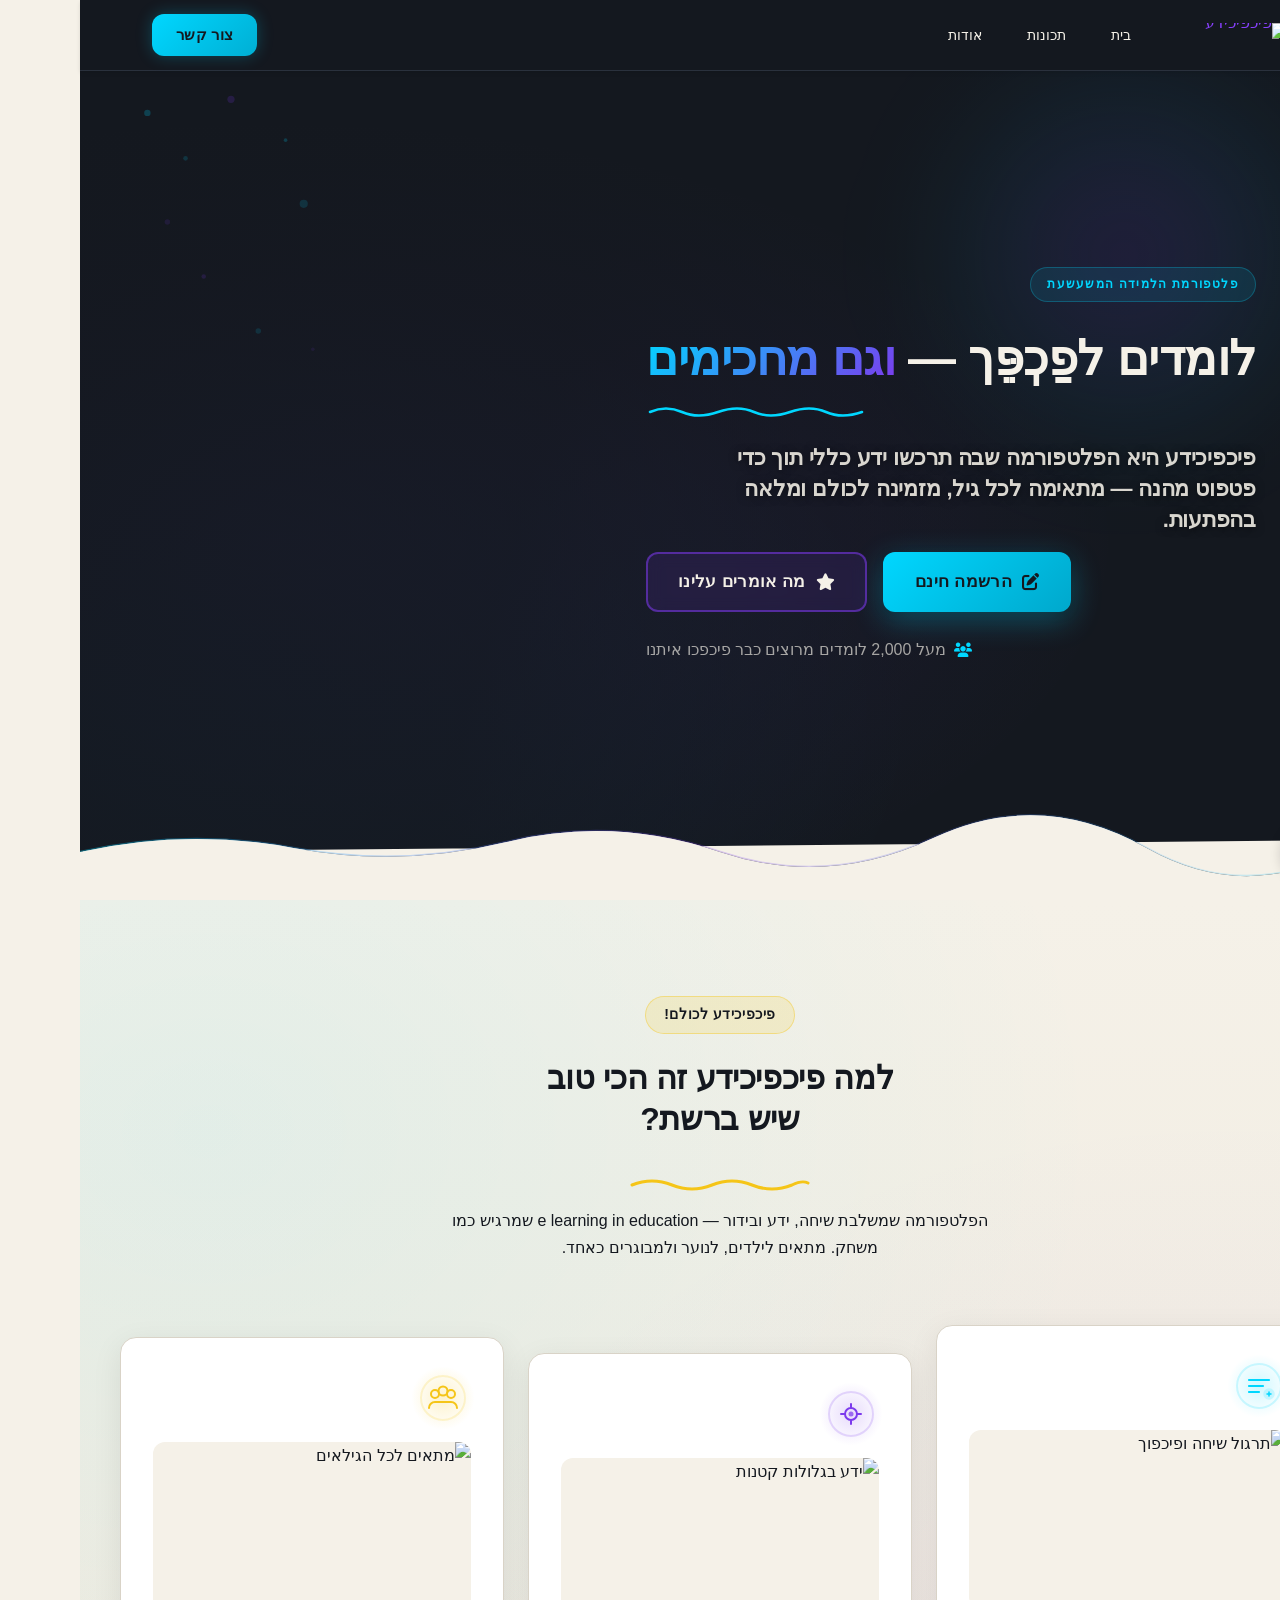
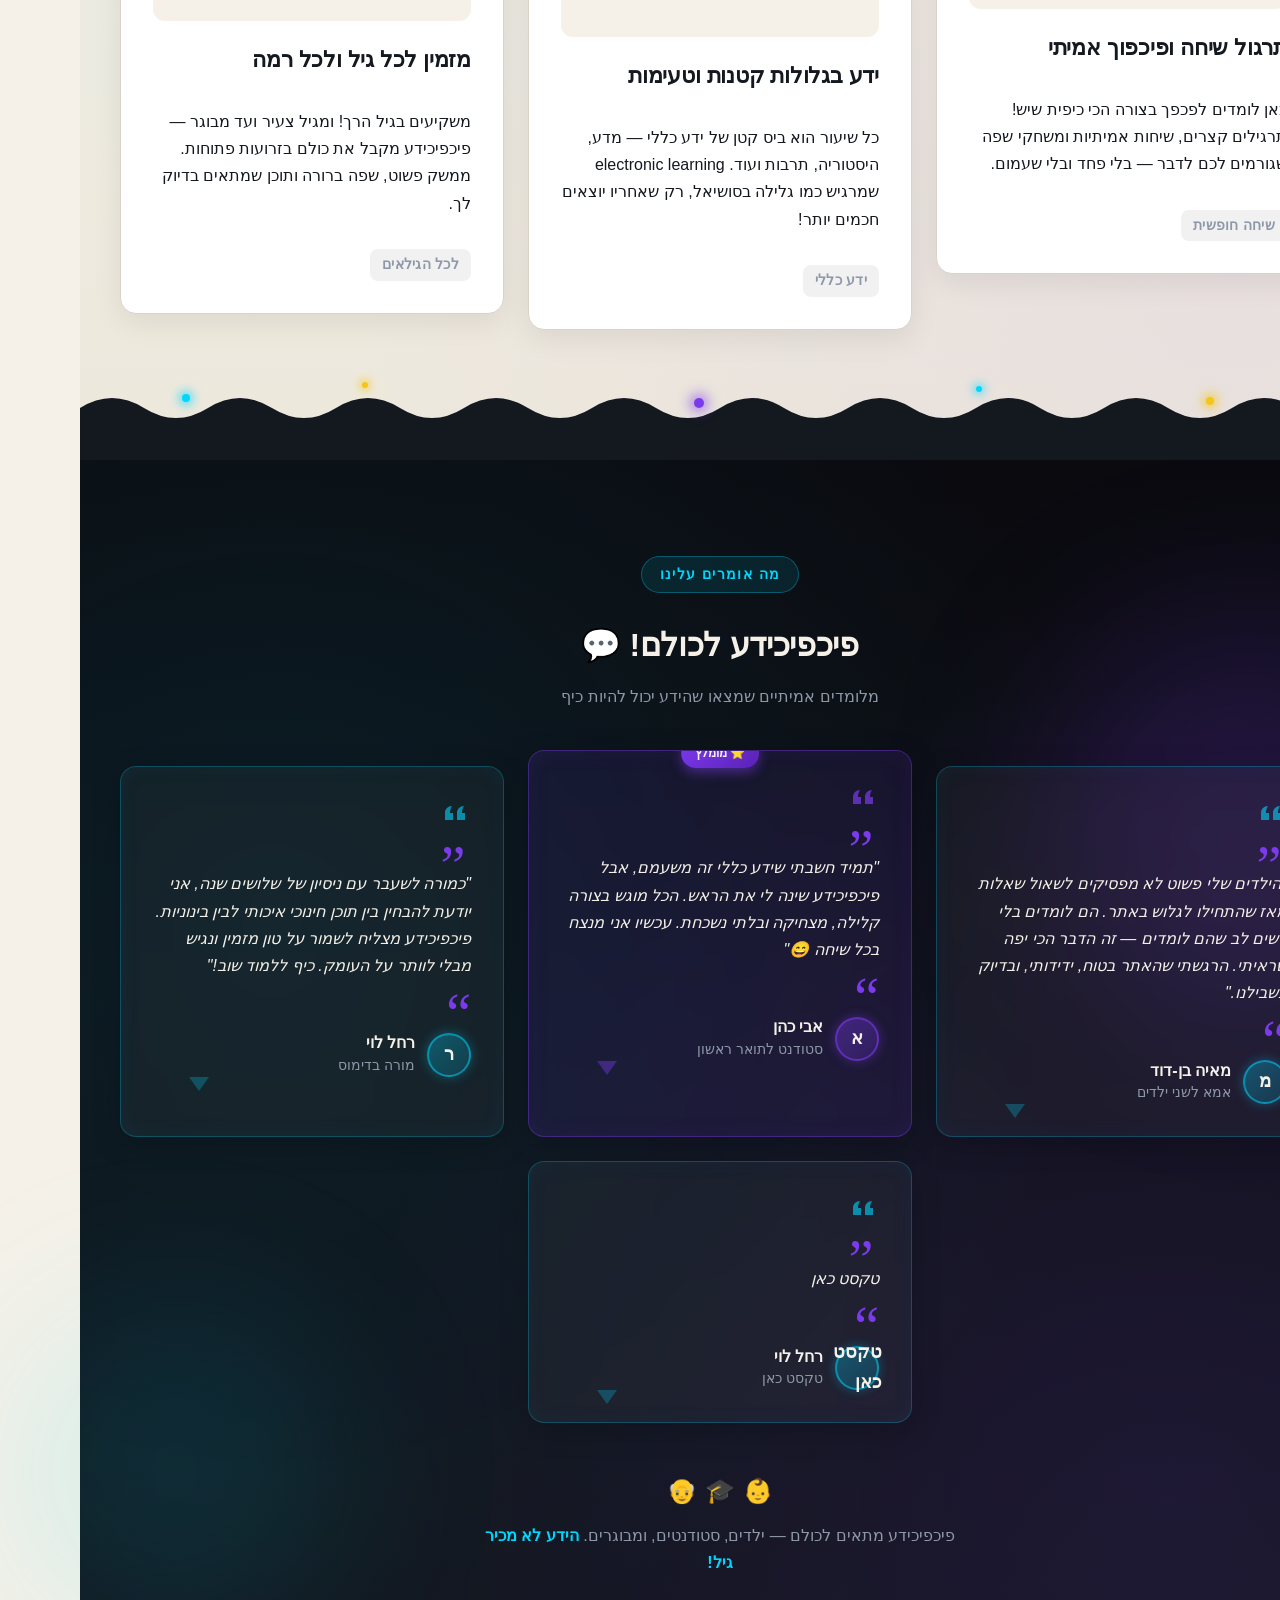
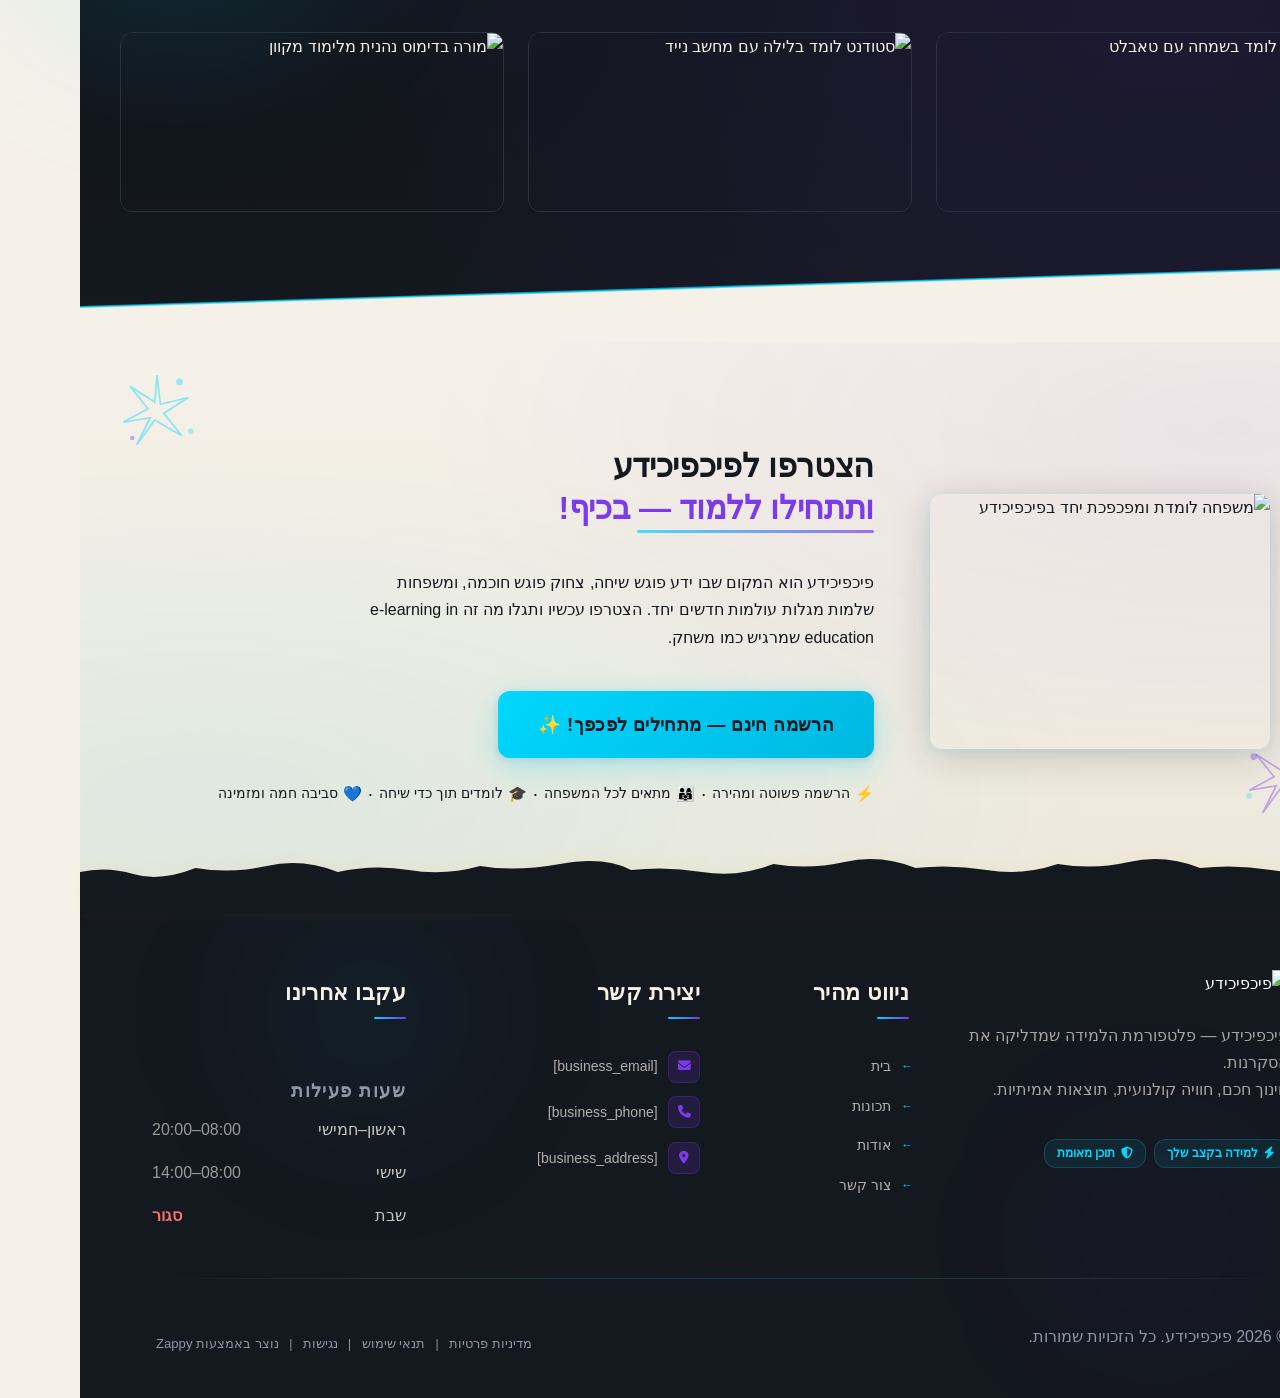
==== commit 54c7402b: "Background sync: Progressive GitHub Sync" ====
--- a/public/index.html
+++ b/public/index.html
@@ -1 +1 @@
-<!doctype html><html dir="rtl" lang="he"><head><meta charset="UTF-8"><meta content="width=device-width,initial-scale=1" name="viewport"><meta content="index, follow" name="robots"><title>e learning in education — פיכפיכידע</title><meta content="הצטרפו לפיכפיכידע – הפלטפורמה שמשלבת למידה אלקטרונית עם שיחה מהנה! משקיעים בגיל הרך ובכל גיל. הירשמו עכשיו וגלו עולם חדש של ידע!" name="description"><meta content="e learning in education, electronic learning, משקיעים בגיל הרך!, פיכפיכידע לכולם!, למידה מהנה" name="keywords"><link href="/assets/favicon.ico" rel="icon" type="image/x-icon"><link href="/assets/favicon-16x16.png" rel="icon" type="image/png" sizes="16x16"><link href="/assets/favicon-32x32.png" rel="icon" type="image/png" sizes="32x32"><link href="/assets/favicon-48x48.png" rel="icon" type="image/png" sizes="48x48"><link href="/assets/favicon-192x192.png" rel="icon" type="image/png" sizes="192x192"><link href="/assets/favicon-512x512.png" rel="icon" type="image/png" sizes="512x512"><link href="/assets/apple-touch-icon.png" rel="apple-touch-icon"><script>!function(){"use strict";var t="ede0223b-de63-475f-90e9-1a709c7e34c6",e="https://api.zappy5.com/api/analytics/track",a=18e5,n=2592e6,o=!0,i=!0,r=!0;var s=function(){var e="zappy_visitor_"+t,a=null;try{if(a=localStorage.getItem(e)){var o=JSON.parse(a),i=Date.now();if(i-o.created<n)return o.lastSeen=i,localStorage.setItem(e,JSON.stringify(o)),o.id}}catch(t){console.warn("Zappy Analytics: LocalStorage not available")}var r="zv_"+Date.now()+"_"+Math.random().toString(36).substr(2,9);try{localStorage.setItem(e,JSON.stringify({id:r,created:Date.now(),lastSeen:Date.now()}))}catch(t){}return r}(),c=function(){var e="zappy_session_"+t,n=null;try{if(n=sessionStorage.getItem(e)){var o=JSON.parse(n),i=Date.now();if(i-o.timestamp<a)return o.timestamp=i,sessionStorage.setItem(e,JSON.stringify(o)),o.id}}catch(t){console.warn("Zappy Analytics: SessionStorage not available")}var r="zs_"+Date.now()+"_"+Math.random().toString(36).substr(2,9);try{sessionStorage.setItem(e,JSON.stringify({id:r,timestamp:Date.now()}))}catch(t){}return r}();function l(a,n){n=n||{};var o={website_id:t,event_type:a,page_path:window.location.pathname,referrer:document.referrer||"direct",visitor_id:s,session_id:c,metadata:n};if(navigator.sendBeacon){var i=new Blob([JSON.stringify(o)],{type:"application/json"});navigator.sendBeacon(e,i)}else fetch(e,{method:"POST",headers:{"Content-Type":"application/json"},body:JSON.stringify(o),keepalive:!0}).catch(function(t){console.warn("Zappy Analytics: Failed to track event",t)})}o&&l("pageview",{title:document.title,url:window.location.href}),i&&document.addEventListener("click",function(t){var e=t.target;if("BUTTON"===e.tagName||e.closest("button")){var a="BUTTON"===e.tagName?e:e.closest("button");l("click",{element:"button",text:a.textContent.trim().substring(0,100),id:a.id||null,class:a.className||null})}else if("A"===e.tagName||e.closest("a")){var n="A"===e.tagName?e:e.closest("a");l("navigation",{element:"link",text:n.textContent.trim().substring(0,100),href:n.href,external:n.hostname!==window.location.hostname})}},!0),r&&document.addEventListener("submit",function(t){var e=t.target;l("form_submit",{form_id:e.id||null,form_name:e.name||null,form_action:e.action||null,form_method:e.method||"GET"})},!0);var d=Date.now();window.addEventListener("beforeunload",function(){l("page_unload",{time_on_page:Math.floor((Date.now()-d)/1e3),page_path:window.location.pathname})}),window.zappyAnalytics={track:l,getVisitorId:function(){return s},getSessionId:function(){return c}}}()</script><meta content="e learning in education — פיכפיכידע" property="og:title"><meta content="הצטרפו לפיכפיכידע – הפלטפורמה שמשלבת למידה אלקטרונית עם שיחה מהנה! משקיעים בגיל הרך ובכל גיל. הירשמו עכשיו וגלו עולם חדש של ידע!" property="og:description"><meta content="summary_large_image" name="twitter:card"><meta content="e learning in education — פיכפיכידע" name="twitter:title"><meta content="הצטרפו לפיכפיכידע – הפלטפורמה שמשלבת למידה אלקטרונית עם שיחה מהנה! משקיעים בגיל הרך ובכל גיל. הירשמו עכשיו וגלו עולם חדש של ידע!" name="twitter:description"><meta content="website" property="og:type"><meta content="he_IL" property="og:locale"><link href="https://cdnjs.cloudflare.com/ajax/libs/font-awesome/6.4.0/css/all.min.css" rel="stylesheet"><style>.skip-link{position:absolute;top:0;left:0;transform:translateY(-200%);padding:12px 18px;background:var(--bg-dark,#1a1a1a);color:var(--text-light,#fff);font-weight:600;border-radius:0 0 8px 0;z-index:10000}.skip-link:focus{transform:none;outline:2px solid var(--ring,#fff);outline-offset:2px}:focus-visible{outline:2px solid var(--ring,currentColor);outline-offset:3px}</style><link href="/assets/favicon.ico" rel="icon" type="image/x-icon"><link href="/assets/favicon-16x16.png" rel="icon" type="image/png" sizes="16x16"><link href="/assets/favicon-32x32.png" rel="icon" type="image/png" sizes="32x32"><link href="/assets/favicon-48x48.png" rel="icon" type="image/png" sizes="48x48"><link href="/assets/favicon-192x192.png" rel="icon" type="image/png" sizes="192x192"><link href="/assets/favicon-512x512.png" rel="icon" type="image/png" sizes="512x512"><link href="/assets/apple-touch-icon.png" rel="apple-touch-icon"><link href="https://cdn.jsdelivr.net/npm/vanilla-cookieconsent@3/dist/cookieconsent.css" rel="stylesheet"><script src="https://cdn.jsdelivr.net/npm/vanilla-cookieconsent@3/dist/cookieconsent.umd.js"></script><script src="https://cdn.jsdelivr.net/gh/mickidum/acc_toolbar/acctoolbar/acctoolbar.min.js"></script><link href="/styles.css" rel="stylesheet"><style id="zappy-dropdown-submenu-styles">#navMenu li:has(.sub-menu),.nav-menu li:has(.sub-menu),.navbar li:has(.sub-menu),nav li:has(.sub-menu){position:relative}#navMenu .sub-menu,.nav-menu .sub-menu,.navbar .sub-menu,nav .sub-menu{display:block!important;position:absolute!important;top:100%;left:0;min-width:220px;background:#fff;border-radius:8px;box-shadow:0 8px 25px rgba(0,0,0,.15);padding:8px 0;opacity:0;visibility:hidden;transform:translateY(10px);transition:all .3s ease;z-index:1000;list-style:none;pointer-events:none}#navMenu li:hover>.sub-menu,.nav-menu li:hover>.sub-menu,.navbar li:hover>.sub-menu,nav li:hover>.sub-menu{opacity:1!important;visibility:visible!important;transform:translateY(0)!important;pointer-events:auto!important}.sub-menu li{list-style:none;margin:0;padding:0}.sub-menu a{display:block!important;padding:10px 16px!important;color:var(--text-dark,#333)!important;font-weight:500;text-decoration:none;white-space:nowrap;transition:background-color .2s}.sub-menu .zappy-nav-child>a{padding-left:28px!important;font-size:.9em!important;opacity:.85!important}[dir=rtl] .sub-menu .zappy-nav-child>a,html[lang=ar] .sub-menu .zappy-nav-child>a,html[lang=he] .sub-menu .zappy-nav-child>a{padding-left:10px!important;padding-right:28px!important}.sub-menu .zappy-nav-parent>a{font-weight:600!important}.sub-menu a:hover{background-color:#f5f5f5}[dir=rtl] .nav-menu .sub-menu,[dir=rtl] .navbar .sub-menu,[dir=rtl] nav .sub-menu,html[lang=ar] .nav-menu .sub-menu,html[lang=ar] .navbar .sub-menu,html[lang=ar] nav .sub-menu,html[lang=he] .nav-menu .sub-menu,html[lang=he] .navbar .sub-menu,html[lang=he] nav .sub-menu{left:auto!important;right:0!important}.sub-menu:empty,.sub-menu:not(:has(li)):not(:has(> a)),.sub-menu:not(:has(li:not(.zappy-hidden-menu-item))):not(:has(> a)){display:none!important;opacity:0!important;visibility:hidden!important;pointer-events:none!important}li:has(.menu-group-title):hover>.sub-menu{opacity:1!important;visibility:visible!important;transform:translateY(0)!important;pointer-events:auto!important}#navMenu>li>.menu-group-title,.nav-menu>li>.menu-group-title{display:inline-block;padding:.5rem 1rem;cursor:default;user-select:none}@media (max-width:768px){#navMenu .sub-menu,.nav-menu .sub-menu,.navbar .sub-menu,nav .sub-menu{position:static!important;transform:none!important;box-shadow:none!important;background:0 0!important;max-height:0;overflow:hidden;opacity:0;visibility:hidden;transition:max-height .3s ease,opacity .3s ease;padding:0!important;border-radius:0!important}#navMenu .sub-menu.mobile-expanded,.nav-menu .sub-menu.mobile-expanded,.navbar .sub-menu.mobile-expanded{max-height:none!important;overflow-y:visible!important;opacity:1!important;visibility:visible!important;padding:8px 0 8px 16px!important}[dir=rtl] .sub-menu.mobile-expanded,html[lang=he] .sub-menu.mobile-expanded{padding:8px 16px 8px 0!important}#navMenu li:hover>.sub-menu,.nav-menu li:hover>.sub-menu,.navbar li:hover>.sub-menu,nav li:hover>.sub-menu{opacity:0;visibility:hidden;pointer-events:none}#navMenu li>.sub-menu.mobile-expanded,.nav-menu li>.sub-menu.mobile-expanded,.navbar li>.sub-menu.mobile-expanded,nav li>.sub-menu.mobile-expanded{opacity:1!important;visibility:visible!important;pointer-events:auto!important}#navMenu li:has(.sub-menu),.nav-menu li:has(.sub-menu),.navbar li:has(.sub-menu),nav li:has(.sub-menu){display:flex!important;flex-wrap:wrap!important;align-items:center!important;position:relative!important;min-height:44px!important}#navMenu li:has(.sub-menu)>a,.nav-menu li:has(.sub-menu)>a,.navbar li:has(.sub-menu)>a,nav li:has(.sub-menu)>a{flex:1!important;min-width:0!important}#navMenu li:has(.sub-menu)>.menu-group-title,.nav-menu li:has(.sub-menu)>.menu-group-title,.navbar li:has(.sub-menu)>.menu-group-title,nav li:has(.sub-menu)>.menu-group-title{flex:1!important;min-width:0!important;padding:0!important;line-height:inherit!important}#navMenu li:has(.sub-menu)>.sub-menu,.nav-menu li:has(.sub-menu)>.sub-menu,.navbar li:has(.sub-menu)>.sub-menu,nav li:has(.sub-menu)>.sub-menu{flex-basis:100%!important;width:100%!important}#navMenu li:has(.sub-menu)>a [class*=arrow],#navMenu li:has(.sub-menu)>a [class*=chevron],.nav-menu li:has(.sub-menu)>a .fa-angle-down,.nav-menu li:has(.sub-menu)>a .fa-chevron-down,.nav-menu li:has(.sub-menu)>a [class*=arrow],.nav-menu li:has(.sub-menu)>a [class*=chevron],nav li:has(.sub-menu)>a [class*=arrow],nav li:has(.sub-menu)>a [class*=chevron]{display:none!important;visibility:hidden!important}.mobile-submenu-toggle{display:flex!important;align-items:center!important;justify-content:center!important;width:44px!important;height:auto!important;background:0 0!important;border:none!important;cursor:pointer!important;color:var(--text-light)!important;position:static!important;flex-shrink:0!important;align-self:stretch!important;z-index:2!important;padding:0!important;margin:0!important}.mobile-submenu-toggle::after{content:''!important;width:0!important;height:0!important;border-left:6px solid transparent!important;border-right:6px solid transparent!important;border-top:7px solid currentColor!important;transition:transform .3s ease!important}.mobile-submenu-toggle.expanded::after{transform:rotate(180deg)!important}.sub-menu a{padding:10px 0!important;display:block!important;color:var(--text-light)!important;white-space:normal!important}.sub-menu .zappy-nav-child>a{padding-left:28px!important;font-size:.9em!important;opacity:.85!important}[dir=rtl] .sub-menu .zappy-nav-child>a,html[lang=ar] .sub-menu .zappy-nav-child>a,html[lang=he] .sub-menu .zappy-nav-child>a{padding-left:0!important;padding-right:28px!important}.sub-menu .zappy-nav-parent>a{font-weight:600!important}#navMenu.active,.nav-menu.active{max-width:100vw!important;overflow-x:hidden!important;box-sizing:border-box!important}.navbar .sub-menu li a,.zappy-products-dropdown .sub-menu a,nav.navbar .sub-menu li a{color:var(--text-light)!important}}@media (min-width:769px){.mobile-submenu-toggle{display:none!important}}</style><style id="zappy-widget-visibility">html[dir=rtl] .whatsapp-float{right:20px!important;left:auto!important}html:not([dir]) .whatsapp-float,html[dir=ltr] .whatsapp-float{left:20px!important;right:auto!important}html[dir=rtl] #mic-access-tool-general-button,html[dir=rtl] #mic-init-access-tool #mic-access-tool-general-button,html[dir=rtl] #mic-init-access-tool .mic-access-tool-general-button,html[dir=rtl] ._access-icon,html[dir=rtl] .mic-access-tool-general-button{left:20px!important;right:auto!important}html:not([dir]) #mic-access-tool-general-button,html:not([dir]) #mic-init-access-tool #mic-access-tool-general-button,html:not([dir]) #mic-init-access-tool .mic-access-tool-general-button,html:not([dir]) ._access-icon,html:not([dir]) .mic-access-tool-general-button,html[dir=ltr] #mic-access-tool-general-button,html[dir=ltr] #mic-init-access-tool #mic-access-tool-general-button,html[dir=ltr] #mic-init-access-tool .mic-access-tool-general-button,html[dir=ltr] ._access-icon,html[dir=ltr] .mic-access-tool-general-button{right:20px!important;left:auto!important}@media (max-width:768px){.whatsapp-float{display:flex!important}}@media (min-width:769px){.whatsapp-float{display:flex!important}}@media (max-width:768px){#mic-access-tool-general-button,#mic-init-access-tool #mic-access-tool-general-button,#mic-init-access-tool .mic-access-tool-general-button,._access-icon,.mic-access-tool-general-button{display:flex!important;visibility:visible!important;opacity:1!important;pointer-events:auto!important}#mic-access-tool-box.opened-mic-access-tool,#mic-init-access-tool #mic-access-tool-box.opened-mic-access-tool,.mic-access-tool-box.opened-mic-access-tool{visibility:visible!important;opacity:1!important;pointer-events:auto!important}}@media (min-width:769px){#mic-access-tool-general-button,#mic-init-access-tool #mic-access-tool-general-button,#mic-init-access-tool .mic-access-tool-general-button,._access-icon,.mic-access-tool-general-button{display:flex!important;visibility:visible!important;opacity:1!important;pointer-events:auto!important}#mic-access-tool-box.opened-mic-access-tool,#mic-init-access-tool #mic-access-tool-box.opened-mic-access-tool,.mic-access-tool-box.opened-mic-access-tool{visibility:visible!important;opacity:1!important;pointer-events:auto!important}}</style></head><body><a href="#main" class="skip-link">דלג לתוכן הראשי</a><nav class="navbar" dir="rtl"><button aria-label="Menu" class="mobile-toggle" id="mobileToggle"><svg viewBox="0 0 24 24" fill="none" height="24" width="24" class="hamburger-icon"><path d="M3 12h18M3 6h18M3 18h18" stroke="currentColor" stroke-width="2" stroke-linecap="round"></path></svg> <svg viewBox="0 0 24 24" fill="none" height="24" width="24" class="close-icon" style="display:none"><path d="M18 6L6 18M6 6l12 12" stroke="currentColor" stroke-width="2" stroke-linecap="round"></path></svg></button> <button aria-label="Call" class="phone-header-btn" data-phone="[business_phone]"><svg viewBox="0 0 24 24" fill="currentColor" height="20" width="20"><path d="M22 16.92v3a2 2 0 0 1-2.18 2 19.79 19.79 0 0 1-8.63-3.07 19.5 19.5 0 0 1-6-6 19.79 19.79 0 0 1-3.07-8.67A2 2 0 0 1 4.11 2h3a2 2 0 0 1 2 1.72 12.84 12.84 0 0 0 .7 2.81 2 2 0 0 1-.45 2.11L8.09 9.91a16 16 0 0 0 6 6l1.27-1.27a2 2 0 0 1 2.11-.45 12.84 12.84 0 0 0 2.81.7A2 2 0 0 1 22 16.92z"></path></svg></button><div class="nav-container"><div class="nav-right-group"><div class="nav-brand"><a href="/" class="logo-link"><img alt="פיכפיכידע" src="/assets/site-----image-1.webp" class="logo"></a></div><ul class="nav-menu" id="navMenu"><li><a href="/">בית</a></li><li><a href="/features">תכונות</a></li><li><a href="/about">אודות</a></li></ul></div><div class="nav-cta-container"><a href="/contact" class="nav-cta-btn">צור קשר</a></div></div></nav><script>window.addEventListener("load",function(){const e=document.querySelector(".navbar, nav, header");if(!e)return void console.log("[Navbar] Navbar element not found");let t=document.getElementById("mobileToggle")||document.querySelector(".mobile-toggle")||document.querySelector(".hamburger")||document.querySelector(".hamburger-menu")||document.querySelector(".menu-toggle")||document.querySelector(".burger-menu")||document.querySelector('[aria-label="Menu"]')||document.querySelector('[aria-label="תפריט"]');const n=document.querySelector(".phone-header-btn"),o=window.getComputedStyle(e);let r=o.backgroundColor;if(console.log("[Navbar] Initial navbar background:",r),"transparent"===r||"rgba(0, 0, 0, 0)"===r||r.startsWith("rgba")&&r.includes(", 0)")){const e=o.backgroundImage;if(e&&"none"!==e)console.log("[Navbar] Navbar has background image/gradient, using dark text"),r="rgb(240, 240, 240)";else{const e=window.getComputedStyle(document.body).backgroundColor;console.log("[Navbar] Navbar transparent, using body background:",e),r=e}}const a=r.match(/\d+/g);if(a&&a.length>=3){const e=(.299*parseInt(a[0])+.587*parseInt(a[1])+.114*parseInt(a[2]))/255;console.log("[Navbar] Mobile button colors preserved from Claude CSS (luminance:",e.toFixed(2)+")");const o=document.createElement("style");o.id="zappy-mobile-nav-fix";document.documentElement.lang;document.documentElement.dir,o.textContent='\n        /* Hide mobile buttons on desktop, show only on mobile */\n        @media (min-width: 769px) {\n          .mobile-toggle,\n          .phone-header-btn {\n            display: none !important;\n          }\n        }\n        \n        /* Show and position mobile buttons correctly on mobile */\n        @media (max-width: 768px) {\n          .navbar,\n          nav.navbar {\n            min-height: 70px !important;\n          }\n\n          .mobile-toggle,\n          .phone-header-btn {\n            position: absolute !important;\n            top: 0 !important;\n            bottom: 0 !important;\n            margin-top: auto !important;\n            margin-bottom: auto !important;\n            transform: none !important;\n            z-index: 1001 !important;\n            display: flex !important;\n            align-items: center !important;\n            justify-content: center !important;\n            width: 36px !important;\n            height: 36px !important;\n            border-radius: 50% !important;\n            border: none !important;\n            cursor: pointer !important;\n            padding: 6px !important;\n            background: none !important;\n            color: var(--nav-text, var(--text-light)) !important;\n            touch-action: manipulation !important;\n            -webkit-tap-highlight-color: transparent !important;\n          }\n\n          html[data-zappy-site-type="ecommerce"] .phone-header-btn,\n          body[data-zappy-site-type="ecommerce"] .phone-header-btn,\n          html[data-zappy-site-type="ecommerce"] header .phone-header-btn,\n          html[data-zappy-site-type="ecommerce"] nav .phone-header-btn {\n            display: none !important;\n            visibility: hidden !important;\n            width: 0 !important;\n            height: 0 !important;\n            min-width: 0 !important;\n            overflow: hidden !important;\n          }\n          \n          /* LTR positioning (default): hamburger LEFT, phone RIGHT */\n          html:not([dir="rtl"]):not([lang="he"]):not([lang="ar"]) .mobile-toggle,\n          html[dir="ltr"] .mobile-toggle {\n            left: 12px !important;\n            right: auto !important;\n          }\n          html:not([dir="rtl"]):not([lang="he"]):not([lang="ar"]) .phone-header-btn,\n          html[dir="ltr"] .phone-header-btn {\n            right: 12px !important;\n            left: auto !important;\n          }\n          \n          /* RTL positioning: hamburger RIGHT, phone LEFT */\n          html[dir="rtl"] .mobile-toggle,\n          html[lang="he"] .mobile-toggle,\n          html[lang="ar"] .mobile-toggle {\n            right: 12px !important;\n            left: auto !important;\n          }\n          html[dir="rtl"] .phone-header-btn,\n          html[lang="he"] .phone-header-btn,\n          html[lang="ar"] .phone-header-btn {\n            left: 12px !important;\n            right: auto !important;\n          }\n          \n          /* CRITICAL: Ensure nav-container has min-height on mobile */\n          /* All children are positioned absolutely/fixed on mobile, so height:auto collapses to 0 */\n          .nav-container {\n            min-height: 70px !important;\n            position: relative !important;\n          }\n          \n          /* Ensure SVG icons are properly sized and inherit color */\n          .mobile-toggle svg,\n          .phone-header-btn svg {\n            width: 24px !important;\n            height: 24px !important;\n            /* Don\'t force display - let JavaScript control hamburger/close toggle */\n          }\n          \n          /* Reset nav-cta-container on mobile - remove desktop box-shadow/padding */\n          /* that creates a visible ghost box when CTA button is hidden */\n          .nav-cta-container {\n            box-shadow: none !important;\n            padding: 0 !important;\n          }\n          \n          /* Hide nav-cta-container entirely on mobile when there\'s no lang-switcher */\n          /* (only the CTA button is inside, and it\'s hidden on mobile) */\n          .nav-cta-container:not(:has(.lang-switcher)) {\n            display: none !important;\n          }\n          \n          /* CRITICAL: Prevent hero image fade gradient from bleeding over headline text */\n          /* The .image-fade-gradient has bottom: -30px (extends below parent) */\n          /* On mobile stacked layout, this overlaps the h1 text below the image */\n          .hero-image-column {\n            overflow: hidden !important;\n          }\n          .image-fade-gradient {\n            bottom: 0 !important;\n          }\n          \n          /* Hide desktop language switcher on mobile - hamburger menu handles it */\n          /* High specificity to override stored CSS */\n          .lang-switcher,\n          .nav-cta-container .lang-switcher,\n          .nav-container .lang-switcher,\n          .navbar .lang-switcher,\n          .navbar .nav-cta-container .lang-switcher {\n            display: none !important;\n          }\n        }\n      ';const r=document.getElementById("zappy-mobile-nav-fix");r&&r.remove(),document.head.appendChild(o),console.log("[Navbar] Critical CSS injected for mobile nav positioning");const i=window.innerWidth<=768;if(t){const e=t.querySelector(".hamburger-icon"),n=t.querySelector(".close-icon");e&&(e.style.setProperty("width","24px","important"),e.style.setProperty("height","24px","important"),e.style.setProperty("display","block","important")),n&&(n.style.setProperty("width","24px","important"),n.style.setProperty("height","24px","important"),n.style.setProperty("display","none","important")),i?(t.style.setProperty("position","absolute","important"),t.style.setProperty("top","0","important"),t.style.setProperty("bottom","0","important"),t.style.setProperty("margin-top","auto","important"),t.style.setProperty("margin-bottom","auto","important"),t.style.setProperty("transform","none","important"),t.style.setProperty("z-index","1001","important"),t.style.removeProperty("left"),t.style.removeProperty("right"),console.log("[Navbar] Mobile toggle positioning applied (mobile viewport)")):(t.style.removeProperty("position"),t.style.removeProperty("top"),t.style.removeProperty("transform"),t.style.removeProperty("z-index"),t.style.removeProperty("left"),t.style.removeProperty("right"),console.log("[Navbar] Desktop viewport - cleared mobile toggle inline positioning"))}if(n){const e=n.querySelector("svg");e&&(e.style.width="24px",e.style.height="24px",e.setAttribute("width","24"),e.setAttribute("height","24")),i?(n.style.setProperty("position","absolute","important"),n.style.setProperty("top","0","important"),n.style.setProperty("bottom","0","important"),n.style.setProperty("margin-top","auto","important"),n.style.setProperty("margin-bottom","auto","important"),n.style.setProperty("transform","none","important"),n.style.setProperty("z-index","1001","important"),n.style.removeProperty("left"),n.style.removeProperty("right"),console.log("[Navbar] Phone button positioning applied (mobile viewport)")):(n.style.removeProperty("position"),n.style.removeProperty("top"),n.style.removeProperty("transform"),n.style.removeProperty("z-index"),n.style.removeProperty("left"),n.style.removeProperty("right"),console.log("[Navbar] Desktop viewport - cleared phone button inline positioning"))}}else console.log("[Navbar] Could not parse background color:",r);t=document.getElementById("mobileToggle")||document.querySelector(".mobile-toggle")||document.querySelector(".hamburger")||document.querySelector(".hamburger-menu")||document.querySelector(".menu-toggle")||document.querySelector(".burger-menu")||document.querySelector('[aria-label="Menu"]')||document.querySelector('[aria-label="תפריט"]');const i=document.getElementById("navMenu")||document.querySelector(".nav-menu")||document.querySelector(".nav-links")||document.querySelector("nav ul:not(.submenu)");if(!t||!i)return void console.log("[Navbar] Mobile toggle or menu not found:",{toggle:!!t,menu:!!i});i.id||(i.id="navMenu"),console.log("[Navbar] Initializing mobile menu...");const l=t.cloneNode(!0);t.parentNode.replaceChild(l,t);var s=0;function p(e){var t=Date.now();t-s<300||(s=t,function(e){e.preventDefault(),e.stopPropagation();const t=l.querySelector(".hamburger-icon"),n=l.querySelector(".close-icon");i.classList.contains("active")?(i.classList.remove("active"),t&&t.style.setProperty("display","block","important"),n&&n.style.setProperty("display","none","important"),document.body.style.overflow="",console.log("[Navbar] Menu closed")):(i.classList.add("active"),t&&t.style.setProperty("display","none","important"),n&&n.style.setProperty("display","block","important"),document.body.style.overflow="hidden",console.log("[Navbar] Menu opened"))}(e))}l.addEventListener("click",p),l.addEventListener("touchend",p),i.querySelectorAll("a").forEach(function(e){e.addEventListener("click",function(){if("#"===this.getAttribute("href"))return;const e=l.querySelector(".hamburger-icon"),t=l.querySelector(".close-icon");i.classList.remove("active"),e&&e.style.setProperty("display","block","important"),t&&t.style.setProperty("display","none","important"),document.body.style.overflow="",console.log("[Navbar] Menu closed (link clicked)")})});var m=i.querySelectorAll(".dropdown-toggle");m.forEach(function(e){e.addEventListener("click",function(e){e.preventDefault(),e.stopPropagation();var t=this.closest(".nav-dropdown");t&&(t.parentNode.querySelectorAll(".nav-dropdown.open").forEach(function(e){e!==t&&e.classList.remove("open")}),t.classList.toggle("open"),console.log("[Navbar] Dropdown toggled:",t.classList.contains("open")?"open":"closed"))})}),document.addEventListener("click",function(e){e.target.closest(".nav-dropdown")||document.querySelectorAll(".nav-dropdown.open").forEach(function(e){e.classList.remove("open")})}),console.log("[Navbar] Dropdown handlers initialized for "+m.length+" dropdowns"),n&&n.addEventListener("click",function(){const e=document.querySelectorAll('a[href^="tel:"]'),t=e.length>0?e[0].getAttribute("href").replace("tel:",""):"[business_phone]";window.location.href="tel:"+t,console.log("[Navbar] Phone button clicked")}),console.log("[Navbar] Mobile menu initialized successfully")})</script><main id="main"><section class="index-hero-section" data-band-index="0" data-layout-spec="בית-hero" dir="rtl" data-hero-type="fullscreen-scrim"><div class="hero-bg-wrapper" aria-hidden="true"><img alt="סצנת למידה קסומה עם פנקס ציורים מואר ורמזים לידע ושיחה" src="/assets/site-index-hero-image-1.webp" data-context="Cinematic dark educational scene: a warm glowing desk lamp illuminating an open notebook filled with hand-drawn doodles of speech bubbles, question marks, stars, and knowledge symbols. Scattered papers with Hebrew letters and playful sketches. Deep charcoal and near-black background with subtle warm amber and electric cyan glow accents. Bokeh effect, moody atmospheric lighting, premium editorial photography style. No people, no text overlays." data-placeholder="index-hero-image-1" height="700" loading="eager" width="1200" class="hero-bg-img" data-hero-bg="true" fetchpriority="high"></div><div class="hero-scrim" aria-hidden="true"></div><div class="hero-deco-blob" aria-hidden="true"></div><svg viewBox="0 0 220 320" aria-hidden="true" xmlns="http://www.w3.org/2000/svg" data-no-icon-edit="true" class="hero-deco-dots"><circle cx="18" cy="40" fill="var(--secondary)" r="3.5" opacity="0.22"></circle><circle cx="60" cy="90" fill="var(--secondary)" r="2.5" opacity="0.15"></circle><circle cx="110" cy="25" fill="var(--accent)" r="4" opacity="0.18"></circle><circle cx="170" cy="70" fill="var(--secondary)" r="2" opacity="0.2"></circle><circle cx="40" cy="160" fill="var(--accent)" r="3" opacity="0.12"></circle><circle cx="190" cy="140" fill="var(--secondary)" r="4.5" opacity="0.14"></circle><circle cx="80" cy="220" fill="var(--accent)" r="2.5" opacity="0.16"></circle><circle cx="140" cy="280" fill="var(--secondary)" r="3" opacity="0.13"></circle><circle cx="200" cy="300" fill="var(--accent)" r="2" opacity="0.1"></circle></svg><div class="hero-content-wrapper"><div class="hero-content"><span class="hero-eyebrow">פלטפורמת הלמידה המשעשעת</span><h1 class="hero-headline">לומדים לפַכְפֵּך — <span class="hero-headline-accent">וגם מחכימים</span></h1><svg viewBox="0 0 220 18" aria-hidden="true" xmlns="http://www.w3.org/2000/svg" data-no-icon-edit="true" class="hero-wavy-underline"><path d="M4,9 Q20,2 36,9 T72,9 T108,9 T144,9 T180,9 T216,9" fill="none" stroke="var(--secondary)" stroke-width="2.5" stroke-linecap="round"></path></svg><h3 class="hero-subtitle">פיכפיכידע היא הפלטפורמה שבה תרכשו ידע כללי תוך כדי פטפוט מהנה — מתאימה לכל גיל, מזמינה לכולם ומלאה בהפתעות.</h3><div class="hero-cta-group"><a href="/register" class="hero-btn-primary"><i class="fa-solid fa-pen-to-square" aria-hidden="true"></i> הרשמה חינם </a><a href="#testimonials" class="hero-btn-secondary"><i class="fa-solid fa-star" aria-hidden="true"></i> מה אומרים עלינו</a></div><p class="hero-social-proof"><i class="fa-solid fa-users" aria-hidden="true"></i> מעל 2,000 לומדים מרוצים כבר פיכפכו איתנו</p></div></div><div class="hero-divider-wrapper"><svg viewBox="0 0 1440 90" aria-hidden="true" xmlns="http://www.w3.org/2000/svg" data-no-icon-edit="true" preserveAspectRatio="none"><defs><linearGradient id="waveGlow" x1="0%" x2="100%" y1="0%" y2="0%"><stop offset="0%" stop-color="#00D7FF" stop-opacity="0.35"></stop><stop offset="50%" stop-color="#7C3AED" stop-opacity="0.25"></stop><stop offset="100%" stop-color="#00D7FF" stop-opacity="0.2"></stop></linearGradient></defs><path d="M0,42 Q120,18 240,38 T480,32 T720,42 T960,28 T1200,38 T1440,30" fill="var(--bg-light)" stroke="url(#waveGlow)" stroke-width="2.5"></path><path d="M0,90 L0,42 Q120,18 240,38 T480,32 T720,42 T960,28 T1200,38 T1440,30 L1440,90 Z" fill="var(--bg-light)"></path></svg></div></section><section class="index-features-section" data-band-index="1" data-layout-spec="בית-features" dir="rtl"><div class="index-features-container"><div class="index-features-intro"><span class="index-features-eyebrow">פיכפיכידע לכולם!</span><h2 class="index-features-heading">למה פיכפיכידע זה הכי טוב<br>שיש ברשת?</h2><svg viewBox="0 0 180 18" aria-hidden="true" xmlns="http://www.w3.org/2000/svg" data-no-icon-edit="true" fill="none" class="index-features-wavy"><path d="M2 12 Q22 4 42 12 Q62 20 82 12 Q102 4 122 12 Q142 20 162 12 Q172 7 178 10" fill="none" stroke="#F5C518" stroke-width="3" stroke-linecap="round"></path></svg><p class="index-features-subtext">הפלטפורמה שמשלבת שיחה, ידע ובידור — e learning in education שמרגיש כמו משחק. מתאים לילדים, לנוער ולמבוגרים כאחד.</p></div><div class="index-features-grid"><article class="index-features-card index-features-card--1"><div class="index-features-icon-wrap"><svg viewBox="0 0 48 48" aria-hidden="true" xmlns="http://www.w3.org/2000/svg" fill="none" height="48" width="48" data-element-type="icon" data-icon-type="svg"><circle cx="24" cy="24" fill="none" r="22" opacity="0.18" stroke="#00D7FF" stroke-width="2"></circle><path d="M14 18h20M14 24h14M14 30h10" stroke="#00D7FF" stroke-width="2.2" stroke-linecap="round"></path><circle cx="34" cy="32" fill="#00D7FF" r="5" opacity="0.15" stroke="#00D7FF" stroke-width="1.5"></circle><path d="M32 32h4M34 30v4" stroke="#00D7FF" stroke-width="1.5" stroke-linecap="round"></path></svg><div class="index-features-icon-glow index-features-icon-glow--cyan"></div></div><div class="index-features-card-image-wrap"><img alt="תרגול שיחה ופיכפוך" src="/assets/site-index-features-image-1.webp" data-context="Playful illustration of two people chatting animatedly in a colorful speech bubble environment, Hebrew educational platform, warm and friendly, cartoon-like doodle style with cyan and gold accents" data-placeholder="index-features-image-1" height="220" loading="lazy" width="400" class="index-features-card-img" decoding="async"></div><h3 class="index-features-card-title">תרגול שיחה ופיכפוך אמיתי</h3><p class="index-features-card-text">כאן לומדים לפכפך בצורה הכי כיפית שיש! תרגילים קצרים, שיחות אמיתיות ומשחקי שפה שגורמים לכם לדבר — בלי פחד ובלי שעמום.</p><div class="index-features-card-tag">שיחה חופשית</div></article><article class="index-features-card index-features-card--2"><div class="index-features-icon-wrap"><svg viewBox="0 0 48 48" aria-hidden="true" xmlns="http://www.w3.org/2000/svg" fill="none" height="48" width="48" data-element-type="icon" data-icon-type="svg"><circle cx="24" cy="24" fill="none" r="22" opacity="0.18" stroke="#7C3AED" stroke-width="2"></circle><path d="M24 14v4M24 30v4M14 24h4M30 24h4" stroke="#7C3AED" stroke-width="2" stroke-linecap="round"></path><circle cx="24" cy="24" fill="none" r="6" stroke="#7C3AED" stroke-width="2"></circle><circle cx="24" cy="24" fill="#7C3AED" r="2.5" opacity="0.7"></circle></svg><div class="index-features-icon-glow index-features-icon-glow--violet"></div></div><div class="index-features-card-image-wrap"><img alt="ידע בגלולות קטנות" src="/assets/site-index-features-image-2.webp" data-context="Colorful bite-sized knowledge cards floating in the air with fun facts written on them, lightbulb icons, stars, educational platform illustration, warm ivory and violet tones, playful and inviting" data-placeholder="index-features-image-2" height="220" loading="lazy" width="400" class="index-features-card-img" decoding="async"></div><h3 class="index-features-card-title">ידע בגלולות קטנות וטעימות</h3><p class="index-features-card-text">כל שיעור הוא ביס קטן של ידע כללי — מדע, היסטוריה, תרבות ועוד. electronic learning שמרגיש כמו גלילה בסושיאל, רק שאחריו יוצאים חכמים יותר!</p><div class="index-features-card-tag">ידע כללי</div></article><article class="index-features-card index-features-card--3"><div class="index-features-icon-wrap"><svg viewBox="0 0 48 48" aria-hidden="true" xmlns="http://www.w3.org/2000/svg" fill="none" height="48" width="48" data-element-type="icon" data-icon-type="svg"><circle cx="24" cy="24" fill="none" r="22" opacity="0.18" stroke="#F5C518" stroke-width="2"></circle><circle cx="16" cy="20" fill="none" r="4" stroke="#F5C518" stroke-width="2"></circle><circle cx="24" cy="17" fill="none" r="4.5" stroke="#F5C518" stroke-width="2"></circle><circle cx="32" cy="20" fill="none" r="4" stroke="#F5C518" stroke-width="2"></circle><path d="M10 34c0-3.3 2.7-6 6-6h16c3.3 0 6 2.7 6 6" fill="none" stroke="#F5C518" stroke-width="2" stroke-linecap="round"></path></svg><div class="index-features-icon-glow index-features-icon-glow--gold"></div></div><div class="index-features-card-image-wrap"><img alt="מתאים לכל הגילאים" src="/assets/site-index-features-image-3.webp" data-context="Diverse group of people of different ages — children, young adults, and older adults — smiling and learning together on a colorful educational platform, warm and welcoming, illustrated style with gold and warm tones" data-placeholder="index-features-image-3" height="220" loading="lazy" width="400" class="index-features-card-img" decoding="async"></div><h3 class="index-features-card-title">מזמין לכל גיל ולכל רמה</h3><p class="index-features-card-text">משקיעים בגיל הרך! ומגיל צעיר ועד מבוגר — פיכפיכידע מקבל את כולם בזרועות פתוחות. ממשק פשוט, שפה ברורה ותוכן שמתאים בדיוק לך.</p><div class="index-features-card-tag">לכל הגילאים</div></article></div></div><div class="index-features-divider-wrapper"><span class="index-features-dot index-features-dot--1" aria-hidden="true"></span> <span class="index-features-dot index-features-dot--2" aria-hidden="true"></span> <span class="index-features-dot index-features-dot--3" aria-hidden="true"></span> <span class="index-features-dot index-features-dot--4" aria-hidden="true"></span> <span class="index-features-dot index-features-dot--5" aria-hidden="true"></span> <svg viewBox="0 0 1200 90" aria-hidden="true" xmlns="http://www.w3.org/2000/svg" data-no-icon-edit="true" preserveAspectRatio="none"><path d="M0,90 L0,38 Q30,18 60,38 Q90,58 120,38 Q150,18 180,38 Q210,58 240,38 Q270,18 300,38 Q330,58 360,38 Q390,18 420,38 Q450,58 480,38 Q510,18 540,38 Q570,58 600,38 Q630,18 660,38 Q690,58 720,38 Q750,18 780,38 Q810,58 840,38 Q870,18 900,38 Q930,58 960,38 Q990,18 1020,38 Q1050,58 1080,38 Q1110,18 1140,38 Q1170,58 1200,38 L1200,90 Z" fill="#14181F"></path></svg></div></section><section class="index-testimonials-section" data-band-index="2" data-layout-spec="בית-testimonials" dir="rtl"><div class="its-glow-blob its-glow-blob--purple" aria-hidden="true"></div><div class="its-glow-blob its-glow-blob--cyan" aria-hidden="true"></div><div class="its-container"><div class="its-header"><span class="its-eyebrow">מה אומרים עלינו</span><h2 class="its-title">פיכפיכידע לכולם! 💬</h2><p class="its-subtitle">מלומדים אמיתיים שמצאו שהידע יכול להיות כיף</p></div><div class="its-grid"><article class="its-card its-card--accent"><div class="its-card-inner"><div class="its-bubble-tail" aria-hidden="true"></div><div class="its-quote-icon" aria-hidden="true"><svg viewBox="0 0 32 32" aria-hidden="true" xmlns="http://www.w3.org/2000/svg" data-no-icon-edit="true" fill="none" height="32" width="32"><path d="M6 14C6 10.134 9.134 7 13 7V7C13 7 11 10 11 14H14V21H6V14Z" fill="currentColor" opacity="0.6"></path><path d="M18 14C18 10.134 21.134 7 25 7V7C25 7 23 10 23 14H26V21H18V14Z" fill="currentColor" opacity="0.6"></path></svg></div><blockquote class="its-quote"><p>"הילדים שלי פשוט לא מפסיקים לשאול שאלות מאז שהתחילו לגלוש באתר. הם לומדים בלי לשים לב שהם לומדים — זה הדבר הכי יפה שראיתי. הרגשתי שהאתר בטוח, ידידותי, ובדיוק בשבילנו."</p></blockquote><footer class="its-author"><div class="its-avatar its-avatar--cyan"><span>מ</span></div><div class="its-author-info"><strong class="its-author-name">מאיה בן-דוד</strong> <span class="its-author-role">אמא לשני ילדים</span></div></footer></div><div class="its-glow-ring its-glow-ring--cyan" aria-hidden="true"></div></article><article class="its-card its-card--featured its-card--violet"><div class="its-card-inner"><div class="its-bubble-tail its-bubble-tail--violet" aria-hidden="true"></div><div class="its-quote-icon its-quote-icon--violet" aria-hidden="true"><svg viewBox="0 0 32 32" aria-hidden="true" xmlns="http://www.w3.org/2000/svg" data-no-icon-edit="true" fill="none" height="32" width="32"><path d="M6 14C6 10.134 9.134 7 13 7V7C13 7 11 10 11 14H14V21H6V14Z" fill="currentColor" opacity="0.7"></path><path d="M18 14C18 10.134 21.134 7 25 7V7C25 7 23 10 23 14H26V21H18V14Z" fill="currentColor" opacity="0.7"></path></svg></div><blockquote class="its-quote"><p>"תמיד חשבתי שידע כללי זה משעמם, אבל פיכפיכידע שינה לי את הראש. הכל מוגש בצורה קלילה, מצחיקה ובלתי נשכחת. עכשיו אני מנצח בכל שיחה 😄"</p></blockquote><footer class="its-author"><div class="its-avatar its-avatar--violet"><span>א</span></div><div class="its-author-info"><strong class="its-author-name">אבי כהן</strong> <span class="its-author-role">סטודנט לתואר ראשון</span></div></footer></div><div class="its-glow-ring its-glow-ring--violet" aria-hidden="true"></div><div class="its-featured-badge">⭐ מומלץ</div></article><article class="its-card its-card--accent"><div class="its-card-inner"><div class="its-bubble-tail" aria-hidden="true"></div><div class="its-quote-icon" aria-hidden="true"><svg viewBox="0 0 32 32" aria-hidden="true" xmlns="http://www.w3.org/2000/svg" data-no-icon-edit="true" fill="none" height="32" width="32"><path d="M6 14C6 10.134 9.134 7 13 7V7C13 7 11 10 11 14H14V21H6V14Z" fill="currentColor" opacity="0.6"></path><path d="M18 14C18 10.134 21.134 7 25 7V7C25 7 23 10 23 14H26V21H18V14Z" fill="currentColor" opacity="0.6"></path></svg></div><blockquote class="its-quote"><p>"כמורה לשעבר עם ניסיון של שלושים שנה, אני יודעת להבחין בין תוכן חינוכי איכותי לבין בינוניות. פיכפיכידע מצליח לשמור על טון מזמין ונגיש מבלי לוותר על העומק. כיף ללמוד שוב!"</p></blockquote><footer class="its-author"><div class="its-avatar its-avatar--cyan"><span>ר</span></div><div class="its-author-info"><strong class="its-author-name">רחל לוי</strong> <span class="its-author-role">מורה בדימוס</span></div></footer></div><div class="its-glow-ring its-glow-ring--cyan" aria-hidden="true"></div></article></div><div class="its-trust-line"><div class="its-trust-icons" aria-hidden="true"><span>👶</span> <span>🎓</span> <span>👴</span></div><p class="its-trust-text">פיכפיכידע מתאים לכולם — ילדים, סטודנטים, ומבוגרים. <strong>הידע לא מכיר גיל!</strong></p></div><div class="its-images-row" aria-hidden="true"><figure class="its-img-figure its-img-figure--1"><img alt="ילד לומד בשמחה עם טאבלט" src="/assets/site-index-testimonials-image-1.webp" data-context="Happy child sitting at a desk using a tablet, learning with colorful educational content on screen, warm and safe home environment, dark cinematic mood with soft glowing light, playful and educational atmosphere" data-placeholder="index-testimonials-image-1" height="200" loading="lazy" width="300"></figure><figure class="its-img-figure its-img-figure--2"><img alt="סטודנט לומד בלילה עם מחשב נייד" src="/assets/site-index-testimonials-image-2.webp" data-context="University student studying at a coffee shop late at night, glowing laptop screen, dark cinematic atmosphere, casual and focused, general knowledge quiz on screen, modern educational platform" data-placeholder="index-testimonials-image-2" height="200" loading="lazy" width="300"></figure><figure class="its-img-figure its-img-figure--3"><img alt="מורה בדימוס נהנית מלימוד מקוון" src="/assets/site-index-testimonials-image-3.webp" data-context="Retired elderly woman smiling at a tablet, reading educational content with joy, cozy warm home setting, dark cinematic tone with soft ambient light, lifelong learning concept" data-placeholder="index-testimonials-image-3" height="200" loading="lazy" width="300"></figure></div></div><div class="its-divider-wrapper"><svg viewBox="0 0 1200 90" aria-hidden="true" xmlns="http://www.w3.org/2000/svg" data-no-icon-edit="true" preserveAspectRatio="none"><defs><linearGradient id="its-divider-grad" x1="0" x2="1" y1="0" y2="0"><stop offset="0%" stop-color="#F5F1E8"></stop><stop offset="100%" stop-color="#F5F1E8"></stop></linearGradient></defs><path d="M0,90 L0,55 L1200,15 L1200,90 Z" fill="var(--bg-light)"></path><line opacity="0.7" stroke="#00D7FF" stroke-width="2" x1="0" x2="1200" y1="55" y2="15"></line></svg></div></section><section class="index-cta-section" data-band-index="3" data-layout-spec="בית-cta" dir="rtl"><svg viewBox="0 0 80 80" aria-hidden="true" xmlns="http://www.w3.org/2000/svg" data-no-icon-edit="true" fill="none" class="index-cta-sparkle index-cta-sparkle--tr"><path d="M40 8 L43 34 L68 28 L46 42 L62 62 L38 48 L22 70 L34 46 L10 50 L32 38 L16 18 L38 32 Z" fill="none" opacity="0.45" stroke="#00D7FF" stroke-width="1.5"></path><circle cx="60" cy="14" fill="#00D7FF" r="3" opacity="0.35"></circle><circle cx="18" cy="64" fill="#7C3AED" r="2" opacity="0.4"></circle><circle cx="70" cy="58" fill="#00D7FF" r="2.5" opacity="0.3"></circle></svg> <svg viewBox="0 0 80 80" aria-hidden="true" xmlns="http://www.w3.org/2000/svg" data-no-icon-edit="true" fill="none" class="index-cta-sparkle index-cta-sparkle--bl"><path d="M40 8 L43 34 L68 28 L46 42 L62 62 L38 48 L22 70 L34 46 L10 50 L32 38 L16 18 L38 32 Z" fill="none" opacity="0.4" stroke="#7C3AED" stroke-width="1.5"></path><circle cx="14" cy="20" fill="#7C3AED" r="3" opacity="0.35"></circle><circle cx="62" cy="66" fill="#00D7FF" r="2" opacity="0.35"></circle><circle cx="10" cy="55" fill="#00D7FF" r="2.5" opacity="0.28"></circle></svg><div class="index-cta-container"><figure class="index-cta-image-wrap"><img alt="משפחה לומדת ומפכפכת יחד בפיכפיכידע" src="/assets/site-index-cta-image-1.webp" data-context="A joyful, playful illustration or photo of a diverse family — parents and children — sitting together and learning happily, with books, speech bubbles, and glowing knowledge icons floating around them. Warm, colorful, inviting atmosphere that blends education with fun and laughter. Suitable for a Hebrew educational platform for all ages." data-placeholder="index-cta-image-1" height="320" loading="lazy" width="420" class="index-cta-img" decoding="async"></figure><div class="index-cta-content"><h2 class="index-cta-heading">הצטרפו לפיכפיכידע<br><span class="index-cta-heading-accent">ותתחילו ללמוד — בכיף!</span></h2><p class="index-cta-desc">פיכפיכידע הוא המקום שבו ידע פוגש שיחה, צחוק פוגש חוכמה, ומשפחות שלמות מגלות עולמות חדשים יחד. הצטרפו עכשיו ותגלו מה זה e-learning in education שמרגיש כמו משחק.</p><a href="/register" class="index-cta-btn">הרשמה חינם — מתחילים לפכפך! ✨</a><ul class="index-cta-trust" role="list"><li class="index-cta-trust-item"><span class="index-cta-trust-icon" aria-hidden="true">⚡</span> <span>הרשמה פשוטה ומהירה</span></li><li class="index-cta-trust-dot" aria-hidden="true">·</li><li class="index-cta-trust-item"><span class="index-cta-trust-icon" aria-hidden="true">👨‍👩‍👧</span> <span>מתאים לכל המשפחה</span></li><li class="index-cta-trust-dot" aria-hidden="true">·</li><li class="index-cta-trust-item"><span class="index-cta-trust-icon" aria-hidden="true">🎓</span> <span>לומדים תוך כדי שיחה</span></li><li class="index-cta-trust-dot" aria-hidden="true">·</li><li class="index-cta-trust-item"><span class="index-cta-trust-icon" aria-hidden="true">💙</span> <span>סביבה חמה ומזמינה</span></li></ul></div></div><div class="index-cta-divider-wrapper"><svg viewBox="0 0 1440 70" aria-hidden="true" xmlns="http://www.w3.org/2000/svg" data-no-icon-edit="true" preserveAspectRatio="none"><path d="M0,70 L0,28 Q30,22 60,30 T130,24 Q170,30 210,22 T290,28 Q330,20 370,26 T450,22 Q490,28 540,20 T620,26 Q660,22 700,28 T780,20 Q820,26 860,18 T940,24 Q980,20 1020,26 T1100,20 Q1140,26 1180,18 T1260,24 Q1300,20 1340,26 T1410,22 L1440,24 L1440,70 Z" fill="var(--bg-dark)"></path></svg></div></section></main><footer class="site-footer" aria-label="כותרת תחתונה של האתר" dir="rtl"><div class="footer-container"><div class="footer-top"><div class="footer-col footer-brand"><img alt="פיכפיכידע" src="/assets/education-learning-logo.webp" class="logo"><p class="footer-tagline">פיכפיכידע — פלטפורמת הלמידה שמדליקה את הסקרנות.<br>חינוך חכם, חוויה קולנועית, תוצאות אמיתיות.</p><div class="footer-badges"><span class="badge"><i class="fas fa-bolt"></i> למידה בקצב שלך</span> <span class="badge"><i class="fas fa-shield-alt"></i> תוכן מאומת</span></div></div><div class="footer-col footer-links"><h3 class="footer-heading">ניווט מהיר</h3><ul class="footer-nav"><li><a href="/">בית</a></li><li><a href="/features">תכונות</a></li><li><a href="/about">אודות</a></li><li><a href="/contact">צור קשר</a></li></ul></div><div class="footer-col footer-contact-col"><h3 class="footer-heading">יצירת קשר</h3><ul class="footer-contact"><li><span class="contact-icon"><i class="fas fa-envelope"></i></span> <span class="contact-text"><a href="mailto:[business_email]">[business_email]</a></span></li><li><span class="contact-icon"><i class="fas fa-phone"></i></span> <span class="contact-text"><a href="tel:[business_phone]">[business_phone]</a></span></li><li><a href="/"><span class="contact-icon"><i class="fas fa-map-marker-alt"></i></span> <span class="contact-text">[business_address]</span></a></li></ul></div><div class="footer-col footer-social-col"><h3 class="footer-heading">עקבו אחרינו</h3><div class="footer-social"></div><div class="footer-hours"><h4 class="footer-subheading">שעות פעילות</h4><p><span>ראשון–חמישי</span><span>08:00–20:00</span></p><p><span>שישי</span><span>08:00–14:00</span></p><p><span>שבת</span><span class="closed">סגור</span></p></div></div></div><div class="footer-divider"></div><div class="footer-bottom"><p class="footer-copy">© 2026 פיכפיכידע. כל הזכויות שמורות.</p><div class="footer-legal"><a href="/privacy">מדיניות פרטיות</a> <span class="footer-sep">|</span> <a href="/terms">תנאי שימוש</a> <span class="footer-sep">|</span> <a href="/accessibility">נגישות</a> <span class="footer-sep">|</span> <a href="https://zappy5.com" class="zappy-attribution" target="_blank">נוצר באמצעות Zappy</a></div></div></div><div class="footer-glow footer-glow--cyan"></div><div class="footer-glow footer-glow--violet"></div></footer><a href="https://wa.me/[whatsapp_handle]" class="whatsapp-float" aria-label="WhatsApp"><i class="fa-whatsapp fab"></i></a><div data-integration="accessibility:toolbar"></div><script src="/script.js"></script><script id="zappy-mobile-submenu-script">!function(){function e(){if(window.innerWidth>768)return document.querySelectorAll(".mobile-submenu-toggle").forEach(function(e){e.remove()}),void document.querySelectorAll(".sub-menu.mobile-expanded").forEach(function(e){e.classList.remove("mobile-expanded")});document.querySelectorAll(".nav-menu li:has(.sub-menu), nav li:has(.sub-menu), .navbar li:has(.sub-menu), #navMenu li:has(.sub-menu)").forEach(function(e){if(!e.querySelector(".mobile-submenu-toggle")){var t=e.querySelector(".sub-menu"),n=e.querySelector(":scope > a");if(t&&n){var o=document.createElement("button");o.className="mobile-submenu-toggle",o.setAttribute("aria-label","Toggle submenu"),o.setAttribute("type","button"),n.insertAdjacentElement("afterend",o),o.addEventListener("click",function(e){e.preventDefault(),e.stopPropagation(),document.querySelectorAll(".sub-menu.mobile-expanded").forEach(function(e){if(e!==t){e.classList.remove("mobile-expanded");var n=e.parentElement.querySelector(".mobile-submenu-toggle");n&&n.classList.remove("expanded")}}),t.classList.toggle("mobile-expanded"),o.classList.toggle("expanded")})}}})}var t;"loading"===document.readyState?document.addEventListener("DOMContentLoaded",e):e(),window.addEventListener("resize",function(){clearTimeout(t),t=setTimeout(e,250)});var n=new MutationObserver(function(t){t.forEach(function(t){if("attributes"===t.type){var n=t.target;n.classList&&(n.classList.contains("active")||n.classList.contains("open"))&&setTimeout(e,100)}})});setTimeout(function(){document.querySelectorAll(".mobile-menu, .nav-menu, #navMenu, nav").forEach(function(e){n.observe(e,{attributes:!0,attributeFilter:["class","style"]})})},500)}()</script></body></html>+<!doctype html><html dir="rtl" lang="he"><head><meta charset="UTF-8"><meta content="width=device-width,initial-scale=1" name="viewport"><meta content="index, follow" name="robots"><title>e learning in education — פיכפיכידע</title><meta content="הצטרפו לפיכפיכידע – הפלטפורמה שמשלבת למידה אלקטרונית עם שיחה מהנה! משקיעים בגיל הרך ובכל גיל. הירשמו עכשיו וגלו עולם חדש של ידע!" name="description"><meta content="e learning in education, electronic learning, משקיעים בגיל הרך!, פיכפיכידע לכולם!, למידה מהנה" name="keywords"><link href="/assets/favicon.ico" rel="icon" type="image/x-icon"><link href="/assets/favicon-16x16.png" rel="icon" type="image/png" sizes="16x16"><link href="/assets/favicon-32x32.png" rel="icon" type="image/png" sizes="32x32"><link href="/assets/favicon-48x48.png" rel="icon" type="image/png" sizes="48x48"><link href="/assets/favicon-192x192.png" rel="icon" type="image/png" sizes="192x192"><link href="/assets/favicon-512x512.png" rel="icon" type="image/png" sizes="512x512"><link href="/assets/apple-touch-icon.png" rel="apple-touch-icon"><script>!function(){"use strict";var t="ede0223b-de63-475f-90e9-1a709c7e34c6",e="https://api.zappy5.com/api/analytics/track",a=18e5,n=2592e6,o=!0,i=!0,r=!0;var s=function(){var e="zappy_visitor_"+t,a=null;try{if(a=localStorage.getItem(e)){var o=JSON.parse(a),i=Date.now();if(i-o.created<n)return o.lastSeen=i,localStorage.setItem(e,JSON.stringify(o)),o.id}}catch(t){console.warn("Zappy Analytics: LocalStorage not available")}var r="zv_"+Date.now()+"_"+Math.random().toString(36).substr(2,9);try{localStorage.setItem(e,JSON.stringify({id:r,created:Date.now(),lastSeen:Date.now()}))}catch(t){}return r}(),c=function(){var e="zappy_session_"+t,n=null;try{if(n=sessionStorage.getItem(e)){var o=JSON.parse(n),i=Date.now();if(i-o.timestamp<a)return o.timestamp=i,sessionStorage.setItem(e,JSON.stringify(o)),o.id}}catch(t){console.warn("Zappy Analytics: SessionStorage not available")}var r="zs_"+Date.now()+"_"+Math.random().toString(36).substr(2,9);try{sessionStorage.setItem(e,JSON.stringify({id:r,timestamp:Date.now()}))}catch(t){}return r}();function l(a,n){n=n||{};var o={website_id:t,event_type:a,page_path:window.location.pathname,referrer:document.referrer||"direct",visitor_id:s,session_id:c,metadata:n};if(navigator.sendBeacon){var i=new Blob([JSON.stringify(o)],{type:"application/json"});navigator.sendBeacon(e,i)}else fetch(e,{method:"POST",headers:{"Content-Type":"application/json"},body:JSON.stringify(o),keepalive:!0}).catch(function(t){console.warn("Zappy Analytics: Failed to track event",t)})}o&&l("pageview",{title:document.title,url:window.location.href}),i&&document.addEventListener("click",function(t){var e=t.target;if("BUTTON"===e.tagName||e.closest("button")){var a="BUTTON"===e.tagName?e:e.closest("button");l("click",{element:"button",text:a.textContent.trim().substring(0,100),id:a.id||null,class:a.className||null})}else if("A"===e.tagName||e.closest("a")){var n="A"===e.tagName?e:e.closest("a");l("navigation",{element:"link",text:n.textContent.trim().substring(0,100),href:n.href,external:n.hostname!==window.location.hostname})}},!0),r&&document.addEventListener("submit",function(t){var e=t.target;l("form_submit",{form_id:e.id||null,form_name:e.name||null,form_action:e.action||null,form_method:e.method||"GET"})},!0);var d=Date.now();window.addEventListener("beforeunload",function(){l("page_unload",{time_on_page:Math.floor((Date.now()-d)/1e3),page_path:window.location.pathname})}),window.zappyAnalytics={track:l,getVisitorId:function(){return s},getSessionId:function(){return c}}}()</script><meta content="e learning in education — פיכפיכידע" property="og:title"><meta content="הצטרפו לפיכפיכידע – הפלטפורמה שמשלבת למידה אלקטרונית עם שיחה מהנה! משקיעים בגיל הרך ובכל גיל. הירשמו עכשיו וגלו עולם חדש של ידע!" property="og:description"><meta content="summary_large_image" name="twitter:card"><meta content="e learning in education — פיכפיכידע" name="twitter:title"><meta content="הצטרפו לפיכפיכידע – הפלטפורמה שמשלבת למידה אלקטרונית עם שיחה מהנה! משקיעים בגיל הרך ובכל גיל. הירשמו עכשיו וגלו עולם חדש של ידע!" name="twitter:description"><meta content="website" property="og:type"><meta content="he_IL" property="og:locale"><link href="https://cdnjs.cloudflare.com/ajax/libs/font-awesome/6.4.0/css/all.min.css" rel="stylesheet"><style>.skip-link{position:absolute;top:0;left:0;transform:translateY(-200%);padding:12px 18px;background:var(--bg-dark,#1a1a1a);color:var(--text-light,#fff);font-weight:600;border-radius:0 0 8px 0;z-index:10000}.skip-link:focus{transform:none;outline:2px solid var(--ring,#fff);outline-offset:2px}:focus-visible{outline:2px solid var(--ring,currentColor);outline-offset:3px}</style><link href="/assets/favicon.ico" rel="icon" type="image/x-icon"><link href="/assets/favicon-16x16.png" rel="icon" type="image/png" sizes="16x16"><link href="/assets/favicon-32x32.png" rel="icon" type="image/png" sizes="32x32"><link href="/assets/favicon-48x48.png" rel="icon" type="image/png" sizes="48x48"><link href="/assets/favicon-192x192.png" rel="icon" type="image/png" sizes="192x192"><link href="/assets/favicon-512x512.png" rel="icon" type="image/png" sizes="512x512"><link href="/assets/apple-touch-icon.png" rel="apple-touch-icon"><link href="https://cdn.jsdelivr.net/npm/vanilla-cookieconsent@3/dist/cookieconsent.css" rel="stylesheet"><script src="https://cdn.jsdelivr.net/npm/vanilla-cookieconsent@3/dist/cookieconsent.umd.js"></script><script src="https://cdn.jsdelivr.net/gh/mickidum/acc_toolbar/acctoolbar/acctoolbar.min.js"></script><link href="/styles.css" rel="stylesheet"><style id="zappy-dropdown-submenu-styles">#navMenu li:has(.sub-menu),.nav-menu li:has(.sub-menu),.navbar li:has(.sub-menu),nav li:has(.sub-menu){position:relative}#navMenu .sub-menu,.nav-menu .sub-menu,.navbar .sub-menu,nav .sub-menu{display:block!important;position:absolute!important;top:100%;left:0;min-width:220px;background:#fff;border-radius:8px;box-shadow:0 8px 25px rgba(0,0,0,.15);padding:8px 0;opacity:0;visibility:hidden;transform:translateY(10px);transition:all .3s ease;z-index:1000;list-style:none;pointer-events:none}#navMenu li:hover>.sub-menu,.nav-menu li:hover>.sub-menu,.navbar li:hover>.sub-menu,nav li:hover>.sub-menu{opacity:1!important;visibility:visible!important;transform:translateY(0)!important;pointer-events:auto!important}.sub-menu li{list-style:none;margin:0;padding:0}.sub-menu a{display:block!important;padding:10px 16px!important;color:var(--text-dark,#333)!important;font-weight:500;text-decoration:none;white-space:nowrap;transition:background-color .2s}.sub-menu .zappy-nav-child>a{padding-left:28px!important;font-size:.9em!important;opacity:.85!important}[dir=rtl] .sub-menu .zappy-nav-child>a,html[lang=ar] .sub-menu .zappy-nav-child>a,html[lang=he] .sub-menu .zappy-nav-child>a{padding-left:10px!important;padding-right:28px!important}.sub-menu .zappy-nav-parent>a{font-weight:600!important}.sub-menu a:hover{background-color:#f5f5f5}[dir=rtl] .nav-menu .sub-menu,[dir=rtl] .navbar .sub-menu,[dir=rtl] nav .sub-menu,html[lang=ar] .nav-menu .sub-menu,html[lang=ar] .navbar .sub-menu,html[lang=ar] nav .sub-menu,html[lang=he] .nav-menu .sub-menu,html[lang=he] .navbar .sub-menu,html[lang=he] nav .sub-menu{left:auto!important;right:0!important}.sub-menu:empty,.sub-menu:not(:has(li)):not(:has(> a)),.sub-menu:not(:has(li:not(.zappy-hidden-menu-item))):not(:has(> a)){display:none!important;opacity:0!important;visibility:hidden!important;pointer-events:none!important}li:has(.menu-group-title):hover>.sub-menu{opacity:1!important;visibility:visible!important;transform:translateY(0)!important;pointer-events:auto!important}#navMenu>li>.menu-group-title,.nav-menu>li>.menu-group-title{display:inline-block;padding:.5rem 1rem;cursor:default;user-select:none}@media (max-width:768px){#navMenu .sub-menu,.nav-menu .sub-menu,.navbar .sub-menu,nav .sub-menu{position:static!important;transform:none!important;box-shadow:none!important;background:0 0!important;max-height:0;overflow:hidden;opacity:0;visibility:hidden;transition:max-height .3s ease,opacity .3s ease;padding:0!important;border-radius:0!important}#navMenu .sub-menu.mobile-expanded,.nav-menu .sub-menu.mobile-expanded,.navbar .sub-menu.mobile-expanded{max-height:none!important;overflow-y:visible!important;opacity:1!important;visibility:visible!important;padding:8px 0 8px 16px!important}[dir=rtl] .sub-menu.mobile-expanded,html[lang=he] .sub-menu.mobile-expanded{padding:8px 16px 8px 0!important}#navMenu li:hover>.sub-menu,.nav-menu li:hover>.sub-menu,.navbar li:hover>.sub-menu,nav li:hover>.sub-menu{opacity:0;visibility:hidden;pointer-events:none}#navMenu li>.sub-menu.mobile-expanded,.nav-menu li>.sub-menu.mobile-expanded,.navbar li>.sub-menu.mobile-expanded,nav li>.sub-menu.mobile-expanded{opacity:1!important;visibility:visible!important;pointer-events:auto!important}#navMenu li:has(.sub-menu),.nav-menu li:has(.sub-menu),.navbar li:has(.sub-menu),nav li:has(.sub-menu){display:flex!important;flex-wrap:wrap!important;align-items:center!important;position:relative!important;min-height:44px!important}#navMenu li:has(.sub-menu)>a,.nav-menu li:has(.sub-menu)>a,.navbar li:has(.sub-menu)>a,nav li:has(.sub-menu)>a{flex:1!important;min-width:0!important}#navMenu li:has(.sub-menu)>.menu-group-title,.nav-menu li:has(.sub-menu)>.menu-group-title,.navbar li:has(.sub-menu)>.menu-group-title,nav li:has(.sub-menu)>.menu-group-title{flex:1!important;min-width:0!important;padding:0!important;line-height:inherit!important}#navMenu li:has(.sub-menu)>.sub-menu,.nav-menu li:has(.sub-menu)>.sub-menu,.navbar li:has(.sub-menu)>.sub-menu,nav li:has(.sub-menu)>.sub-menu{flex-basis:100%!important;width:100%!important}#navMenu li:has(.sub-menu)>a [class*=arrow],#navMenu li:has(.sub-menu)>a [class*=chevron],.nav-menu li:has(.sub-menu)>a .fa-angle-down,.nav-menu li:has(.sub-menu)>a .fa-chevron-down,.nav-menu li:has(.sub-menu)>a [class*=arrow],.nav-menu li:has(.sub-menu)>a [class*=chevron],nav li:has(.sub-menu)>a [class*=arrow],nav li:has(.sub-menu)>a [class*=chevron]{display:none!important;visibility:hidden!important}.mobile-submenu-toggle{display:flex!important;align-items:center!important;justify-content:center!important;width:44px!important;height:auto!important;background:0 0!important;border:none!important;cursor:pointer!important;color:var(--text-light)!important;position:static!important;flex-shrink:0!important;align-self:stretch!important;z-index:2!important;padding:0!important;margin:0!important}.mobile-submenu-toggle::after{content:''!important;width:0!important;height:0!important;border-left:6px solid transparent!important;border-right:6px solid transparent!important;border-top:7px solid currentColor!important;transition:transform .3s ease!important}.mobile-submenu-toggle.expanded::after{transform:rotate(180deg)!important}.sub-menu a{padding:10px 0!important;display:block!important;color:var(--text-light)!important;white-space:normal!important}.sub-menu .zappy-nav-child>a{padding-left:28px!important;font-size:.9em!important;opacity:.85!important}[dir=rtl] .sub-menu .zappy-nav-child>a,html[lang=ar] .sub-menu .zappy-nav-child>a,html[lang=he] .sub-menu .zappy-nav-child>a{padding-left:0!important;padding-right:28px!important}.sub-menu .zappy-nav-parent>a{font-weight:600!important}#navMenu.active,.nav-menu.active{max-width:100vw!important;overflow-x:hidden!important;box-sizing:border-box!important}.navbar .sub-menu li a,.zappy-products-dropdown .sub-menu a,nav.navbar .sub-menu li a{color:var(--text-light)!important}}@media (min-width:769px){.mobile-submenu-toggle{display:none!important}}</style><style id="zappy-widget-visibility">html[dir=rtl] .whatsapp-float{right:20px!important;left:auto!important}html:not([dir]) .whatsapp-float,html[dir=ltr] .whatsapp-float{left:20px!important;right:auto!important}html[dir=rtl] #mic-access-tool-general-button,html[dir=rtl] #mic-init-access-tool #mic-access-tool-general-button,html[dir=rtl] #mic-init-access-tool .mic-access-tool-general-button,html[dir=rtl] ._access-icon,html[dir=rtl] .mic-access-tool-general-button{left:20px!important;right:auto!important}html:not([dir]) #mic-access-tool-general-button,html:not([dir]) #mic-init-access-tool #mic-access-tool-general-button,html:not([dir]) #mic-init-access-tool .mic-access-tool-general-button,html:not([dir]) ._access-icon,html:not([dir]) .mic-access-tool-general-button,html[dir=ltr] #mic-access-tool-general-button,html[dir=ltr] #mic-init-access-tool #mic-access-tool-general-button,html[dir=ltr] #mic-init-access-tool .mic-access-tool-general-button,html[dir=ltr] ._access-icon,html[dir=ltr] .mic-access-tool-general-button{right:20px!important;left:auto!important}@media (max-width:768px){.whatsapp-float{display:flex!important}}@media (min-width:769px){.whatsapp-float{display:flex!important}}@media (max-width:768px){#mic-access-tool-general-button,#mic-init-access-tool #mic-access-tool-general-button,#mic-init-access-tool .mic-access-tool-general-button,._access-icon,.mic-access-tool-general-button{display:flex!important;visibility:visible!important;opacity:1!important;pointer-events:auto!important}#mic-access-tool-box.opened-mic-access-tool,#mic-init-access-tool #mic-access-tool-box.opened-mic-access-tool,.mic-access-tool-box.opened-mic-access-tool{visibility:visible!important;opacity:1!important;pointer-events:auto!important}}@media (min-width:769px){#mic-access-tool-general-button,#mic-init-access-tool #mic-access-tool-general-button,#mic-init-access-tool .mic-access-tool-general-button,._access-icon,.mic-access-tool-general-button{display:flex!important;visibility:visible!important;opacity:1!important;pointer-events:auto!important}#mic-access-tool-box.opened-mic-access-tool,#mic-init-access-tool #mic-access-tool-box.opened-mic-access-tool,.mic-access-tool-box.opened-mic-access-tool{visibility:visible!important;opacity:1!important;pointer-events:auto!important}}</style></head><body><a href="#main" class="skip-link">דלג לתוכן הראשי</a><nav class="navbar" dir="rtl"><button aria-label="Menu" class="mobile-toggle" id="mobileToggle"><svg viewBox="0 0 24 24" fill="none" height="24" width="24" class="hamburger-icon"><path d="M3 12h18M3 6h18M3 18h18" stroke="currentColor" stroke-width="2" stroke-linecap="round"></path></svg> <svg viewBox="0 0 24 24" fill="none" height="24" width="24" class="close-icon" style="display:none"><path d="M18 6L6 18M6 6l12 12" stroke="currentColor" stroke-width="2" stroke-linecap="round"></path></svg></button> <button aria-label="Call" class="phone-header-btn" data-phone="[business_phone]"><svg viewBox="0 0 24 24" fill="currentColor" height="20" width="20"><path d="M22 16.92v3a2 2 0 0 1-2.18 2 19.79 19.79 0 0 1-8.63-3.07 19.5 19.5 0 0 1-6-6 19.79 19.79 0 0 1-3.07-8.67A2 2 0 0 1 4.11 2h3a2 2 0 0 1 2 1.72 12.84 12.84 0 0 0 .7 2.81 2 2 0 0 1-.45 2.11L8.09 9.91a16 16 0 0 0 6 6l1.27-1.27a2 2 0 0 1 2.11-.45 12.84 12.84 0 0 0 2.81.7A2 2 0 0 1 22 16.92z"></path></svg></button><div class="nav-container"><div class="nav-right-group"><div class="nav-brand"><a href="/" class="logo-link"><img alt="פיכפיכידע" src="/assets/site-----image-1.webp" class="logo"></a></div><ul class="nav-menu" id="navMenu"><li><a href="/">בית</a></li><li><a href="/features">תכונות</a></li><li><a href="/about">אודות</a></li></ul></div><div class="nav-cta-container"><a href="/contact" class="nav-cta-btn">צור קשר</a></div></div></nav><script>window.addEventListener("load",function(){const e=document.querySelector(".navbar, nav, header");if(!e)return void console.log("[Navbar] Navbar element not found");let t=document.getElementById("mobileToggle")||document.querySelector(".mobile-toggle")||document.querySelector(".hamburger")||document.querySelector(".hamburger-menu")||document.querySelector(".menu-toggle")||document.querySelector(".burger-menu")||document.querySelector('[aria-label="Menu"]')||document.querySelector('[aria-label="תפריט"]');const n=document.querySelector(".phone-header-btn"),o=window.getComputedStyle(e);let r=o.backgroundColor;if(console.log("[Navbar] Initial navbar background:",r),"transparent"===r||"rgba(0, 0, 0, 0)"===r||r.startsWith("rgba")&&r.includes(", 0)")){const e=o.backgroundImage;if(e&&"none"!==e)console.log("[Navbar] Navbar has background image/gradient, using dark text"),r="rgb(240, 240, 240)";else{const e=window.getComputedStyle(document.body).backgroundColor;console.log("[Navbar] Navbar transparent, using body background:",e),r=e}}const a=r.match(/\d+/g);if(a&&a.length>=3){const e=(.299*parseInt(a[0])+.587*parseInt(a[1])+.114*parseInt(a[2]))/255;console.log("[Navbar] Mobile button colors preserved from Claude CSS (luminance:",e.toFixed(2)+")");const o=document.createElement("style");o.id="zappy-mobile-nav-fix";document.documentElement.lang;document.documentElement.dir,o.textContent='\n        /* Hide mobile buttons on desktop, show only on mobile */\n        @media (min-width: 769px) {\n          .mobile-toggle,\n          .phone-header-btn {\n            display: none !important;\n          }\n        }\n        \n        /* Show and position mobile buttons correctly on mobile */\n        @media (max-width: 768px) {\n          .navbar,\n          nav.navbar {\n            min-height: 70px !important;\n          }\n\n          .mobile-toggle,\n          .phone-header-btn {\n            position: absolute !important;\n            top: 0 !important;\n            bottom: 0 !important;\n            margin-top: auto !important;\n            margin-bottom: auto !important;\n            transform: none !important;\n            z-index: 1001 !important;\n            display: flex !important;\n            align-items: center !important;\n            justify-content: center !important;\n            width: 36px !important;\n            height: 36px !important;\n            border-radius: 50% !important;\n            border: none !important;\n            cursor: pointer !important;\n            padding: 6px !important;\n            background: none !important;\n            color: var(--nav-text, var(--text-light)) !important;\n            touch-action: manipulation !important;\n            -webkit-tap-highlight-color: transparent !important;\n          }\n\n          html[data-zappy-site-type="ecommerce"] .phone-header-btn,\n          body[data-zappy-site-type="ecommerce"] .phone-header-btn,\n          html[data-zappy-site-type="ecommerce"] header .phone-header-btn,\n          html[data-zappy-site-type="ecommerce"] nav .phone-header-btn {\n            display: none !important;\n            visibility: hidden !important;\n            width: 0 !important;\n            height: 0 !important;\n            min-width: 0 !important;\n            overflow: hidden !important;\n          }\n          \n          /* LTR positioning (default): hamburger LEFT, phone RIGHT */\n          html:not([dir="rtl"]):not([lang="he"]):not([lang="ar"]) .mobile-toggle,\n          html[dir="ltr"] .mobile-toggle {\n            left: 12px !important;\n            right: auto !important;\n          }\n          html:not([dir="rtl"]):not([lang="he"]):not([lang="ar"]) .phone-header-btn,\n          html[dir="ltr"] .phone-header-btn {\n            right: 12px !important;\n            left: auto !important;\n          }\n          \n          /* RTL positioning: hamburger RIGHT, phone LEFT */\n          html[dir="rtl"] .mobile-toggle,\n          html[lang="he"] .mobile-toggle,\n          html[lang="ar"] .mobile-toggle {\n            right: 12px !important;\n            left: auto !important;\n          }\n          html[dir="rtl"] .phone-header-btn,\n          html[lang="he"] .phone-header-btn,\n          html[lang="ar"] .phone-header-btn {\n            left: 12px !important;\n            right: auto !important;\n          }\n          \n          /* CRITICAL: Ensure nav-container has min-height on mobile */\n          /* All children are positioned absolutely/fixed on mobile, so height:auto collapses to 0 */\n          .nav-container {\n            min-height: 70px !important;\n            position: relative !important;\n          }\n          \n          /* Ensure SVG icons are properly sized and inherit color */\n          .mobile-toggle svg,\n          .phone-header-btn svg {\n            width: 24px !important;\n            height: 24px !important;\n            /* Don\'t force display - let JavaScript control hamburger/close toggle */\n          }\n          \n          /* Reset nav-cta-container on mobile - remove desktop box-shadow/padding */\n          /* that creates a visible ghost box when CTA button is hidden */\n          .nav-cta-container {\n            box-shadow: none !important;\n            padding: 0 !important;\n          }\n          \n          /* Hide nav-cta-container entirely on mobile when there\'s no lang-switcher */\n          /* (only the CTA button is inside, and it\'s hidden on mobile) */\n          .nav-cta-container:not(:has(.lang-switcher)) {\n            display: none !important;\n          }\n          \n          /* CRITICAL: Prevent hero image fade gradient from bleeding over headline text */\n          /* The .image-fade-gradient has bottom: -30px (extends below parent) */\n          /* On mobile stacked layout, this overlaps the h1 text below the image */\n          .hero-image-column {\n            overflow: hidden !important;\n          }\n          .image-fade-gradient {\n            bottom: 0 !important;\n          }\n          \n          /* Hide desktop language switcher on mobile - hamburger menu handles it */\n          /* High specificity to override stored CSS */\n          .lang-switcher,\n          .nav-cta-container .lang-switcher,\n          .nav-container .lang-switcher,\n          .navbar .lang-switcher,\n          .navbar .nav-cta-container .lang-switcher {\n            display: none !important;\n          }\n        }\n      ';const r=document.getElementById("zappy-mobile-nav-fix");r&&r.remove(),document.head.appendChild(o),console.log("[Navbar] Critical CSS injected for mobile nav positioning");const i=window.innerWidth<=768;if(t){const e=t.querySelector(".hamburger-icon"),n=t.querySelector(".close-icon");e&&(e.style.setProperty("width","24px","important"),e.style.setProperty("height","24px","important"),e.style.setProperty("display","block","important")),n&&(n.style.setProperty("width","24px","important"),n.style.setProperty("height","24px","important"),n.style.setProperty("display","none","important")),i?(t.style.setProperty("position","absolute","important"),t.style.setProperty("top","0","important"),t.style.setProperty("bottom","0","important"),t.style.setProperty("margin-top","auto","important"),t.style.setProperty("margin-bottom","auto","important"),t.style.setProperty("transform","none","important"),t.style.setProperty("z-index","1001","important"),t.style.removeProperty("left"),t.style.removeProperty("right"),console.log("[Navbar] Mobile toggle positioning applied (mobile viewport)")):(t.style.removeProperty("position"),t.style.removeProperty("top"),t.style.removeProperty("transform"),t.style.removeProperty("z-index"),t.style.removeProperty("left"),t.style.removeProperty("right"),console.log("[Navbar] Desktop viewport - cleared mobile toggle inline positioning"))}if(n){const e=n.querySelector("svg");e&&(e.style.width="24px",e.style.height="24px",e.setAttribute("width","24"),e.setAttribute("height","24")),i?(n.style.setProperty("position","absolute","important"),n.style.setProperty("top","0","important"),n.style.setProperty("bottom","0","important"),n.style.setProperty("margin-top","auto","important"),n.style.setProperty("margin-bottom","auto","important"),n.style.setProperty("transform","none","important"),n.style.setProperty("z-index","1001","important"),n.style.removeProperty("left"),n.style.removeProperty("right"),console.log("[Navbar] Phone button positioning applied (mobile viewport)")):(n.style.removeProperty("position"),n.style.removeProperty("top"),n.style.removeProperty("transform"),n.style.removeProperty("z-index"),n.style.removeProperty("left"),n.style.removeProperty("right"),console.log("[Navbar] Desktop viewport - cleared phone button inline positioning"))}}else console.log("[Navbar] Could not parse background color:",r);t=document.getElementById("mobileToggle")||document.querySelector(".mobile-toggle")||document.querySelector(".hamburger")||document.querySelector(".hamburger-menu")||document.querySelector(".menu-toggle")||document.querySelector(".burger-menu")||document.querySelector('[aria-label="Menu"]')||document.querySelector('[aria-label="תפריט"]');const i=document.getElementById("navMenu")||document.querySelector(".nav-menu")||document.querySelector(".nav-links")||document.querySelector("nav ul:not(.submenu)");if(!t||!i)return void console.log("[Navbar] Mobile toggle or menu not found:",{toggle:!!t,menu:!!i});i.id||(i.id="navMenu"),console.log("[Navbar] Initializing mobile menu...");const l=t.cloneNode(!0);t.parentNode.replaceChild(l,t);var s=0;function p(e){var t=Date.now();t-s<300||(s=t,function(e){e.preventDefault(),e.stopPropagation();const t=l.querySelector(".hamburger-icon"),n=l.querySelector(".close-icon");i.classList.contains("active")?(i.classList.remove("active"),t&&t.style.setProperty("display","block","important"),n&&n.style.setProperty("display","none","important"),document.body.style.overflow="",console.log("[Navbar] Menu closed")):(i.classList.add("active"),t&&t.style.setProperty("display","none","important"),n&&n.style.setProperty("display","block","important"),document.body.style.overflow="hidden",console.log("[Navbar] Menu opened"))}(e))}l.addEventListener("click",p),l.addEventListener("touchend",p),i.querySelectorAll("a").forEach(function(e){e.addEventListener("click",function(){if("#"===this.getAttribute("href"))return;const e=l.querySelector(".hamburger-icon"),t=l.querySelector(".close-icon");i.classList.remove("active"),e&&e.style.setProperty("display","block","important"),t&&t.style.setProperty("display","none","important"),document.body.style.overflow="",console.log("[Navbar] Menu closed (link clicked)")})});var m=i.querySelectorAll(".dropdown-toggle");m.forEach(function(e){e.addEventListener("click",function(e){e.preventDefault(),e.stopPropagation();var t=this.closest(".nav-dropdown");t&&(t.parentNode.querySelectorAll(".nav-dropdown.open").forEach(function(e){e!==t&&e.classList.remove("open")}),t.classList.toggle("open"),console.log("[Navbar] Dropdown toggled:",t.classList.contains("open")?"open":"closed"))})}),document.addEventListener("click",function(e){e.target.closest(".nav-dropdown")||document.querySelectorAll(".nav-dropdown.open").forEach(function(e){e.classList.remove("open")})}),console.log("[Navbar] Dropdown handlers initialized for "+m.length+" dropdowns"),n&&n.addEventListener("click",function(){const e=document.querySelectorAll('a[href^="tel:"]'),t=e.length>0?e[0].getAttribute("href").replace("tel:",""):"[business_phone]";window.location.href="tel:"+t,console.log("[Navbar] Phone button clicked")}),console.log("[Navbar] Mobile menu initialized successfully")})</script><main id="main"><section class="index-hero-section" data-band-index="0" data-layout-spec="בית-hero" dir="rtl" data-hero-type="fullscreen-scrim"><div class="hero-bg-wrapper" aria-hidden="true"><img alt="סצנת למידה קסומה עם פנקס ציורים מואר ורמזים לידע ושיחה" src="/assets/site-index-hero-image-1.webp" data-context="Cinematic dark educational scene: a warm glowing desk lamp illuminating an open notebook filled with hand-drawn doodles of speech bubbles, question marks, stars, and knowledge symbols. Scattered papers with Hebrew letters and playful sketches. Deep charcoal and near-black background with subtle warm amber and electric cyan glow accents. Bokeh effect, moody atmospheric lighting, premium editorial photography style. No people, no text overlays." data-placeholder="index-hero-image-1" height="700" loading="eager" width="1200" class="hero-bg-img" data-hero-bg="true" fetchpriority="high"></div><div class="hero-scrim" aria-hidden="true"></div><div class="hero-deco-blob" aria-hidden="true"></div><svg viewBox="0 0 220 320" aria-hidden="true" xmlns="http://www.w3.org/2000/svg" data-no-icon-edit="true" class="hero-deco-dots"><circle cx="18" cy="40" fill="var(--secondary)" r="3.5" opacity="0.22"></circle><circle cx="60" cy="90" fill="var(--secondary)" r="2.5" opacity="0.15"></circle><circle cx="110" cy="25" fill="var(--accent)" r="4" opacity="0.18"></circle><circle cx="170" cy="70" fill="var(--secondary)" r="2" opacity="0.2"></circle><circle cx="40" cy="160" fill="var(--accent)" r="3" opacity="0.12"></circle><circle cx="190" cy="140" fill="var(--secondary)" r="4.5" opacity="0.14"></circle><circle cx="80" cy="220" fill="var(--accent)" r="2.5" opacity="0.16"></circle><circle cx="140" cy="280" fill="var(--secondary)" r="3" opacity="0.13"></circle><circle cx="200" cy="300" fill="var(--accent)" r="2" opacity="0.1"></circle></svg><div class="hero-content-wrapper"><div class="hero-content"><span class="hero-eyebrow">פלטפורמת הלמידה המשעשעת</span><h1 class="hero-headline">לומדים לפַכְפֵּך — <span class="hero-headline-accent">וגם מחכימים</span></h1><svg viewBox="0 0 220 18" aria-hidden="true" xmlns="http://www.w3.org/2000/svg" data-no-icon-edit="true" class="hero-wavy-underline"><path d="M4,9 Q20,2 36,9 T72,9 T108,9 T144,9 T180,9 T216,9" fill="none" stroke="var(--secondary)" stroke-width="2.5" stroke-linecap="round"></path></svg><h3 class="hero-subtitle">פיכפיכידע היא הפלטפורמה שבה תרכשו ידע כללי תוך כדי פטפוט מהנה — מתאימה לכל גיל, מזמינה לכולם ומלאה בהפתעות.</h3><div class="hero-cta-group"><a href="/register" class="hero-btn-primary"><i class="fa-solid fa-pen-to-square" aria-hidden="true"></i> הרשמה חינם </a><a href="#testimonials" class="hero-btn-secondary"><i class="fa-solid fa-star" aria-hidden="true"></i> מה אומרים עלינו</a></div><p class="hero-social-proof"><i class="fa-solid fa-users" aria-hidden="true"></i> מעל 2,000 לומדים מרוצים כבר פיכפכו איתנו</p></div></div><div class="hero-divider-wrapper"><svg viewBox="0 0 1440 90" aria-hidden="true" xmlns="http://www.w3.org/2000/svg" data-no-icon-edit="true" preserveAspectRatio="none"><defs><linearGradient id="waveGlow" x1="0%" x2="100%" y1="0%" y2="0%"><stop offset="0%" stop-color="#00D7FF" stop-opacity="0.35"></stop><stop offset="50%" stop-color="#7C3AED" stop-opacity="0.25"></stop><stop offset="100%" stop-color="#00D7FF" stop-opacity="0.2"></stop></linearGradient></defs><path d="M0,42 Q120,18 240,38 T480,32 T720,42 T960,28 T1200,38 T1440,30" fill="var(--bg-light)" stroke="url(#waveGlow)" stroke-width="2.5"></path><path d="M0,90 L0,42 Q120,18 240,38 T480,32 T720,42 T960,28 T1200,38 T1440,30 L1440,90 Z" fill="var(--bg-light)"></path></svg></div></section><section class="index-features-section" data-band-index="1" data-layout-spec="בית-features" dir="rtl"><div class="index-features-container"><div class="index-features-intro"><span class="index-features-eyebrow">פיכפיכידע לכולם!</span><h2 class="index-features-heading">למה פיכפיכידע זה הכי טוב<br>שיש ברשת?</h2><svg viewBox="0 0 180 18" aria-hidden="true" xmlns="http://www.w3.org/2000/svg" data-no-icon-edit="true" fill="none" class="index-features-wavy"><path d="M2 12 Q22 4 42 12 Q62 20 82 12 Q102 4 122 12 Q142 20 162 12 Q172 7 178 10" fill="none" stroke="#F5C518" stroke-width="3" stroke-linecap="round"></path></svg><p class="index-features-subtext">הפלטפורמה שמשלבת שיחה, ידע ובידור — e learning in education שמרגיש כמו משחק. מתאים לילדים, לנוער ולמבוגרים כאחד.</p></div><div class="index-features-grid"><article class="index-features-card index-features-card--1"><div class="index-features-icon-wrap"><svg viewBox="0 0 48 48" aria-hidden="true" xmlns="http://www.w3.org/2000/svg" fill="none" height="48" width="48" data-element-type="icon" data-icon-type="svg"><circle cx="24" cy="24" fill="none" r="22" opacity="0.18" stroke="#00D7FF" stroke-width="2"></circle><path d="M14 18h20M14 24h14M14 30h10" stroke="#00D7FF" stroke-width="2.2" stroke-linecap="round"></path><circle cx="34" cy="32" fill="#00D7FF" r="5" opacity="0.15" stroke="#00D7FF" stroke-width="1.5"></circle><path d="M32 32h4M34 30v4" stroke="#00D7FF" stroke-width="1.5" stroke-linecap="round"></path></svg><div class="index-features-icon-glow index-features-icon-glow--cyan"></div></div><div class="index-features-card-image-wrap"><img alt="תרגול שיחה ופיכפוך" src="/assets/site-index-features-image-1.webp" data-context="Playful illustration of two people chatting animatedly in a colorful speech bubble environment, Hebrew educational platform, warm and friendly, cartoon-like doodle style with cyan and gold accents" data-placeholder="index-features-image-1" height="220" loading="lazy" width="400" class="index-features-card-img" decoding="async"></div><h3 class="index-features-card-title">תרגול שיחה ופיכפוך אמיתי</h3><p class="index-features-card-text">כאן לומדים לפכפך בצורה הכי כיפית שיש! תרגילים קצרים, שיחות אמיתיות ומשחקי שפה שגורמים לכם לדבר — בלי פחד ובלי שעמום.</p><div class="index-features-card-tag">שיחה חופשית</div></article><article class="index-features-card index-features-card--2"><div class="index-features-icon-wrap"><svg viewBox="0 0 48 48" aria-hidden="true" xmlns="http://www.w3.org/2000/svg" fill="none" height="48" width="48" data-element-type="icon" data-icon-type="svg"><circle cx="24" cy="24" fill="none" r="22" opacity="0.18" stroke="#7C3AED" stroke-width="2"></circle><path d="M24 14v4M24 30v4M14 24h4M30 24h4" stroke="#7C3AED" stroke-width="2" stroke-linecap="round"></path><circle cx="24" cy="24" fill="none" r="6" stroke="#7C3AED" stroke-width="2"></circle><circle cx="24" cy="24" fill="#7C3AED" r="2.5" opacity="0.7"></circle></svg><div class="index-features-icon-glow index-features-icon-glow--violet"></div></div><div class="index-features-card-image-wrap"><img alt="ידע בגלולות קטנות" src="/assets/site-index-features-image-2.webp" data-context="Colorful bite-sized knowledge cards floating in the air with fun facts written on them, lightbulb icons, stars, educational platform illustration, warm ivory and violet tones, playful and inviting" data-placeholder="index-features-image-2" height="220" loading="lazy" width="400" class="index-features-card-img" decoding="async"></div><h3 class="index-features-card-title">ידע בגלולות קטנות וטעימות</h3><p class="index-features-card-text">כל שיעור הוא ביס קטן של ידע כללי — מדע, היסטוריה, תרבות ועוד. electronic learning שמרגיש כמו גלילה בסושיאל, רק שאחריו יוצאים חכמים יותר!</p><div class="index-features-card-tag">ידע כללי</div></article><article class="index-features-card index-features-card--3"><div class="index-features-icon-wrap"><svg viewBox="0 0 48 48" aria-hidden="true" xmlns="http://www.w3.org/2000/svg" fill="none" height="48" width="48" data-element-type="icon" data-icon-type="svg"><circle cx="24" cy="24" fill="none" r="22" opacity="0.18" stroke="#F5C518" stroke-width="2"></circle><circle cx="16" cy="20" fill="none" r="4" stroke="#F5C518" stroke-width="2"></circle><circle cx="24" cy="17" fill="none" r="4.5" stroke="#F5C518" stroke-width="2"></circle><circle cx="32" cy="20" fill="none" r="4" stroke="#F5C518" stroke-width="2"></circle><path d="M10 34c0-3.3 2.7-6 6-6h16c3.3 0 6 2.7 6 6" fill="none" stroke="#F5C518" stroke-width="2" stroke-linecap="round"></path></svg><div class="index-features-icon-glow index-features-icon-glow--gold"></div></div><div class="index-features-card-image-wrap"><img alt="מתאים לכל הגילאים" src="/assets/site-index-features-image-3.webp" data-context="Diverse group of people of different ages — children, young adults, and older adults — smiling and learning together on a colorful educational platform, warm and welcoming, illustrated style with gold and warm tones" data-placeholder="index-features-image-3" height="220" loading="lazy" width="400" class="index-features-card-img" decoding="async"></div><h3 class="index-features-card-title">מזמין לכל גיל ולכל רמה</h3><p class="index-features-card-text">משקיעים בגיל הרך! ומגיל צעיר ועד מבוגר — פיכפיכידע מקבל את כולם בזרועות פתוחות. ממשק פשוט, שפה ברורה ותוכן שמתאים בדיוק לך.</p><div class="index-features-card-tag">לכל הגילאים</div></article></div></div><div class="index-features-divider-wrapper"><span class="index-features-dot index-features-dot--1" aria-hidden="true"></span> <span class="index-features-dot index-features-dot--2" aria-hidden="true"></span> <span class="index-features-dot index-features-dot--3" aria-hidden="true"></span> <span class="index-features-dot index-features-dot--4" aria-hidden="true"></span> <span class="index-features-dot index-features-dot--5" aria-hidden="true"></span> <svg viewBox="0 0 1200 90" aria-hidden="true" xmlns="http://www.w3.org/2000/svg" data-no-icon-edit="true" preserveAspectRatio="none"><path d="M0,90 L0,38 Q30,18 60,38 Q90,58 120,38 Q150,18 180,38 Q210,58 240,38 Q270,18 300,38 Q330,58 360,38 Q390,18 420,38 Q450,58 480,38 Q510,18 540,38 Q570,58 600,38 Q630,18 660,38 Q690,58 720,38 Q750,18 780,38 Q810,58 840,38 Q870,18 900,38 Q930,58 960,38 Q990,18 1020,38 Q1050,58 1080,38 Q1110,18 1140,38 Q1170,58 1200,38 L1200,90 Z" fill="#14181F"></path></svg></div></section><section class="index-testimonials-section" data-band-index="2" data-layout-spec="בית-testimonials" dir="rtl" id="index-testimonials-section"><div class="its-glow-blob its-glow-blob--purple" aria-hidden="true"></div><div class="its-glow-blob its-glow-blob--cyan" aria-hidden="true"></div><div class="its-container"><div class="its-header"><p class="zappy-editable"><span class="its-eyebrow">מה אומרים עלינו</span></p><h2 class="its-title">פיכפיכידע לכולם! 💬</h2><p class="its-subtitle">מלומדים אמיתיים שמצאו שהידע יכול להיות כיף</p></div><div class="zappy-preserve-css-grid its-grid" data-original-gap="24px" data-original-item-width="384" data-zappy-auto-grid="true" data-zappy-explicit-columns="true" id="zappy-auto-grid-1779209529814-p8q786" style="--zappy-grid-cols:repeat(3, minmax(0, 1fr));display:grid;grid-template-columns:repeat(3, minmax(0, 1fr));align-items:stretch !important" data-zappy-grid-align="start"><article class="its-card zappy-grid-item-no-stretch its-card--accent" data-grid-item-index="0"><div class="its-card-inner"><div class="its-bubble-tail" aria-hidden="true"></div><div class="its-quote-icon" aria-hidden="true"><svg viewBox="0 0 32 32" aria-hidden="true" xmlns="http://www.w3.org/2000/svg" data-no-icon-edit="true" fill="none" height="32" width="32"><path d="M6 14C6 10.134 9.134 7 13 7V7C13 7 11 10 11 14H14V21H6V14Z" fill="currentColor" opacity="0.6"></path><path d="M18 14C18 10.134 21.134 7 25 7V7C25 7 23 10 23 14H26V21H18V14Z" fill="currentColor" opacity="0.6"></path></svg></div><blockquote class="its-quote"><p>"הילדים שלי פשוט לא מפסיקים לשאול שאלות מאז שהתחילו לגלוש באתר. הם לומדים בלי לשים לב שהם לומדים — זה הדבר הכי יפה שראיתי. הרגשתי שהאתר בטוח, ידידותי, ובדיוק בשבילנו."</p></blockquote><footer class="its-author"><div class="its-avatar its-avatar--cyan"><span>מ</span></div><div class="its-author-info"><strong class="its-author-name">מאיה בן-דוד</strong> <span class="its-author-role">אמא לשני ילדים</span></div></footer></div><div class="its-glow-ring its-glow-ring--cyan" aria-hidden="true"></div></article><article class="its-card zappy-grid-item-no-stretch its-card--featured its-card--violet" data-grid-item-index="1"><div class="its-card-inner"><div class="its-bubble-tail its-bubble-tail--violet" aria-hidden="true"></div><div class="its-quote-icon its-quote-icon--violet" aria-hidden="true"><svg viewBox="0 0 32 32" aria-hidden="true" xmlns="http://www.w3.org/2000/svg" data-no-icon-edit="true" fill="none" height="32" width="32"><path d="M6 14C6 10.134 9.134 7 13 7V7C13 7 11 10 11 14H14V21H6V14Z" fill="currentColor" opacity="0.7"></path><path d="M18 14C18 10.134 21.134 7 25 7V7C25 7 23 10 23 14H26V21H18V14Z" fill="currentColor" opacity="0.7"></path></svg></div><blockquote class="its-quote"><p>"תמיד חשבתי שידע כללי זה משעמם, אבל פיכפיכידע שינה לי את הראש. הכל מוגש בצורה קלילה, מצחיקה ובלתי נשכחת. עכשיו אני מנצח בכל שיחה 😄"</p></blockquote><footer class="its-author"><div class="its-avatar its-avatar--violet"><span>א</span></div><div class="its-author-info"><strong class="its-author-name">אבי כהן</strong> <span class="its-author-role">סטודנט לתואר ראשון</span></div></footer></div><div class="its-glow-ring its-glow-ring--violet" aria-hidden="true"></div><div class="its-featured-badge">⭐ מומלץ</div></article><article class="its-card zappy-grid-item-no-stretch its-card--accent" data-grid-item-index="2"><div class="its-card-inner"><div class="its-bubble-tail" aria-hidden="true"></div><div class="its-quote-icon" aria-hidden="true"><svg viewBox="0 0 32 32" aria-hidden="true" xmlns="http://www.w3.org/2000/svg" data-no-icon-edit="true" fill="none" height="32" width="32"><path d="M6 14C6 10.134 9.134 7 13 7V7C13 7 11 10 11 14H14V21H6V14Z" fill="currentColor" opacity="0.6"></path><path d="M18 14C18 10.134 21.134 7 25 7V7C25 7 23 10 23 14H26V21H18V14Z" fill="currentColor" opacity="0.6"></path></svg></div><blockquote class="its-quote"><p>"כמורה לשעבר עם ניסיון של שלושים שנה, אני יודעת להבחין בין תוכן חינוכי איכותי לבין בינוניות. פיכפיכידע מצליח לשמור על טון מזמין ונגיש מבלי לוותר על העומק. כיף ללמוד שוב!"</p></blockquote><footer class="its-author"><div class="its-avatar its-avatar--cyan"><span>ר</span></div><div class="its-author-info"><strong class="its-author-name">רחל לוי</strong> <span class="its-author-role">מורה בדימוס</span></div></footer></div><div class="its-glow-ring its-glow-ring--cyan" aria-hidden="true"></div></article><article class="its-card zappy-grid-item-no-stretch its-card--accent" data-grid-item-index="3" style="box-sizing:border-box;background-color:rgba(255, 255, 255, 0.04) !important;padding:32px !important;grid-area:auto !important"><div class="its-card-inner"><div class="its-bubble-tail" aria-hidden="true"></div><div class="its-quote-icon" aria-hidden="true"><svg viewBox="0 0 32 32" aria-hidden="true" xmlns="http://www.w3.org/2000/svg" data-no-icon-edit="true" fill="none" height="32" width="32"><path d="M6 14C6 10.134 9.134 7 13 7V7C13 7 11 10 11 14H14V21H6V14Z" fill="currentColor" opacity="0.6"></path><path d="M18 14C18 10.134 21.134 7 25 7V7C25 7 23 10 23 14H26V21H18V14Z" fill="currentColor" opacity="0.6"></path></svg></div><blockquote class="its-quote"><p>טקסט כאן</p></blockquote><footer class="its-author"><div class="its-avatar its-avatar--cyan"><span>טקסט כאן</span></div><div class="its-author-info"><strong class="its-author-name">רחל לוי</strong> <span class="its-author-role">טקסט כאן</span></div></footer></div><div class="its-glow-ring its-glow-ring--cyan" aria-hidden="true"></div></article></div><div class="its-trust-line"><div class="its-trust-icons" aria-hidden="true"><span>👶</span> <span>🎓</span> <span>👴</span></div><p class="its-trust-text">פיכפיכידע מתאים לכולם — ילדים, סטודנטים, ומבוגרים. <strong>הידע לא מכיר גיל!</strong></p></div><div class="zappy-preserve-css-grid its-images-row" aria-hidden="true" data-original-gap="24px" data-original-item-width="384" data-zappy-auto-grid="true" data-zappy-explicit-columns="true" id="zappy-auto-grid-1779209529826-rvhu4g" style="display:grid;--zappy-grid-cols:repeat(3, minmax(0, 1fr));grid-template-columns:repeat(3, minmax(0, 1fr));align-items:stretch !important"><figure class="its-img-figure zappy-grid-item-media-only its-img-figure--1" data-grid-item-index="0"><img alt="ילד לומד בשמחה עם טאבלט" src="/assets/site-index-testimonials-image-1.webp" data-context="Happy child sitting at a desk using a tablet, learning with colorful educational content on screen, warm and safe home environment, dark cinematic mood with soft glowing light, playful and educational atmosphere" data-placeholder="index-testimonials-image-1" height="200" loading="lazy" width="300" data-element-id="img-1779209529714-yvkbezjny" data-element-type="image"></figure><figure class="its-img-figure zappy-grid-item-media-only its-img-figure--2" data-grid-item-index="1"><img alt="סטודנט לומד בלילה עם מחשב נייד" src="/assets/site-index-testimonials-image-2.webp" data-context="University student studying at a coffee shop late at night, glowing laptop screen, dark cinematic atmosphere, casual and focused, general knowledge quiz on screen, modern educational platform" data-placeholder="index-testimonials-image-2" height="200" loading="lazy" width="300" data-element-id="img-1779209529714-9z58ejuwm" data-element-type="image"></figure><figure class="its-img-figure zappy-grid-item-media-only its-img-figure--3" data-grid-item-index="2"><img alt="מורה בדימוס נהנית מלימוד מקוון" src="/assets/site-index-testimonials-image-3.webp" data-context="Retired elderly woman smiling at a tablet, reading educational content with joy, cozy warm home setting, dark cinematic tone with soft ambient light, lifelong learning concept" data-placeholder="index-testimonials-image-3" height="200" loading="lazy" width="300" data-element-id="img-1779209529714-rg4w31mlf" data-element-type="image"></figure></div></div><div class="its-divider-wrapper"><svg viewBox="0 0 1200 90" aria-hidden="true" xmlns="http://www.w3.org/2000/svg" data-no-icon-edit="true" preserveAspectRatio="none"><defs><linearGradient id="its-divider-grad" x1="0" x2="1" y1="0" y2="0"><stop offset="0%" stop-color="#F5F1E8"></stop><stop offset="100%" stop-color="#F5F1E8"></stop></linearGradient></defs><path d="M0,90 L0,55 L1200,15 L1200,90 Z" fill="var(--bg-light)"></path><line opacity="0.7" stroke="#00D7FF" stroke-width="2" x1="0" x2="1200" y1="55" y2="15"></line></svg></div></section><section class="index-cta-section" data-band-index="3" data-layout-spec="בית-cta" dir="rtl"><svg viewBox="0 0 80 80" aria-hidden="true" xmlns="http://www.w3.org/2000/svg" data-no-icon-edit="true" fill="none" class="index-cta-sparkle index-cta-sparkle--tr"><path d="M40 8 L43 34 L68 28 L46 42 L62 62 L38 48 L22 70 L34 46 L10 50 L32 38 L16 18 L38 32 Z" fill="none" opacity="0.45" stroke="#00D7FF" stroke-width="1.5"></path><circle cx="60" cy="14" fill="#00D7FF" r="3" opacity="0.35"></circle><circle cx="18" cy="64" fill="#7C3AED" r="2" opacity="0.4"></circle><circle cx="70" cy="58" fill="#00D7FF" r="2.5" opacity="0.3"></circle></svg> <svg viewBox="0 0 80 80" aria-hidden="true" xmlns="http://www.w3.org/2000/svg" data-no-icon-edit="true" fill="none" class="index-cta-sparkle index-cta-sparkle--bl"><path d="M40 8 L43 34 L68 28 L46 42 L62 62 L38 48 L22 70 L34 46 L10 50 L32 38 L16 18 L38 32 Z" fill="none" opacity="0.4" stroke="#7C3AED" stroke-width="1.5"></path><circle cx="14" cy="20" fill="#7C3AED" r="3" opacity="0.35"></circle><circle cx="62" cy="66" fill="#00D7FF" r="2" opacity="0.35"></circle><circle cx="10" cy="55" fill="#00D7FF" r="2.5" opacity="0.28"></circle></svg><div class="index-cta-container"><figure class="index-cta-image-wrap"><img alt="משפחה לומדת ומפכפכת יחד בפיכפיכידע" src="/assets/site-index-cta-image-1.webp" data-context="A joyful, playful illustration or photo of a diverse family — parents and children — sitting together and learning happily, with books, speech bubbles, and glowing knowledge icons floating around them. Warm, colorful, inviting atmosphere that blends education with fun and laughter. Suitable for a Hebrew educational platform for all ages." data-placeholder="index-cta-image-1" height="320" loading="lazy" width="420" class="index-cta-img" decoding="async"></figure><div class="index-cta-content"><h2 class="index-cta-heading">הצטרפו לפיכפיכידע<br><span class="index-cta-heading-accent">ותתחילו ללמוד — בכיף!</span></h2><p class="index-cta-desc">פיכפיכידע הוא המקום שבו ידע פוגש שיחה, צחוק פוגש חוכמה, ומשפחות שלמות מגלות עולמות חדשים יחד. הצטרפו עכשיו ותגלו מה זה e-learning in education שמרגיש כמו משחק.</p><a href="/register" class="index-cta-btn">הרשמה חינם — מתחילים לפכפך! ✨</a><ul class="index-cta-trust" role="list"><li class="index-cta-trust-item"><span class="index-cta-trust-icon" aria-hidden="true">⚡</span> <span>הרשמה פשוטה ומהירה</span></li><li class="index-cta-trust-dot" aria-hidden="true">·</li><li class="index-cta-trust-item"><span class="index-cta-trust-icon" aria-hidden="true">👨‍👩‍👧</span> <span>מתאים לכל המשפחה</span></li><li class="index-cta-trust-dot" aria-hidden="true">·</li><li class="index-cta-trust-item"><span class="index-cta-trust-icon" aria-hidden="true">🎓</span> <span>לומדים תוך כדי שיחה</span></li><li class="index-cta-trust-dot" aria-hidden="true">·</li><li class="index-cta-trust-item"><span class="index-cta-trust-icon" aria-hidden="true">💙</span> <span>סביבה חמה ומזמינה</span></li></ul></div></div><div class="index-cta-divider-wrapper"><svg viewBox="0 0 1440 70" aria-hidden="true" xmlns="http://www.w3.org/2000/svg" data-no-icon-edit="true" preserveAspectRatio="none"><path d="M0,70 L0,28 Q30,22 60,30 T130,24 Q170,30 210,22 T290,28 Q330,20 370,26 T450,22 Q490,28 540,20 T620,26 Q660,22 700,28 T780,20 Q820,26 860,18 T940,24 Q980,20 1020,26 T1100,20 Q1140,26 1180,18 T1260,24 Q1300,20 1340,26 T1410,22 L1440,24 L1440,70 Z" fill="var(--bg-dark)"></path></svg></div></section></main><footer class="site-footer" aria-label="כותרת תחתונה של האתר" dir="rtl"><div class="footer-container"><div class="footer-top"><div class="footer-col footer-brand"><img alt="פיכפיכידע" src="/assets/education-learning-logo.webp" class="logo"><p class="footer-tagline">פיכפיכידע — פלטפורמת הלמידה שמדליקה את הסקרנות.<br>חינוך חכם, חוויה קולנועית, תוצאות אמיתיות.</p><div class="footer-badges"><span class="badge"><i class="fas fa-bolt"></i> למידה בקצב שלך</span> <span class="badge"><i class="fas fa-shield-alt"></i> תוכן מאומת</span></div></div><div class="footer-col footer-links"><h3 class="footer-heading">ניווט מהיר</h3><ul class="footer-nav"><li><a href="/">בית</a></li><li><a href="/features">תכונות</a></li><li><a href="/about">אודות</a></li><li><a href="/contact">צור קשר</a></li></ul></div><div class="footer-col footer-contact-col"><h3 class="footer-heading">יצירת קשר</h3><ul class="footer-contact"><li><span class="contact-icon"><i class="fas fa-envelope"></i></span> <span class="contact-text"><a href="mailto:[business_email]">[business_email]</a></span></li><li><span class="contact-icon"><i class="fas fa-phone"></i></span> <span class="contact-text"><a href="tel:[business_phone]">[business_phone]</a></span></li><li><a href="/"><span class="contact-icon"><i class="fas fa-map-marker-alt"></i></span> <span class="contact-text">[business_address]</span></a></li></ul></div><div class="footer-col footer-social-col"><h3 class="footer-heading">עקבו אחרינו</h3><div class="footer-social"></div><div class="footer-hours"><h4 class="footer-subheading">שעות פעילות</h4><p><span>ראשון–חמישי</span><span>08:00–20:00</span></p><p><span>שישי</span><span>08:00–14:00</span></p><p><span>שבת</span><span class="closed">סגור</span></p></div></div></div><div class="footer-divider"></div><div class="footer-bottom"><p class="footer-copy">© 2026 פיכפיכידע. כל הזכויות שמורות.</p><div class="footer-legal"><a href="/privacy">מדיניות פרטיות</a> <span class="footer-sep">|</span> <a href="/terms">תנאי שימוש</a> <span class="footer-sep">|</span> <a href="/accessibility">נגישות</a> <span class="footer-sep">|</span> <a href="https://zappy5.com" class="zappy-attribution" target="_blank">נוצר באמצעות Zappy</a></div></div></div><div class="footer-glow footer-glow--cyan"></div><div class="footer-glow footer-glow--violet"></div></footer><a href="https://wa.me/[whatsapp_handle]" class="whatsapp-float" aria-label="WhatsApp"><i class="fa-whatsapp fab"></i></a><div data-integration="accessibility:toolbar"></div><script src="/script.js"></script><script id="zappy-mobile-submenu-script">!function(){function e(){if(window.innerWidth>768)return document.querySelectorAll(".mobile-submenu-toggle").forEach(function(e){e.remove()}),void document.querySelectorAll(".sub-menu.mobile-expanded").forEach(function(e){e.classList.remove("mobile-expanded")});document.querySelectorAll(".nav-menu li:has(.sub-menu), nav li:has(.sub-menu), .navbar li:has(.sub-menu), #navMenu li:has(.sub-menu)").forEach(function(e){if(!e.querySelector(".mobile-submenu-toggle")){var t=e.querySelector(".sub-menu"),n=e.querySelector(":scope > a");if(t&&n){var o=document.createElement("button");o.className="mobile-submenu-toggle",o.setAttribute("aria-label","Toggle submenu"),o.setAttribute("type","button"),n.insertAdjacentElement("afterend",o),o.addEventListener("click",function(e){e.preventDefault(),e.stopPropagation(),document.querySelectorAll(".sub-menu.mobile-expanded").forEach(function(e){if(e!==t){e.classList.remove("mobile-expanded");var n=e.parentElement.querySelector(".mobile-submenu-toggle");n&&n.classList.remove("expanded")}}),t.classList.toggle("mobile-expanded"),o.classList.toggle("expanded")})}}})}var t;"loading"===document.readyState?document.addEventListener("DOMContentLoaded",e):e(),window.addEventListener("resize",function(){clearTimeout(t),t=setTimeout(e,250)});var n=new MutationObserver(function(t){t.forEach(function(t){if("attributes"===t.type){var n=t.target;n.classList&&(n.classList.contains("active")||n.classList.contains("open"))&&setTimeout(e,100)}})});setTimeout(function(){document.querySelectorAll(".mobile-menu, .nav-menu, #navMenu, nav").forEach(function(e){n.observe(e,{attributes:!0,attributeFilter:["class","style"]})})},500)}()</script></body></html>
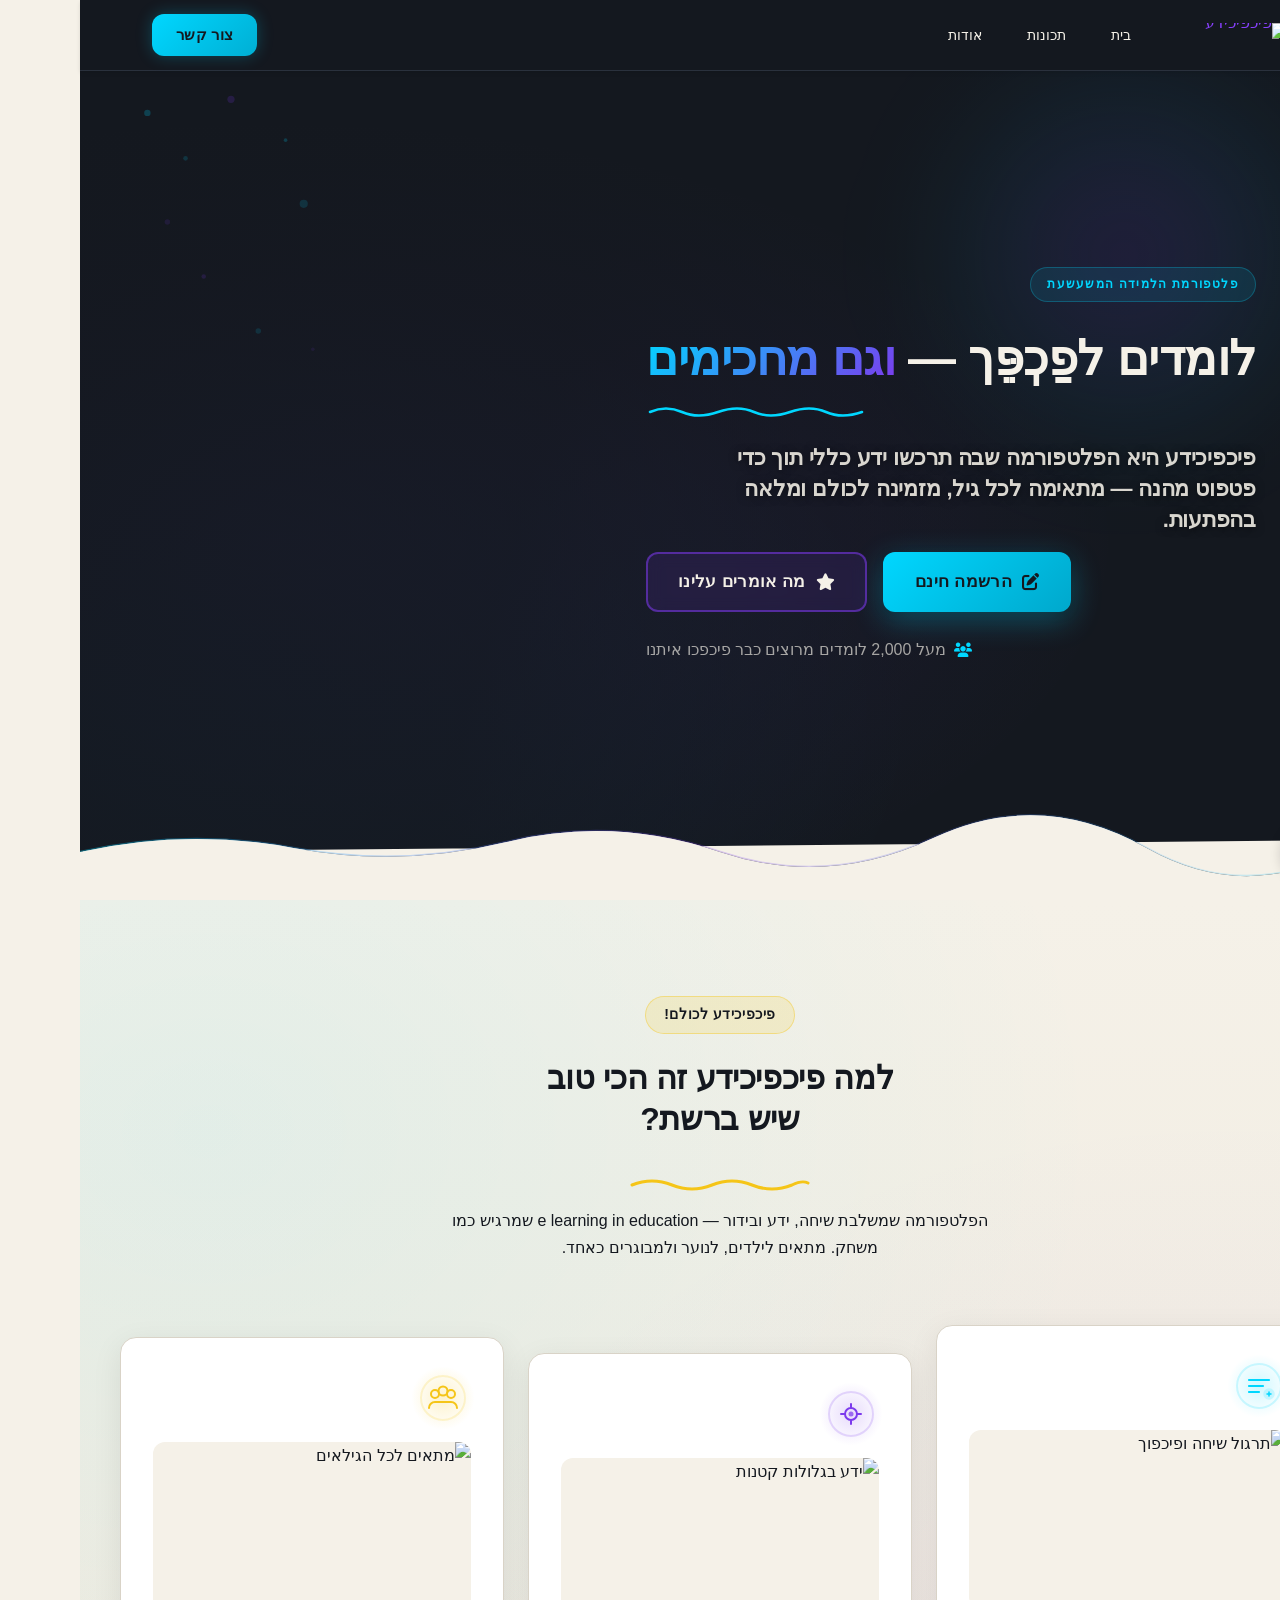
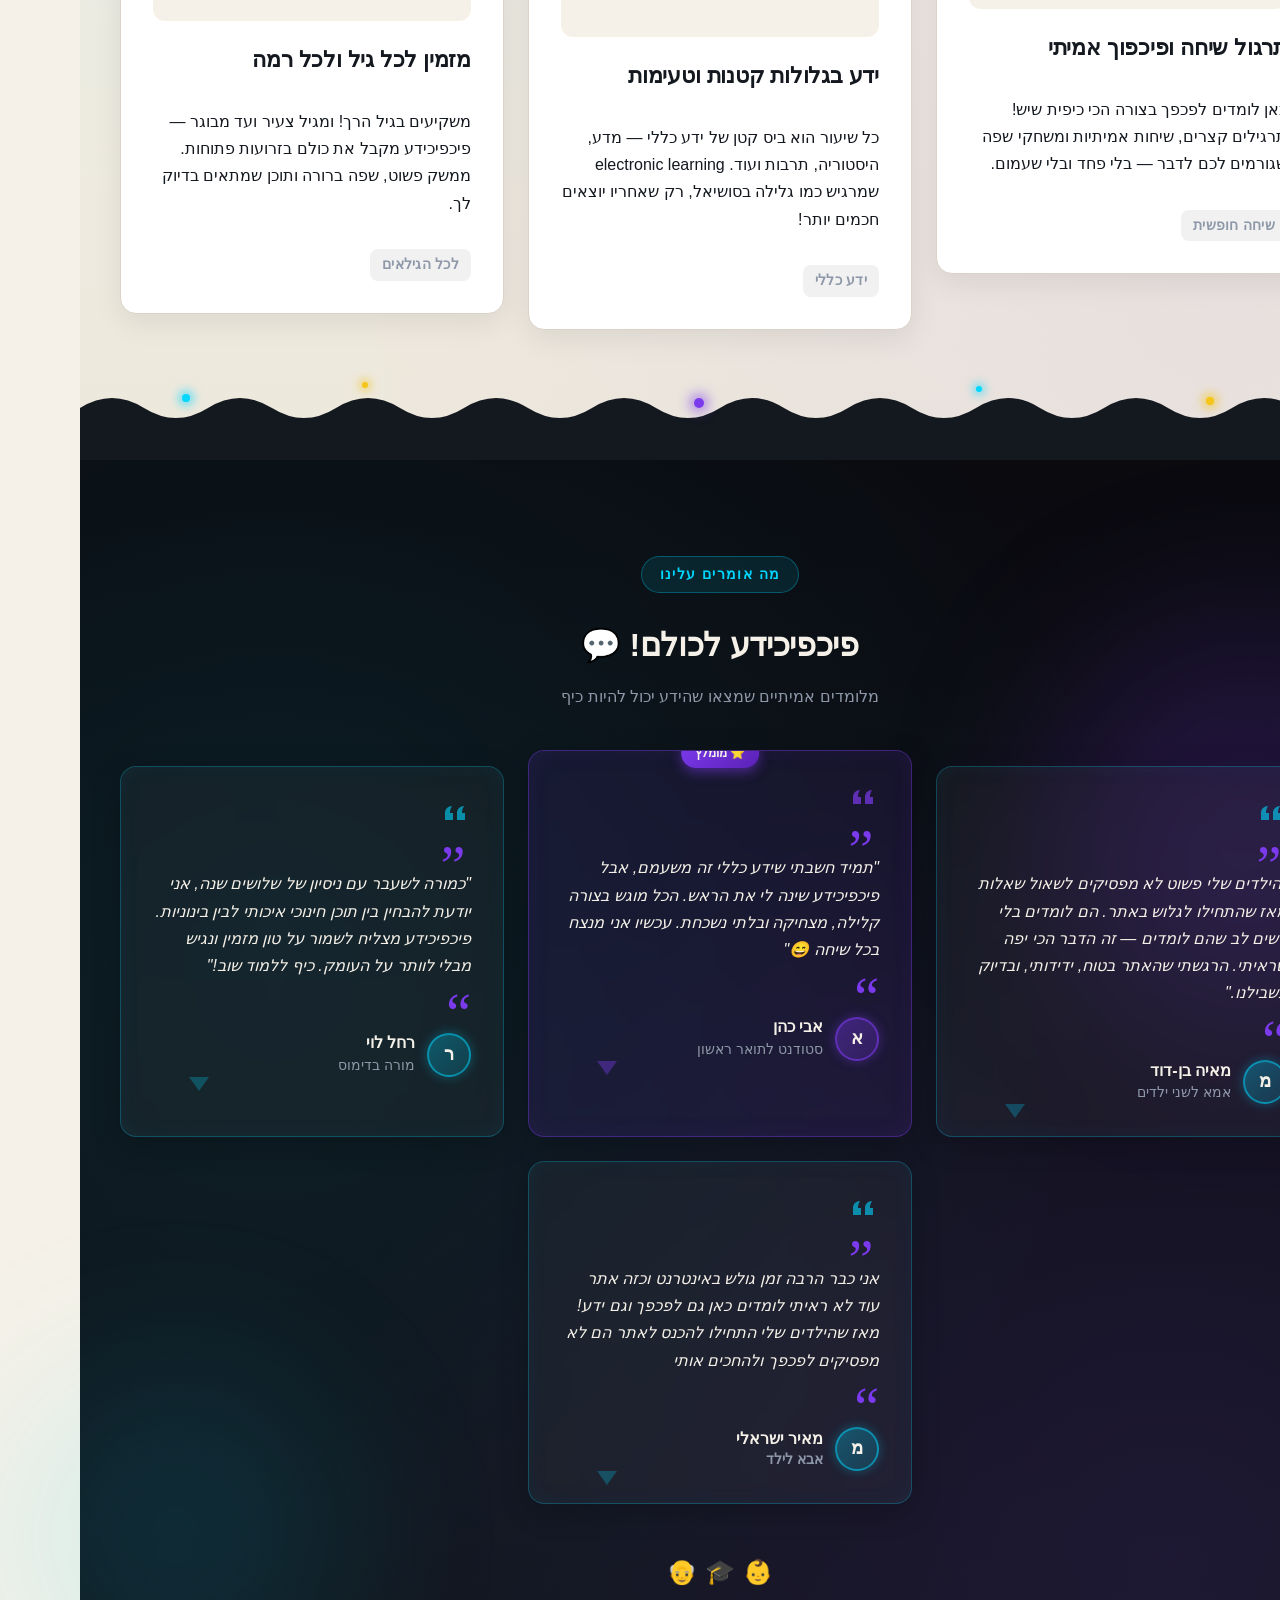
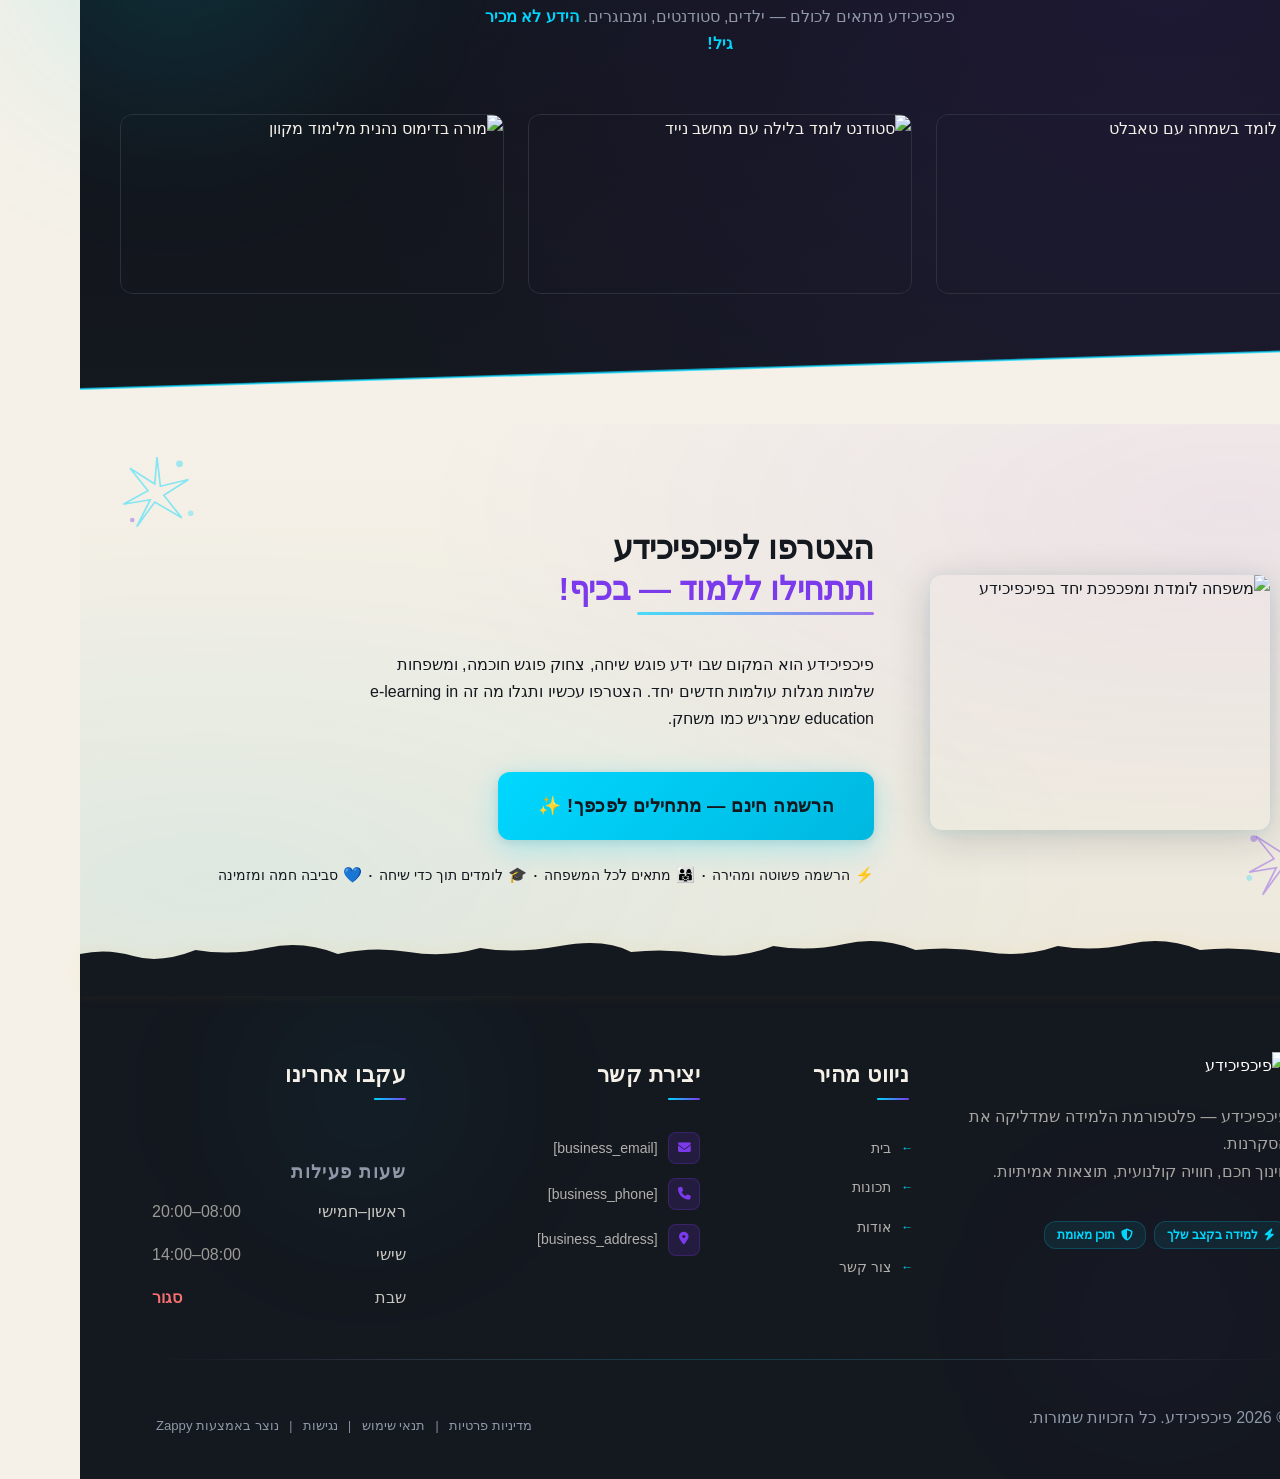
==== commit 847226d2: "Incremental sync: 1 page(s) — text_edit" ====
--- a/public/index.html
+++ b/public/index.html
@@ -1 +1 @@
-<!doctype html><html dir="rtl" lang="he"><head><meta charset="UTF-8"><meta content="width=device-width,initial-scale=1" name="viewport"><meta content="index, follow" name="robots"><title>e learning in education — פיכפיכידע</title><meta content="הצטרפו לפיכפיכידע – הפלטפורמה שמשלבת למידה אלקטרונית עם שיחה מהנה! משקיעים בגיל הרך ובכל גיל. הירשמו עכשיו וגלו עולם חדש של ידע!" name="description"><meta content="e learning in education, electronic learning, משקיעים בגיל הרך!, פיכפיכידע לכולם!, למידה מהנה" name="keywords"><link href="/assets/favicon.ico" rel="icon" type="image/x-icon"><link href="/assets/favicon-16x16.png" rel="icon" type="image/png" sizes="16x16"><link href="/assets/favicon-32x32.png" rel="icon" type="image/png" sizes="32x32"><link href="/assets/favicon-48x48.png" rel="icon" type="image/png" sizes="48x48"><link href="/assets/favicon-192x192.png" rel="icon" type="image/png" sizes="192x192"><link href="/assets/favicon-512x512.png" rel="icon" type="image/png" sizes="512x512"><link href="/assets/apple-touch-icon.png" rel="apple-touch-icon"><script>!function(){"use strict";var t="ede0223b-de63-475f-90e9-1a709c7e34c6",e="https://api.zappy5.com/api/analytics/track",a=18e5,n=2592e6,o=!0,i=!0,r=!0;var s=function(){var e="zappy_visitor_"+t,a=null;try{if(a=localStorage.getItem(e)){var o=JSON.parse(a),i=Date.now();if(i-o.created<n)return o.lastSeen=i,localStorage.setItem(e,JSON.stringify(o)),o.id}}catch(t){console.warn("Zappy Analytics: LocalStorage not available")}var r="zv_"+Date.now()+"_"+Math.random().toString(36).substr(2,9);try{localStorage.setItem(e,JSON.stringify({id:r,created:Date.now(),lastSeen:Date.now()}))}catch(t){}return r}(),c=function(){var e="zappy_session_"+t,n=null;try{if(n=sessionStorage.getItem(e)){var o=JSON.parse(n),i=Date.now();if(i-o.timestamp<a)return o.timestamp=i,sessionStorage.setItem(e,JSON.stringify(o)),o.id}}catch(t){console.warn("Zappy Analytics: SessionStorage not available")}var r="zs_"+Date.now()+"_"+Math.random().toString(36).substr(2,9);try{sessionStorage.setItem(e,JSON.stringify({id:r,timestamp:Date.now()}))}catch(t){}return r}();function l(a,n){n=n||{};var o={website_id:t,event_type:a,page_path:window.location.pathname,referrer:document.referrer||"direct",visitor_id:s,session_id:c,metadata:n};if(navigator.sendBeacon){var i=new Blob([JSON.stringify(o)],{type:"application/json"});navigator.sendBeacon(e,i)}else fetch(e,{method:"POST",headers:{"Content-Type":"application/json"},body:JSON.stringify(o),keepalive:!0}).catch(function(t){console.warn("Zappy Analytics: Failed to track event",t)})}o&&l("pageview",{title:document.title,url:window.location.href}),i&&document.addEventListener("click",function(t){var e=t.target;if("BUTTON"===e.tagName||e.closest("button")){var a="BUTTON"===e.tagName?e:e.closest("button");l("click",{element:"button",text:a.textContent.trim().substring(0,100),id:a.id||null,class:a.className||null})}else if("A"===e.tagName||e.closest("a")){var n="A"===e.tagName?e:e.closest("a");l("navigation",{element:"link",text:n.textContent.trim().substring(0,100),href:n.href,external:n.hostname!==window.location.hostname})}},!0),r&&document.addEventListener("submit",function(t){var e=t.target;l("form_submit",{form_id:e.id||null,form_name:e.name||null,form_action:e.action||null,form_method:e.method||"GET"})},!0);var d=Date.now();window.addEventListener("beforeunload",function(){l("page_unload",{time_on_page:Math.floor((Date.now()-d)/1e3),page_path:window.location.pathname})}),window.zappyAnalytics={track:l,getVisitorId:function(){return s},getSessionId:function(){return c}}}()</script><meta content="e learning in education — פיכפיכידע" property="og:title"><meta content="הצטרפו לפיכפיכידע – הפלטפורמה שמשלבת למידה אלקטרונית עם שיחה מהנה! משקיעים בגיל הרך ובכל גיל. הירשמו עכשיו וגלו עולם חדש של ידע!" property="og:description"><meta content="summary_large_image" name="twitter:card"><meta content="e learning in education — פיכפיכידע" name="twitter:title"><meta content="הצטרפו לפיכפיכידע – הפלטפורמה שמשלבת למידה אלקטרונית עם שיחה מהנה! משקיעים בגיל הרך ובכל גיל. הירשמו עכשיו וגלו עולם חדש של ידע!" name="twitter:description"><meta content="website" property="og:type"><meta content="he_IL" property="og:locale"><link href="https://cdnjs.cloudflare.com/ajax/libs/font-awesome/6.4.0/css/all.min.css" rel="stylesheet"><style>.skip-link{position:absolute;top:0;left:0;transform:translateY(-200%);padding:12px 18px;background:var(--bg-dark,#1a1a1a);color:var(--text-light,#fff);font-weight:600;border-radius:0 0 8px 0;z-index:10000}.skip-link:focus{transform:none;outline:2px solid var(--ring,#fff);outline-offset:2px}:focus-visible{outline:2px solid var(--ring,currentColor);outline-offset:3px}</style><link href="/assets/favicon.ico" rel="icon" type="image/x-icon"><link href="/assets/favicon-16x16.png" rel="icon" type="image/png" sizes="16x16"><link href="/assets/favicon-32x32.png" rel="icon" type="image/png" sizes="32x32"><link href="/assets/favicon-48x48.png" rel="icon" type="image/png" sizes="48x48"><link href="/assets/favicon-192x192.png" rel="icon" type="image/png" sizes="192x192"><link href="/assets/favicon-512x512.png" rel="icon" type="image/png" sizes="512x512"><link href="/assets/apple-touch-icon.png" rel="apple-touch-icon"><link href="https://cdn.jsdelivr.net/npm/vanilla-cookieconsent@3/dist/cookieconsent.css" rel="stylesheet"><script src="https://cdn.jsdelivr.net/npm/vanilla-cookieconsent@3/dist/cookieconsent.umd.js"></script><script src="https://cdn.jsdelivr.net/gh/mickidum/acc_toolbar/acctoolbar/acctoolbar.min.js"></script><link href="/styles.css" rel="stylesheet"><style id="zappy-dropdown-submenu-styles">#navMenu li:has(.sub-menu),.nav-menu li:has(.sub-menu),.navbar li:has(.sub-menu),nav li:has(.sub-menu){position:relative}#navMenu .sub-menu,.nav-menu .sub-menu,.navbar .sub-menu,nav .sub-menu{display:block!important;position:absolute!important;top:100%;left:0;min-width:220px;background:#fff;border-radius:8px;box-shadow:0 8px 25px rgba(0,0,0,.15);padding:8px 0;opacity:0;visibility:hidden;transform:translateY(10px);transition:all .3s ease;z-index:1000;list-style:none;pointer-events:none}#navMenu li:hover>.sub-menu,.nav-menu li:hover>.sub-menu,.navbar li:hover>.sub-menu,nav li:hover>.sub-menu{opacity:1!important;visibility:visible!important;transform:translateY(0)!important;pointer-events:auto!important}.sub-menu li{list-style:none;margin:0;padding:0}.sub-menu a{display:block!important;padding:10px 16px!important;color:var(--text-dark,#333)!important;font-weight:500;text-decoration:none;white-space:nowrap;transition:background-color .2s}.sub-menu .zappy-nav-child>a{padding-left:28px!important;font-size:.9em!important;opacity:.85!important}[dir=rtl] .sub-menu .zappy-nav-child>a,html[lang=ar] .sub-menu .zappy-nav-child>a,html[lang=he] .sub-menu .zappy-nav-child>a{padding-left:10px!important;padding-right:28px!important}.sub-menu .zappy-nav-parent>a{font-weight:600!important}.sub-menu a:hover{background-color:#f5f5f5}[dir=rtl] .nav-menu .sub-menu,[dir=rtl] .navbar .sub-menu,[dir=rtl] nav .sub-menu,html[lang=ar] .nav-menu .sub-menu,html[lang=ar] .navbar .sub-menu,html[lang=ar] nav .sub-menu,html[lang=he] .nav-menu .sub-menu,html[lang=he] .navbar .sub-menu,html[lang=he] nav .sub-menu{left:auto!important;right:0!important}.sub-menu:empty,.sub-menu:not(:has(li)):not(:has(> a)),.sub-menu:not(:has(li:not(.zappy-hidden-menu-item))):not(:has(> a)){display:none!important;opacity:0!important;visibility:hidden!important;pointer-events:none!important}li:has(.menu-group-title):hover>.sub-menu{opacity:1!important;visibility:visible!important;transform:translateY(0)!important;pointer-events:auto!important}#navMenu>li>.menu-group-title,.nav-menu>li>.menu-group-title{display:inline-block;padding:.5rem 1rem;cursor:default;user-select:none}@media (max-width:768px){#navMenu .sub-menu,.nav-menu .sub-menu,.navbar .sub-menu,nav .sub-menu{position:static!important;transform:none!important;box-shadow:none!important;background:0 0!important;max-height:0;overflow:hidden;opacity:0;visibility:hidden;transition:max-height .3s ease,opacity .3s ease;padding:0!important;border-radius:0!important}#navMenu .sub-menu.mobile-expanded,.nav-menu .sub-menu.mobile-expanded,.navbar .sub-menu.mobile-expanded{max-height:none!important;overflow-y:visible!important;opacity:1!important;visibility:visible!important;padding:8px 0 8px 16px!important}[dir=rtl] .sub-menu.mobile-expanded,html[lang=he] .sub-menu.mobile-expanded{padding:8px 16px 8px 0!important}#navMenu li:hover>.sub-menu,.nav-menu li:hover>.sub-menu,.navbar li:hover>.sub-menu,nav li:hover>.sub-menu{opacity:0;visibility:hidden;pointer-events:none}#navMenu li>.sub-menu.mobile-expanded,.nav-menu li>.sub-menu.mobile-expanded,.navbar li>.sub-menu.mobile-expanded,nav li>.sub-menu.mobile-expanded{opacity:1!important;visibility:visible!important;pointer-events:auto!important}#navMenu li:has(.sub-menu),.nav-menu li:has(.sub-menu),.navbar li:has(.sub-menu),nav li:has(.sub-menu){display:flex!important;flex-wrap:wrap!important;align-items:center!important;position:relative!important;min-height:44px!important}#navMenu li:has(.sub-menu)>a,.nav-menu li:has(.sub-menu)>a,.navbar li:has(.sub-menu)>a,nav li:has(.sub-menu)>a{flex:1!important;min-width:0!important}#navMenu li:has(.sub-menu)>.menu-group-title,.nav-menu li:has(.sub-menu)>.menu-group-title,.navbar li:has(.sub-menu)>.menu-group-title,nav li:has(.sub-menu)>.menu-group-title{flex:1!important;min-width:0!important;padding:0!important;line-height:inherit!important}#navMenu li:has(.sub-menu)>.sub-menu,.nav-menu li:has(.sub-menu)>.sub-menu,.navbar li:has(.sub-menu)>.sub-menu,nav li:has(.sub-menu)>.sub-menu{flex-basis:100%!important;width:100%!important}#navMenu li:has(.sub-menu)>a [class*=arrow],#navMenu li:has(.sub-menu)>a [class*=chevron],.nav-menu li:has(.sub-menu)>a .fa-angle-down,.nav-menu li:has(.sub-menu)>a .fa-chevron-down,.nav-menu li:has(.sub-menu)>a [class*=arrow],.nav-menu li:has(.sub-menu)>a [class*=chevron],nav li:has(.sub-menu)>a [class*=arrow],nav li:has(.sub-menu)>a [class*=chevron]{display:none!important;visibility:hidden!important}.mobile-submenu-toggle{display:flex!important;align-items:center!important;justify-content:center!important;width:44px!important;height:auto!important;background:0 0!important;border:none!important;cursor:pointer!important;color:var(--text-light)!important;position:static!important;flex-shrink:0!important;align-self:stretch!important;z-index:2!important;padding:0!important;margin:0!important}.mobile-submenu-toggle::after{content:''!important;width:0!important;height:0!important;border-left:6px solid transparent!important;border-right:6px solid transparent!important;border-top:7px solid currentColor!important;transition:transform .3s ease!important}.mobile-submenu-toggle.expanded::after{transform:rotate(180deg)!important}.sub-menu a{padding:10px 0!important;display:block!important;color:var(--text-light)!important;white-space:normal!important}.sub-menu .zappy-nav-child>a{padding-left:28px!important;font-size:.9em!important;opacity:.85!important}[dir=rtl] .sub-menu .zappy-nav-child>a,html[lang=ar] .sub-menu .zappy-nav-child>a,html[lang=he] .sub-menu .zappy-nav-child>a{padding-left:0!important;padding-right:28px!important}.sub-menu .zappy-nav-parent>a{font-weight:600!important}#navMenu.active,.nav-menu.active{max-width:100vw!important;overflow-x:hidden!important;box-sizing:border-box!important}.navbar .sub-menu li a,.zappy-products-dropdown .sub-menu a,nav.navbar .sub-menu li a{color:var(--text-light)!important}}@media (min-width:769px){.mobile-submenu-toggle{display:none!important}}</style><style id="zappy-widget-visibility">html[dir=rtl] .whatsapp-float{right:20px!important;left:auto!important}html:not([dir]) .whatsapp-float,html[dir=ltr] .whatsapp-float{left:20px!important;right:auto!important}html[dir=rtl] #mic-access-tool-general-button,html[dir=rtl] #mic-init-access-tool #mic-access-tool-general-button,html[dir=rtl] #mic-init-access-tool .mic-access-tool-general-button,html[dir=rtl] ._access-icon,html[dir=rtl] .mic-access-tool-general-button{left:20px!important;right:auto!important}html:not([dir]) #mic-access-tool-general-button,html:not([dir]) #mic-init-access-tool #mic-access-tool-general-button,html:not([dir]) #mic-init-access-tool .mic-access-tool-general-button,html:not([dir]) ._access-icon,html:not([dir]) .mic-access-tool-general-button,html[dir=ltr] #mic-access-tool-general-button,html[dir=ltr] #mic-init-access-tool #mic-access-tool-general-button,html[dir=ltr] #mic-init-access-tool .mic-access-tool-general-button,html[dir=ltr] ._access-icon,html[dir=ltr] .mic-access-tool-general-button{right:20px!important;left:auto!important}@media (max-width:768px){.whatsapp-float{display:flex!important}}@media (min-width:769px){.whatsapp-float{display:flex!important}}@media (max-width:768px){#mic-access-tool-general-button,#mic-init-access-tool #mic-access-tool-general-button,#mic-init-access-tool .mic-access-tool-general-button,._access-icon,.mic-access-tool-general-button{display:flex!important;visibility:visible!important;opacity:1!important;pointer-events:auto!important}#mic-access-tool-box.opened-mic-access-tool,#mic-init-access-tool #mic-access-tool-box.opened-mic-access-tool,.mic-access-tool-box.opened-mic-access-tool{visibility:visible!important;opacity:1!important;pointer-events:auto!important}}@media (min-width:769px){#mic-access-tool-general-button,#mic-init-access-tool #mic-access-tool-general-button,#mic-init-access-tool .mic-access-tool-general-button,._access-icon,.mic-access-tool-general-button{display:flex!important;visibility:visible!important;opacity:1!important;pointer-events:auto!important}#mic-access-tool-box.opened-mic-access-tool,#mic-init-access-tool #mic-access-tool-box.opened-mic-access-tool,.mic-access-tool-box.opened-mic-access-tool{visibility:visible!important;opacity:1!important;pointer-events:auto!important}}</style></head><body><a href="#main" class="skip-link">דלג לתוכן הראשי</a><nav class="navbar" dir="rtl"><button aria-label="Menu" class="mobile-toggle" id="mobileToggle"><svg viewBox="0 0 24 24" fill="none" height="24" width="24" class="hamburger-icon"><path d="M3 12h18M3 6h18M3 18h18" stroke="currentColor" stroke-width="2" stroke-linecap="round"></path></svg> <svg viewBox="0 0 24 24" fill="none" height="24" width="24" class="close-icon" style="display:none"><path d="M18 6L6 18M6 6l12 12" stroke="currentColor" stroke-width="2" stroke-linecap="round"></path></svg></button> <button aria-label="Call" class="phone-header-btn" data-phone="[business_phone]"><svg viewBox="0 0 24 24" fill="currentColor" height="20" width="20"><path d="M22 16.92v3a2 2 0 0 1-2.18 2 19.79 19.79 0 0 1-8.63-3.07 19.5 19.5 0 0 1-6-6 19.79 19.79 0 0 1-3.07-8.67A2 2 0 0 1 4.11 2h3a2 2 0 0 1 2 1.72 12.84 12.84 0 0 0 .7 2.81 2 2 0 0 1-.45 2.11L8.09 9.91a16 16 0 0 0 6 6l1.27-1.27a2 2 0 0 1 2.11-.45 12.84 12.84 0 0 0 2.81.7A2 2 0 0 1 22 16.92z"></path></svg></button><div class="nav-container"><div class="nav-right-group"><div class="nav-brand"><a href="/" class="logo-link"><img alt="פיכפיכידע" src="/assets/site-----image-1.webp" class="logo"></a></div><ul class="nav-menu" id="navMenu"><li><a href="/">בית</a></li><li><a href="/features">תכונות</a></li><li><a href="/about">אודות</a></li></ul></div><div class="nav-cta-container"><a href="/contact" class="nav-cta-btn">צור קשר</a></div></div></nav><script>window.addEventListener("load",function(){const e=document.querySelector(".navbar, nav, header");if(!e)return void console.log("[Navbar] Navbar element not found");let t=document.getElementById("mobileToggle")||document.querySelector(".mobile-toggle")||document.querySelector(".hamburger")||document.querySelector(".hamburger-menu")||document.querySelector(".menu-toggle")||document.querySelector(".burger-menu")||document.querySelector('[aria-label="Menu"]')||document.querySelector('[aria-label="תפריט"]');const n=document.querySelector(".phone-header-btn"),o=window.getComputedStyle(e);let r=o.backgroundColor;if(console.log("[Navbar] Initial navbar background:",r),"transparent"===r||"rgba(0, 0, 0, 0)"===r||r.startsWith("rgba")&&r.includes(", 0)")){const e=o.backgroundImage;if(e&&"none"!==e)console.log("[Navbar] Navbar has background image/gradient, using dark text"),r="rgb(240, 240, 240)";else{const e=window.getComputedStyle(document.body).backgroundColor;console.log("[Navbar] Navbar transparent, using body background:",e),r=e}}const a=r.match(/\d+/g);if(a&&a.length>=3){const e=(.299*parseInt(a[0])+.587*parseInt(a[1])+.114*parseInt(a[2]))/255;console.log("[Navbar] Mobile button colors preserved from Claude CSS (luminance:",e.toFixed(2)+")");const o=document.createElement("style");o.id="zappy-mobile-nav-fix";document.documentElement.lang;document.documentElement.dir,o.textContent='\n        /* Hide mobile buttons on desktop, show only on mobile */\n        @media (min-width: 769px) {\n          .mobile-toggle,\n          .phone-header-btn {\n            display: none !important;\n          }\n        }\n        \n        /* Show and position mobile buttons correctly on mobile */\n        @media (max-width: 768px) {\n          .navbar,\n          nav.navbar {\n            min-height: 70px !important;\n          }\n\n          .mobile-toggle,\n          .phone-header-btn {\n            position: absolute !important;\n            top: 0 !important;\n            bottom: 0 !important;\n            margin-top: auto !important;\n            margin-bottom: auto !important;\n            transform: none !important;\n            z-index: 1001 !important;\n            display: flex !important;\n            align-items: center !important;\n            justify-content: center !important;\n            width: 36px !important;\n            height: 36px !important;\n            border-radius: 50% !important;\n            border: none !important;\n            cursor: pointer !important;\n            padding: 6px !important;\n            background: none !important;\n            color: var(--nav-text, var(--text-light)) !important;\n            touch-action: manipulation !important;\n            -webkit-tap-highlight-color: transparent !important;\n          }\n\n          html[data-zappy-site-type="ecommerce"] .phone-header-btn,\n          body[data-zappy-site-type="ecommerce"] .phone-header-btn,\n          html[data-zappy-site-type="ecommerce"] header .phone-header-btn,\n          html[data-zappy-site-type="ecommerce"] nav .phone-header-btn {\n            display: none !important;\n            visibility: hidden !important;\n            width: 0 !important;\n            height: 0 !important;\n            min-width: 0 !important;\n            overflow: hidden !important;\n          }\n          \n          /* LTR positioning (default): hamburger LEFT, phone RIGHT */\n          html:not([dir="rtl"]):not([lang="he"]):not([lang="ar"]) .mobile-toggle,\n          html[dir="ltr"] .mobile-toggle {\n            left: 12px !important;\n            right: auto !important;\n          }\n          html:not([dir="rtl"]):not([lang="he"]):not([lang="ar"]) .phone-header-btn,\n          html[dir="ltr"] .phone-header-btn {\n            right: 12px !important;\n            left: auto !important;\n          }\n          \n          /* RTL positioning: hamburger RIGHT, phone LEFT */\n          html[dir="rtl"] .mobile-toggle,\n          html[lang="he"] .mobile-toggle,\n          html[lang="ar"] .mobile-toggle {\n            right: 12px !important;\n            left: auto !important;\n          }\n          html[dir="rtl"] .phone-header-btn,\n          html[lang="he"] .phone-header-btn,\n          html[lang="ar"] .phone-header-btn {\n            left: 12px !important;\n            right: auto !important;\n          }\n          \n          /* CRITICAL: Ensure nav-container has min-height on mobile */\n          /* All children are positioned absolutely/fixed on mobile, so height:auto collapses to 0 */\n          .nav-container {\n            min-height: 70px !important;\n            position: relative !important;\n          }\n          \n          /* Ensure SVG icons are properly sized and inherit color */\n          .mobile-toggle svg,\n          .phone-header-btn svg {\n            width: 24px !important;\n            height: 24px !important;\n            /* Don\'t force display - let JavaScript control hamburger/close toggle */\n          }\n          \n          /* Reset nav-cta-container on mobile - remove desktop box-shadow/padding */\n          /* that creates a visible ghost box when CTA button is hidden */\n          .nav-cta-container {\n            box-shadow: none !important;\n            padding: 0 !important;\n          }\n          \n          /* Hide nav-cta-container entirely on mobile when there\'s no lang-switcher */\n          /* (only the CTA button is inside, and it\'s hidden on mobile) */\n          .nav-cta-container:not(:has(.lang-switcher)) {\n            display: none !important;\n          }\n          \n          /* CRITICAL: Prevent hero image fade gradient from bleeding over headline text */\n          /* The .image-fade-gradient has bottom: -30px (extends below parent) */\n          /* On mobile stacked layout, this overlaps the h1 text below the image */\n          .hero-image-column {\n            overflow: hidden !important;\n          }\n          .image-fade-gradient {\n            bottom: 0 !important;\n          }\n          \n          /* Hide desktop language switcher on mobile - hamburger menu handles it */\n          /* High specificity to override stored CSS */\n          .lang-switcher,\n          .nav-cta-container .lang-switcher,\n          .nav-container .lang-switcher,\n          .navbar .lang-switcher,\n          .navbar .nav-cta-container .lang-switcher {\n            display: none !important;\n          }\n        }\n      ';const r=document.getElementById("zappy-mobile-nav-fix");r&&r.remove(),document.head.appendChild(o),console.log("[Navbar] Critical CSS injected for mobile nav positioning");const i=window.innerWidth<=768;if(t){const e=t.querySelector(".hamburger-icon"),n=t.querySelector(".close-icon");e&&(e.style.setProperty("width","24px","important"),e.style.setProperty("height","24px","important"),e.style.setProperty("display","block","important")),n&&(n.style.setProperty("width","24px","important"),n.style.setProperty("height","24px","important"),n.style.setProperty("display","none","important")),i?(t.style.setProperty("position","absolute","important"),t.style.setProperty("top","0","important"),t.style.setProperty("bottom","0","important"),t.style.setProperty("margin-top","auto","important"),t.style.setProperty("margin-bottom","auto","important"),t.style.setProperty("transform","none","important"),t.style.setProperty("z-index","1001","important"),t.style.removeProperty("left"),t.style.removeProperty("right"),console.log("[Navbar] Mobile toggle positioning applied (mobile viewport)")):(t.style.removeProperty("position"),t.style.removeProperty("top"),t.style.removeProperty("transform"),t.style.removeProperty("z-index"),t.style.removeProperty("left"),t.style.removeProperty("right"),console.log("[Navbar] Desktop viewport - cleared mobile toggle inline positioning"))}if(n){const e=n.querySelector("svg");e&&(e.style.width="24px",e.style.height="24px",e.setAttribute("width","24"),e.setAttribute("height","24")),i?(n.style.setProperty("position","absolute","important"),n.style.setProperty("top","0","important"),n.style.setProperty("bottom","0","important"),n.style.setProperty("margin-top","auto","important"),n.style.setProperty("margin-bottom","auto","important"),n.style.setProperty("transform","none","important"),n.style.setProperty("z-index","1001","important"),n.style.removeProperty("left"),n.style.removeProperty("right"),console.log("[Navbar] Phone button positioning applied (mobile viewport)")):(n.style.removeProperty("position"),n.style.removeProperty("top"),n.style.removeProperty("transform"),n.style.removeProperty("z-index"),n.style.removeProperty("left"),n.style.removeProperty("right"),console.log("[Navbar] Desktop viewport - cleared phone button inline positioning"))}}else console.log("[Navbar] Could not parse background color:",r);t=document.getElementById("mobileToggle")||document.querySelector(".mobile-toggle")||document.querySelector(".hamburger")||document.querySelector(".hamburger-menu")||document.querySelector(".menu-toggle")||document.querySelector(".burger-menu")||document.querySelector('[aria-label="Menu"]')||document.querySelector('[aria-label="תפריט"]');const i=document.getElementById("navMenu")||document.querySelector(".nav-menu")||document.querySelector(".nav-links")||document.querySelector("nav ul:not(.submenu)");if(!t||!i)return void console.log("[Navbar] Mobile toggle or menu not found:",{toggle:!!t,menu:!!i});i.id||(i.id="navMenu"),console.log("[Navbar] Initializing mobile menu...");const l=t.cloneNode(!0);t.parentNode.replaceChild(l,t);var s=0;function p(e){var t=Date.now();t-s<300||(s=t,function(e){e.preventDefault(),e.stopPropagation();const t=l.querySelector(".hamburger-icon"),n=l.querySelector(".close-icon");i.classList.contains("active")?(i.classList.remove("active"),t&&t.style.setProperty("display","block","important"),n&&n.style.setProperty("display","none","important"),document.body.style.overflow="",console.log("[Navbar] Menu closed")):(i.classList.add("active"),t&&t.style.setProperty("display","none","important"),n&&n.style.setProperty("display","block","important"),document.body.style.overflow="hidden",console.log("[Navbar] Menu opened"))}(e))}l.addEventListener("click",p),l.addEventListener("touchend",p),i.querySelectorAll("a").forEach(function(e){e.addEventListener("click",function(){if("#"===this.getAttribute("href"))return;const e=l.querySelector(".hamburger-icon"),t=l.querySelector(".close-icon");i.classList.remove("active"),e&&e.style.setProperty("display","block","important"),t&&t.style.setProperty("display","none","important"),document.body.style.overflow="",console.log("[Navbar] Menu closed (link clicked)")})});var m=i.querySelectorAll(".dropdown-toggle");m.forEach(function(e){e.addEventListener("click",function(e){e.preventDefault(),e.stopPropagation();var t=this.closest(".nav-dropdown");t&&(t.parentNode.querySelectorAll(".nav-dropdown.open").forEach(function(e){e!==t&&e.classList.remove("open")}),t.classList.toggle("open"),console.log("[Navbar] Dropdown toggled:",t.classList.contains("open")?"open":"closed"))})}),document.addEventListener("click",function(e){e.target.closest(".nav-dropdown")||document.querySelectorAll(".nav-dropdown.open").forEach(function(e){e.classList.remove("open")})}),console.log("[Navbar] Dropdown handlers initialized for "+m.length+" dropdowns"),n&&n.addEventListener("click",function(){const e=document.querySelectorAll('a[href^="tel:"]'),t=e.length>0?e[0].getAttribute("href").replace("tel:",""):"[business_phone]";window.location.href="tel:"+t,console.log("[Navbar] Phone button clicked")}),console.log("[Navbar] Mobile menu initialized successfully")})</script><main id="main"><section class="index-hero-section" data-band-index="0" data-layout-spec="בית-hero" dir="rtl" data-hero-type="fullscreen-scrim"><div class="hero-bg-wrapper" aria-hidden="true"><img alt="סצנת למידה קסומה עם פנקס ציורים מואר ורמזים לידע ושיחה" src="/assets/site-index-hero-image-1.webp" data-context="Cinematic dark educational scene: a warm glowing desk lamp illuminating an open notebook filled with hand-drawn doodles of speech bubbles, question marks, stars, and knowledge symbols. Scattered papers with Hebrew letters and playful sketches. Deep charcoal and near-black background with subtle warm amber and electric cyan glow accents. Bokeh effect, moody atmospheric lighting, premium editorial photography style. No people, no text overlays." data-placeholder="index-hero-image-1" height="700" loading="eager" width="1200" class="hero-bg-img" data-hero-bg="true" fetchpriority="high"></div><div class="hero-scrim" aria-hidden="true"></div><div class="hero-deco-blob" aria-hidden="true"></div><svg viewBox="0 0 220 320" aria-hidden="true" xmlns="http://www.w3.org/2000/svg" data-no-icon-edit="true" class="hero-deco-dots"><circle cx="18" cy="40" fill="var(--secondary)" r="3.5" opacity="0.22"></circle><circle cx="60" cy="90" fill="var(--secondary)" r="2.5" opacity="0.15"></circle><circle cx="110" cy="25" fill="var(--accent)" r="4" opacity="0.18"></circle><circle cx="170" cy="70" fill="var(--secondary)" r="2" opacity="0.2"></circle><circle cx="40" cy="160" fill="var(--accent)" r="3" opacity="0.12"></circle><circle cx="190" cy="140" fill="var(--secondary)" r="4.5" opacity="0.14"></circle><circle cx="80" cy="220" fill="var(--accent)" r="2.5" opacity="0.16"></circle><circle cx="140" cy="280" fill="var(--secondary)" r="3" opacity="0.13"></circle><circle cx="200" cy="300" fill="var(--accent)" r="2" opacity="0.1"></circle></svg><div class="hero-content-wrapper"><div class="hero-content"><span class="hero-eyebrow">פלטפורמת הלמידה המשעשעת</span><h1 class="hero-headline">לומדים לפַכְפֵּך — <span class="hero-headline-accent">וגם מחכימים</span></h1><svg viewBox="0 0 220 18" aria-hidden="true" xmlns="http://www.w3.org/2000/svg" data-no-icon-edit="true" class="hero-wavy-underline"><path d="M4,9 Q20,2 36,9 T72,9 T108,9 T144,9 T180,9 T216,9" fill="none" stroke="var(--secondary)" stroke-width="2.5" stroke-linecap="round"></path></svg><h3 class="hero-subtitle">פיכפיכידע היא הפלטפורמה שבה תרכשו ידע כללי תוך כדי פטפוט מהנה — מתאימה לכל גיל, מזמינה לכולם ומלאה בהפתעות.</h3><div class="hero-cta-group"><a href="/register" class="hero-btn-primary"><i class="fa-solid fa-pen-to-square" aria-hidden="true"></i> הרשמה חינם </a><a href="#testimonials" class="hero-btn-secondary"><i class="fa-solid fa-star" aria-hidden="true"></i> מה אומרים עלינו</a></div><p class="hero-social-proof"><i class="fa-solid fa-users" aria-hidden="true"></i> מעל 2,000 לומדים מרוצים כבר פיכפכו איתנו</p></div></div><div class="hero-divider-wrapper"><svg viewBox="0 0 1440 90" aria-hidden="true" xmlns="http://www.w3.org/2000/svg" data-no-icon-edit="true" preserveAspectRatio="none"><defs><linearGradient id="waveGlow" x1="0%" x2="100%" y1="0%" y2="0%"><stop offset="0%" stop-color="#00D7FF" stop-opacity="0.35"></stop><stop offset="50%" stop-color="#7C3AED" stop-opacity="0.25"></stop><stop offset="100%" stop-color="#00D7FF" stop-opacity="0.2"></stop></linearGradient></defs><path d="M0,42 Q120,18 240,38 T480,32 T720,42 T960,28 T1200,38 T1440,30" fill="var(--bg-light)" stroke="url(#waveGlow)" stroke-width="2.5"></path><path d="M0,90 L0,42 Q120,18 240,38 T480,32 T720,42 T960,28 T1200,38 T1440,30 L1440,90 Z" fill="var(--bg-light)"></path></svg></div></section><section class="index-features-section" data-band-index="1" data-layout-spec="בית-features" dir="rtl"><div class="index-features-container"><div class="index-features-intro"><span class="index-features-eyebrow">פיכפיכידע לכולם!</span><h2 class="index-features-heading">למה פיכפיכידע זה הכי טוב<br>שיש ברשת?</h2><svg viewBox="0 0 180 18" aria-hidden="true" xmlns="http://www.w3.org/2000/svg" data-no-icon-edit="true" fill="none" class="index-features-wavy"><path d="M2 12 Q22 4 42 12 Q62 20 82 12 Q102 4 122 12 Q142 20 162 12 Q172 7 178 10" fill="none" stroke="#F5C518" stroke-width="3" stroke-linecap="round"></path></svg><p class="index-features-subtext">הפלטפורמה שמשלבת שיחה, ידע ובידור — e learning in education שמרגיש כמו משחק. מתאים לילדים, לנוער ולמבוגרים כאחד.</p></div><div class="index-features-grid"><article class="index-features-card index-features-card--1"><div class="index-features-icon-wrap"><svg viewBox="0 0 48 48" aria-hidden="true" xmlns="http://www.w3.org/2000/svg" fill="none" height="48" width="48" data-element-type="icon" data-icon-type="svg"><circle cx="24" cy="24" fill="none" r="22" opacity="0.18" stroke="#00D7FF" stroke-width="2"></circle><path d="M14 18h20M14 24h14M14 30h10" stroke="#00D7FF" stroke-width="2.2" stroke-linecap="round"></path><circle cx="34" cy="32" fill="#00D7FF" r="5" opacity="0.15" stroke="#00D7FF" stroke-width="1.5"></circle><path d="M32 32h4M34 30v4" stroke="#00D7FF" stroke-width="1.5" stroke-linecap="round"></path></svg><div class="index-features-icon-glow index-features-icon-glow--cyan"></div></div><div class="index-features-card-image-wrap"><img alt="תרגול שיחה ופיכפוך" src="/assets/site-index-features-image-1.webp" data-context="Playful illustration of two people chatting animatedly in a colorful speech bubble environment, Hebrew educational platform, warm and friendly, cartoon-like doodle style with cyan and gold accents" data-placeholder="index-features-image-1" height="220" loading="lazy" width="400" class="index-features-card-img" decoding="async"></div><h3 class="index-features-card-title">תרגול שיחה ופיכפוך אמיתי</h3><p class="index-features-card-text">כאן לומדים לפכפך בצורה הכי כיפית שיש! תרגילים קצרים, שיחות אמיתיות ומשחקי שפה שגורמים לכם לדבר — בלי פחד ובלי שעמום.</p><div class="index-features-card-tag">שיחה חופשית</div></article><article class="index-features-card index-features-card--2"><div class="index-features-icon-wrap"><svg viewBox="0 0 48 48" aria-hidden="true" xmlns="http://www.w3.org/2000/svg" fill="none" height="48" width="48" data-element-type="icon" data-icon-type="svg"><circle cx="24" cy="24" fill="none" r="22" opacity="0.18" stroke="#7C3AED" stroke-width="2"></circle><path d="M24 14v4M24 30v4M14 24h4M30 24h4" stroke="#7C3AED" stroke-width="2" stroke-linecap="round"></path><circle cx="24" cy="24" fill="none" r="6" stroke="#7C3AED" stroke-width="2"></circle><circle cx="24" cy="24" fill="#7C3AED" r="2.5" opacity="0.7"></circle></svg><div class="index-features-icon-glow index-features-icon-glow--violet"></div></div><div class="index-features-card-image-wrap"><img alt="ידע בגלולות קטנות" src="/assets/site-index-features-image-2.webp" data-context="Colorful bite-sized knowledge cards floating in the air with fun facts written on them, lightbulb icons, stars, educational platform illustration, warm ivory and violet tones, playful and inviting" data-placeholder="index-features-image-2" height="220" loading="lazy" width="400" class="index-features-card-img" decoding="async"></div><h3 class="index-features-card-title">ידע בגלולות קטנות וטעימות</h3><p class="index-features-card-text">כל שיעור הוא ביס קטן של ידע כללי — מדע, היסטוריה, תרבות ועוד. electronic learning שמרגיש כמו גלילה בסושיאל, רק שאחריו יוצאים חכמים יותר!</p><div class="index-features-card-tag">ידע כללי</div></article><article class="index-features-card index-features-card--3"><div class="index-features-icon-wrap"><svg viewBox="0 0 48 48" aria-hidden="true" xmlns="http://www.w3.org/2000/svg" fill="none" height="48" width="48" data-element-type="icon" data-icon-type="svg"><circle cx="24" cy="24" fill="none" r="22" opacity="0.18" stroke="#F5C518" stroke-width="2"></circle><circle cx="16" cy="20" fill="none" r="4" stroke="#F5C518" stroke-width="2"></circle><circle cx="24" cy="17" fill="none" r="4.5" stroke="#F5C518" stroke-width="2"></circle><circle cx="32" cy="20" fill="none" r="4" stroke="#F5C518" stroke-width="2"></circle><path d="M10 34c0-3.3 2.7-6 6-6h16c3.3 0 6 2.7 6 6" fill="none" stroke="#F5C518" stroke-width="2" stroke-linecap="round"></path></svg><div class="index-features-icon-glow index-features-icon-glow--gold"></div></div><div class="index-features-card-image-wrap"><img alt="מתאים לכל הגילאים" src="/assets/site-index-features-image-3.webp" data-context="Diverse group of people of different ages — children, young adults, and older adults — smiling and learning together on a colorful educational platform, warm and welcoming, illustrated style with gold and warm tones" data-placeholder="index-features-image-3" height="220" loading="lazy" width="400" class="index-features-card-img" decoding="async"></div><h3 class="index-features-card-title">מזמין לכל גיל ולכל רמה</h3><p class="index-features-card-text">משקיעים בגיל הרך! ומגיל צעיר ועד מבוגר — פיכפיכידע מקבל את כולם בזרועות פתוחות. ממשק פשוט, שפה ברורה ותוכן שמתאים בדיוק לך.</p><div class="index-features-card-tag">לכל הגילאים</div></article></div></div><div class="index-features-divider-wrapper"><span class="index-features-dot index-features-dot--1" aria-hidden="true"></span> <span class="index-features-dot index-features-dot--2" aria-hidden="true"></span> <span class="index-features-dot index-features-dot--3" aria-hidden="true"></span> <span class="index-features-dot index-features-dot--4" aria-hidden="true"></span> <span class="index-features-dot index-features-dot--5" aria-hidden="true"></span> <svg viewBox="0 0 1200 90" aria-hidden="true" xmlns="http://www.w3.org/2000/svg" data-no-icon-edit="true" preserveAspectRatio="none"><path d="M0,90 L0,38 Q30,18 60,38 Q90,58 120,38 Q150,18 180,38 Q210,58 240,38 Q270,18 300,38 Q330,58 360,38 Q390,18 420,38 Q450,58 480,38 Q510,18 540,38 Q570,58 600,38 Q630,18 660,38 Q690,58 720,38 Q750,18 780,38 Q810,58 840,38 Q870,18 900,38 Q930,58 960,38 Q990,18 1020,38 Q1050,58 1080,38 Q1110,18 1140,38 Q1170,58 1200,38 L1200,90 Z" fill="#14181F"></path></svg></div></section><section class="index-testimonials-section" data-band-index="2" data-layout-spec="בית-testimonials" dir="rtl" id="index-testimonials-section"><div class="its-glow-blob its-glow-blob--purple" aria-hidden="true"></div><div class="its-glow-blob its-glow-blob--cyan" aria-hidden="true"></div><div class="its-container"><div class="its-header"><p class="zappy-editable"><span class="its-eyebrow">מה אומרים עלינו</span></p><h2 class="its-title">פיכפיכידע לכולם! 💬</h2><p class="its-subtitle">מלומדים אמיתיים שמצאו שהידע יכול להיות כיף</p></div><div class="zappy-preserve-css-grid its-grid" data-original-gap="24px" data-original-item-width="384" data-zappy-auto-grid="true" data-zappy-explicit-columns="true" id="zappy-auto-grid-1779209529814-p8q786" style="--zappy-grid-cols:repeat(3, minmax(0, 1fr));display:grid;grid-template-columns:repeat(3, minmax(0, 1fr));align-items:stretch !important" data-zappy-grid-align="start"><article class="its-card zappy-grid-item-no-stretch its-card--accent" data-grid-item-index="0"><div class="its-card-inner"><div class="its-bubble-tail" aria-hidden="true"></div><div class="its-quote-icon" aria-hidden="true"><svg viewBox="0 0 32 32" aria-hidden="true" xmlns="http://www.w3.org/2000/svg" data-no-icon-edit="true" fill="none" height="32" width="32"><path d="M6 14C6 10.134 9.134 7 13 7V7C13 7 11 10 11 14H14V21H6V14Z" fill="currentColor" opacity="0.6"></path><path d="M18 14C18 10.134 21.134 7 25 7V7C25 7 23 10 23 14H26V21H18V14Z" fill="currentColor" opacity="0.6"></path></svg></div><blockquote class="its-quote"><p>"הילדים שלי פשוט לא מפסיקים לשאול שאלות מאז שהתחילו לגלוש באתר. הם לומדים בלי לשים לב שהם לומדים — זה הדבר הכי יפה שראיתי. הרגשתי שהאתר בטוח, ידידותי, ובדיוק בשבילנו."</p></blockquote><footer class="its-author"><div class="its-avatar its-avatar--cyan"><span>מ</span></div><div class="its-author-info"><strong class="its-author-name">מאיה בן-דוד</strong> <span class="its-author-role">אמא לשני ילדים</span></div></footer></div><div class="its-glow-ring its-glow-ring--cyan" aria-hidden="true"></div></article><article class="its-card zappy-grid-item-no-stretch its-card--featured its-card--violet" data-grid-item-index="1"><div class="its-card-inner"><div class="its-bubble-tail its-bubble-tail--violet" aria-hidden="true"></div><div class="its-quote-icon its-quote-icon--violet" aria-hidden="true"><svg viewBox="0 0 32 32" aria-hidden="true" xmlns="http://www.w3.org/2000/svg" data-no-icon-edit="true" fill="none" height="32" width="32"><path d="M6 14C6 10.134 9.134 7 13 7V7C13 7 11 10 11 14H14V21H6V14Z" fill="currentColor" opacity="0.7"></path><path d="M18 14C18 10.134 21.134 7 25 7V7C25 7 23 10 23 14H26V21H18V14Z" fill="currentColor" opacity="0.7"></path></svg></div><blockquote class="its-quote"><p>"תמיד חשבתי שידע כללי זה משעמם, אבל פיכפיכידע שינה לי את הראש. הכל מוגש בצורה קלילה, מצחיקה ובלתי נשכחת. עכשיו אני מנצח בכל שיחה 😄"</p></blockquote><footer class="its-author"><div class="its-avatar its-avatar--violet"><span>א</span></div><div class="its-author-info"><strong class="its-author-name">אבי כהן</strong> <span class="its-author-role">סטודנט לתואר ראשון</span></div></footer></div><div class="its-glow-ring its-glow-ring--violet" aria-hidden="true"></div><div class="its-featured-badge">⭐ מומלץ</div></article><article class="its-card zappy-grid-item-no-stretch its-card--accent" data-grid-item-index="2"><div class="its-card-inner"><div class="its-bubble-tail" aria-hidden="true"></div><div class="its-quote-icon" aria-hidden="true"><svg viewBox="0 0 32 32" aria-hidden="true" xmlns="http://www.w3.org/2000/svg" data-no-icon-edit="true" fill="none" height="32" width="32"><path d="M6 14C6 10.134 9.134 7 13 7V7C13 7 11 10 11 14H14V21H6V14Z" fill="currentColor" opacity="0.6"></path><path d="M18 14C18 10.134 21.134 7 25 7V7C25 7 23 10 23 14H26V21H18V14Z" fill="currentColor" opacity="0.6"></path></svg></div><blockquote class="its-quote"><p>"כמורה לשעבר עם ניסיון של שלושים שנה, אני יודעת להבחין בין תוכן חינוכי איכותי לבין בינוניות. פיכפיכידע מצליח לשמור על טון מזמין ונגיש מבלי לוותר על העומק. כיף ללמוד שוב!"</p></blockquote><footer class="its-author"><div class="its-avatar its-avatar--cyan"><span>ר</span></div><div class="its-author-info"><strong class="its-author-name">רחל לוי</strong> <span class="its-author-role">מורה בדימוס</span></div></footer></div><div class="its-glow-ring its-glow-ring--cyan" aria-hidden="true"></div></article><article class="its-card zappy-grid-item-no-stretch its-card--accent" data-grid-item-index="3" style="box-sizing:border-box;background-color:rgba(255, 255, 255, 0.04) !important;padding:32px !important;grid-area:auto !important"><div class="its-card-inner"><div class="its-bubble-tail" aria-hidden="true"></div><div class="its-quote-icon" aria-hidden="true"><svg viewBox="0 0 32 32" aria-hidden="true" xmlns="http://www.w3.org/2000/svg" data-no-icon-edit="true" fill="none" height="32" width="32"><path d="M6 14C6 10.134 9.134 7 13 7V7C13 7 11 10 11 14H14V21H6V14Z" fill="currentColor" opacity="0.6"></path><path d="M18 14C18 10.134 21.134 7 25 7V7C25 7 23 10 23 14H26V21H18V14Z" fill="currentColor" opacity="0.6"></path></svg></div><blockquote class="its-quote"><p>טקסט כאן</p></blockquote><footer class="its-author"><div class="its-avatar its-avatar--cyan"><span>טקסט כאן</span></div><div class="its-author-info"><strong class="its-author-name">רחל לוי</strong> <span class="its-author-role">טקסט כאן</span></div></footer></div><div class="its-glow-ring its-glow-ring--cyan" aria-hidden="true"></div></article></div><div class="its-trust-line"><div class="its-trust-icons" aria-hidden="true"><span>👶</span> <span>🎓</span> <span>👴</span></div><p class="its-trust-text">פיכפיכידע מתאים לכולם — ילדים, סטודנטים, ומבוגרים. <strong>הידע לא מכיר גיל!</strong></p></div><div class="zappy-preserve-css-grid its-images-row" aria-hidden="true" data-original-gap="24px" data-original-item-width="384" data-zappy-auto-grid="true" data-zappy-explicit-columns="true" id="zappy-auto-grid-1779209529826-rvhu4g" style="display:grid;--zappy-grid-cols:repeat(3, minmax(0, 1fr));grid-template-columns:repeat(3, minmax(0, 1fr));align-items:stretch !important"><figure class="its-img-figure zappy-grid-item-media-only its-img-figure--1" data-grid-item-index="0"><img alt="ילד לומד בשמחה עם טאבלט" src="/assets/site-index-testimonials-image-1.webp" data-context="Happy child sitting at a desk using a tablet, learning with colorful educational content on screen, warm and safe home environment, dark cinematic mood with soft glowing light, playful and educational atmosphere" data-placeholder="index-testimonials-image-1" height="200" loading="lazy" width="300" data-element-id="img-1779209529714-yvkbezjny" data-element-type="image"></figure><figure class="its-img-figure zappy-grid-item-media-only its-img-figure--2" data-grid-item-index="1"><img alt="סטודנט לומד בלילה עם מחשב נייד" src="/assets/site-index-testimonials-image-2.webp" data-context="University student studying at a coffee shop late at night, glowing laptop screen, dark cinematic atmosphere, casual and focused, general knowledge quiz on screen, modern educational platform" data-placeholder="index-testimonials-image-2" height="200" loading="lazy" width="300" data-element-id="img-1779209529714-9z58ejuwm" data-element-type="image"></figure><figure class="its-img-figure zappy-grid-item-media-only its-img-figure--3" data-grid-item-index="2"><img alt="מורה בדימוס נהנית מלימוד מקוון" src="/assets/site-index-testimonials-image-3.webp" data-context="Retired elderly woman smiling at a tablet, reading educational content with joy, cozy warm home setting, dark cinematic tone with soft ambient light, lifelong learning concept" data-placeholder="index-testimonials-image-3" height="200" loading="lazy" width="300" data-element-id="img-1779209529714-rg4w31mlf" data-element-type="image"></figure></div></div><div class="its-divider-wrapper"><svg viewBox="0 0 1200 90" aria-hidden="true" xmlns="http://www.w3.org/2000/svg" data-no-icon-edit="true" preserveAspectRatio="none"><defs><linearGradient id="its-divider-grad" x1="0" x2="1" y1="0" y2="0"><stop offset="0%" stop-color="#F5F1E8"></stop><stop offset="100%" stop-color="#F5F1E8"></stop></linearGradient></defs><path d="M0,90 L0,55 L1200,15 L1200,90 Z" fill="var(--bg-light)"></path><line opacity="0.7" stroke="#00D7FF" stroke-width="2" x1="0" x2="1200" y1="55" y2="15"></line></svg></div></section><section class="index-cta-section" data-band-index="3" data-layout-spec="בית-cta" dir="rtl"><svg viewBox="0 0 80 80" aria-hidden="true" xmlns="http://www.w3.org/2000/svg" data-no-icon-edit="true" fill="none" class="index-cta-sparkle index-cta-sparkle--tr"><path d="M40 8 L43 34 L68 28 L46 42 L62 62 L38 48 L22 70 L34 46 L10 50 L32 38 L16 18 L38 32 Z" fill="none" opacity="0.45" stroke="#00D7FF" stroke-width="1.5"></path><circle cx="60" cy="14" fill="#00D7FF" r="3" opacity="0.35"></circle><circle cx="18" cy="64" fill="#7C3AED" r="2" opacity="0.4"></circle><circle cx="70" cy="58" fill="#00D7FF" r="2.5" opacity="0.3"></circle></svg> <svg viewBox="0 0 80 80" aria-hidden="true" xmlns="http://www.w3.org/2000/svg" data-no-icon-edit="true" fill="none" class="index-cta-sparkle index-cta-sparkle--bl"><path d="M40 8 L43 34 L68 28 L46 42 L62 62 L38 48 L22 70 L34 46 L10 50 L32 38 L16 18 L38 32 Z" fill="none" opacity="0.4" stroke="#7C3AED" stroke-width="1.5"></path><circle cx="14" cy="20" fill="#7C3AED" r="3" opacity="0.35"></circle><circle cx="62" cy="66" fill="#00D7FF" r="2" opacity="0.35"></circle><circle cx="10" cy="55" fill="#00D7FF" r="2.5" opacity="0.28"></circle></svg><div class="index-cta-container"><figure class="index-cta-image-wrap"><img alt="משפחה לומדת ומפכפכת יחד בפיכפיכידע" src="/assets/site-index-cta-image-1.webp" data-context="A joyful, playful illustration or photo of a diverse family — parents and children — sitting together and learning happily, with books, speech bubbles, and glowing knowledge icons floating around them. Warm, colorful, inviting atmosphere that blends education with fun and laughter. Suitable for a Hebrew educational platform for all ages." data-placeholder="index-cta-image-1" height="320" loading="lazy" width="420" class="index-cta-img" decoding="async"></figure><div class="index-cta-content"><h2 class="index-cta-heading">הצטרפו לפיכפיכידע<br><span class="index-cta-heading-accent">ותתחילו ללמוד — בכיף!</span></h2><p class="index-cta-desc">פיכפיכידע הוא המקום שבו ידע פוגש שיחה, צחוק פוגש חוכמה, ומשפחות שלמות מגלות עולמות חדשים יחד. הצטרפו עכשיו ותגלו מה זה e-learning in education שמרגיש כמו משחק.</p><a href="/register" class="index-cta-btn">הרשמה חינם — מתחילים לפכפך! ✨</a><ul class="index-cta-trust" role="list"><li class="index-cta-trust-item"><span class="index-cta-trust-icon" aria-hidden="true">⚡</span> <span>הרשמה פשוטה ומהירה</span></li><li class="index-cta-trust-dot" aria-hidden="true">·</li><li class="index-cta-trust-item"><span class="index-cta-trust-icon" aria-hidden="true">👨‍👩‍👧</span> <span>מתאים לכל המשפחה</span></li><li class="index-cta-trust-dot" aria-hidden="true">·</li><li class="index-cta-trust-item"><span class="index-cta-trust-icon" aria-hidden="true">🎓</span> <span>לומדים תוך כדי שיחה</span></li><li class="index-cta-trust-dot" aria-hidden="true">·</li><li class="index-cta-trust-item"><span class="index-cta-trust-icon" aria-hidden="true">💙</span> <span>סביבה חמה ומזמינה</span></li></ul></div></div><div class="index-cta-divider-wrapper"><svg viewBox="0 0 1440 70" aria-hidden="true" xmlns="http://www.w3.org/2000/svg" data-no-icon-edit="true" preserveAspectRatio="none"><path d="M0,70 L0,28 Q30,22 60,30 T130,24 Q170,30 210,22 T290,28 Q330,20 370,26 T450,22 Q490,28 540,20 T620,26 Q660,22 700,28 T780,20 Q820,26 860,18 T940,24 Q980,20 1020,26 T1100,20 Q1140,26 1180,18 T1260,24 Q1300,20 1340,26 T1410,22 L1440,24 L1440,70 Z" fill="var(--bg-dark)"></path></svg></div></section></main><footer class="site-footer" aria-label="כותרת תחתונה של האתר" dir="rtl"><div class="footer-container"><div class="footer-top"><div class="footer-col footer-brand"><img alt="פיכפיכידע" src="/assets/education-learning-logo.webp" class="logo"><p class="footer-tagline">פיכפיכידע — פלטפורמת הלמידה שמדליקה את הסקרנות.<br>חינוך חכם, חוויה קולנועית, תוצאות אמיתיות.</p><div class="footer-badges"><span class="badge"><i class="fas fa-bolt"></i> למידה בקצב שלך</span> <span class="badge"><i class="fas fa-shield-alt"></i> תוכן מאומת</span></div></div><div class="footer-col footer-links"><h3 class="footer-heading">ניווט מהיר</h3><ul class="footer-nav"><li><a href="/">בית</a></li><li><a href="/features">תכונות</a></li><li><a href="/about">אודות</a></li><li><a href="/contact">צור קשר</a></li></ul></div><div class="footer-col footer-contact-col"><h3 class="footer-heading">יצירת קשר</h3><ul class="footer-contact"><li><span class="contact-icon"><i class="fas fa-envelope"></i></span> <span class="contact-text"><a href="mailto:[business_email]">[business_email]</a></span></li><li><span class="contact-icon"><i class="fas fa-phone"></i></span> <span class="contact-text"><a href="tel:[business_phone]">[business_phone]</a></span></li><li><a href="/"><span class="contact-icon"><i class="fas fa-map-marker-alt"></i></span> <span class="contact-text">[business_address]</span></a></li></ul></div><div class="footer-col footer-social-col"><h3 class="footer-heading">עקבו אחרינו</h3><div class="footer-social"></div><div class="footer-hours"><h4 class="footer-subheading">שעות פעילות</h4><p><span>ראשון–חמישי</span><span>08:00–20:00</span></p><p><span>שישי</span><span>08:00–14:00</span></p><p><span>שבת</span><span class="closed">סגור</span></p></div></div></div><div class="footer-divider"></div><div class="footer-bottom"><p class="footer-copy">© 2026 פיכפיכידע. כל הזכויות שמורות.</p><div class="footer-legal"><a href="/privacy">מדיניות פרטיות</a> <span class="footer-sep">|</span> <a href="/terms">תנאי שימוש</a> <span class="footer-sep">|</span> <a href="/accessibility">נגישות</a> <span class="footer-sep">|</span> <a href="https://zappy5.com" class="zappy-attribution" target="_blank">נוצר באמצעות Zappy</a></div></div></div><div class="footer-glow footer-glow--cyan"></div><div class="footer-glow footer-glow--violet"></div></footer><a href="https://wa.me/[whatsapp_handle]" class="whatsapp-float" aria-label="WhatsApp"><i class="fa-whatsapp fab"></i></a><div data-integration="accessibility:toolbar"></div><script src="/script.js"></script><script id="zappy-mobile-submenu-script">!function(){function e(){if(window.innerWidth>768)return document.querySelectorAll(".mobile-submenu-toggle").forEach(function(e){e.remove()}),void document.querySelectorAll(".sub-menu.mobile-expanded").forEach(function(e){e.classList.remove("mobile-expanded")});document.querySelectorAll(".nav-menu li:has(.sub-menu), nav li:has(.sub-menu), .navbar li:has(.sub-menu), #navMenu li:has(.sub-menu)").forEach(function(e){if(!e.querySelector(".mobile-submenu-toggle")){var t=e.querySelector(".sub-menu"),n=e.querySelector(":scope > a");if(t&&n){var o=document.createElement("button");o.className="mobile-submenu-toggle",o.setAttribute("aria-label","Toggle submenu"),o.setAttribute("type","button"),n.insertAdjacentElement("afterend",o),o.addEventListener("click",function(e){e.preventDefault(),e.stopPropagation(),document.querySelectorAll(".sub-menu.mobile-expanded").forEach(function(e){if(e!==t){e.classList.remove("mobile-expanded");var n=e.parentElement.querySelector(".mobile-submenu-toggle");n&&n.classList.remove("expanded")}}),t.classList.toggle("mobile-expanded"),o.classList.toggle("expanded")})}}})}var t;"loading"===document.readyState?document.addEventListener("DOMContentLoaded",e):e(),window.addEventListener("resize",function(){clearTimeout(t),t=setTimeout(e,250)});var n=new MutationObserver(function(t){t.forEach(function(t){if("attributes"===t.type){var n=t.target;n.classList&&(n.classList.contains("active")||n.classList.contains("open"))&&setTimeout(e,100)}})});setTimeout(function(){document.querySelectorAll(".mobile-menu, .nav-menu, #navMenu, nav").forEach(function(e){n.observe(e,{attributes:!0,attributeFilter:["class","style"]})})},500)}()</script></body></html>+<!doctype html><html dir="rtl" lang="he"><head><meta charset="UTF-8"><meta content="width=device-width,initial-scale=1" name="viewport"><meta content="index, follow" name="robots"><title>e learning in education — פיכפיכידע</title><meta content="הצטרפו לפיכפיכידע – הפלטפורמה שמשלבת למידה אלקטרונית עם שיחה מהנה! משקיעים בגיל הרך ובכל גיל. הירשמו עכשיו וגלו עולם חדש של ידע!" name="description"><meta content="e learning in education, electronic learning, משקיעים בגיל הרך!, פיכפיכידע לכולם!, למידה מהנה" name="keywords"><link href="/assets/favicon.ico" rel="icon" type="image/x-icon"><link href="/assets/favicon-16x16.png" rel="icon" type="image/png" sizes="16x16"><link href="/assets/favicon-32x32.png" rel="icon" type="image/png" sizes="32x32"><link href="/assets/favicon-48x48.png" rel="icon" type="image/png" sizes="48x48"><link href="/assets/favicon-192x192.png" rel="icon" type="image/png" sizes="192x192"><link href="/assets/favicon-512x512.png" rel="icon" type="image/png" sizes="512x512"><link href="/assets/apple-touch-icon.png" rel="apple-touch-icon"><script>!function(){"use strict";var t="ede0223b-de63-475f-90e9-1a709c7e34c6",e="https://api.zappy5.com/api/analytics/track",a=18e5,n=2592e6,o=!0,i=!0,r=!0;var s=function(){var e="zappy_visitor_"+t,a=null;try{if(a=localStorage.getItem(e)){var o=JSON.parse(a),i=Date.now();if(i-o.created<n)return o.lastSeen=i,localStorage.setItem(e,JSON.stringify(o)),o.id}}catch(t){console.warn("Zappy Analytics: LocalStorage not available")}var r="zv_"+Date.now()+"_"+Math.random().toString(36).substr(2,9);try{localStorage.setItem(e,JSON.stringify({id:r,created:Date.now(),lastSeen:Date.now()}))}catch(t){}return r}(),c=function(){var e="zappy_session_"+t,n=null;try{if(n=sessionStorage.getItem(e)){var o=JSON.parse(n),i=Date.now();if(i-o.timestamp<a)return o.timestamp=i,sessionStorage.setItem(e,JSON.stringify(o)),o.id}}catch(t){console.warn("Zappy Analytics: SessionStorage not available")}var r="zs_"+Date.now()+"_"+Math.random().toString(36).substr(2,9);try{sessionStorage.setItem(e,JSON.stringify({id:r,timestamp:Date.now()}))}catch(t){}return r}();function l(a,n){n=n||{};var o={website_id:t,event_type:a,page_path:window.location.pathname,referrer:document.referrer||"direct",visitor_id:s,session_id:c,metadata:n};if(navigator.sendBeacon){var i=new Blob([JSON.stringify(o)],{type:"application/json"});navigator.sendBeacon(e,i)}else fetch(e,{method:"POST",headers:{"Content-Type":"application/json"},body:JSON.stringify(o),keepalive:!0}).catch(function(t){console.warn("Zappy Analytics: Failed to track event",t)})}o&&l("pageview",{title:document.title,url:window.location.href}),i&&document.addEventListener("click",function(t){var e=t.target;if("BUTTON"===e.tagName||e.closest("button")){var a="BUTTON"===e.tagName?e:e.closest("button");l("click",{element:"button",text:a.textContent.trim().substring(0,100),id:a.id||null,class:a.className||null})}else if("A"===e.tagName||e.closest("a")){var n="A"===e.tagName?e:e.closest("a");l("navigation",{element:"link",text:n.textContent.trim().substring(0,100),href:n.href,external:n.hostname!==window.location.hostname})}},!0),r&&document.addEventListener("submit",function(t){var e=t.target;l("form_submit",{form_id:e.id||null,form_name:e.name||null,form_action:e.action||null,form_method:e.method||"GET"})},!0);var d=Date.now();window.addEventListener("beforeunload",function(){l("page_unload",{time_on_page:Math.floor((Date.now()-d)/1e3),page_path:window.location.pathname})}),window.zappyAnalytics={track:l,getVisitorId:function(){return s},getSessionId:function(){return c}}}()</script><meta content="e learning in education — פיכפיכידע" property="og:title"><meta content="הצטרפו לפיכפיכידע – הפלטפורמה שמשלבת למידה אלקטרונית עם שיחה מהנה! משקיעים בגיל הרך ובכל גיל. הירשמו עכשיו וגלו עולם חדש של ידע!" property="og:description"><meta content="summary_large_image" name="twitter:card"><meta content="e learning in education — פיכפיכידע" name="twitter:title"><meta content="הצטרפו לפיכפיכידע – הפלטפורמה שמשלבת למידה אלקטרונית עם שיחה מהנה! משקיעים בגיל הרך ובכל גיל. הירשמו עכשיו וגלו עולם חדש של ידע!" name="twitter:description"><meta content="website" property="og:type"><meta content="he_IL" property="og:locale"><link href="https://cdnjs.cloudflare.com/ajax/libs/font-awesome/6.4.0/css/all.min.css" rel="stylesheet"><style>.skip-link{position:absolute;top:0;left:0;transform:translateY(-200%);padding:12px 18px;background:var(--bg-dark,#1a1a1a);color:var(--text-light,#fff);font-weight:600;border-radius:0 0 8px 0;z-index:10000}.skip-link:focus{transform:none;outline:2px solid var(--ring,#fff);outline-offset:2px}:focus-visible{outline:2px solid var(--ring,currentColor);outline-offset:3px}</style><link href="/assets/favicon.ico" rel="icon" type="image/x-icon"><link href="/assets/favicon-16x16.png" rel="icon" type="image/png" sizes="16x16"><link href="/assets/favicon-32x32.png" rel="icon" type="image/png" sizes="32x32"><link href="/assets/favicon-48x48.png" rel="icon" type="image/png" sizes="48x48"><link href="/assets/favicon-192x192.png" rel="icon" type="image/png" sizes="192x192"><link href="/assets/favicon-512x512.png" rel="icon" type="image/png" sizes="512x512"><link href="/assets/apple-touch-icon.png" rel="apple-touch-icon"><link href="https://cdn.jsdelivr.net/npm/vanilla-cookieconsent@3/dist/cookieconsent.css" rel="stylesheet"><script src="https://cdn.jsdelivr.net/npm/vanilla-cookieconsent@3/dist/cookieconsent.umd.js"></script><script src="https://cdn.jsdelivr.net/gh/mickidum/acc_toolbar/acctoolbar/acctoolbar.min.js"></script><link href="/styles.css" rel="stylesheet"><style id="zappy-dropdown-submenu-styles">#navMenu li:has(.sub-menu),.nav-menu li:has(.sub-menu),.navbar li:has(.sub-menu),nav li:has(.sub-menu){position:relative}#navMenu .sub-menu,.nav-menu .sub-menu,.navbar .sub-menu,nav .sub-menu{display:block!important;position:absolute!important;top:100%;left:0;min-width:220px;background:#fff;border-radius:8px;box-shadow:0 8px 25px rgba(0,0,0,.15);padding:8px 0;opacity:0;visibility:hidden;transform:translateY(10px);transition:all .3s ease;z-index:1000;list-style:none;pointer-events:none}#navMenu li:hover>.sub-menu,.nav-menu li:hover>.sub-menu,.navbar li:hover>.sub-menu,nav li:hover>.sub-menu{opacity:1!important;visibility:visible!important;transform:translateY(0)!important;pointer-events:auto!important}.sub-menu li{list-style:none;margin:0;padding:0}.sub-menu a{display:block!important;padding:10px 16px!important;color:var(--text-dark,#333)!important;font-weight:500;text-decoration:none;white-space:nowrap;transition:background-color .2s}.sub-menu .zappy-nav-child>a{padding-left:28px!important;font-size:.9em!important;opacity:.85!important}[dir=rtl] .sub-menu .zappy-nav-child>a,html[lang=ar] .sub-menu .zappy-nav-child>a,html[lang=he] .sub-menu .zappy-nav-child>a{padding-left:10px!important;padding-right:28px!important}.sub-menu .zappy-nav-parent>a{font-weight:600!important}.sub-menu a:hover{background-color:#f5f5f5}[dir=rtl] .nav-menu .sub-menu,[dir=rtl] .navbar .sub-menu,[dir=rtl] nav .sub-menu,html[lang=ar] .nav-menu .sub-menu,html[lang=ar] .navbar .sub-menu,html[lang=ar] nav .sub-menu,html[lang=he] .nav-menu .sub-menu,html[lang=he] .navbar .sub-menu,html[lang=he] nav .sub-menu{left:auto!important;right:0!important}.sub-menu:empty,.sub-menu:not(:has(li)):not(:has(> a)),.sub-menu:not(:has(li:not(.zappy-hidden-menu-item))):not(:has(> a)){display:none!important;opacity:0!important;visibility:hidden!important;pointer-events:none!important}li:has(.menu-group-title):hover>.sub-menu{opacity:1!important;visibility:visible!important;transform:translateY(0)!important;pointer-events:auto!important}#navMenu>li>.menu-group-title,.nav-menu>li>.menu-group-title{display:inline-block;padding:.5rem 1rem;cursor:default;user-select:none}@media (max-width:768px){#navMenu .sub-menu,.nav-menu .sub-menu,.navbar .sub-menu,nav .sub-menu{position:static!important;transform:none!important;box-shadow:none!important;background:0 0!important;max-height:0;overflow:hidden;opacity:0;visibility:hidden;transition:max-height .3s ease,opacity .3s ease;padding:0!important;border-radius:0!important}#navMenu .sub-menu.mobile-expanded,.nav-menu .sub-menu.mobile-expanded,.navbar .sub-menu.mobile-expanded{max-height:none!important;overflow-y:visible!important;opacity:1!important;visibility:visible!important;padding:8px 0 8px 16px!important}[dir=rtl] .sub-menu.mobile-expanded,html[lang=he] .sub-menu.mobile-expanded{padding:8px 16px 8px 0!important}#navMenu li:hover>.sub-menu,.nav-menu li:hover>.sub-menu,.navbar li:hover>.sub-menu,nav li:hover>.sub-menu{opacity:0;visibility:hidden;pointer-events:none}#navMenu li>.sub-menu.mobile-expanded,.nav-menu li>.sub-menu.mobile-expanded,.navbar li>.sub-menu.mobile-expanded,nav li>.sub-menu.mobile-expanded{opacity:1!important;visibility:visible!important;pointer-events:auto!important}#navMenu li:has(.sub-menu),.nav-menu li:has(.sub-menu),.navbar li:has(.sub-menu),nav li:has(.sub-menu){display:flex!important;flex-wrap:wrap!important;align-items:center!important;position:relative!important;min-height:44px!important}#navMenu li:has(.sub-menu)>a,.nav-menu li:has(.sub-menu)>a,.navbar li:has(.sub-menu)>a,nav li:has(.sub-menu)>a{flex:1!important;min-width:0!important}#navMenu li:has(.sub-menu)>.menu-group-title,.nav-menu li:has(.sub-menu)>.menu-group-title,.navbar li:has(.sub-menu)>.menu-group-title,nav li:has(.sub-menu)>.menu-group-title{flex:1!important;min-width:0!important;padding:0!important;line-height:inherit!important}#navMenu li:has(.sub-menu)>.sub-menu,.nav-menu li:has(.sub-menu)>.sub-menu,.navbar li:has(.sub-menu)>.sub-menu,nav li:has(.sub-menu)>.sub-menu{flex-basis:100%!important;width:100%!important}#navMenu li:has(.sub-menu)>a [class*=arrow],#navMenu li:has(.sub-menu)>a [class*=chevron],.nav-menu li:has(.sub-menu)>a .fa-angle-down,.nav-menu li:has(.sub-menu)>a .fa-chevron-down,.nav-menu li:has(.sub-menu)>a [class*=arrow],.nav-menu li:has(.sub-menu)>a [class*=chevron],nav li:has(.sub-menu)>a [class*=arrow],nav li:has(.sub-menu)>a [class*=chevron]{display:none!important;visibility:hidden!important}.mobile-submenu-toggle{display:flex!important;align-items:center!important;justify-content:center!important;width:44px!important;height:auto!important;background:0 0!important;border:none!important;cursor:pointer!important;color:var(--text-light)!important;position:static!important;flex-shrink:0!important;align-self:stretch!important;z-index:2!important;padding:0!important;margin:0!important}.mobile-submenu-toggle::after{content:''!important;width:0!important;height:0!important;border-left:6px solid transparent!important;border-right:6px solid transparent!important;border-top:7px solid currentColor!important;transition:transform .3s ease!important}.mobile-submenu-toggle.expanded::after{transform:rotate(180deg)!important}.sub-menu a{padding:10px 0!important;display:block!important;color:var(--text-light)!important;white-space:normal!important}.sub-menu .zappy-nav-child>a{padding-left:28px!important;font-size:.9em!important;opacity:.85!important}[dir=rtl] .sub-menu .zappy-nav-child>a,html[lang=ar] .sub-menu .zappy-nav-child>a,html[lang=he] .sub-menu .zappy-nav-child>a{padding-left:0!important;padding-right:28px!important}.sub-menu .zappy-nav-parent>a{font-weight:600!important}#navMenu.active,.nav-menu.active{max-width:100vw!important;overflow-x:hidden!important;box-sizing:border-box!important}.navbar .sub-menu li a,.zappy-products-dropdown .sub-menu a,nav.navbar .sub-menu li a{color:var(--text-light)!important}}@media (min-width:769px){.mobile-submenu-toggle{display:none!important}}</style><style id="zappy-widget-visibility">html[dir=rtl] .whatsapp-float{right:20px!important;left:auto!important}html:not([dir]) .whatsapp-float,html[dir=ltr] .whatsapp-float{left:20px!important;right:auto!important}html[dir=rtl] #mic-access-tool-general-button,html[dir=rtl] #mic-init-access-tool #mic-access-tool-general-button,html[dir=rtl] #mic-init-access-tool .mic-access-tool-general-button,html[dir=rtl] ._access-icon,html[dir=rtl] .mic-access-tool-general-button{left:20px!important;right:auto!important}html:not([dir]) #mic-access-tool-general-button,html:not([dir]) #mic-init-access-tool #mic-access-tool-general-button,html:not([dir]) #mic-init-access-tool .mic-access-tool-general-button,html:not([dir]) ._access-icon,html:not([dir]) .mic-access-tool-general-button,html[dir=ltr] #mic-access-tool-general-button,html[dir=ltr] #mic-init-access-tool #mic-access-tool-general-button,html[dir=ltr] #mic-init-access-tool .mic-access-tool-general-button,html[dir=ltr] ._access-icon,html[dir=ltr] .mic-access-tool-general-button{right:20px!important;left:auto!important}@media (max-width:768px){.whatsapp-float{display:flex!important}}@media (min-width:769px){.whatsapp-float{display:flex!important}}@media (max-width:768px){#mic-access-tool-general-button,#mic-init-access-tool #mic-access-tool-general-button,#mic-init-access-tool .mic-access-tool-general-button,._access-icon,.mic-access-tool-general-button{display:flex!important;visibility:visible!important;opacity:1!important;pointer-events:auto!important}#mic-access-tool-box.opened-mic-access-tool,#mic-init-access-tool #mic-access-tool-box.opened-mic-access-tool,.mic-access-tool-box.opened-mic-access-tool{visibility:visible!important;opacity:1!important;pointer-events:auto!important}}@media (min-width:769px){#mic-access-tool-general-button,#mic-init-access-tool #mic-access-tool-general-button,#mic-init-access-tool .mic-access-tool-general-button,._access-icon,.mic-access-tool-general-button{display:flex!important;visibility:visible!important;opacity:1!important;pointer-events:auto!important}#mic-access-tool-box.opened-mic-access-tool,#mic-init-access-tool #mic-access-tool-box.opened-mic-access-tool,.mic-access-tool-box.opened-mic-access-tool{visibility:visible!important;opacity:1!important;pointer-events:auto!important}}</style></head><body><a href="#main" class="skip-link">דלג לתוכן הראשי</a><nav class="navbar" dir="rtl"><button aria-label="Menu" class="mobile-toggle" id="mobileToggle"><svg viewBox="0 0 24 24" fill="none" height="24" width="24" class="hamburger-icon"><path d="M3 12h18M3 6h18M3 18h18" stroke="currentColor" stroke-width="2" stroke-linecap="round"></path></svg> <svg viewBox="0 0 24 24" fill="none" height="24" width="24" class="close-icon" style="display:none"><path d="M18 6L6 18M6 6l12 12" stroke="currentColor" stroke-width="2" stroke-linecap="round"></path></svg></button> <button aria-label="Call" class="phone-header-btn" data-phone="[business_phone]"><svg viewBox="0 0 24 24" fill="currentColor" height="20" width="20"><path d="M22 16.92v3a2 2 0 0 1-2.18 2 19.79 19.79 0 0 1-8.63-3.07 19.5 19.5 0 0 1-6-6 19.79 19.79 0 0 1-3.07-8.67A2 2 0 0 1 4.11 2h3a2 2 0 0 1 2 1.72 12.84 12.84 0 0 0 .7 2.81 2 2 0 0 1-.45 2.11L8.09 9.91a16 16 0 0 0 6 6l1.27-1.27a2 2 0 0 1 2.11-.45 12.84 12.84 0 0 0 2.81.7A2 2 0 0 1 22 16.92z"></path></svg></button><div class="nav-container"><div class="nav-right-group"><div class="nav-brand"><a href="/" class="logo-link"><img alt="פיכפיכידע" src="/assets/site-----image-1.webp" class="logo"></a></div><ul class="nav-menu" id="navMenu"><li><a href="/">בית</a></li><li><a href="/features">תכונות</a></li><li><a href="/about">אודות</a></li></ul></div><div class="nav-cta-container"><a href="/contact" class="nav-cta-btn">צור קשר</a></div></div></nav><script>window.addEventListener("load",function(){const e=document.querySelector(".navbar, nav, header");if(!e)return void console.log("[Navbar] Navbar element not found");let t=document.getElementById("mobileToggle")||document.querySelector(".mobile-toggle")||document.querySelector(".hamburger")||document.querySelector(".hamburger-menu")||document.querySelector(".menu-toggle")||document.querySelector(".burger-menu")||document.querySelector('[aria-label="Menu"]')||document.querySelector('[aria-label="תפריט"]');const n=document.querySelector(".phone-header-btn"),o=window.getComputedStyle(e);let r=o.backgroundColor;if(console.log("[Navbar] Initial navbar background:",r),"transparent"===r||"rgba(0, 0, 0, 0)"===r||r.startsWith("rgba")&&r.includes(", 0)")){const e=o.backgroundImage;if(e&&"none"!==e)console.log("[Navbar] Navbar has background image/gradient, using dark text"),r="rgb(240, 240, 240)";else{const e=window.getComputedStyle(document.body).backgroundColor;console.log("[Navbar] Navbar transparent, using body background:",e),r=e}}const a=r.match(/\d+/g);if(a&&a.length>=3){const e=(.299*parseInt(a[0])+.587*parseInt(a[1])+.114*parseInt(a[2]))/255;console.log("[Navbar] Mobile button colors preserved from Claude CSS (luminance:",e.toFixed(2)+")");const o=document.createElement("style");o.id="zappy-mobile-nav-fix";document.documentElement.lang;document.documentElement.dir,o.textContent='\n        /* Hide mobile buttons on desktop, show only on mobile */\n        @media (min-width: 769px) {\n          .mobile-toggle,\n          .phone-header-btn {\n            display: none !important;\n          }\n        }\n        \n        /* Show and position mobile buttons correctly on mobile */\n        @media (max-width: 768px) {\n          .navbar,\n          nav.navbar {\n            min-height: 70px !important;\n          }\n\n          .mobile-toggle,\n          .phone-header-btn {\n            position: absolute !important;\n            top: 0 !important;\n            bottom: 0 !important;\n            margin-top: auto !important;\n            margin-bottom: auto !important;\n            transform: none !important;\n            z-index: 1001 !important;\n            display: flex !important;\n            align-items: center !important;\n            justify-content: center !important;\n            width: 36px !important;\n            height: 36px !important;\n            border-radius: 50% !important;\n            border: none !important;\n            cursor: pointer !important;\n            padding: 6px !important;\n            background: none !important;\n            color: var(--nav-text, var(--text-light)) !important;\n            touch-action: manipulation !important;\n            -webkit-tap-highlight-color: transparent !important;\n          }\n\n          html[data-zappy-site-type="ecommerce"] .phone-header-btn,\n          body[data-zappy-site-type="ecommerce"] .phone-header-btn,\n          html[data-zappy-site-type="ecommerce"] header .phone-header-btn,\n          html[data-zappy-site-type="ecommerce"] nav .phone-header-btn {\n            display: none !important;\n            visibility: hidden !important;\n            width: 0 !important;\n            height: 0 !important;\n            min-width: 0 !important;\n            overflow: hidden !important;\n          }\n          \n          /* LTR positioning (default): hamburger LEFT, phone RIGHT */\n          html:not([dir="rtl"]):not([lang="he"]):not([lang="ar"]) .mobile-toggle,\n          html[dir="ltr"] .mobile-toggle {\n            left: 12px !important;\n            right: auto !important;\n          }\n          html:not([dir="rtl"]):not([lang="he"]):not([lang="ar"]) .phone-header-btn,\n          html[dir="ltr"] .phone-header-btn {\n            right: 12px !important;\n            left: auto !important;\n          }\n          \n          /* RTL positioning: hamburger RIGHT, phone LEFT */\n          html[dir="rtl"] .mobile-toggle,\n          html[lang="he"] .mobile-toggle,\n          html[lang="ar"] .mobile-toggle {\n            right: 12px !important;\n            left: auto !important;\n          }\n          html[dir="rtl"] .phone-header-btn,\n          html[lang="he"] .phone-header-btn,\n          html[lang="ar"] .phone-header-btn {\n            left: 12px !important;\n            right: auto !important;\n          }\n          \n          /* CRITICAL: Ensure nav-container has min-height on mobile */\n          /* All children are positioned absolutely/fixed on mobile, so height:auto collapses to 0 */\n          .nav-container {\n            min-height: 70px !important;\n            position: relative !important;\n          }\n          \n          /* Ensure SVG icons are properly sized and inherit color */\n          .mobile-toggle svg,\n          .phone-header-btn svg {\n            width: 24px !important;\n            height: 24px !important;\n            /* Don\'t force display - let JavaScript control hamburger/close toggle */\n          }\n          \n          /* Reset nav-cta-container on mobile - remove desktop box-shadow/padding */\n          /* that creates a visible ghost box when CTA button is hidden */\n          .nav-cta-container {\n            box-shadow: none !important;\n            padding: 0 !important;\n          }\n          \n          /* Hide nav-cta-container entirely on mobile when there\'s no lang-switcher */\n          /* (only the CTA button is inside, and it\'s hidden on mobile) */\n          .nav-cta-container:not(:has(.lang-switcher)) {\n            display: none !important;\n          }\n          \n          /* CRITICAL: Prevent hero image fade gradient from bleeding over headline text */\n          /* The .image-fade-gradient has bottom: -30px (extends below parent) */\n          /* On mobile stacked layout, this overlaps the h1 text below the image */\n          .hero-image-column {\n            overflow: hidden !important;\n          }\n          .image-fade-gradient {\n            bottom: 0 !important;\n          }\n          \n          /* Hide desktop language switcher on mobile - hamburger menu handles it */\n          /* High specificity to override stored CSS */\n          .lang-switcher,\n          .nav-cta-container .lang-switcher,\n          .nav-container .lang-switcher,\n          .navbar .lang-switcher,\n          .navbar .nav-cta-container .lang-switcher {\n            display: none !important;\n          }\n        }\n      ';const r=document.getElementById("zappy-mobile-nav-fix");r&&r.remove(),document.head.appendChild(o),console.log("[Navbar] Critical CSS injected for mobile nav positioning");const i=window.innerWidth<=768;if(t){const e=t.querySelector(".hamburger-icon"),n=t.querySelector(".close-icon");e&&(e.style.setProperty("width","24px","important"),e.style.setProperty("height","24px","important"),e.style.setProperty("display","block","important")),n&&(n.style.setProperty("width","24px","important"),n.style.setProperty("height","24px","important"),n.style.setProperty("display","none","important")),i?(t.style.setProperty("position","absolute","important"),t.style.setProperty("top","0","important"),t.style.setProperty("bottom","0","important"),t.style.setProperty("margin-top","auto","important"),t.style.setProperty("margin-bottom","auto","important"),t.style.setProperty("transform","none","important"),t.style.setProperty("z-index","1001","important"),t.style.removeProperty("left"),t.style.removeProperty("right"),console.log("[Navbar] Mobile toggle positioning applied (mobile viewport)")):(t.style.removeProperty("position"),t.style.removeProperty("top"),t.style.removeProperty("transform"),t.style.removeProperty("z-index"),t.style.removeProperty("left"),t.style.removeProperty("right"),console.log("[Navbar] Desktop viewport - cleared mobile toggle inline positioning"))}if(n){const e=n.querySelector("svg");e&&(e.style.width="24px",e.style.height="24px",e.setAttribute("width","24"),e.setAttribute("height","24")),i?(n.style.setProperty("position","absolute","important"),n.style.setProperty("top","0","important"),n.style.setProperty("bottom","0","important"),n.style.setProperty("margin-top","auto","important"),n.style.setProperty("margin-bottom","auto","important"),n.style.setProperty("transform","none","important"),n.style.setProperty("z-index","1001","important"),n.style.removeProperty("left"),n.style.removeProperty("right"),console.log("[Navbar] Phone button positioning applied (mobile viewport)")):(n.style.removeProperty("position"),n.style.removeProperty("top"),n.style.removeProperty("transform"),n.style.removeProperty("z-index"),n.style.removeProperty("left"),n.style.removeProperty("right"),console.log("[Navbar] Desktop viewport - cleared phone button inline positioning"))}}else console.log("[Navbar] Could not parse background color:",r);t=document.getElementById("mobileToggle")||document.querySelector(".mobile-toggle")||document.querySelector(".hamburger")||document.querySelector(".hamburger-menu")||document.querySelector(".menu-toggle")||document.querySelector(".burger-menu")||document.querySelector('[aria-label="Menu"]')||document.querySelector('[aria-label="תפריט"]');const i=document.getElementById("navMenu")||document.querySelector(".nav-menu")||document.querySelector(".nav-links")||document.querySelector("nav ul:not(.submenu)");if(!t||!i)return void console.log("[Navbar] Mobile toggle or menu not found:",{toggle:!!t,menu:!!i});i.id||(i.id="navMenu"),console.log("[Navbar] Initializing mobile menu...");const l=t.cloneNode(!0);t.parentNode.replaceChild(l,t);var s=0;function p(e){var t=Date.now();t-s<300||(s=t,function(e){e.preventDefault(),e.stopPropagation();const t=l.querySelector(".hamburger-icon"),n=l.querySelector(".close-icon");i.classList.contains("active")?(i.classList.remove("active"),t&&t.style.setProperty("display","block","important"),n&&n.style.setProperty("display","none","important"),document.body.style.overflow="",console.log("[Navbar] Menu closed")):(i.classList.add("active"),t&&t.style.setProperty("display","none","important"),n&&n.style.setProperty("display","block","important"),document.body.style.overflow="hidden",console.log("[Navbar] Menu opened"))}(e))}l.addEventListener("click",p),l.addEventListener("touchend",p),i.querySelectorAll("a").forEach(function(e){e.addEventListener("click",function(){if("#"===this.getAttribute("href"))return;const e=l.querySelector(".hamburger-icon"),t=l.querySelector(".close-icon");i.classList.remove("active"),e&&e.style.setProperty("display","block","important"),t&&t.style.setProperty("display","none","important"),document.body.style.overflow="",console.log("[Navbar] Menu closed (link clicked)")})});var m=i.querySelectorAll(".dropdown-toggle");m.forEach(function(e){e.addEventListener("click",function(e){e.preventDefault(),e.stopPropagation();var t=this.closest(".nav-dropdown");t&&(t.parentNode.querySelectorAll(".nav-dropdown.open").forEach(function(e){e!==t&&e.classList.remove("open")}),t.classList.toggle("open"),console.log("[Navbar] Dropdown toggled:",t.classList.contains("open")?"open":"closed"))})}),document.addEventListener("click",function(e){e.target.closest(".nav-dropdown")||document.querySelectorAll(".nav-dropdown.open").forEach(function(e){e.classList.remove("open")})}),console.log("[Navbar] Dropdown handlers initialized for "+m.length+" dropdowns"),n&&n.addEventListener("click",function(){const e=document.querySelectorAll('a[href^="tel:"]'),t=e.length>0?e[0].getAttribute("href").replace("tel:",""):"[business_phone]";window.location.href="tel:"+t,console.log("[Navbar] Phone button clicked")}),console.log("[Navbar] Mobile menu initialized successfully")})</script><main id="main"><section class="index-hero-section" data-band-index="0" data-layout-spec="בית-hero" dir="rtl" data-hero-type="fullscreen-scrim"><div class="hero-bg-wrapper" aria-hidden="true"><img alt="סצנת למידה קסומה עם פנקס ציורים מואר ורמזים לידע ושיחה" src="/assets/site-index-hero-image-1.webp" data-context="Cinematic dark educational scene: a warm glowing desk lamp illuminating an open notebook filled with hand-drawn doodles of speech bubbles, question marks, stars, and knowledge symbols. Scattered papers with Hebrew letters and playful sketches. Deep charcoal and near-black background with subtle warm amber and electric cyan glow accents. Bokeh effect, moody atmospheric lighting, premium editorial photography style. No people, no text overlays." data-placeholder="index-hero-image-1" height="700" loading="eager" width="1200" class="hero-bg-img" data-hero-bg="true" fetchpriority="high"></div><div class="hero-scrim" aria-hidden="true"></div><div class="hero-deco-blob" aria-hidden="true"></div><svg viewBox="0 0 220 320" aria-hidden="true" xmlns="http://www.w3.org/2000/svg" data-no-icon-edit="true" class="hero-deco-dots"><circle cx="18" cy="40" fill="var(--secondary)" r="3.5" opacity="0.22"></circle><circle cx="60" cy="90" fill="var(--secondary)" r="2.5" opacity="0.15"></circle><circle cx="110" cy="25" fill="var(--accent)" r="4" opacity="0.18"></circle><circle cx="170" cy="70" fill="var(--secondary)" r="2" opacity="0.2"></circle><circle cx="40" cy="160" fill="var(--accent)" r="3" opacity="0.12"></circle><circle cx="190" cy="140" fill="var(--secondary)" r="4.5" opacity="0.14"></circle><circle cx="80" cy="220" fill="var(--accent)" r="2.5" opacity="0.16"></circle><circle cx="140" cy="280" fill="var(--secondary)" r="3" opacity="0.13"></circle><circle cx="200" cy="300" fill="var(--accent)" r="2" opacity="0.1"></circle></svg><div class="hero-content-wrapper"><div class="hero-content"><span class="hero-eyebrow">פלטפורמת הלמידה המשעשעת</span><h1 class="hero-headline">לומדים לפַכְפֵּך — <span class="hero-headline-accent">וגם מחכימים</span></h1><svg viewBox="0 0 220 18" aria-hidden="true" xmlns="http://www.w3.org/2000/svg" data-no-icon-edit="true" class="hero-wavy-underline"><path d="M4,9 Q20,2 36,9 T72,9 T108,9 T144,9 T180,9 T216,9" fill="none" stroke="var(--secondary)" stroke-width="2.5" stroke-linecap="round"></path></svg><h3 class="hero-subtitle">פיכפיכידע היא הפלטפורמה שבה תרכשו ידע כללי תוך כדי פטפוט מהנה — מתאימה לכל גיל, מזמינה לכולם ומלאה בהפתעות.</h3><div class="hero-cta-group"><a href="/register" class="hero-btn-primary"><i class="fa-solid fa-pen-to-square" aria-hidden="true"></i> הרשמה חינם </a><a href="#testimonials" class="hero-btn-secondary"><i class="fa-solid fa-star" aria-hidden="true"></i> מה אומרים עלינו</a></div><p class="hero-social-proof"><i class="fa-solid fa-users" aria-hidden="true"></i> מעל 2,000 לומדים מרוצים כבר פיכפכו איתנו</p></div></div><div class="hero-divider-wrapper"><svg viewBox="0 0 1440 90" aria-hidden="true" xmlns="http://www.w3.org/2000/svg" data-no-icon-edit="true" preserveAspectRatio="none"><defs><linearGradient id="waveGlow" x1="0%" x2="100%" y1="0%" y2="0%"><stop offset="0%" stop-color="#00D7FF" stop-opacity="0.35"></stop><stop offset="50%" stop-color="#7C3AED" stop-opacity="0.25"></stop><stop offset="100%" stop-color="#00D7FF" stop-opacity="0.2"></stop></linearGradient></defs><path d="M0,42 Q120,18 240,38 T480,32 T720,42 T960,28 T1200,38 T1440,30" fill="var(--bg-light)" stroke="url(#waveGlow)" stroke-width="2.5"></path><path d="M0,90 L0,42 Q120,18 240,38 T480,32 T720,42 T960,28 T1200,38 T1440,30 L1440,90 Z" fill="var(--bg-light)"></path></svg></div></section><section class="index-features-section" data-band-index="1" data-layout-spec="בית-features" dir="rtl"><div class="index-features-container"><div class="index-features-intro"><span class="index-features-eyebrow">פיכפיכידע לכולם!</span><h2 class="index-features-heading">למה פיכפיכידע זה הכי טוב<br>שיש ברשת?</h2><svg viewBox="0 0 180 18" aria-hidden="true" xmlns="http://www.w3.org/2000/svg" data-no-icon-edit="true" fill="none" class="index-features-wavy"><path d="M2 12 Q22 4 42 12 Q62 20 82 12 Q102 4 122 12 Q142 20 162 12 Q172 7 178 10" fill="none" stroke="#F5C518" stroke-width="3" stroke-linecap="round"></path></svg><p class="index-features-subtext">הפלטפורמה שמשלבת שיחה, ידע ובידור — e learning in education שמרגיש כמו משחק. מתאים לילדים, לנוער ולמבוגרים כאחד.</p></div><div class="index-features-grid"><article class="index-features-card index-features-card--1"><div class="index-features-icon-wrap"><svg viewBox="0 0 48 48" aria-hidden="true" xmlns="http://www.w3.org/2000/svg" fill="none" height="48" width="48" data-element-type="icon" data-icon-type="svg"><circle cx="24" cy="24" fill="none" r="22" opacity="0.18" stroke="#00D7FF" stroke-width="2"></circle><path d="M14 18h20M14 24h14M14 30h10" stroke="#00D7FF" stroke-width="2.2" stroke-linecap="round"></path><circle cx="34" cy="32" fill="#00D7FF" r="5" opacity="0.15" stroke="#00D7FF" stroke-width="1.5"></circle><path d="M32 32h4M34 30v4" stroke="#00D7FF" stroke-width="1.5" stroke-linecap="round"></path></svg><div class="index-features-icon-glow index-features-icon-glow--cyan"></div></div><div class="index-features-card-image-wrap"><img alt="תרגול שיחה ופיכפוך" src="/assets/site-index-features-image-1.webp" data-context="Playful illustration of two people chatting animatedly in a colorful speech bubble environment, Hebrew educational platform, warm and friendly, cartoon-like doodle style with cyan and gold accents" data-placeholder="index-features-image-1" height="220" loading="lazy" width="400" class="index-features-card-img" decoding="async"></div><h3 class="index-features-card-title">תרגול שיחה ופיכפוך אמיתי</h3><p class="index-features-card-text">כאן לומדים לפכפך בצורה הכי כיפית שיש! תרגילים קצרים, שיחות אמיתיות ומשחקי שפה שגורמים לכם לדבר — בלי פחד ובלי שעמום.</p><div class="index-features-card-tag">שיחה חופשית</div></article><article class="index-features-card index-features-card--2"><div class="index-features-icon-wrap"><svg viewBox="0 0 48 48" aria-hidden="true" xmlns="http://www.w3.org/2000/svg" fill="none" height="48" width="48" data-element-type="icon" data-icon-type="svg"><circle cx="24" cy="24" fill="none" r="22" opacity="0.18" stroke="#7C3AED" stroke-width="2"></circle><path d="M24 14v4M24 30v4M14 24h4M30 24h4" stroke="#7C3AED" stroke-width="2" stroke-linecap="round"></path><circle cx="24" cy="24" fill="none" r="6" stroke="#7C3AED" stroke-width="2"></circle><circle cx="24" cy="24" fill="#7C3AED" r="2.5" opacity="0.7"></circle></svg><div class="index-features-icon-glow index-features-icon-glow--violet"></div></div><div class="index-features-card-image-wrap"><img alt="ידע בגלולות קטנות" src="/assets/site-index-features-image-2.webp" data-context="Colorful bite-sized knowledge cards floating in the air with fun facts written on them, lightbulb icons, stars, educational platform illustration, warm ivory and violet tones, playful and inviting" data-placeholder="index-features-image-2" height="220" loading="lazy" width="400" class="index-features-card-img" decoding="async"></div><h3 class="index-features-card-title">ידע בגלולות קטנות וטעימות</h3><p class="index-features-card-text">כל שיעור הוא ביס קטן של ידע כללי — מדע, היסטוריה, תרבות ועוד. electronic learning שמרגיש כמו גלילה בסושיאל, רק שאחריו יוצאים חכמים יותר!</p><div class="index-features-card-tag">ידע כללי</div></article><article class="index-features-card index-features-card--3"><div class="index-features-icon-wrap"><svg viewBox="0 0 48 48" aria-hidden="true" xmlns="http://www.w3.org/2000/svg" fill="none" height="48" width="48" data-element-type="icon" data-icon-type="svg"><circle cx="24" cy="24" fill="none" r="22" opacity="0.18" stroke="#F5C518" stroke-width="2"></circle><circle cx="16" cy="20" fill="none" r="4" stroke="#F5C518" stroke-width="2"></circle><circle cx="24" cy="17" fill="none" r="4.5" stroke="#F5C518" stroke-width="2"></circle><circle cx="32" cy="20" fill="none" r="4" stroke="#F5C518" stroke-width="2"></circle><path d="M10 34c0-3.3 2.7-6 6-6h16c3.3 0 6 2.7 6 6" fill="none" stroke="#F5C518" stroke-width="2" stroke-linecap="round"></path></svg><div class="index-features-icon-glow index-features-icon-glow--gold"></div></div><div class="index-features-card-image-wrap"><img alt="מתאים לכל הגילאים" src="/assets/site-index-features-image-3.webp" data-context="Diverse group of people of different ages — children, young adults, and older adults — smiling and learning together on a colorful educational platform, warm and welcoming, illustrated style with gold and warm tones" data-placeholder="index-features-image-3" height="220" loading="lazy" width="400" class="index-features-card-img" decoding="async"></div><h3 class="index-features-card-title">מזמין לכל גיל ולכל רמה</h3><p class="index-features-card-text">משקיעים בגיל הרך! ומגיל צעיר ועד מבוגר — פיכפיכידע מקבל את כולם בזרועות פתוחות. ממשק פשוט, שפה ברורה ותוכן שמתאים בדיוק לך.</p><div class="index-features-card-tag">לכל הגילאים</div></article></div></div><div class="index-features-divider-wrapper"><span class="index-features-dot index-features-dot--1" aria-hidden="true"></span> <span class="index-features-dot index-features-dot--2" aria-hidden="true"></span> <span class="index-features-dot index-features-dot--3" aria-hidden="true"></span> <span class="index-features-dot index-features-dot--4" aria-hidden="true"></span> <span class="index-features-dot index-features-dot--5" aria-hidden="true"></span> <svg viewBox="0 0 1200 90" aria-hidden="true" xmlns="http://www.w3.org/2000/svg" data-no-icon-edit="true" preserveAspectRatio="none"><path d="M0,90 L0,38 Q30,18 60,38 Q90,58 120,38 Q150,18 180,38 Q210,58 240,38 Q270,18 300,38 Q330,58 360,38 Q390,18 420,38 Q450,58 480,38 Q510,18 540,38 Q570,58 600,38 Q630,18 660,38 Q690,58 720,38 Q750,18 780,38 Q810,58 840,38 Q870,18 900,38 Q930,58 960,38 Q990,18 1020,38 Q1050,58 1080,38 Q1110,18 1140,38 Q1170,58 1200,38 L1200,90 Z" fill="#14181F"></path></svg></div></section><section class="index-testimonials-section" data-band-index="2" data-layout-spec="בית-testimonials" dir="rtl" id="index-testimonials-section"><div class="its-glow-blob its-glow-blob--purple" aria-hidden="true"></div><div class="its-glow-blob its-glow-blob--cyan" aria-hidden="true"></div><div class="its-container"><div class="its-header"><p class="zappy-editable"><span class="its-eyebrow">מה אומרים עלינו</span></p><h2 class="its-title">פיכפיכידע לכולם! 💬</h2><p class="its-subtitle">מלומדים אמיתיים שמצאו שהידע יכול להיות כיף</p></div><div class="zappy-preserve-css-grid its-grid" data-original-gap="24px" data-original-item-width="384" data-zappy-auto-grid="true" data-zappy-explicit-columns="true" id="zappy-auto-grid-1779209529814-p8q786" style="--zappy-grid-cols:repeat(3, minmax(0, 1fr));display:grid;grid-template-columns:repeat(3, minmax(0, 1fr));align-items:stretch !important" data-zappy-grid-align="start"><article class="its-card zappy-grid-item-no-stretch its-card--accent" data-grid-item-index="0"><div class="its-card-inner"><div class="its-bubble-tail" aria-hidden="true"></div><div class="its-quote-icon" aria-hidden="true"><svg viewBox="0 0 32 32" aria-hidden="true" xmlns="http://www.w3.org/2000/svg" data-no-icon-edit="true" fill="none" height="32" width="32"><path d="M6 14C6 10.134 9.134 7 13 7V7C13 7 11 10 11 14H14V21H6V14Z" fill="currentColor" opacity="0.6"></path><path d="M18 14C18 10.134 21.134 7 25 7V7C25 7 23 10 23 14H26V21H18V14Z" fill="currentColor" opacity="0.6"></path></svg></div><blockquote class="its-quote"><p>"הילדים שלי פשוט לא מפסיקים לשאול שאלות מאז שהתחילו לגלוש באתר. הם לומדים בלי לשים לב שהם לומדים — זה הדבר הכי יפה שראיתי. הרגשתי שהאתר בטוח, ידידותי, ובדיוק בשבילנו."</p></blockquote><footer class="its-author"><div class="its-avatar its-avatar--cyan"><span>מ</span></div><div class="its-author-info"><strong class="its-author-name">מאיה בן-דוד</strong> <span class="its-author-role">אמא לשני ילדים</span></div></footer></div><div class="its-glow-ring its-glow-ring--cyan" aria-hidden="true"></div></article><article class="its-card zappy-grid-item-no-stretch its-card--featured its-card--violet" data-grid-item-index="1"><div class="its-card-inner"><div class="its-bubble-tail its-bubble-tail--violet" aria-hidden="true"></div><div class="its-quote-icon its-quote-icon--violet" aria-hidden="true"><svg viewBox="0 0 32 32" aria-hidden="true" xmlns="http://www.w3.org/2000/svg" data-no-icon-edit="true" fill="none" height="32" width="32"><path d="M6 14C6 10.134 9.134 7 13 7V7C13 7 11 10 11 14H14V21H6V14Z" fill="currentColor" opacity="0.7"></path><path d="M18 14C18 10.134 21.134 7 25 7V7C25 7 23 10 23 14H26V21H18V14Z" fill="currentColor" opacity="0.7"></path></svg></div><blockquote class="its-quote"><p>"תמיד חשבתי שידע כללי זה משעמם, אבל פיכפיכידע שינה לי את הראש. הכל מוגש בצורה קלילה, מצחיקה ובלתי נשכחת. עכשיו אני מנצח בכל שיחה 😄"</p></blockquote><footer class="its-author"><div class="its-avatar its-avatar--violet"><span>א</span></div><div class="its-author-info"><strong class="its-author-name">אבי כהן</strong> <span class="its-author-role">סטודנט לתואר ראשון</span></div></footer></div><div class="its-glow-ring its-glow-ring--violet" aria-hidden="true"></div><div class="its-featured-badge">⭐ מומלץ</div></article><article class="its-card zappy-grid-item-no-stretch its-card--accent" data-grid-item-index="2"><div class="its-card-inner"><div class="its-bubble-tail" aria-hidden="true"></div><div class="its-quote-icon" aria-hidden="true"><svg viewBox="0 0 32 32" aria-hidden="true" xmlns="http://www.w3.org/2000/svg" data-no-icon-edit="true" fill="none" height="32" width="32"><path d="M6 14C6 10.134 9.134 7 13 7V7C13 7 11 10 11 14H14V21H6V14Z" fill="currentColor" opacity="0.6"></path><path d="M18 14C18 10.134 21.134 7 25 7V7C25 7 23 10 23 14H26V21H18V14Z" fill="currentColor" opacity="0.6"></path></svg></div><blockquote class="its-quote"><p>"כמורה לשעבר עם ניסיון של שלושים שנה, אני יודעת להבחין בין תוכן חינוכי איכותי לבין בינוניות. פיכפיכידע מצליח לשמור על טון מזמין ונגיש מבלי לוותר על העומק. כיף ללמוד שוב!"</p></blockquote><footer class="its-author"><div class="its-avatar its-avatar--cyan"><span>ר</span></div><div class="its-author-info"><strong class="its-author-name">רחל לוי</strong> <span class="its-author-role">מורה בדימוס</span></div></footer></div><div class="its-glow-ring its-glow-ring--cyan" aria-hidden="true"></div></article><article class="its-card zappy-grid-item-no-stretch its-card--accent" data-grid-item-index="3" style="box-sizing:border-box;background-color:rgba(255, 255, 255, 0.04) !important;padding:32px !important;grid-area:auto !important"><div class="its-card-inner"><div class="its-bubble-tail" aria-hidden="true"></div><div class="its-quote-icon" aria-hidden="true"><svg viewBox="0 0 32 32" aria-hidden="true" xmlns="http://www.w3.org/2000/svg" data-no-icon-edit="true" fill="none" height="32" width="32"><path d="M6 14C6 10.134 9.134 7 13 7V7C13 7 11 10 11 14H14V21H6V14Z" fill="currentColor" opacity="0.6"></path><path d="M18 14C18 10.134 21.134 7 25 7V7C25 7 23 10 23 14H26V21H18V14Z" fill="currentColor" opacity="0.6"></path></svg></div><blockquote class="its-quote"><p>אני כבר הרבה זמן גולש באינטרנט וכזה אתר עוד לא ראיתי לומדים כאן גם לפכפך וגם ידע! מאז שהילדים שלי התחילו להכנס לאתר הם לא מפסיקים לפכפך ולהחכים אותי</p></blockquote><footer class="its-author"><div class="its-avatar its-avatar--cyan"><span>מ</span></div><div class="its-author-info"><strong class="its-author-name">מאיר ישראלי<br><span style="color:rgb(142, 152, 168);font-size:0.875rem">אבא לילד</span></strong></div></footer></div><div class="its-glow-ring its-glow-ring--cyan" aria-hidden="true"></div></article></div><div class="its-trust-line"><div class="its-trust-icons" aria-hidden="true"><span>👶</span> <span>🎓</span> <span>👴</span></div><p class="its-trust-text">פיכפיכידע מתאים לכולם — ילדים, סטודנטים, ומבוגרים. <strong>הידע לא מכיר גיל!</strong></p></div><div class="zappy-preserve-css-grid its-images-row" aria-hidden="true" data-original-gap="24px" data-original-item-width="384" data-zappy-auto-grid="true" data-zappy-explicit-columns="true" id="zappy-auto-grid-1779209529826-rvhu4g" style="display:grid;--zappy-grid-cols:repeat(3, minmax(0, 1fr));grid-template-columns:repeat(3, minmax(0, 1fr));align-items:stretch !important"><figure class="its-img-figure zappy-grid-item-media-only its-img-figure--1" data-grid-item-index="0"><img alt="ילד לומד בשמחה עם טאבלט" src="/assets/site-index-testimonials-image-1.webp" data-context="Happy child sitting at a desk using a tablet, learning with colorful educational content on screen, warm and safe home environment, dark cinematic mood with soft glowing light, playful and educational atmosphere" data-placeholder="index-testimonials-image-1" height="200" loading="lazy" width="300" data-element-id="img-1779209529714-yvkbezjny" data-element-type="image"></figure><figure class="its-img-figure zappy-grid-item-media-only its-img-figure--2" data-grid-item-index="1"><img alt="סטודנט לומד בלילה עם מחשב נייד" src="/assets/site-index-testimonials-image-2.webp" data-context="University student studying at a coffee shop late at night, glowing laptop screen, dark cinematic atmosphere, casual and focused, general knowledge quiz on screen, modern educational platform" data-placeholder="index-testimonials-image-2" height="200" loading="lazy" width="300" data-element-id="img-1779209529714-9z58ejuwm" data-element-type="image"></figure><figure class="its-img-figure zappy-grid-item-media-only its-img-figure--3" data-grid-item-index="2"><img alt="מורה בדימוס נהנית מלימוד מקוון" src="/assets/site-index-testimonials-image-3.webp" data-context="Retired elderly woman smiling at a tablet, reading educational content with joy, cozy warm home setting, dark cinematic tone with soft ambient light, lifelong learning concept" data-placeholder="index-testimonials-image-3" height="200" loading="lazy" width="300" data-element-id="img-1779209529714-rg4w31mlf" data-element-type="image"></figure></div></div><div class="its-divider-wrapper"><svg viewBox="0 0 1200 90" aria-hidden="true" xmlns="http://www.w3.org/2000/svg" data-no-icon-edit="true" preserveAspectRatio="none"><defs><linearGradient id="its-divider-grad" x1="0" x2="1" y1="0" y2="0"><stop offset="0%" stop-color="#F5F1E8"></stop><stop offset="100%" stop-color="#F5F1E8"></stop></linearGradient></defs><path d="M0,90 L0,55 L1200,15 L1200,90 Z" fill="var(--bg-light)"></path><line opacity="0.7" stroke="#00D7FF" stroke-width="2" x1="0" x2="1200" y1="55" y2="15"></line></svg></div></section><section class="index-cta-section" data-band-index="3" data-layout-spec="בית-cta" dir="rtl"><svg viewBox="0 0 80 80" aria-hidden="true" xmlns="http://www.w3.org/2000/svg" data-no-icon-edit="true" fill="none" class="index-cta-sparkle index-cta-sparkle--tr"><path d="M40 8 L43 34 L68 28 L46 42 L62 62 L38 48 L22 70 L34 46 L10 50 L32 38 L16 18 L38 32 Z" fill="none" opacity="0.45" stroke="#00D7FF" stroke-width="1.5"></path><circle cx="60" cy="14" fill="#00D7FF" r="3" opacity="0.35"></circle><circle cx="18" cy="64" fill="#7C3AED" r="2" opacity="0.4"></circle><circle cx="70" cy="58" fill="#00D7FF" r="2.5" opacity="0.3"></circle></svg> <svg viewBox="0 0 80 80" aria-hidden="true" xmlns="http://www.w3.org/2000/svg" data-no-icon-edit="true" fill="none" class="index-cta-sparkle index-cta-sparkle--bl"><path d="M40 8 L43 34 L68 28 L46 42 L62 62 L38 48 L22 70 L34 46 L10 50 L32 38 L16 18 L38 32 Z" fill="none" opacity="0.4" stroke="#7C3AED" stroke-width="1.5"></path><circle cx="14" cy="20" fill="#7C3AED" r="3" opacity="0.35"></circle><circle cx="62" cy="66" fill="#00D7FF" r="2" opacity="0.35"></circle><circle cx="10" cy="55" fill="#00D7FF" r="2.5" opacity="0.28"></circle></svg><div class="index-cta-container"><figure class="index-cta-image-wrap"><img alt="משפחה לומדת ומפכפכת יחד בפיכפיכידע" src="/assets/site-index-cta-image-1.webp" data-context="A joyful, playful illustration or photo of a diverse family — parents and children — sitting together and learning happily, with books, speech bubbles, and glowing knowledge icons floating around them. Warm, colorful, inviting atmosphere that blends education with fun and laughter. Suitable for a Hebrew educational platform for all ages." data-placeholder="index-cta-image-1" height="320" loading="lazy" width="420" class="index-cta-img" decoding="async"></figure><div class="index-cta-content"><h2 class="index-cta-heading">הצטרפו לפיכפיכידע<br><span class="index-cta-heading-accent">ותתחילו ללמוד — בכיף!</span></h2><p class="index-cta-desc">פיכפיכידע הוא המקום שבו ידע פוגש שיחה, צחוק פוגש חוכמה, ומשפחות שלמות מגלות עולמות חדשים יחד. הצטרפו עכשיו ותגלו מה זה e-learning in education שמרגיש כמו משחק.</p><a href="/register" class="index-cta-btn">הרשמה חינם — מתחילים לפכפך! ✨</a><ul class="index-cta-trust" role="list"><li class="index-cta-trust-item"><span class="index-cta-trust-icon" aria-hidden="true">⚡</span> <span>הרשמה פשוטה ומהירה</span></li><li class="index-cta-trust-dot" aria-hidden="true">·</li><li class="index-cta-trust-item"><span class="index-cta-trust-icon" aria-hidden="true">👨‍👩‍👧</span> <span>מתאים לכל המשפחה</span></li><li class="index-cta-trust-dot" aria-hidden="true">·</li><li class="index-cta-trust-item"><span class="index-cta-trust-icon" aria-hidden="true">🎓</span> <span>לומדים תוך כדי שיחה</span></li><li class="index-cta-trust-dot" aria-hidden="true">·</li><li class="index-cta-trust-item"><span class="index-cta-trust-icon" aria-hidden="true">💙</span> <span>סביבה חמה ומזמינה</span></li></ul></div></div><div class="index-cta-divider-wrapper"><svg viewBox="0 0 1440 70" aria-hidden="true" xmlns="http://www.w3.org/2000/svg" data-no-icon-edit="true" preserveAspectRatio="none"><path d="M0,70 L0,28 Q30,22 60,30 T130,24 Q170,30 210,22 T290,28 Q330,20 370,26 T450,22 Q490,28 540,20 T620,26 Q660,22 700,28 T780,20 Q820,26 860,18 T940,24 Q980,20 1020,26 T1100,20 Q1140,26 1180,18 T1260,24 Q1300,20 1340,26 T1410,22 L1440,24 L1440,70 Z" fill="var(--bg-dark)"></path></svg></div></section></main><footer class="site-footer" aria-label="כותרת תחתונה של האתר" dir="rtl"><div class="footer-container"><div class="footer-top"><div class="footer-col footer-brand"><img alt="פיכפיכידע" src="/assets/education-learning-logo.webp" class="logo"><p class="footer-tagline">פיכפיכידע — פלטפורמת הלמידה שמדליקה את הסקרנות.<br>חינוך חכם, חוויה קולנועית, תוצאות אמיתיות.</p><div class="footer-badges"><span class="badge"><i class="fas fa-bolt"></i> למידה בקצב שלך</span> <span class="badge"><i class="fas fa-shield-alt"></i> תוכן מאומת</span></div></div><div class="footer-col footer-links"><h3 class="footer-heading">ניווט מהיר</h3><ul class="footer-nav"><li><a href="/">בית</a></li><li><a href="/features">תכונות</a></li><li><a href="/about">אודות</a></li><li><a href="/contact">צור קשר</a></li></ul></div><div class="footer-col footer-contact-col"><h3 class="footer-heading">יצירת קשר</h3><ul class="footer-contact"><li><span class="contact-icon"><i class="fas fa-envelope"></i></span> <span class="contact-text"><a href="mailto:[business_email]">[business_email]</a></span></li><li><span class="contact-icon"><i class="fas fa-phone"></i></span> <span class="contact-text"><a href="tel:[business_phone]">[business_phone]</a></span></li><li><a href="/"><span class="contact-icon"><i class="fas fa-map-marker-alt"></i></span> <span class="contact-text">[business_address]</span></a></li></ul></div><div class="footer-col footer-social-col"><h3 class="footer-heading">עקבו אחרינו</h3><div class="footer-social"></div><div class="footer-hours"><h4 class="footer-subheading">שעות פעילות</h4><p><span>ראשון–חמישי</span><span>08:00–20:00</span></p><p><span>שישי</span><span>08:00–14:00</span></p><p><span>שבת</span><span class="closed">סגור</span></p></div></div></div><div class="footer-divider"></div><div class="footer-bottom"><p class="footer-copy">© 2026 פיכפיכידע. כל הזכויות שמורות.</p><div class="footer-legal"><a href="/privacy">מדיניות פרטיות</a> <span class="footer-sep">|</span> <a href="/terms">תנאי שימוש</a> <span class="footer-sep">|</span> <a href="/accessibility">נגישות</a> <span class="footer-sep">|</span> <a href="https://zappy5.com" class="zappy-attribution" target="_blank">נוצר באמצעות Zappy</a></div></div></div><div class="footer-glow footer-glow--cyan"></div><div class="footer-glow footer-glow--violet"></div></footer><a href="https://wa.me/[whatsapp_handle]" class="whatsapp-float" aria-label="WhatsApp"><i class="fa-whatsapp fab"></i></a><div data-integration="accessibility:toolbar"></div><script src="/script.js"></script><script id="zappy-mobile-submenu-script">!function(){function e(){if(window.innerWidth>768)return document.querySelectorAll(".mobile-submenu-toggle").forEach(function(e){e.remove()}),void document.querySelectorAll(".sub-menu.mobile-expanded").forEach(function(e){e.classList.remove("mobile-expanded")});document.querySelectorAll(".nav-menu li:has(.sub-menu), nav li:has(.sub-menu), .navbar li:has(.sub-menu), #navMenu li:has(.sub-menu)").forEach(function(e){if(!e.querySelector(".mobile-submenu-toggle")){var t=e.querySelector(".sub-menu"),n=e.querySelector(":scope > a");if(t&&n){var o=document.createElement("button");o.className="mobile-submenu-toggle",o.setAttribute("aria-label","Toggle submenu"),o.setAttribute("type","button"),n.insertAdjacentElement("afterend",o),o.addEventListener("click",function(e){e.preventDefault(),e.stopPropagation(),document.querySelectorAll(".sub-menu.mobile-expanded").forEach(function(e){if(e!==t){e.classList.remove("mobile-expanded");var n=e.parentElement.querySelector(".mobile-submenu-toggle");n&&n.classList.remove("expanded")}}),t.classList.toggle("mobile-expanded"),o.classList.toggle("expanded")})}}})}var t;"loading"===document.readyState?document.addEventListener("DOMContentLoaded",e):e(),window.addEventListener("resize",function(){clearTimeout(t),t=setTimeout(e,250)});var n=new MutationObserver(function(t){t.forEach(function(t){if("attributes"===t.type){var n=t.target;n.classList&&(n.classList.contains("active")||n.classList.contains("open"))&&setTimeout(e,100)}})});setTimeout(function(){document.querySelectorAll(".mobile-menu, .nav-menu, #navMenu, nav").forEach(function(e){n.observe(e,{attributes:!0,attributeFilter:["class","style"]})})},500)}()</script></body></html>
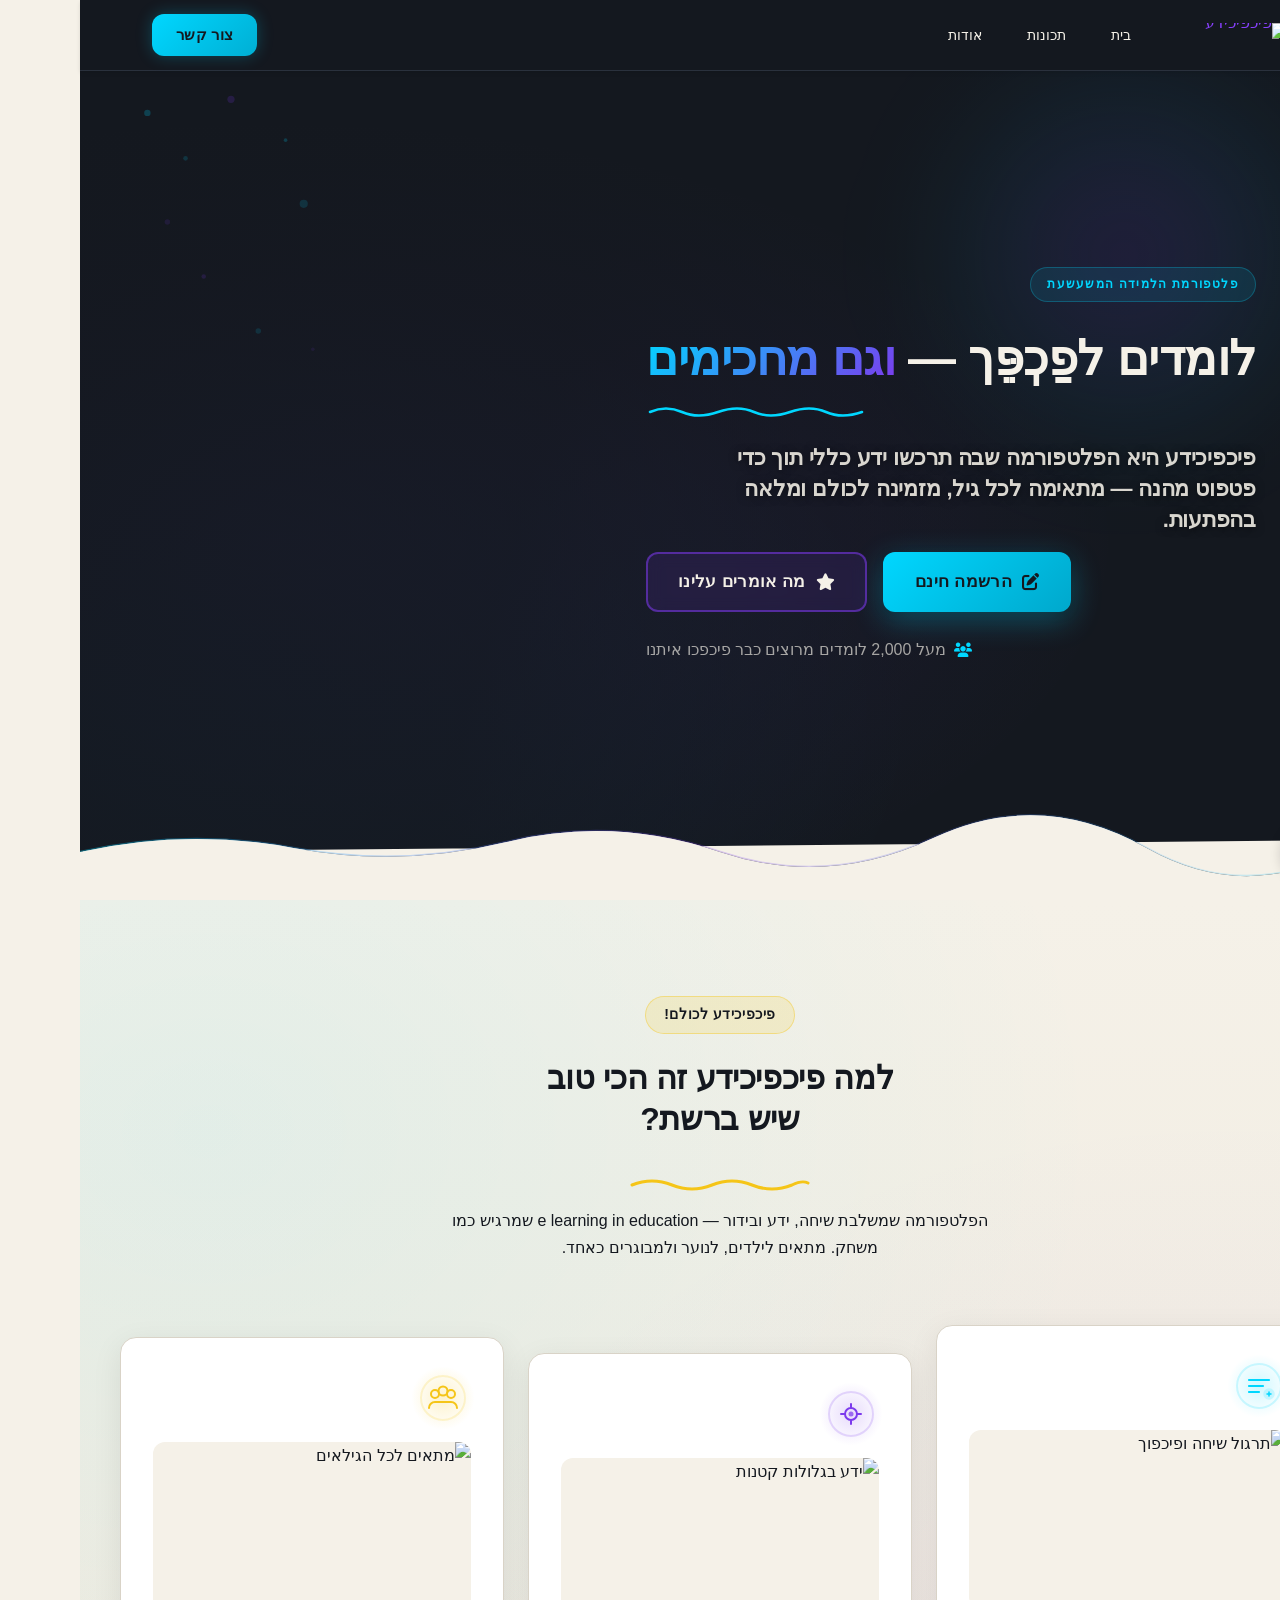
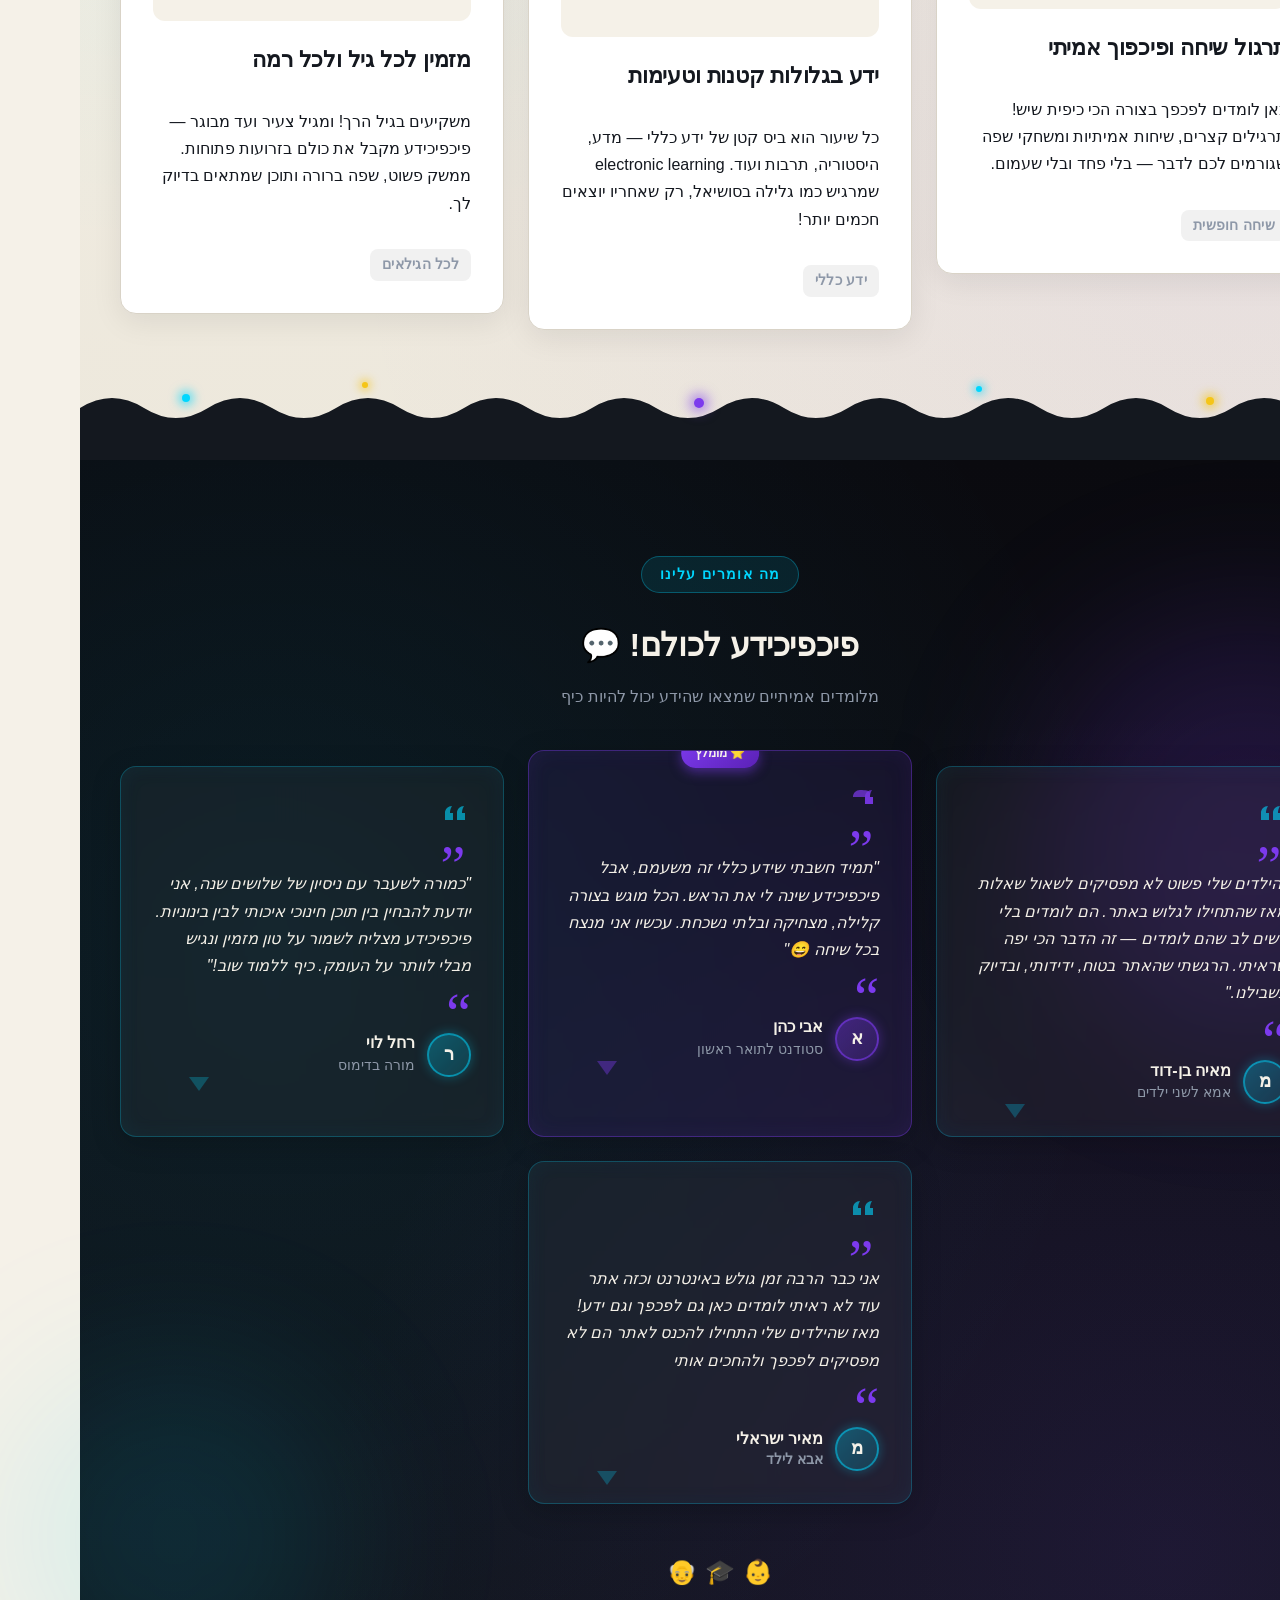
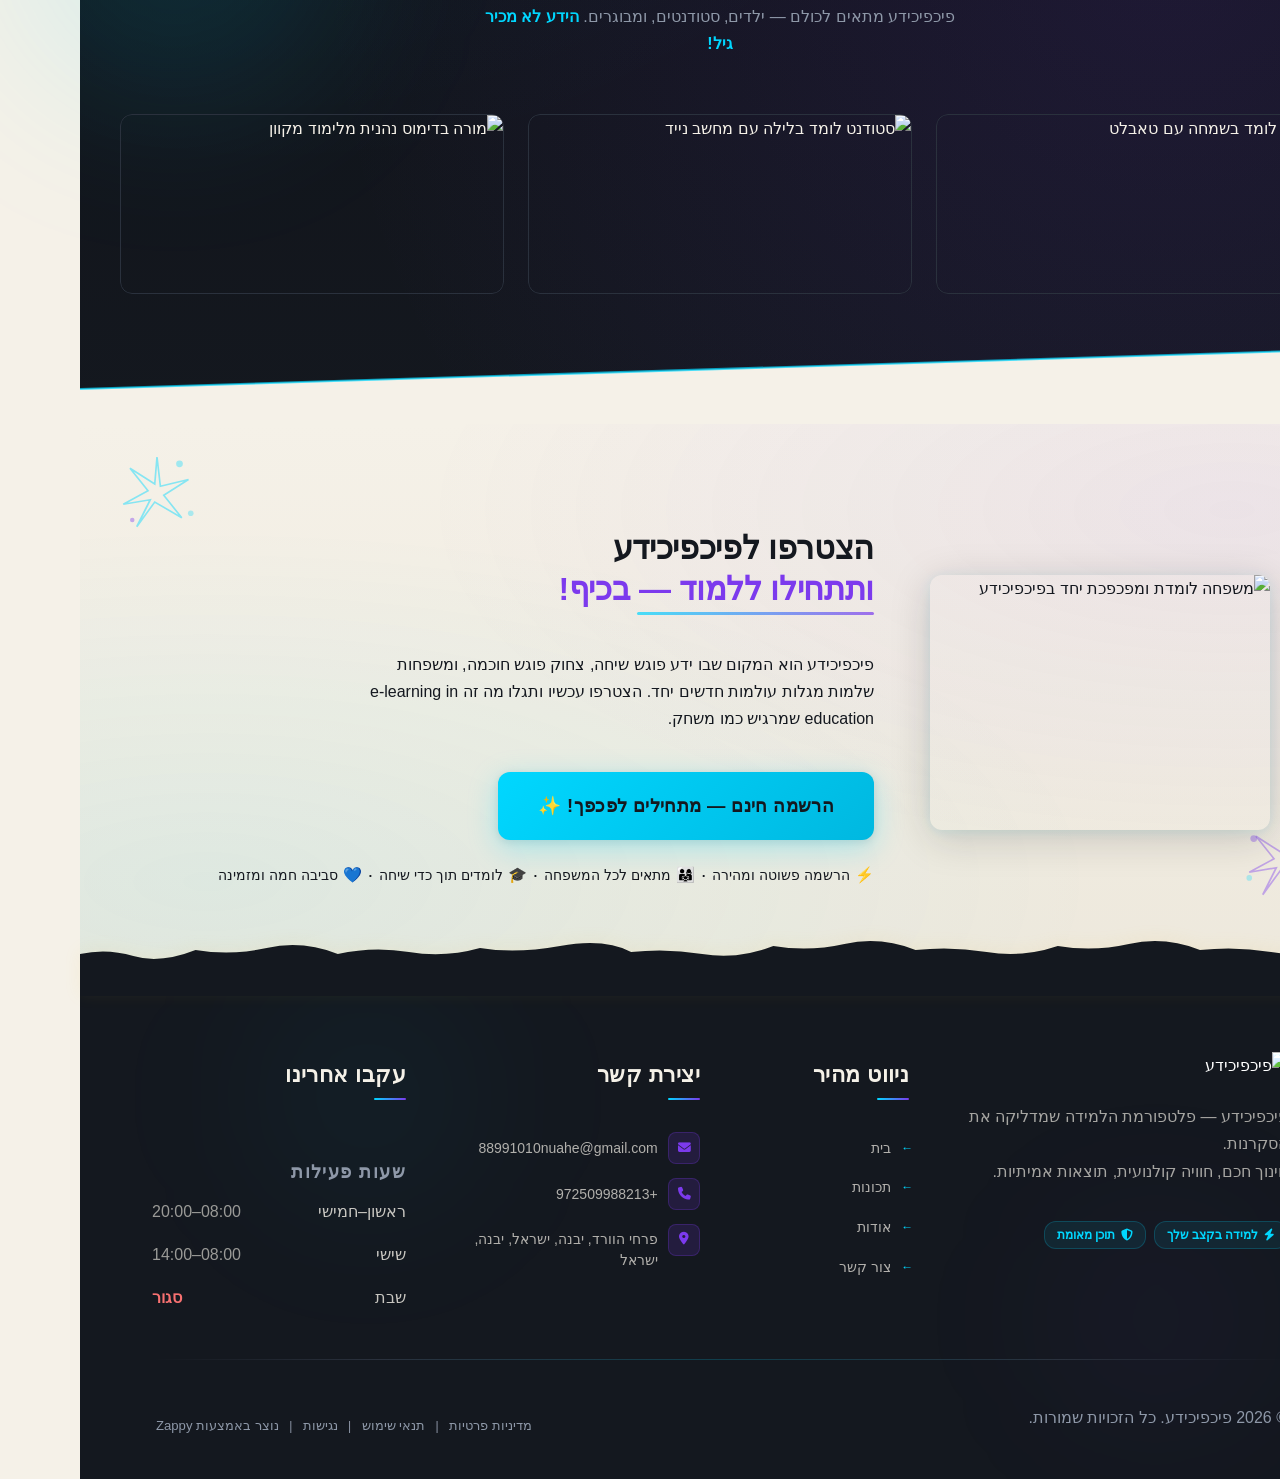
==== commit 5f65772d: "Background sync: Progressive GitHub Sync" ====
--- a/public/index.html
+++ b/public/index.html
@@ -1 +1 @@
-<!doctype html><html dir="rtl" lang="he"><head><meta charset="UTF-8"><meta content="width=device-width,initial-scale=1" name="viewport"><meta content="index, follow" name="robots"><title>e learning in education — פיכפיכידע</title><meta content="הצטרפו לפיכפיכידע – הפלטפורמה שמשלבת למידה אלקטרונית עם שיחה מהנה! משקיעים בגיל הרך ובכל גיל. הירשמו עכשיו וגלו עולם חדש של ידע!" name="description"><meta content="e learning in education, electronic learning, משקיעים בגיל הרך!, פיכפיכידע לכולם!, למידה מהנה" name="keywords"><link href="/assets/favicon.ico" rel="icon" type="image/x-icon"><link href="/assets/favicon-16x16.png" rel="icon" type="image/png" sizes="16x16"><link href="/assets/favicon-32x32.png" rel="icon" type="image/png" sizes="32x32"><link href="/assets/favicon-48x48.png" rel="icon" type="image/png" sizes="48x48"><link href="/assets/favicon-192x192.png" rel="icon" type="image/png" sizes="192x192"><link href="/assets/favicon-512x512.png" rel="icon" type="image/png" sizes="512x512"><link href="/assets/apple-touch-icon.png" rel="apple-touch-icon"><script>!function(){"use strict";var t="ede0223b-de63-475f-90e9-1a709c7e34c6",e="https://api.zappy5.com/api/analytics/track",a=18e5,n=2592e6,o=!0,i=!0,r=!0;var s=function(){var e="zappy_visitor_"+t,a=null;try{if(a=localStorage.getItem(e)){var o=JSON.parse(a),i=Date.now();if(i-o.created<n)return o.lastSeen=i,localStorage.setItem(e,JSON.stringify(o)),o.id}}catch(t){console.warn("Zappy Analytics: LocalStorage not available")}var r="zv_"+Date.now()+"_"+Math.random().toString(36).substr(2,9);try{localStorage.setItem(e,JSON.stringify({id:r,created:Date.now(),lastSeen:Date.now()}))}catch(t){}return r}(),c=function(){var e="zappy_session_"+t,n=null;try{if(n=sessionStorage.getItem(e)){var o=JSON.parse(n),i=Date.now();if(i-o.timestamp<a)return o.timestamp=i,sessionStorage.setItem(e,JSON.stringify(o)),o.id}}catch(t){console.warn("Zappy Analytics: SessionStorage not available")}var r="zs_"+Date.now()+"_"+Math.random().toString(36).substr(2,9);try{sessionStorage.setItem(e,JSON.stringify({id:r,timestamp:Date.now()}))}catch(t){}return r}();function l(a,n){n=n||{};var o={website_id:t,event_type:a,page_path:window.location.pathname,referrer:document.referrer||"direct",visitor_id:s,session_id:c,metadata:n};if(navigator.sendBeacon){var i=new Blob([JSON.stringify(o)],{type:"application/json"});navigator.sendBeacon(e,i)}else fetch(e,{method:"POST",headers:{"Content-Type":"application/json"},body:JSON.stringify(o),keepalive:!0}).catch(function(t){console.warn("Zappy Analytics: Failed to track event",t)})}o&&l("pageview",{title:document.title,url:window.location.href}),i&&document.addEventListener("click",function(t){var e=t.target;if("BUTTON"===e.tagName||e.closest("button")){var a="BUTTON"===e.tagName?e:e.closest("button");l("click",{element:"button",text:a.textContent.trim().substring(0,100),id:a.id||null,class:a.className||null})}else if("A"===e.tagName||e.closest("a")){var n="A"===e.tagName?e:e.closest("a");l("navigation",{element:"link",text:n.textContent.trim().substring(0,100),href:n.href,external:n.hostname!==window.location.hostname})}},!0),r&&document.addEventListener("submit",function(t){var e=t.target;l("form_submit",{form_id:e.id||null,form_name:e.name||null,form_action:e.action||null,form_method:e.method||"GET"})},!0);var d=Date.now();window.addEventListener("beforeunload",function(){l("page_unload",{time_on_page:Math.floor((Date.now()-d)/1e3),page_path:window.location.pathname})}),window.zappyAnalytics={track:l,getVisitorId:function(){return s},getSessionId:function(){return c}}}()</script><meta content="e learning in education — פיכפיכידע" property="og:title"><meta content="הצטרפו לפיכפיכידע – הפלטפורמה שמשלבת למידה אלקטרונית עם שיחה מהנה! משקיעים בגיל הרך ובכל גיל. הירשמו עכשיו וגלו עולם חדש של ידע!" property="og:description"><meta content="summary_large_image" name="twitter:card"><meta content="e learning in education — פיכפיכידע" name="twitter:title"><meta content="הצטרפו לפיכפיכידע – הפלטפורמה שמשלבת למידה אלקטרונית עם שיחה מהנה! משקיעים בגיל הרך ובכל גיל. הירשמו עכשיו וגלו עולם חדש של ידע!" name="twitter:description"><meta content="website" property="og:type"><meta content="he_IL" property="og:locale"><link href="https://cdnjs.cloudflare.com/ajax/libs/font-awesome/6.4.0/css/all.min.css" rel="stylesheet"><style>.skip-link{position:absolute;top:0;left:0;transform:translateY(-200%);padding:12px 18px;background:var(--bg-dark,#1a1a1a);color:var(--text-light,#fff);font-weight:600;border-radius:0 0 8px 0;z-index:10000}.skip-link:focus{transform:none;outline:2px solid var(--ring,#fff);outline-offset:2px}:focus-visible{outline:2px solid var(--ring,currentColor);outline-offset:3px}</style><link href="/assets/favicon.ico" rel="icon" type="image/x-icon"><link href="/assets/favicon-16x16.png" rel="icon" type="image/png" sizes="16x16"><link href="/assets/favicon-32x32.png" rel="icon" type="image/png" sizes="32x32"><link href="/assets/favicon-48x48.png" rel="icon" type="image/png" sizes="48x48"><link href="/assets/favicon-192x192.png" rel="icon" type="image/png" sizes="192x192"><link href="/assets/favicon-512x512.png" rel="icon" type="image/png" sizes="512x512"><link href="/assets/apple-touch-icon.png" rel="apple-touch-icon"><link href="https://cdn.jsdelivr.net/npm/vanilla-cookieconsent@3/dist/cookieconsent.css" rel="stylesheet"><script src="https://cdn.jsdelivr.net/npm/vanilla-cookieconsent@3/dist/cookieconsent.umd.js"></script><script src="https://cdn.jsdelivr.net/gh/mickidum/acc_toolbar/acctoolbar/acctoolbar.min.js"></script><link href="/styles.css" rel="stylesheet"><style id="zappy-dropdown-submenu-styles">#navMenu li:has(.sub-menu),.nav-menu li:has(.sub-menu),.navbar li:has(.sub-menu),nav li:has(.sub-menu){position:relative}#navMenu .sub-menu,.nav-menu .sub-menu,.navbar .sub-menu,nav .sub-menu{display:block!important;position:absolute!important;top:100%;left:0;min-width:220px;background:#fff;border-radius:8px;box-shadow:0 8px 25px rgba(0,0,0,.15);padding:8px 0;opacity:0;visibility:hidden;transform:translateY(10px);transition:all .3s ease;z-index:1000;list-style:none;pointer-events:none}#navMenu li:hover>.sub-menu,.nav-menu li:hover>.sub-menu,.navbar li:hover>.sub-menu,nav li:hover>.sub-menu{opacity:1!important;visibility:visible!important;transform:translateY(0)!important;pointer-events:auto!important}.sub-menu li{list-style:none;margin:0;padding:0}.sub-menu a{display:block!important;padding:10px 16px!important;color:var(--text-dark,#333)!important;font-weight:500;text-decoration:none;white-space:nowrap;transition:background-color .2s}.sub-menu .zappy-nav-child>a{padding-left:28px!important;font-size:.9em!important;opacity:.85!important}[dir=rtl] .sub-menu .zappy-nav-child>a,html[lang=ar] .sub-menu .zappy-nav-child>a,html[lang=he] .sub-menu .zappy-nav-child>a{padding-left:10px!important;padding-right:28px!important}.sub-menu .zappy-nav-parent>a{font-weight:600!important}.sub-menu a:hover{background-color:#f5f5f5}[dir=rtl] .nav-menu .sub-menu,[dir=rtl] .navbar .sub-menu,[dir=rtl] nav .sub-menu,html[lang=ar] .nav-menu .sub-menu,html[lang=ar] .navbar .sub-menu,html[lang=ar] nav .sub-menu,html[lang=he] .nav-menu .sub-menu,html[lang=he] .navbar .sub-menu,html[lang=he] nav .sub-menu{left:auto!important;right:0!important}.sub-menu:empty,.sub-menu:not(:has(li)):not(:has(> a)),.sub-menu:not(:has(li:not(.zappy-hidden-menu-item))):not(:has(> a)){display:none!important;opacity:0!important;visibility:hidden!important;pointer-events:none!important}li:has(.menu-group-title):hover>.sub-menu{opacity:1!important;visibility:visible!important;transform:translateY(0)!important;pointer-events:auto!important}#navMenu>li>.menu-group-title,.nav-menu>li>.menu-group-title{display:inline-block;padding:.5rem 1rem;cursor:default;user-select:none}@media (max-width:768px){#navMenu .sub-menu,.nav-menu .sub-menu,.navbar .sub-menu,nav .sub-menu{position:static!important;transform:none!important;box-shadow:none!important;background:0 0!important;max-height:0;overflow:hidden;opacity:0;visibility:hidden;transition:max-height .3s ease,opacity .3s ease;padding:0!important;border-radius:0!important}#navMenu .sub-menu.mobile-expanded,.nav-menu .sub-menu.mobile-expanded,.navbar .sub-menu.mobile-expanded{max-height:none!important;overflow-y:visible!important;opacity:1!important;visibility:visible!important;padding:8px 0 8px 16px!important}[dir=rtl] .sub-menu.mobile-expanded,html[lang=he] .sub-menu.mobile-expanded{padding:8px 16px 8px 0!important}#navMenu li:hover>.sub-menu,.nav-menu li:hover>.sub-menu,.navbar li:hover>.sub-menu,nav li:hover>.sub-menu{opacity:0;visibility:hidden;pointer-events:none}#navMenu li>.sub-menu.mobile-expanded,.nav-menu li>.sub-menu.mobile-expanded,.navbar li>.sub-menu.mobile-expanded,nav li>.sub-menu.mobile-expanded{opacity:1!important;visibility:visible!important;pointer-events:auto!important}#navMenu li:has(.sub-menu),.nav-menu li:has(.sub-menu),.navbar li:has(.sub-menu),nav li:has(.sub-menu){display:flex!important;flex-wrap:wrap!important;align-items:center!important;position:relative!important;min-height:44px!important}#navMenu li:has(.sub-menu)>a,.nav-menu li:has(.sub-menu)>a,.navbar li:has(.sub-menu)>a,nav li:has(.sub-menu)>a{flex:1!important;min-width:0!important}#navMenu li:has(.sub-menu)>.menu-group-title,.nav-menu li:has(.sub-menu)>.menu-group-title,.navbar li:has(.sub-menu)>.menu-group-title,nav li:has(.sub-menu)>.menu-group-title{flex:1!important;min-width:0!important;padding:0!important;line-height:inherit!important}#navMenu li:has(.sub-menu)>.sub-menu,.nav-menu li:has(.sub-menu)>.sub-menu,.navbar li:has(.sub-menu)>.sub-menu,nav li:has(.sub-menu)>.sub-menu{flex-basis:100%!important;width:100%!important}#navMenu li:has(.sub-menu)>a [class*=arrow],#navMenu li:has(.sub-menu)>a [class*=chevron],.nav-menu li:has(.sub-menu)>a .fa-angle-down,.nav-menu li:has(.sub-menu)>a .fa-chevron-down,.nav-menu li:has(.sub-menu)>a [class*=arrow],.nav-menu li:has(.sub-menu)>a [class*=chevron],nav li:has(.sub-menu)>a [class*=arrow],nav li:has(.sub-menu)>a [class*=chevron]{display:none!important;visibility:hidden!important}.mobile-submenu-toggle{display:flex!important;align-items:center!important;justify-content:center!important;width:44px!important;height:auto!important;background:0 0!important;border:none!important;cursor:pointer!important;color:var(--text-light)!important;position:static!important;flex-shrink:0!important;align-self:stretch!important;z-index:2!important;padding:0!important;margin:0!important}.mobile-submenu-toggle::after{content:''!important;width:0!important;height:0!important;border-left:6px solid transparent!important;border-right:6px solid transparent!important;border-top:7px solid currentColor!important;transition:transform .3s ease!important}.mobile-submenu-toggle.expanded::after{transform:rotate(180deg)!important}.sub-menu a{padding:10px 0!important;display:block!important;color:var(--text-light)!important;white-space:normal!important}.sub-menu .zappy-nav-child>a{padding-left:28px!important;font-size:.9em!important;opacity:.85!important}[dir=rtl] .sub-menu .zappy-nav-child>a,html[lang=ar] .sub-menu .zappy-nav-child>a,html[lang=he] .sub-menu .zappy-nav-child>a{padding-left:0!important;padding-right:28px!important}.sub-menu .zappy-nav-parent>a{font-weight:600!important}#navMenu.active,.nav-menu.active{max-width:100vw!important;overflow-x:hidden!important;box-sizing:border-box!important}.navbar .sub-menu li a,.zappy-products-dropdown .sub-menu a,nav.navbar .sub-menu li a{color:var(--text-light)!important}}@media (min-width:769px){.mobile-submenu-toggle{display:none!important}}</style><style id="zappy-widget-visibility">html[dir=rtl] .whatsapp-float{right:20px!important;left:auto!important}html:not([dir]) .whatsapp-float,html[dir=ltr] .whatsapp-float{left:20px!important;right:auto!important}html[dir=rtl] #mic-access-tool-general-button,html[dir=rtl] #mic-init-access-tool #mic-access-tool-general-button,html[dir=rtl] #mic-init-access-tool .mic-access-tool-general-button,html[dir=rtl] ._access-icon,html[dir=rtl] .mic-access-tool-general-button{left:20px!important;right:auto!important}html:not([dir]) #mic-access-tool-general-button,html:not([dir]) #mic-init-access-tool #mic-access-tool-general-button,html:not([dir]) #mic-init-access-tool .mic-access-tool-general-button,html:not([dir]) ._access-icon,html:not([dir]) .mic-access-tool-general-button,html[dir=ltr] #mic-access-tool-general-button,html[dir=ltr] #mic-init-access-tool #mic-access-tool-general-button,html[dir=ltr] #mic-init-access-tool .mic-access-tool-general-button,html[dir=ltr] ._access-icon,html[dir=ltr] .mic-access-tool-general-button{right:20px!important;left:auto!important}@media (max-width:768px){.whatsapp-float{display:flex!important}}@media (min-width:769px){.whatsapp-float{display:flex!important}}@media (max-width:768px){#mic-access-tool-general-button,#mic-init-access-tool #mic-access-tool-general-button,#mic-init-access-tool .mic-access-tool-general-button,._access-icon,.mic-access-tool-general-button{display:flex!important;visibility:visible!important;opacity:1!important;pointer-events:auto!important}#mic-access-tool-box.opened-mic-access-tool,#mic-init-access-tool #mic-access-tool-box.opened-mic-access-tool,.mic-access-tool-box.opened-mic-access-tool{visibility:visible!important;opacity:1!important;pointer-events:auto!important}}@media (min-width:769px){#mic-access-tool-general-button,#mic-init-access-tool #mic-access-tool-general-button,#mic-init-access-tool .mic-access-tool-general-button,._access-icon,.mic-access-tool-general-button{display:flex!important;visibility:visible!important;opacity:1!important;pointer-events:auto!important}#mic-access-tool-box.opened-mic-access-tool,#mic-init-access-tool #mic-access-tool-box.opened-mic-access-tool,.mic-access-tool-box.opened-mic-access-tool{visibility:visible!important;opacity:1!important;pointer-events:auto!important}}</style></head><body><a href="#main" class="skip-link">דלג לתוכן הראשי</a><nav class="navbar" dir="rtl"><button aria-label="Menu" class="mobile-toggle" id="mobileToggle"><svg viewBox="0 0 24 24" fill="none" height="24" width="24" class="hamburger-icon"><path d="M3 12h18M3 6h18M3 18h18" stroke="currentColor" stroke-width="2" stroke-linecap="round"></path></svg> <svg viewBox="0 0 24 24" fill="none" height="24" width="24" class="close-icon" style="display:none"><path d="M18 6L6 18M6 6l12 12" stroke="currentColor" stroke-width="2" stroke-linecap="round"></path></svg></button> <button aria-label="Call" class="phone-header-btn" data-phone="[business_phone]"><svg viewBox="0 0 24 24" fill="currentColor" height="20" width="20"><path d="M22 16.92v3a2 2 0 0 1-2.18 2 19.79 19.79 0 0 1-8.63-3.07 19.5 19.5 0 0 1-6-6 19.79 19.79 0 0 1-3.07-8.67A2 2 0 0 1 4.11 2h3a2 2 0 0 1 2 1.72 12.84 12.84 0 0 0 .7 2.81 2 2 0 0 1-.45 2.11L8.09 9.91a16 16 0 0 0 6 6l1.27-1.27a2 2 0 0 1 2.11-.45 12.84 12.84 0 0 0 2.81.7A2 2 0 0 1 22 16.92z"></path></svg></button><div class="nav-container"><div class="nav-right-group"><div class="nav-brand"><a href="/" class="logo-link"><img alt="פיכפיכידע" src="/assets/site-----image-1.webp" class="logo"></a></div><ul class="nav-menu" id="navMenu"><li><a href="/">בית</a></li><li><a href="/features">תכונות</a></li><li><a href="/about">אודות</a></li></ul></div><div class="nav-cta-container"><a href="/contact" class="nav-cta-btn">צור קשר</a></div></div></nav><script>window.addEventListener("load",function(){const e=document.querySelector(".navbar, nav, header");if(!e)return void console.log("[Navbar] Navbar element not found");let t=document.getElementById("mobileToggle")||document.querySelector(".mobile-toggle")||document.querySelector(".hamburger")||document.querySelector(".hamburger-menu")||document.querySelector(".menu-toggle")||document.querySelector(".burger-menu")||document.querySelector('[aria-label="Menu"]')||document.querySelector('[aria-label="תפריט"]');const n=document.querySelector(".phone-header-btn"),o=window.getComputedStyle(e);let r=o.backgroundColor;if(console.log("[Navbar] Initial navbar background:",r),"transparent"===r||"rgba(0, 0, 0, 0)"===r||r.startsWith("rgba")&&r.includes(", 0)")){const e=o.backgroundImage;if(e&&"none"!==e)console.log("[Navbar] Navbar has background image/gradient, using dark text"),r="rgb(240, 240, 240)";else{const e=window.getComputedStyle(document.body).backgroundColor;console.log("[Navbar] Navbar transparent, using body background:",e),r=e}}const a=r.match(/\d+/g);if(a&&a.length>=3){const e=(.299*parseInt(a[0])+.587*parseInt(a[1])+.114*parseInt(a[2]))/255;console.log("[Navbar] Mobile button colors preserved from Claude CSS (luminance:",e.toFixed(2)+")");const o=document.createElement("style");o.id="zappy-mobile-nav-fix";document.documentElement.lang;document.documentElement.dir,o.textContent='\n        /* Hide mobile buttons on desktop, show only on mobile */\n        @media (min-width: 769px) {\n          .mobile-toggle,\n          .phone-header-btn {\n            display: none !important;\n          }\n        }\n        \n        /* Show and position mobile buttons correctly on mobile */\n        @media (max-width: 768px) {\n          .navbar,\n          nav.navbar {\n            min-height: 70px !important;\n          }\n\n          .mobile-toggle,\n          .phone-header-btn {\n            position: absolute !important;\n            top: 0 !important;\n            bottom: 0 !important;\n            margin-top: auto !important;\n            margin-bottom: auto !important;\n            transform: none !important;\n            z-index: 1001 !important;\n            display: flex !important;\n            align-items: center !important;\n            justify-content: center !important;\n            width: 36px !important;\n            height: 36px !important;\n            border-radius: 50% !important;\n            border: none !important;\n            cursor: pointer !important;\n            padding: 6px !important;\n            background: none !important;\n            color: var(--nav-text, var(--text-light)) !important;\n            touch-action: manipulation !important;\n            -webkit-tap-highlight-color: transparent !important;\n          }\n\n          html[data-zappy-site-type="ecommerce"] .phone-header-btn,\n          body[data-zappy-site-type="ecommerce"] .phone-header-btn,\n          html[data-zappy-site-type="ecommerce"] header .phone-header-btn,\n          html[data-zappy-site-type="ecommerce"] nav .phone-header-btn {\n            display: none !important;\n            visibility: hidden !important;\n            width: 0 !important;\n            height: 0 !important;\n            min-width: 0 !important;\n            overflow: hidden !important;\n          }\n          \n          /* LTR positioning (default): hamburger LEFT, phone RIGHT */\n          html:not([dir="rtl"]):not([lang="he"]):not([lang="ar"]) .mobile-toggle,\n          html[dir="ltr"] .mobile-toggle {\n            left: 12px !important;\n            right: auto !important;\n          }\n          html:not([dir="rtl"]):not([lang="he"]):not([lang="ar"]) .phone-header-btn,\n          html[dir="ltr"] .phone-header-btn {\n            right: 12px !important;\n            left: auto !important;\n          }\n          \n          /* RTL positioning: hamburger RIGHT, phone LEFT */\n          html[dir="rtl"] .mobile-toggle,\n          html[lang="he"] .mobile-toggle,\n          html[lang="ar"] .mobile-toggle {\n            right: 12px !important;\n            left: auto !important;\n          }\n          html[dir="rtl"] .phone-header-btn,\n          html[lang="he"] .phone-header-btn,\n          html[lang="ar"] .phone-header-btn {\n            left: 12px !important;\n            right: auto !important;\n          }\n          \n          /* CRITICAL: Ensure nav-container has min-height on mobile */\n          /* All children are positioned absolutely/fixed on mobile, so height:auto collapses to 0 */\n          .nav-container {\n            min-height: 70px !important;\n            position: relative !important;\n          }\n          \n          /* Ensure SVG icons are properly sized and inherit color */\n          .mobile-toggle svg,\n          .phone-header-btn svg {\n            width: 24px !important;\n            height: 24px !important;\n            /* Don\'t force display - let JavaScript control hamburger/close toggle */\n          }\n          \n          /* Reset nav-cta-container on mobile - remove desktop box-shadow/padding */\n          /* that creates a visible ghost box when CTA button is hidden */\n          .nav-cta-container {\n            box-shadow: none !important;\n            padding: 0 !important;\n          }\n          \n          /* Hide nav-cta-container entirely on mobile when there\'s no lang-switcher */\n          /* (only the CTA button is inside, and it\'s hidden on mobile) */\n          .nav-cta-container:not(:has(.lang-switcher)) {\n            display: none !important;\n          }\n          \n          /* CRITICAL: Prevent hero image fade gradient from bleeding over headline text */\n          /* The .image-fade-gradient has bottom: -30px (extends below parent) */\n          /* On mobile stacked layout, this overlaps the h1 text below the image */\n          .hero-image-column {\n            overflow: hidden !important;\n          }\n          .image-fade-gradient {\n            bottom: 0 !important;\n          }\n          \n          /* Hide desktop language switcher on mobile - hamburger menu handles it */\n          /* High specificity to override stored CSS */\n          .lang-switcher,\n          .nav-cta-container .lang-switcher,\n          .nav-container .lang-switcher,\n          .navbar .lang-switcher,\n          .navbar .nav-cta-container .lang-switcher {\n            display: none !important;\n          }\n        }\n      ';const r=document.getElementById("zappy-mobile-nav-fix");r&&r.remove(),document.head.appendChild(o),console.log("[Navbar] Critical CSS injected for mobile nav positioning");const i=window.innerWidth<=768;if(t){const e=t.querySelector(".hamburger-icon"),n=t.querySelector(".close-icon");e&&(e.style.setProperty("width","24px","important"),e.style.setProperty("height","24px","important"),e.style.setProperty("display","block","important")),n&&(n.style.setProperty("width","24px","important"),n.style.setProperty("height","24px","important"),n.style.setProperty("display","none","important")),i?(t.style.setProperty("position","absolute","important"),t.style.setProperty("top","0","important"),t.style.setProperty("bottom","0","important"),t.style.setProperty("margin-top","auto","important"),t.style.setProperty("margin-bottom","auto","important"),t.style.setProperty("transform","none","important"),t.style.setProperty("z-index","1001","important"),t.style.removeProperty("left"),t.style.removeProperty("right"),console.log("[Navbar] Mobile toggle positioning applied (mobile viewport)")):(t.style.removeProperty("position"),t.style.removeProperty("top"),t.style.removeProperty("transform"),t.style.removeProperty("z-index"),t.style.removeProperty("left"),t.style.removeProperty("right"),console.log("[Navbar] Desktop viewport - cleared mobile toggle inline positioning"))}if(n){const e=n.querySelector("svg");e&&(e.style.width="24px",e.style.height="24px",e.setAttribute("width","24"),e.setAttribute("height","24")),i?(n.style.setProperty("position","absolute","important"),n.style.setProperty("top","0","important"),n.style.setProperty("bottom","0","important"),n.style.setProperty("margin-top","auto","important"),n.style.setProperty("margin-bottom","auto","important"),n.style.setProperty("transform","none","important"),n.style.setProperty("z-index","1001","important"),n.style.removeProperty("left"),n.style.removeProperty("right"),console.log("[Navbar] Phone button positioning applied (mobile viewport)")):(n.style.removeProperty("position"),n.style.removeProperty("top"),n.style.removeProperty("transform"),n.style.removeProperty("z-index"),n.style.removeProperty("left"),n.style.removeProperty("right"),console.log("[Navbar] Desktop viewport - cleared phone button inline positioning"))}}else console.log("[Navbar] Could not parse background color:",r);t=document.getElementById("mobileToggle")||document.querySelector(".mobile-toggle")||document.querySelector(".hamburger")||document.querySelector(".hamburger-menu")||document.querySelector(".menu-toggle")||document.querySelector(".burger-menu")||document.querySelector('[aria-label="Menu"]')||document.querySelector('[aria-label="תפריט"]');const i=document.getElementById("navMenu")||document.querySelector(".nav-menu")||document.querySelector(".nav-links")||document.querySelector("nav ul:not(.submenu)");if(!t||!i)return void console.log("[Navbar] Mobile toggle or menu not found:",{toggle:!!t,menu:!!i});i.id||(i.id="navMenu"),console.log("[Navbar] Initializing mobile menu...");const l=t.cloneNode(!0);t.parentNode.replaceChild(l,t);var s=0;function p(e){var t=Date.now();t-s<300||(s=t,function(e){e.preventDefault(),e.stopPropagation();const t=l.querySelector(".hamburger-icon"),n=l.querySelector(".close-icon");i.classList.contains("active")?(i.classList.remove("active"),t&&t.style.setProperty("display","block","important"),n&&n.style.setProperty("display","none","important"),document.body.style.overflow="",console.log("[Navbar] Menu closed")):(i.classList.add("active"),t&&t.style.setProperty("display","none","important"),n&&n.style.setProperty("display","block","important"),document.body.style.overflow="hidden",console.log("[Navbar] Menu opened"))}(e))}l.addEventListener("click",p),l.addEventListener("touchend",p),i.querySelectorAll("a").forEach(function(e){e.addEventListener("click",function(){if("#"===this.getAttribute("href"))return;const e=l.querySelector(".hamburger-icon"),t=l.querySelector(".close-icon");i.classList.remove("active"),e&&e.style.setProperty("display","block","important"),t&&t.style.setProperty("display","none","important"),document.body.style.overflow="",console.log("[Navbar] Menu closed (link clicked)")})});var m=i.querySelectorAll(".dropdown-toggle");m.forEach(function(e){e.addEventListener("click",function(e){e.preventDefault(),e.stopPropagation();var t=this.closest(".nav-dropdown");t&&(t.parentNode.querySelectorAll(".nav-dropdown.open").forEach(function(e){e!==t&&e.classList.remove("open")}),t.classList.toggle("open"),console.log("[Navbar] Dropdown toggled:",t.classList.contains("open")?"open":"closed"))})}),document.addEventListener("click",function(e){e.target.closest(".nav-dropdown")||document.querySelectorAll(".nav-dropdown.open").forEach(function(e){e.classList.remove("open")})}),console.log("[Navbar] Dropdown handlers initialized for "+m.length+" dropdowns"),n&&n.addEventListener("click",function(){const e=document.querySelectorAll('a[href^="tel:"]'),t=e.length>0?e[0].getAttribute("href").replace("tel:",""):"[business_phone]";window.location.href="tel:"+t,console.log("[Navbar] Phone button clicked")}),console.log("[Navbar] Mobile menu initialized successfully")})</script><main id="main"><section class="index-hero-section" data-band-index="0" data-layout-spec="בית-hero" dir="rtl" data-hero-type="fullscreen-scrim"><div class="hero-bg-wrapper" aria-hidden="true"><img alt="סצנת למידה קסומה עם פנקס ציורים מואר ורמזים לידע ושיחה" src="/assets/site-index-hero-image-1.webp" data-context="Cinematic dark educational scene: a warm glowing desk lamp illuminating an open notebook filled with hand-drawn doodles of speech bubbles, question marks, stars, and knowledge symbols. Scattered papers with Hebrew letters and playful sketches. Deep charcoal and near-black background with subtle warm amber and electric cyan glow accents. Bokeh effect, moody atmospheric lighting, premium editorial photography style. No people, no text overlays." data-placeholder="index-hero-image-1" height="700" loading="eager" width="1200" class="hero-bg-img" data-hero-bg="true" fetchpriority="high"></div><div class="hero-scrim" aria-hidden="true"></div><div class="hero-deco-blob" aria-hidden="true"></div><svg viewBox="0 0 220 320" aria-hidden="true" xmlns="http://www.w3.org/2000/svg" data-no-icon-edit="true" class="hero-deco-dots"><circle cx="18" cy="40" fill="var(--secondary)" r="3.5" opacity="0.22"></circle><circle cx="60" cy="90" fill="var(--secondary)" r="2.5" opacity="0.15"></circle><circle cx="110" cy="25" fill="var(--accent)" r="4" opacity="0.18"></circle><circle cx="170" cy="70" fill="var(--secondary)" r="2" opacity="0.2"></circle><circle cx="40" cy="160" fill="var(--accent)" r="3" opacity="0.12"></circle><circle cx="190" cy="140" fill="var(--secondary)" r="4.5" opacity="0.14"></circle><circle cx="80" cy="220" fill="var(--accent)" r="2.5" opacity="0.16"></circle><circle cx="140" cy="280" fill="var(--secondary)" r="3" opacity="0.13"></circle><circle cx="200" cy="300" fill="var(--accent)" r="2" opacity="0.1"></circle></svg><div class="hero-content-wrapper"><div class="hero-content"><span class="hero-eyebrow">פלטפורמת הלמידה המשעשעת</span><h1 class="hero-headline">לומדים לפַכְפֵּך — <span class="hero-headline-accent">וגם מחכימים</span></h1><svg viewBox="0 0 220 18" aria-hidden="true" xmlns="http://www.w3.org/2000/svg" data-no-icon-edit="true" class="hero-wavy-underline"><path d="M4,9 Q20,2 36,9 T72,9 T108,9 T144,9 T180,9 T216,9" fill="none" stroke="var(--secondary)" stroke-width="2.5" stroke-linecap="round"></path></svg><h3 class="hero-subtitle">פיכפיכידע היא הפלטפורמה שבה תרכשו ידע כללי תוך כדי פטפוט מהנה — מתאימה לכל גיל, מזמינה לכולם ומלאה בהפתעות.</h3><div class="hero-cta-group"><a href="/register" class="hero-btn-primary"><i class="fa-solid fa-pen-to-square" aria-hidden="true"></i> הרשמה חינם </a><a href="#testimonials" class="hero-btn-secondary"><i class="fa-solid fa-star" aria-hidden="true"></i> מה אומרים עלינו</a></div><p class="hero-social-proof"><i class="fa-solid fa-users" aria-hidden="true"></i> מעל 2,000 לומדים מרוצים כבר פיכפכו איתנו</p></div></div><div class="hero-divider-wrapper"><svg viewBox="0 0 1440 90" aria-hidden="true" xmlns="http://www.w3.org/2000/svg" data-no-icon-edit="true" preserveAspectRatio="none"><defs><linearGradient id="waveGlow" x1="0%" x2="100%" y1="0%" y2="0%"><stop offset="0%" stop-color="#00D7FF" stop-opacity="0.35"></stop><stop offset="50%" stop-color="#7C3AED" stop-opacity="0.25"></stop><stop offset="100%" stop-color="#00D7FF" stop-opacity="0.2"></stop></linearGradient></defs><path d="M0,42 Q120,18 240,38 T480,32 T720,42 T960,28 T1200,38 T1440,30" fill="var(--bg-light)" stroke="url(#waveGlow)" stroke-width="2.5"></path><path d="M0,90 L0,42 Q120,18 240,38 T480,32 T720,42 T960,28 T1200,38 T1440,30 L1440,90 Z" fill="var(--bg-light)"></path></svg></div></section><section class="index-features-section" data-band-index="1" data-layout-spec="בית-features" dir="rtl"><div class="index-features-container"><div class="index-features-intro"><span class="index-features-eyebrow">פיכפיכידע לכולם!</span><h2 class="index-features-heading">למה פיכפיכידע זה הכי טוב<br>שיש ברשת?</h2><svg viewBox="0 0 180 18" aria-hidden="true" xmlns="http://www.w3.org/2000/svg" data-no-icon-edit="true" fill="none" class="index-features-wavy"><path d="M2 12 Q22 4 42 12 Q62 20 82 12 Q102 4 122 12 Q142 20 162 12 Q172 7 178 10" fill="none" stroke="#F5C518" stroke-width="3" stroke-linecap="round"></path></svg><p class="index-features-subtext">הפלטפורמה שמשלבת שיחה, ידע ובידור — e learning in education שמרגיש כמו משחק. מתאים לילדים, לנוער ולמבוגרים כאחד.</p></div><div class="index-features-grid"><article class="index-features-card index-features-card--1"><div class="index-features-icon-wrap"><svg viewBox="0 0 48 48" aria-hidden="true" xmlns="http://www.w3.org/2000/svg" fill="none" height="48" width="48" data-element-type="icon" data-icon-type="svg"><circle cx="24" cy="24" fill="none" r="22" opacity="0.18" stroke="#00D7FF" stroke-width="2"></circle><path d="M14 18h20M14 24h14M14 30h10" stroke="#00D7FF" stroke-width="2.2" stroke-linecap="round"></path><circle cx="34" cy="32" fill="#00D7FF" r="5" opacity="0.15" stroke="#00D7FF" stroke-width="1.5"></circle><path d="M32 32h4M34 30v4" stroke="#00D7FF" stroke-width="1.5" stroke-linecap="round"></path></svg><div class="index-features-icon-glow index-features-icon-glow--cyan"></div></div><div class="index-features-card-image-wrap"><img alt="תרגול שיחה ופיכפוך" src="/assets/site-index-features-image-1.webp" data-context="Playful illustration of two people chatting animatedly in a colorful speech bubble environment, Hebrew educational platform, warm and friendly, cartoon-like doodle style with cyan and gold accents" data-placeholder="index-features-image-1" height="220" loading="lazy" width="400" class="index-features-card-img" decoding="async"></div><h3 class="index-features-card-title">תרגול שיחה ופיכפוך אמיתי</h3><p class="index-features-card-text">כאן לומדים לפכפך בצורה הכי כיפית שיש! תרגילים קצרים, שיחות אמיתיות ומשחקי שפה שגורמים לכם לדבר — בלי פחד ובלי שעמום.</p><div class="index-features-card-tag">שיחה חופשית</div></article><article class="index-features-card index-features-card--2"><div class="index-features-icon-wrap"><svg viewBox="0 0 48 48" aria-hidden="true" xmlns="http://www.w3.org/2000/svg" fill="none" height="48" width="48" data-element-type="icon" data-icon-type="svg"><circle cx="24" cy="24" fill="none" r="22" opacity="0.18" stroke="#7C3AED" stroke-width="2"></circle><path d="M24 14v4M24 30v4M14 24h4M30 24h4" stroke="#7C3AED" stroke-width="2" stroke-linecap="round"></path><circle cx="24" cy="24" fill="none" r="6" stroke="#7C3AED" stroke-width="2"></circle><circle cx="24" cy="24" fill="#7C3AED" r="2.5" opacity="0.7"></circle></svg><div class="index-features-icon-glow index-features-icon-glow--violet"></div></div><div class="index-features-card-image-wrap"><img alt="ידע בגלולות קטנות" src="/assets/site-index-features-image-2.webp" data-context="Colorful bite-sized knowledge cards floating in the air with fun facts written on them, lightbulb icons, stars, educational platform illustration, warm ivory and violet tones, playful and inviting" data-placeholder="index-features-image-2" height="220" loading="lazy" width="400" class="index-features-card-img" decoding="async"></div><h3 class="index-features-card-title">ידע בגלולות קטנות וטעימות</h3><p class="index-features-card-text">כל שיעור הוא ביס קטן של ידע כללי — מדע, היסטוריה, תרבות ועוד. electronic learning שמרגיש כמו גלילה בסושיאל, רק שאחריו יוצאים חכמים יותר!</p><div class="index-features-card-tag">ידע כללי</div></article><article class="index-features-card index-features-card--3"><div class="index-features-icon-wrap"><svg viewBox="0 0 48 48" aria-hidden="true" xmlns="http://www.w3.org/2000/svg" fill="none" height="48" width="48" data-element-type="icon" data-icon-type="svg"><circle cx="24" cy="24" fill="none" r="22" opacity="0.18" stroke="#F5C518" stroke-width="2"></circle><circle cx="16" cy="20" fill="none" r="4" stroke="#F5C518" stroke-width="2"></circle><circle cx="24" cy="17" fill="none" r="4.5" stroke="#F5C518" stroke-width="2"></circle><circle cx="32" cy="20" fill="none" r="4" stroke="#F5C518" stroke-width="2"></circle><path d="M10 34c0-3.3 2.7-6 6-6h16c3.3 0 6 2.7 6 6" fill="none" stroke="#F5C518" stroke-width="2" stroke-linecap="round"></path></svg><div class="index-features-icon-glow index-features-icon-glow--gold"></div></div><div class="index-features-card-image-wrap"><img alt="מתאים לכל הגילאים" src="/assets/site-index-features-image-3.webp" data-context="Diverse group of people of different ages — children, young adults, and older adults — smiling and learning together on a colorful educational platform, warm and welcoming, illustrated style with gold and warm tones" data-placeholder="index-features-image-3" height="220" loading="lazy" width="400" class="index-features-card-img" decoding="async"></div><h3 class="index-features-card-title">מזמין לכל גיל ולכל רמה</h3><p class="index-features-card-text">משקיעים בגיל הרך! ומגיל צעיר ועד מבוגר — פיכפיכידע מקבל את כולם בזרועות פתוחות. ממשק פשוט, שפה ברורה ותוכן שמתאים בדיוק לך.</p><div class="index-features-card-tag">לכל הגילאים</div></article></div></div><div class="index-features-divider-wrapper"><span class="index-features-dot index-features-dot--1" aria-hidden="true"></span> <span class="index-features-dot index-features-dot--2" aria-hidden="true"></span> <span class="index-features-dot index-features-dot--3" aria-hidden="true"></span> <span class="index-features-dot index-features-dot--4" aria-hidden="true"></span> <span class="index-features-dot index-features-dot--5" aria-hidden="true"></span> <svg viewBox="0 0 1200 90" aria-hidden="true" xmlns="http://www.w3.org/2000/svg" data-no-icon-edit="true" preserveAspectRatio="none"><path d="M0,90 L0,38 Q30,18 60,38 Q90,58 120,38 Q150,18 180,38 Q210,58 240,38 Q270,18 300,38 Q330,58 360,38 Q390,18 420,38 Q450,58 480,38 Q510,18 540,38 Q570,58 600,38 Q630,18 660,38 Q690,58 720,38 Q750,18 780,38 Q810,58 840,38 Q870,18 900,38 Q930,58 960,38 Q990,18 1020,38 Q1050,58 1080,38 Q1110,18 1140,38 Q1170,58 1200,38 L1200,90 Z" fill="#14181F"></path></svg></div></section><section class="index-testimonials-section" data-band-index="2" data-layout-spec="בית-testimonials" dir="rtl" id="index-testimonials-section"><div class="its-glow-blob its-glow-blob--purple" aria-hidden="true"></div><div class="its-glow-blob its-glow-blob--cyan" aria-hidden="true"></div><div class="its-container"><div class="its-header"><p class="zappy-editable"><span class="its-eyebrow">מה אומרים עלינו</span></p><h2 class="its-title">פיכפיכידע לכולם! 💬</h2><p class="its-subtitle">מלומדים אמיתיים שמצאו שהידע יכול להיות כיף</p></div><div class="zappy-preserve-css-grid its-grid" data-original-gap="24px" data-original-item-width="384" data-zappy-auto-grid="true" data-zappy-explicit-columns="true" id="zappy-auto-grid-1779209529814-p8q786" style="--zappy-grid-cols:repeat(3, minmax(0, 1fr));display:grid;grid-template-columns:repeat(3, minmax(0, 1fr));align-items:stretch !important" data-zappy-grid-align="start"><article class="its-card zappy-grid-item-no-stretch its-card--accent" data-grid-item-index="0"><div class="its-card-inner"><div class="its-bubble-tail" aria-hidden="true"></div><div class="its-quote-icon" aria-hidden="true"><svg viewBox="0 0 32 32" aria-hidden="true" xmlns="http://www.w3.org/2000/svg" data-no-icon-edit="true" fill="none" height="32" width="32"><path d="M6 14C6 10.134 9.134 7 13 7V7C13 7 11 10 11 14H14V21H6V14Z" fill="currentColor" opacity="0.6"></path><path d="M18 14C18 10.134 21.134 7 25 7V7C25 7 23 10 23 14H26V21H18V14Z" fill="currentColor" opacity="0.6"></path></svg></div><blockquote class="its-quote"><p>"הילדים שלי פשוט לא מפסיקים לשאול שאלות מאז שהתחילו לגלוש באתר. הם לומדים בלי לשים לב שהם לומדים — זה הדבר הכי יפה שראיתי. הרגשתי שהאתר בטוח, ידידותי, ובדיוק בשבילנו."</p></blockquote><footer class="its-author"><div class="its-avatar its-avatar--cyan"><span>מ</span></div><div class="its-author-info"><strong class="its-author-name">מאיה בן-דוד</strong> <span class="its-author-role">אמא לשני ילדים</span></div></footer></div><div class="its-glow-ring its-glow-ring--cyan" aria-hidden="true"></div></article><article class="its-card zappy-grid-item-no-stretch its-card--featured its-card--violet" data-grid-item-index="1"><div class="its-card-inner"><div class="its-bubble-tail its-bubble-tail--violet" aria-hidden="true"></div><div class="its-quote-icon its-quote-icon--violet" aria-hidden="true"><svg viewBox="0 0 32 32" aria-hidden="true" xmlns="http://www.w3.org/2000/svg" data-no-icon-edit="true" fill="none" height="32" width="32"><path d="M6 14C6 10.134 9.134 7 13 7V7C13 7 11 10 11 14H14V21H6V14Z" fill="currentColor" opacity="0.7"></path><path d="M18 14C18 10.134 21.134 7 25 7V7C25 7 23 10 23 14H26V21H18V14Z" fill="currentColor" opacity="0.7"></path></svg></div><blockquote class="its-quote"><p>"תמיד חשבתי שידע כללי זה משעמם, אבל פיכפיכידע שינה לי את הראש. הכל מוגש בצורה קלילה, מצחיקה ובלתי נשכחת. עכשיו אני מנצח בכל שיחה 😄"</p></blockquote><footer class="its-author"><div class="its-avatar its-avatar--violet"><span>א</span></div><div class="its-author-info"><strong class="its-author-name">אבי כהן</strong> <span class="its-author-role">סטודנט לתואר ראשון</span></div></footer></div><div class="its-glow-ring its-glow-ring--violet" aria-hidden="true"></div><div class="its-featured-badge">⭐ מומלץ</div></article><article class="its-card zappy-grid-item-no-stretch its-card--accent" data-grid-item-index="2"><div class="its-card-inner"><div class="its-bubble-tail" aria-hidden="true"></div><div class="its-quote-icon" aria-hidden="true"><svg viewBox="0 0 32 32" aria-hidden="true" xmlns="http://www.w3.org/2000/svg" data-no-icon-edit="true" fill="none" height="32" width="32"><path d="M6 14C6 10.134 9.134 7 13 7V7C13 7 11 10 11 14H14V21H6V14Z" fill="currentColor" opacity="0.6"></path><path d="M18 14C18 10.134 21.134 7 25 7V7C25 7 23 10 23 14H26V21H18V14Z" fill="currentColor" opacity="0.6"></path></svg></div><blockquote class="its-quote"><p>"כמורה לשעבר עם ניסיון של שלושים שנה, אני יודעת להבחין בין תוכן חינוכי איכותי לבין בינוניות. פיכפיכידע מצליח לשמור על טון מזמין ונגיש מבלי לוותר על העומק. כיף ללמוד שוב!"</p></blockquote><footer class="its-author"><div class="its-avatar its-avatar--cyan"><span>ר</span></div><div class="its-author-info"><strong class="its-author-name">רחל לוי</strong> <span class="its-author-role">מורה בדימוס</span></div></footer></div><div class="its-glow-ring its-glow-ring--cyan" aria-hidden="true"></div></article><article class="its-card zappy-grid-item-no-stretch its-card--accent" data-grid-item-index="3" style="box-sizing:border-box;background-color:rgba(255, 255, 255, 0.04) !important;padding:32px !important;grid-area:auto !important"><div class="its-card-inner"><div class="its-bubble-tail" aria-hidden="true"></div><div class="its-quote-icon" aria-hidden="true"><svg viewBox="0 0 32 32" aria-hidden="true" xmlns="http://www.w3.org/2000/svg" data-no-icon-edit="true" fill="none" height="32" width="32"><path d="M6 14C6 10.134 9.134 7 13 7V7C13 7 11 10 11 14H14V21H6V14Z" fill="currentColor" opacity="0.6"></path><path d="M18 14C18 10.134 21.134 7 25 7V7C25 7 23 10 23 14H26V21H18V14Z" fill="currentColor" opacity="0.6"></path></svg></div><blockquote class="its-quote"><p>אני כבר הרבה זמן גולש באינטרנט וכזה אתר עוד לא ראיתי לומדים כאן גם לפכפך וגם ידע! מאז שהילדים שלי התחילו להכנס לאתר הם לא מפסיקים לפכפך ולהחכים אותי</p></blockquote><footer class="its-author"><div class="its-avatar its-avatar--cyan"><span>מ</span></div><div class="its-author-info"><strong class="its-author-name">מאיר ישראלי<br><span style="color:rgb(142, 152, 168);font-size:0.875rem">אבא לילד</span></strong></div></footer></div><div class="its-glow-ring its-glow-ring--cyan" aria-hidden="true"></div></article></div><div class="its-trust-line"><div class="its-trust-icons" aria-hidden="true"><span>👶</span> <span>🎓</span> <span>👴</span></div><p class="its-trust-text">פיכפיכידע מתאים לכולם — ילדים, סטודנטים, ומבוגרים. <strong>הידע לא מכיר גיל!</strong></p></div><div class="zappy-preserve-css-grid its-images-row" aria-hidden="true" data-original-gap="24px" data-original-item-width="384" data-zappy-auto-grid="true" data-zappy-explicit-columns="true" id="zappy-auto-grid-1779209529826-rvhu4g" style="display:grid;--zappy-grid-cols:repeat(3, minmax(0, 1fr));grid-template-columns:repeat(3, minmax(0, 1fr));align-items:stretch !important"><figure class="its-img-figure zappy-grid-item-media-only its-img-figure--1" data-grid-item-index="0"><img alt="ילד לומד בשמחה עם טאבלט" src="/assets/site-index-testimonials-image-1.webp" data-context="Happy child sitting at a desk using a tablet, learning with colorful educational content on screen, warm and safe home environment, dark cinematic mood with soft glowing light, playful and educational atmosphere" data-placeholder="index-testimonials-image-1" height="200" loading="lazy" width="300" data-element-id="img-1779209529714-yvkbezjny" data-element-type="image"></figure><figure class="its-img-figure zappy-grid-item-media-only its-img-figure--2" data-grid-item-index="1"><img alt="סטודנט לומד בלילה עם מחשב נייד" src="/assets/site-index-testimonials-image-2.webp" data-context="University student studying at a coffee shop late at night, glowing laptop screen, dark cinematic atmosphere, casual and focused, general knowledge quiz on screen, modern educational platform" data-placeholder="index-testimonials-image-2" height="200" loading="lazy" width="300" data-element-id="img-1779209529714-9z58ejuwm" data-element-type="image"></figure><figure class="its-img-figure zappy-grid-item-media-only its-img-figure--3" data-grid-item-index="2"><img alt="מורה בדימוס נהנית מלימוד מקוון" src="/assets/site-index-testimonials-image-3.webp" data-context="Retired elderly woman smiling at a tablet, reading educational content with joy, cozy warm home setting, dark cinematic tone with soft ambient light, lifelong learning concept" data-placeholder="index-testimonials-image-3" height="200" loading="lazy" width="300" data-element-id="img-1779209529714-rg4w31mlf" data-element-type="image"></figure></div></div><div class="its-divider-wrapper"><svg viewBox="0 0 1200 90" aria-hidden="true" xmlns="http://www.w3.org/2000/svg" data-no-icon-edit="true" preserveAspectRatio="none"><defs><linearGradient id="its-divider-grad" x1="0" x2="1" y1="0" y2="0"><stop offset="0%" stop-color="#F5F1E8"></stop><stop offset="100%" stop-color="#F5F1E8"></stop></linearGradient></defs><path d="M0,90 L0,55 L1200,15 L1200,90 Z" fill="var(--bg-light)"></path><line opacity="0.7" stroke="#00D7FF" stroke-width="2" x1="0" x2="1200" y1="55" y2="15"></line></svg></div></section><section class="index-cta-section" data-band-index="3" data-layout-spec="בית-cta" dir="rtl"><svg viewBox="0 0 80 80" aria-hidden="true" xmlns="http://www.w3.org/2000/svg" data-no-icon-edit="true" fill="none" class="index-cta-sparkle index-cta-sparkle--tr"><path d="M40 8 L43 34 L68 28 L46 42 L62 62 L38 48 L22 70 L34 46 L10 50 L32 38 L16 18 L38 32 Z" fill="none" opacity="0.45" stroke="#00D7FF" stroke-width="1.5"></path><circle cx="60" cy="14" fill="#00D7FF" r="3" opacity="0.35"></circle><circle cx="18" cy="64" fill="#7C3AED" r="2" opacity="0.4"></circle><circle cx="70" cy="58" fill="#00D7FF" r="2.5" opacity="0.3"></circle></svg> <svg viewBox="0 0 80 80" aria-hidden="true" xmlns="http://www.w3.org/2000/svg" data-no-icon-edit="true" fill="none" class="index-cta-sparkle index-cta-sparkle--bl"><path d="M40 8 L43 34 L68 28 L46 42 L62 62 L38 48 L22 70 L34 46 L10 50 L32 38 L16 18 L38 32 Z" fill="none" opacity="0.4" stroke="#7C3AED" stroke-width="1.5"></path><circle cx="14" cy="20" fill="#7C3AED" r="3" opacity="0.35"></circle><circle cx="62" cy="66" fill="#00D7FF" r="2" opacity="0.35"></circle><circle cx="10" cy="55" fill="#00D7FF" r="2.5" opacity="0.28"></circle></svg><div class="index-cta-container"><figure class="index-cta-image-wrap"><img alt="משפחה לומדת ומפכפכת יחד בפיכפיכידע" src="/assets/site-index-cta-image-1.webp" data-context="A joyful, playful illustration or photo of a diverse family — parents and children — sitting together and learning happily, with books, speech bubbles, and glowing knowledge icons floating around them. Warm, colorful, inviting atmosphere that blends education with fun and laughter. Suitable for a Hebrew educational platform for all ages." data-placeholder="index-cta-image-1" height="320" loading="lazy" width="420" class="index-cta-img" decoding="async"></figure><div class="index-cta-content"><h2 class="index-cta-heading">הצטרפו לפיכפיכידע<br><span class="index-cta-heading-accent">ותתחילו ללמוד — בכיף!</span></h2><p class="index-cta-desc">פיכפיכידע הוא המקום שבו ידע פוגש שיחה, צחוק פוגש חוכמה, ומשפחות שלמות מגלות עולמות חדשים יחד. הצטרפו עכשיו ותגלו מה זה e-learning in education שמרגיש כמו משחק.</p><a href="/register" class="index-cta-btn">הרשמה חינם — מתחילים לפכפך! ✨</a><ul class="index-cta-trust" role="list"><li class="index-cta-trust-item"><span class="index-cta-trust-icon" aria-hidden="true">⚡</span> <span>הרשמה פשוטה ומהירה</span></li><li class="index-cta-trust-dot" aria-hidden="true">·</li><li class="index-cta-trust-item"><span class="index-cta-trust-icon" aria-hidden="true">👨‍👩‍👧</span> <span>מתאים לכל המשפחה</span></li><li class="index-cta-trust-dot" aria-hidden="true">·</li><li class="index-cta-trust-item"><span class="index-cta-trust-icon" aria-hidden="true">🎓</span> <span>לומדים תוך כדי שיחה</span></li><li class="index-cta-trust-dot" aria-hidden="true">·</li><li class="index-cta-trust-item"><span class="index-cta-trust-icon" aria-hidden="true">💙</span> <span>סביבה חמה ומזמינה</span></li></ul></div></div><div class="index-cta-divider-wrapper"><svg viewBox="0 0 1440 70" aria-hidden="true" xmlns="http://www.w3.org/2000/svg" data-no-icon-edit="true" preserveAspectRatio="none"><path d="M0,70 L0,28 Q30,22 60,30 T130,24 Q170,30 210,22 T290,28 Q330,20 370,26 T450,22 Q490,28 540,20 T620,26 Q660,22 700,28 T780,20 Q820,26 860,18 T940,24 Q980,20 1020,26 T1100,20 Q1140,26 1180,18 T1260,24 Q1300,20 1340,26 T1410,22 L1440,24 L1440,70 Z" fill="var(--bg-dark)"></path></svg></div></section></main><footer class="site-footer" aria-label="כותרת תחתונה של האתר" dir="rtl"><div class="footer-container"><div class="footer-top"><div class="footer-col footer-brand"><img alt="פיכפיכידע" src="/assets/education-learning-logo.webp" class="logo"><p class="footer-tagline">פיכפיכידע — פלטפורמת הלמידה שמדליקה את הסקרנות.<br>חינוך חכם, חוויה קולנועית, תוצאות אמיתיות.</p><div class="footer-badges"><span class="badge"><i class="fas fa-bolt"></i> למידה בקצב שלך</span> <span class="badge"><i class="fas fa-shield-alt"></i> תוכן מאומת</span></div></div><div class="footer-col footer-links"><h3 class="footer-heading">ניווט מהיר</h3><ul class="footer-nav"><li><a href="/">בית</a></li><li><a href="/features">תכונות</a></li><li><a href="/about">אודות</a></li><li><a href="/contact">צור קשר</a></li></ul></div><div class="footer-col footer-contact-col"><h3 class="footer-heading">יצירת קשר</h3><ul class="footer-contact"><li><span class="contact-icon"><i class="fas fa-envelope"></i></span> <span class="contact-text"><a href="mailto:[business_email]">[business_email]</a></span></li><li><span class="contact-icon"><i class="fas fa-phone"></i></span> <span class="contact-text"><a href="tel:[business_phone]">[business_phone]</a></span></li><li><a href="/"><span class="contact-icon"><i class="fas fa-map-marker-alt"></i></span> <span class="contact-text">[business_address]</span></a></li></ul></div><div class="footer-col footer-social-col"><h3 class="footer-heading">עקבו אחרינו</h3><div class="footer-social"></div><div class="footer-hours"><h4 class="footer-subheading">שעות פעילות</h4><p><span>ראשון–חמישי</span><span>08:00–20:00</span></p><p><span>שישי</span><span>08:00–14:00</span></p><p><span>שבת</span><span class="closed">סגור</span></p></div></div></div><div class="footer-divider"></div><div class="footer-bottom"><p class="footer-copy">© 2026 פיכפיכידע. כל הזכויות שמורות.</p><div class="footer-legal"><a href="/privacy">מדיניות פרטיות</a> <span class="footer-sep">|</span> <a href="/terms">תנאי שימוש</a> <span class="footer-sep">|</span> <a href="/accessibility">נגישות</a> <span class="footer-sep">|</span> <a href="https://zappy5.com" class="zappy-attribution" target="_blank">נוצר באמצעות Zappy</a></div></div></div><div class="footer-glow footer-glow--cyan"></div><div class="footer-glow footer-glow--violet"></div></footer><a href="https://wa.me/[whatsapp_handle]" class="whatsapp-float" aria-label="WhatsApp"><i class="fa-whatsapp fab"></i></a><div data-integration="accessibility:toolbar"></div><script src="/script.js"></script><script id="zappy-mobile-submenu-script">!function(){function e(){if(window.innerWidth>768)return document.querySelectorAll(".mobile-submenu-toggle").forEach(function(e){e.remove()}),void document.querySelectorAll(".sub-menu.mobile-expanded").forEach(function(e){e.classList.remove("mobile-expanded")});document.querySelectorAll(".nav-menu li:has(.sub-menu), nav li:has(.sub-menu), .navbar li:has(.sub-menu), #navMenu li:has(.sub-menu)").forEach(function(e){if(!e.querySelector(".mobile-submenu-toggle")){var t=e.querySelector(".sub-menu"),n=e.querySelector(":scope > a");if(t&&n){var o=document.createElement("button");o.className="mobile-submenu-toggle",o.setAttribute("aria-label","Toggle submenu"),o.setAttribute("type","button"),n.insertAdjacentElement("afterend",o),o.addEventListener("click",function(e){e.preventDefault(),e.stopPropagation(),document.querySelectorAll(".sub-menu.mobile-expanded").forEach(function(e){if(e!==t){e.classList.remove("mobile-expanded");var n=e.parentElement.querySelector(".mobile-submenu-toggle");n&&n.classList.remove("expanded")}}),t.classList.toggle("mobile-expanded"),o.classList.toggle("expanded")})}}})}var t;"loading"===document.readyState?document.addEventListener("DOMContentLoaded",e):e(),window.addEventListener("resize",function(){clearTimeout(t),t=setTimeout(e,250)});var n=new MutationObserver(function(t){t.forEach(function(t){if("attributes"===t.type){var n=t.target;n.classList&&(n.classList.contains("active")||n.classList.contains("open"))&&setTimeout(e,100)}})});setTimeout(function(){document.querySelectorAll(".mobile-menu, .nav-menu, #navMenu, nav").forEach(function(e){n.observe(e,{attributes:!0,attributeFilter:["class","style"]})})},500)}()</script></body></html>+<!doctype html><html dir="rtl" lang="he"><head><meta charset="UTF-8"><meta content="width=device-width,initial-scale=1" name="viewport"><meta content="index, follow" name="robots"><title>e learning in education — פיכפיכידע</title><meta content="הצטרפו לפיכפיכידע – הפלטפורמה שמשלבת למידה אלקטרונית עם שיחה מהנה! משקיעים בגיל הרך ובכל גיל. הירשמו עכשיו וגלו עולם חדש של ידע!" name="description"><meta content="e learning in education, electronic learning, משקיעים בגיל הרך!, פיכפיכידע לכולם!, למידה מהנה" name="keywords"><link href="/assets/favicon.ico" rel="icon" type="image/x-icon"><link href="/assets/favicon-16x16.png" rel="icon" type="image/png" sizes="16x16"><link href="/assets/favicon-32x32.png" rel="icon" type="image/png" sizes="32x32"><link href="/assets/favicon-48x48.png" rel="icon" type="image/png" sizes="48x48"><link href="/assets/favicon-192x192.png" rel="icon" type="image/png" sizes="192x192"><link href="/assets/favicon-512x512.png" rel="icon" type="image/png" sizes="512x512"><link href="/assets/apple-touch-icon.png" rel="apple-touch-icon"><script>!function(){"use strict";var t="ede0223b-de63-475f-90e9-1a709c7e34c6",e="https://api.zappy5.com/api/analytics/track",a=18e5,n=2592e6,o=!0,i=!0,r=!0;var s=function(){var e="zappy_visitor_"+t,a=null;try{if(a=localStorage.getItem(e)){var o=JSON.parse(a),i=Date.now();if(i-o.created<n)return o.lastSeen=i,localStorage.setItem(e,JSON.stringify(o)),o.id}}catch(t){console.warn("Zappy Analytics: LocalStorage not available")}var r="zv_"+Date.now()+"_"+Math.random().toString(36).substr(2,9);try{localStorage.setItem(e,JSON.stringify({id:r,created:Date.now(),lastSeen:Date.now()}))}catch(t){}return r}(),c=function(){var e="zappy_session_"+t,n=null;try{if(n=sessionStorage.getItem(e)){var o=JSON.parse(n),i=Date.now();if(i-o.timestamp<a)return o.timestamp=i,sessionStorage.setItem(e,JSON.stringify(o)),o.id}}catch(t){console.warn("Zappy Analytics: SessionStorage not available")}var r="zs_"+Date.now()+"_"+Math.random().toString(36).substr(2,9);try{sessionStorage.setItem(e,JSON.stringify({id:r,timestamp:Date.now()}))}catch(t){}return r}();function l(a,n){n=n||{};var o={website_id:t,event_type:a,page_path:window.location.pathname,referrer:document.referrer||"direct",visitor_id:s,session_id:c,metadata:n};if(navigator.sendBeacon){var i=new Blob([JSON.stringify(o)],{type:"application/json"});navigator.sendBeacon(e,i)}else fetch(e,{method:"POST",headers:{"Content-Type":"application/json"},body:JSON.stringify(o),keepalive:!0}).catch(function(t){console.warn("Zappy Analytics: Failed to track event",t)})}o&&l("pageview",{title:document.title,url:window.location.href}),i&&document.addEventListener("click",function(t){var e=t.target;if("BUTTON"===e.tagName||e.closest("button")){var a="BUTTON"===e.tagName?e:e.closest("button");l("click",{element:"button",text:a.textContent.trim().substring(0,100),id:a.id||null,class:a.className||null})}else if("A"===e.tagName||e.closest("a")){var n="A"===e.tagName?e:e.closest("a");l("navigation",{element:"link",text:n.textContent.trim().substring(0,100),href:n.href,external:n.hostname!==window.location.hostname})}},!0),r&&document.addEventListener("submit",function(t){var e=t.target;l("form_submit",{form_id:e.id||null,form_name:e.name||null,form_action:e.action||null,form_method:e.method||"GET"})},!0);var d=Date.now();window.addEventListener("beforeunload",function(){l("page_unload",{time_on_page:Math.floor((Date.now()-d)/1e3),page_path:window.location.pathname})}),window.zappyAnalytics={track:l,getVisitorId:function(){return s},getSessionId:function(){return c}}}()</script><meta content="e learning in education — פיכפיכידע" property="og:title"><meta content="הצטרפו לפיכפיכידע – הפלטפורמה שמשלבת למידה אלקטרונית עם שיחה מהנה! משקיעים בגיל הרך ובכל גיל. הירשמו עכשיו וגלו עולם חדש של ידע!" property="og:description"><meta content="summary_large_image" name="twitter:card"><meta content="e learning in education — פיכפיכידע" name="twitter:title"><meta content="הצטרפו לפיכפיכידע – הפלטפורמה שמשלבת למידה אלקטרונית עם שיחה מהנה! משקיעים בגיל הרך ובכל גיל. הירשמו עכשיו וגלו עולם חדש של ידע!" name="twitter:description"><meta content="website" property="og:type"><meta content="he_IL" property="og:locale"><link href="https://cdnjs.cloudflare.com/ajax/libs/font-awesome/6.4.0/css/all.min.css" rel="stylesheet"><style>.skip-link{position:absolute;top:0;left:0;transform:translateY(-200%);padding:12px 18px;background:var(--bg-dark,#1a1a1a);color:var(--text-light,#fff);font-weight:600;border-radius:0 0 8px 0;z-index:10000}.skip-link:focus{transform:none;outline:2px solid var(--ring,#fff);outline-offset:2px}:focus-visible{outline:2px solid var(--ring,currentColor);outline-offset:3px}</style><link href="/assets/favicon.ico" rel="icon" type="image/x-icon"><link href="/assets/favicon-16x16.png" rel="icon" type="image/png" sizes="16x16"><link href="/assets/favicon-32x32.png" rel="icon" type="image/png" sizes="32x32"><link href="/assets/favicon-48x48.png" rel="icon" type="image/png" sizes="48x48"><link href="/assets/favicon-192x192.png" rel="icon" type="image/png" sizes="192x192"><link href="/assets/favicon-512x512.png" rel="icon" type="image/png" sizes="512x512"><link href="/assets/apple-touch-icon.png" rel="apple-touch-icon"><link href="https://cdn.jsdelivr.net/npm/vanilla-cookieconsent@3/dist/cookieconsent.css" rel="stylesheet"><script src="https://cdn.jsdelivr.net/npm/vanilla-cookieconsent@3/dist/cookieconsent.umd.js"></script><script src="https://cdn.jsdelivr.net/gh/mickidum/acc_toolbar/acctoolbar/acctoolbar.min.js"></script><link href="/styles.css" rel="stylesheet"><style id="zappy-dropdown-submenu-styles">#navMenu li:has(.sub-menu),.nav-menu li:has(.sub-menu),.navbar li:has(.sub-menu),nav li:has(.sub-menu){position:relative}#navMenu .sub-menu,.nav-menu .sub-menu,.navbar .sub-menu,nav .sub-menu{display:block!important;position:absolute!important;top:100%;left:0;min-width:220px;background:#fff;border-radius:8px;box-shadow:0 8px 25px rgba(0,0,0,.15);padding:8px 0;opacity:0;visibility:hidden;transform:translateY(10px);transition:all .3s ease;z-index:1000;list-style:none;pointer-events:none}#navMenu li:hover>.sub-menu,.nav-menu li:hover>.sub-menu,.navbar li:hover>.sub-menu,nav li:hover>.sub-menu{opacity:1!important;visibility:visible!important;transform:translateY(0)!important;pointer-events:auto!important}.sub-menu li{list-style:none;margin:0;padding:0}.sub-menu a{display:block!important;padding:10px 16px!important;color:var(--text-dark,#333)!important;font-weight:500;text-decoration:none;white-space:nowrap;transition:background-color .2s}.sub-menu .zappy-nav-child>a{padding-left:28px!important;font-size:.9em!important;opacity:.85!important}[dir=rtl] .sub-menu .zappy-nav-child>a,html[lang=ar] .sub-menu .zappy-nav-child>a,html[lang=he] .sub-menu .zappy-nav-child>a{padding-left:10px!important;padding-right:28px!important}.sub-menu .zappy-nav-parent>a{font-weight:600!important}.sub-menu a:hover{background-color:#f5f5f5}[dir=rtl] .nav-menu .sub-menu,[dir=rtl] .navbar .sub-menu,[dir=rtl] nav .sub-menu,html[lang=ar] .nav-menu .sub-menu,html[lang=ar] .navbar .sub-menu,html[lang=ar] nav .sub-menu,html[lang=he] .nav-menu .sub-menu,html[lang=he] .navbar .sub-menu,html[lang=he] nav .sub-menu{left:auto!important;right:0!important}.sub-menu:empty,.sub-menu:not(:has(li)):not(:has(> a)),.sub-menu:not(:has(li:not(.zappy-hidden-menu-item))):not(:has(> a)){display:none!important;opacity:0!important;visibility:hidden!important;pointer-events:none!important}li:has(.menu-group-title):hover>.sub-menu{opacity:1!important;visibility:visible!important;transform:translateY(0)!important;pointer-events:auto!important}#navMenu>li>.menu-group-title,.nav-menu>li>.menu-group-title{display:inline-block;padding:.5rem 1rem;cursor:default;user-select:none}@media (max-width:768px){#navMenu .sub-menu,.nav-menu .sub-menu,.navbar .sub-menu,nav .sub-menu{position:static!important;transform:none!important;box-shadow:none!important;background:0 0!important;max-height:0;overflow:hidden;opacity:0;visibility:hidden;transition:max-height .3s ease,opacity .3s ease;padding:0!important;border-radius:0!important}#navMenu .sub-menu.mobile-expanded,.nav-menu .sub-menu.mobile-expanded,.navbar .sub-menu.mobile-expanded{max-height:none!important;overflow-y:visible!important;opacity:1!important;visibility:visible!important;padding:8px 0 8px 16px!important}[dir=rtl] .sub-menu.mobile-expanded,html[lang=he] .sub-menu.mobile-expanded{padding:8px 16px 8px 0!important}#navMenu li:hover>.sub-menu,.nav-menu li:hover>.sub-menu,.navbar li:hover>.sub-menu,nav li:hover>.sub-menu{opacity:0;visibility:hidden;pointer-events:none}#navMenu li>.sub-menu.mobile-expanded,.nav-menu li>.sub-menu.mobile-expanded,.navbar li>.sub-menu.mobile-expanded,nav li>.sub-menu.mobile-expanded{opacity:1!important;visibility:visible!important;pointer-events:auto!important}#navMenu li:has(.sub-menu),.nav-menu li:has(.sub-menu),.navbar li:has(.sub-menu),nav li:has(.sub-menu){display:flex!important;flex-wrap:wrap!important;align-items:center!important;position:relative!important;min-height:44px!important}#navMenu li:has(.sub-menu)>a,.nav-menu li:has(.sub-menu)>a,.navbar li:has(.sub-menu)>a,nav li:has(.sub-menu)>a{flex:1!important;min-width:0!important}#navMenu li:has(.sub-menu)>.menu-group-title,.nav-menu li:has(.sub-menu)>.menu-group-title,.navbar li:has(.sub-menu)>.menu-group-title,nav li:has(.sub-menu)>.menu-group-title{flex:1!important;min-width:0!important;padding:0!important;line-height:inherit!important}#navMenu li:has(.sub-menu)>.sub-menu,.nav-menu li:has(.sub-menu)>.sub-menu,.navbar li:has(.sub-menu)>.sub-menu,nav li:has(.sub-menu)>.sub-menu{flex-basis:100%!important;width:100%!important}#navMenu li:has(.sub-menu)>a [class*=arrow],#navMenu li:has(.sub-menu)>a [class*=chevron],.nav-menu li:has(.sub-menu)>a .fa-angle-down,.nav-menu li:has(.sub-menu)>a .fa-chevron-down,.nav-menu li:has(.sub-menu)>a [class*=arrow],.nav-menu li:has(.sub-menu)>a [class*=chevron],nav li:has(.sub-menu)>a [class*=arrow],nav li:has(.sub-menu)>a [class*=chevron]{display:none!important;visibility:hidden!important}.mobile-submenu-toggle{display:flex!important;align-items:center!important;justify-content:center!important;width:44px!important;height:auto!important;background:0 0!important;border:none!important;cursor:pointer!important;color:var(--text-light)!important;position:static!important;flex-shrink:0!important;align-self:stretch!important;z-index:2!important;padding:0!important;margin:0!important}.mobile-submenu-toggle::after{content:''!important;width:0!important;height:0!important;border-left:6px solid transparent!important;border-right:6px solid transparent!important;border-top:7px solid currentColor!important;transition:transform .3s ease!important}.mobile-submenu-toggle.expanded::after{transform:rotate(180deg)!important}.sub-menu a{padding:10px 0!important;display:block!important;color:var(--text-light)!important;white-space:normal!important}.sub-menu .zappy-nav-child>a{padding-left:28px!important;font-size:.9em!important;opacity:.85!important}[dir=rtl] .sub-menu .zappy-nav-child>a,html[lang=ar] .sub-menu .zappy-nav-child>a,html[lang=he] .sub-menu .zappy-nav-child>a{padding-left:0!important;padding-right:28px!important}.sub-menu .zappy-nav-parent>a{font-weight:600!important}#navMenu.active,.nav-menu.active{max-width:100vw!important;overflow-x:hidden!important;box-sizing:border-box!important}.navbar .sub-menu li a,.zappy-products-dropdown .sub-menu a,nav.navbar .sub-menu li a{color:var(--text-light)!important}}@media (min-width:769px){.mobile-submenu-toggle{display:none!important}}</style><style id="zappy-widget-visibility">html[dir=rtl] .whatsapp-float{right:20px!important;left:auto!important}html:not([dir]) .whatsapp-float,html[dir=ltr] .whatsapp-float{left:20px!important;right:auto!important}html[dir=rtl] #mic-access-tool-general-button,html[dir=rtl] #mic-init-access-tool #mic-access-tool-general-button,html[dir=rtl] #mic-init-access-tool .mic-access-tool-general-button,html[dir=rtl] ._access-icon,html[dir=rtl] .mic-access-tool-general-button{left:20px!important;right:auto!important}html:not([dir]) #mic-access-tool-general-button,html:not([dir]) #mic-init-access-tool #mic-access-tool-general-button,html:not([dir]) #mic-init-access-tool .mic-access-tool-general-button,html:not([dir]) ._access-icon,html:not([dir]) .mic-access-tool-general-button,html[dir=ltr] #mic-access-tool-general-button,html[dir=ltr] #mic-init-access-tool #mic-access-tool-general-button,html[dir=ltr] #mic-init-access-tool .mic-access-tool-general-button,html[dir=ltr] ._access-icon,html[dir=ltr] .mic-access-tool-general-button{right:20px!important;left:auto!important}@media (max-width:768px){.whatsapp-float{display:flex!important}}@media (min-width:769px){.whatsapp-float{display:flex!important}}@media (max-width:768px){#mic-access-tool-general-button,#mic-init-access-tool #mic-access-tool-general-button,#mic-init-access-tool .mic-access-tool-general-button,._access-icon,.mic-access-tool-general-button{display:flex!important;visibility:visible!important;opacity:1!important;pointer-events:auto!important}#mic-access-tool-box.opened-mic-access-tool,#mic-init-access-tool #mic-access-tool-box.opened-mic-access-tool,.mic-access-tool-box.opened-mic-access-tool{visibility:visible!important;opacity:1!important;pointer-events:auto!important}}@media (min-width:769px){#mic-access-tool-general-button,#mic-init-access-tool #mic-access-tool-general-button,#mic-init-access-tool .mic-access-tool-general-button,._access-icon,.mic-access-tool-general-button{display:flex!important;visibility:visible!important;opacity:1!important;pointer-events:auto!important}#mic-access-tool-box.opened-mic-access-tool,#mic-init-access-tool #mic-access-tool-box.opened-mic-access-tool,.mic-access-tool-box.opened-mic-access-tool{visibility:visible!important;opacity:1!important;pointer-events:auto!important}}</style></head><body><a href="#main" class="skip-link">דלג לתוכן הראשי</a><nav class="navbar" dir="rtl"><button aria-label="Menu" class="mobile-toggle" id="mobileToggle"><svg viewBox="0 0 24 24" fill="none" height="24" width="24" class="hamburger-icon"><path d="M3 12h18M3 6h18M3 18h18" stroke="currentColor" stroke-width="2" stroke-linecap="round"></path></svg> <svg viewBox="0 0 24 24" fill="none" height="24" width="24" class="close-icon" style="display:none"><path d="M18 6L6 18M6 6l12 12" stroke="currentColor" stroke-width="2" stroke-linecap="round"></path></svg></button> <button aria-label="Call" class="phone-header-btn" data-phone="+972509988213"><svg viewBox="0 0 24 24" fill="currentColor" height="20" width="20"><path d="M22 16.92v3a2 2 0 0 1-2.18 2 19.79 19.79 0 0 1-8.63-3.07 19.5 19.5 0 0 1-6-6 19.79 19.79 0 0 1-3.07-8.67A2 2 0 0 1 4.11 2h3a2 2 0 0 1 2 1.72 12.84 12.84 0 0 0 .7 2.81 2 2 0 0 1-.45 2.11L8.09 9.91a16 16 0 0 0 6 6l1.27-1.27a2 2 0 0 1 2.11-.45 12.84 12.84 0 0 0 2.81.7A2 2 0 0 1 22 16.92z"></path></svg></button><div class="nav-container"><div class="nav-right-group"><div class="nav-brand"><a href="/" class="logo-link"><img alt="פיכפיכידע" src="/assets/site-----image-1.webp" class="logo"></a></div><ul class="nav-menu" id="navMenu"><li><a href="/">בית</a></li><li><a href="/features">תכונות</a></li><li><a href="/about">אודות</a></li></ul></div><div class="nav-cta-container"><a href="/contact" class="nav-cta-btn">צור קשר</a></div></div></nav><script>window.addEventListener("load",function(){const e=document.querySelector(".navbar, nav, header");if(!e)return void console.log("[Navbar] Navbar element not found");let t=document.getElementById("mobileToggle")||document.querySelector(".mobile-toggle")||document.querySelector(".hamburger")||document.querySelector(".hamburger-menu")||document.querySelector(".menu-toggle")||document.querySelector(".burger-menu")||document.querySelector('[aria-label="Menu"]')||document.querySelector('[aria-label="תפריט"]');const n=document.querySelector(".phone-header-btn"),o=window.getComputedStyle(e);let r=o.backgroundColor;if(console.log("[Navbar] Initial navbar background:",r),"transparent"===r||"rgba(0, 0, 0, 0)"===r||r.startsWith("rgba")&&r.includes(", 0)")){const e=o.backgroundImage;if(e&&"none"!==e)console.log("[Navbar] Navbar has background image/gradient, using dark text"),r="rgb(240, 240, 240)";else{const e=window.getComputedStyle(document.body).backgroundColor;console.log("[Navbar] Navbar transparent, using body background:",e),r=e}}const a=r.match(/\d+/g);if(a&&a.length>=3){const e=(.299*parseInt(a[0])+.587*parseInt(a[1])+.114*parseInt(a[2]))/255;console.log("[Navbar] Mobile button colors preserved from Claude CSS (luminance:",e.toFixed(2)+")");const o=document.createElement("style");o.id="zappy-mobile-nav-fix";document.documentElement.lang;document.documentElement.dir,o.textContent='\n        /* Hide mobile buttons on desktop, show only on mobile */\n        @media (min-width: 769px) {\n          .mobile-toggle,\n          .phone-header-btn {\n            display: none !important;\n          }\n        }\n        \n        /* Show and position mobile buttons correctly on mobile */\n        @media (max-width: 768px) {\n          .navbar,\n          nav.navbar {\n            min-height: 70px !important;\n          }\n\n          .mobile-toggle,\n          .phone-header-btn {\n            position: absolute !important;\n            top: 0 !important;\n            bottom: 0 !important;\n            margin-top: auto !important;\n            margin-bottom: auto !important;\n            transform: none !important;\n            z-index: 1001 !important;\n            display: flex !important;\n            align-items: center !important;\n            justify-content: center !important;\n            width: 36px !important;\n            height: 36px !important;\n            border-radius: 50% !important;\n            border: none !important;\n            cursor: pointer !important;\n            padding: 6px !important;\n            background: none !important;\n            color: var(--nav-text, var(--text-light)) !important;\n            touch-action: manipulation !important;\n            -webkit-tap-highlight-color: transparent !important;\n          }\n\n          html[data-zappy-site-type="ecommerce"] .phone-header-btn,\n          body[data-zappy-site-type="ecommerce"] .phone-header-btn,\n          html[data-zappy-site-type="ecommerce"] header .phone-header-btn,\n          html[data-zappy-site-type="ecommerce"] nav .phone-header-btn {\n            display: none !important;\n            visibility: hidden !important;\n            width: 0 !important;\n            height: 0 !important;\n            min-width: 0 !important;\n            overflow: hidden !important;\n          }\n          \n          /* LTR positioning (default): hamburger LEFT, phone RIGHT */\n          html:not([dir="rtl"]):not([lang="he"]):not([lang="ar"]) .mobile-toggle,\n          html[dir="ltr"] .mobile-toggle {\n            left: 12px !important;\n            right: auto !important;\n          }\n          html:not([dir="rtl"]):not([lang="he"]):not([lang="ar"]) .phone-header-btn,\n          html[dir="ltr"] .phone-header-btn {\n            right: 12px !important;\n            left: auto !important;\n          }\n          \n          /* RTL positioning: hamburger RIGHT, phone LEFT */\n          html[dir="rtl"] .mobile-toggle,\n          html[lang="he"] .mobile-toggle,\n          html[lang="ar"] .mobile-toggle {\n            right: 12px !important;\n            left: auto !important;\n          }\n          html[dir="rtl"] .phone-header-btn,\n          html[lang="he"] .phone-header-btn,\n          html[lang="ar"] .phone-header-btn {\n            left: 12px !important;\n            right: auto !important;\n          }\n          \n          /* CRITICAL: Ensure nav-container has min-height on mobile */\n          /* All children are positioned absolutely/fixed on mobile, so height:auto collapses to 0 */\n          .nav-container {\n            min-height: 70px !important;\n            position: relative !important;\n          }\n          \n          /* Ensure SVG icons are properly sized and inherit color */\n          .mobile-toggle svg,\n          .phone-header-btn svg {\n            width: 24px !important;\n            height: 24px !important;\n            /* Don\'t force display - let JavaScript control hamburger/close toggle */\n          }\n          \n          /* Reset nav-cta-container on mobile - remove desktop box-shadow/padding */\n          /* that creates a visible ghost box when CTA button is hidden */\n          .nav-cta-container {\n            box-shadow: none !important;\n            padding: 0 !important;\n          }\n          \n          /* Hide nav-cta-container entirely on mobile when there\'s no lang-switcher */\n          /* (only the CTA button is inside, and it\'s hidden on mobile) */\n          .nav-cta-container:not(:has(.lang-switcher)) {\n            display: none !important;\n          }\n          \n          /* CRITICAL: Prevent hero image fade gradient from bleeding over headline text */\n          /* The .image-fade-gradient has bottom: -30px (extends below parent) */\n          /* On mobile stacked layout, this overlaps the h1 text below the image */\n          .hero-image-column {\n            overflow: hidden !important;\n          }\n          .image-fade-gradient {\n            bottom: 0 !important;\n          }\n          \n          /* Hide desktop language switcher on mobile - hamburger menu handles it */\n          /* High specificity to override stored CSS */\n          .lang-switcher,\n          .nav-cta-container .lang-switcher,\n          .nav-container .lang-switcher,\n          .navbar .lang-switcher,\n          .navbar .nav-cta-container .lang-switcher {\n            display: none !important;\n          }\n        }\n      ';const r=document.getElementById("zappy-mobile-nav-fix");r&&r.remove(),document.head.appendChild(o),console.log("[Navbar] Critical CSS injected for mobile nav positioning");const i=window.innerWidth<=768;if(t){const e=t.querySelector(".hamburger-icon"),n=t.querySelector(".close-icon");e&&(e.style.setProperty("width","24px","important"),e.style.setProperty("height","24px","important"),e.style.setProperty("display","block","important")),n&&(n.style.setProperty("width","24px","important"),n.style.setProperty("height","24px","important"),n.style.setProperty("display","none","important")),i?(t.style.setProperty("position","absolute","important"),t.style.setProperty("top","0","important"),t.style.setProperty("bottom","0","important"),t.style.setProperty("margin-top","auto","important"),t.style.setProperty("margin-bottom","auto","important"),t.style.setProperty("transform","none","important"),t.style.setProperty("z-index","1001","important"),t.style.removeProperty("left"),t.style.removeProperty("right"),console.log("[Navbar] Mobile toggle positioning applied (mobile viewport)")):(t.style.removeProperty("position"),t.style.removeProperty("top"),t.style.removeProperty("transform"),t.style.removeProperty("z-index"),t.style.removeProperty("left"),t.style.removeProperty("right"),console.log("[Navbar] Desktop viewport - cleared mobile toggle inline positioning"))}if(n){const e=n.querySelector("svg");e&&(e.style.width="24px",e.style.height="24px",e.setAttribute("width","24"),e.setAttribute("height","24")),i?(n.style.setProperty("position","absolute","important"),n.style.setProperty("top","0","important"),n.style.setProperty("bottom","0","important"),n.style.setProperty("margin-top","auto","important"),n.style.setProperty("margin-bottom","auto","important"),n.style.setProperty("transform","none","important"),n.style.setProperty("z-index","1001","important"),n.style.removeProperty("left"),n.style.removeProperty("right"),console.log("[Navbar] Phone button positioning applied (mobile viewport)")):(n.style.removeProperty("position"),n.style.removeProperty("top"),n.style.removeProperty("transform"),n.style.removeProperty("z-index"),n.style.removeProperty("left"),n.style.removeProperty("right"),console.log("[Navbar] Desktop viewport - cleared phone button inline positioning"))}}else console.log("[Navbar] Could not parse background color:",r);t=document.getElementById("mobileToggle")||document.querySelector(".mobile-toggle")||document.querySelector(".hamburger")||document.querySelector(".hamburger-menu")||document.querySelector(".menu-toggle")||document.querySelector(".burger-menu")||document.querySelector('[aria-label="Menu"]')||document.querySelector('[aria-label="תפריט"]');const i=document.getElementById("navMenu")||document.querySelector(".nav-menu")||document.querySelector(".nav-links")||document.querySelector("nav ul:not(.submenu)");if(!t||!i)return void console.log("[Navbar] Mobile toggle or menu not found:",{toggle:!!t,menu:!!i});i.id||(i.id="navMenu"),console.log("[Navbar] Initializing mobile menu...");const l=t.cloneNode(!0);t.parentNode.replaceChild(l,t);var s=0;function p(e){var t=Date.now();t-s<300||(s=t,function(e){e.preventDefault(),e.stopPropagation();const t=l.querySelector(".hamburger-icon"),n=l.querySelector(".close-icon");i.classList.contains("active")?(i.classList.remove("active"),t&&t.style.setProperty("display","block","important"),n&&n.style.setProperty("display","none","important"),document.body.style.overflow="",console.log("[Navbar] Menu closed")):(i.classList.add("active"),t&&t.style.setProperty("display","none","important"),n&&n.style.setProperty("display","block","important"),document.body.style.overflow="hidden",console.log("[Navbar] Menu opened"))}(e))}l.addEventListener("click",p),l.addEventListener("touchend",p),i.querySelectorAll("a").forEach(function(e){e.addEventListener("click",function(){if("#"===this.getAttribute("href"))return;const e=l.querySelector(".hamburger-icon"),t=l.querySelector(".close-icon");i.classList.remove("active"),e&&e.style.setProperty("display","block","important"),t&&t.style.setProperty("display","none","important"),document.body.style.overflow="",console.log("[Navbar] Menu closed (link clicked)")})});var m=i.querySelectorAll(".dropdown-toggle");m.forEach(function(e){e.addEventListener("click",function(e){e.preventDefault(),e.stopPropagation();var t=this.closest(".nav-dropdown");t&&(t.parentNode.querySelectorAll(".nav-dropdown.open").forEach(function(e){e!==t&&e.classList.remove("open")}),t.classList.toggle("open"),console.log("[Navbar] Dropdown toggled:",t.classList.contains("open")?"open":"closed"))})}),document.addEventListener("click",function(e){e.target.closest(".nav-dropdown")||document.querySelectorAll(".nav-dropdown.open").forEach(function(e){e.classList.remove("open")})}),console.log("[Navbar] Dropdown handlers initialized for "+m.length+" dropdowns"),n&&n.addEventListener("click",function(){const e=document.querySelectorAll('a[href^="tel:"]'),t=e.length>0?e[0].getAttribute("href").replace("tel:",""):"+972509988213";window.location.href="tel:"+t,console.log("[Navbar] Phone button clicked")}),console.log("[Navbar] Mobile menu initialized successfully")})</script><main id="main"><section class="index-hero-section" data-band-index="0" data-layout-spec="בית-hero" dir="rtl" data-hero-type="fullscreen-scrim"><div class="hero-bg-wrapper" aria-hidden="true"><img alt="סצנת למידה קסומה עם פנקס ציורים מואר ורמזים לידע ושיחה" src="/assets/site-index-hero-image-1.webp" data-context="Cinematic dark educational scene: a warm glowing desk lamp illuminating an open notebook filled with hand-drawn doodles of speech bubbles, question marks, stars, and knowledge symbols. Scattered papers with Hebrew letters and playful sketches. Deep charcoal and near-black background with subtle warm amber and electric cyan glow accents. Bokeh effect, moody atmospheric lighting, premium editorial photography style. No people, no text overlays." data-placeholder="index-hero-image-1" height="700" loading="eager" width="1200" class="hero-bg-img" data-hero-bg="true" fetchpriority="high"></div><div class="hero-scrim" aria-hidden="true"></div><div class="hero-deco-blob" aria-hidden="true"></div><svg viewBox="0 0 220 320" aria-hidden="true" xmlns="http://www.w3.org/2000/svg" data-no-icon-edit="true" class="hero-deco-dots"><circle cx="18" cy="40" fill="var(--secondary)" r="3.5" opacity="0.22"></circle><circle cx="60" cy="90" fill="var(--secondary)" r="2.5" opacity="0.15"></circle><circle cx="110" cy="25" fill="var(--accent)" r="4" opacity="0.18"></circle><circle cx="170" cy="70" fill="var(--secondary)" r="2" opacity="0.2"></circle><circle cx="40" cy="160" fill="var(--accent)" r="3" opacity="0.12"></circle><circle cx="190" cy="140" fill="var(--secondary)" r="4.5" opacity="0.14"></circle><circle cx="80" cy="220" fill="var(--accent)" r="2.5" opacity="0.16"></circle><circle cx="140" cy="280" fill="var(--secondary)" r="3" opacity="0.13"></circle><circle cx="200" cy="300" fill="var(--accent)" r="2" opacity="0.1"></circle></svg><div class="hero-content-wrapper"><div class="hero-content"><span class="hero-eyebrow">פלטפורמת הלמידה המשעשעת</span><h1 class="hero-headline">לומדים לפַכְפֵּך — <span class="hero-headline-accent">וגם מחכימים</span></h1><svg viewBox="0 0 220 18" aria-hidden="true" xmlns="http://www.w3.org/2000/svg" data-no-icon-edit="true" class="hero-wavy-underline"><path d="M4,9 Q20,2 36,9 T72,9 T108,9 T144,9 T180,9 T216,9" fill="none" stroke="var(--secondary)" stroke-width="2.5" stroke-linecap="round"></path></svg><h3 class="hero-subtitle">פיכפיכידע היא הפלטפורמה שבה תרכשו ידע כללי תוך כדי פטפוט מהנה — מתאימה לכל גיל, מזמינה לכולם ומלאה בהפתעות.</h3><div class="hero-cta-group"><a href="/register" class="hero-btn-primary"><i class="fa-solid fa-pen-to-square" aria-hidden="true"></i> הרשמה חינם </a><a href="#testimonials" class="hero-btn-secondary"><i class="fa-solid fa-star" aria-hidden="true"></i> מה אומרים עלינו</a></div><p class="hero-social-proof"><i class="fa-solid fa-users" aria-hidden="true"></i> מעל 2,000 לומדים מרוצים כבר פיכפכו איתנו</p></div></div><div class="hero-divider-wrapper"><svg viewBox="0 0 1440 90" aria-hidden="true" xmlns="http://www.w3.org/2000/svg" data-no-icon-edit="true" preserveAspectRatio="none"><defs><linearGradient id="waveGlow" x1="0%" x2="100%" y1="0%" y2="0%"><stop offset="0%" stop-color="#00D7FF" stop-opacity="0.35"></stop><stop offset="50%" stop-color="#7C3AED" stop-opacity="0.25"></stop><stop offset="100%" stop-color="#00D7FF" stop-opacity="0.2"></stop></linearGradient></defs><path d="M0,42 Q120,18 240,38 T480,32 T720,42 T960,28 T1200,38 T1440,30" fill="var(--bg-light)" stroke="url(#waveGlow)" stroke-width="2.5"></path><path d="M0,90 L0,42 Q120,18 240,38 T480,32 T720,42 T960,28 T1200,38 T1440,30 L1440,90 Z" fill="var(--bg-light)"></path></svg></div></section><section class="index-features-section" data-band-index="1" data-layout-spec="בית-features" dir="rtl"><div class="index-features-container"><div class="index-features-intro"><span class="index-features-eyebrow">פיכפיכידע לכולם!</span><h2 class="index-features-heading">למה פיכפיכידע זה הכי טוב<br>שיש ברשת?</h2><svg viewBox="0 0 180 18" aria-hidden="true" xmlns="http://www.w3.org/2000/svg" data-no-icon-edit="true" fill="none" class="index-features-wavy"><path d="M2 12 Q22 4 42 12 Q62 20 82 12 Q102 4 122 12 Q142 20 162 12 Q172 7 178 10" fill="none" stroke="#F5C518" stroke-width="3" stroke-linecap="round"></path></svg><p class="index-features-subtext">הפלטפורמה שמשלבת שיחה, ידע ובידור — e learning in education שמרגיש כמו משחק. מתאים לילדים, לנוער ולמבוגרים כאחד.</p></div><div class="index-features-grid"><article class="index-features-card index-features-card--1"><div class="index-features-icon-wrap"><svg viewBox="0 0 48 48" aria-hidden="true" xmlns="http://www.w3.org/2000/svg" fill="none" height="48" width="48" data-element-type="icon" data-icon-type="svg"><circle cx="24" cy="24" fill="none" r="22" opacity="0.18" stroke="#00D7FF" stroke-width="2"></circle><path d="M14 18h20M14 24h14M14 30h10" stroke="#00D7FF" stroke-width="2.2" stroke-linecap="round"></path><circle cx="34" cy="32" fill="#00D7FF" r="5" opacity="0.15" stroke="#00D7FF" stroke-width="1.5"></circle><path d="M32 32h4M34 30v4" stroke="#00D7FF" stroke-width="1.5" stroke-linecap="round"></path></svg><div class="index-features-icon-glow index-features-icon-glow--cyan"></div></div><div class="index-features-card-image-wrap"><img alt="תרגול שיחה ופיכפוך" src="/assets/site-index-features-image-1.webp" data-context="Playful illustration of two people chatting animatedly in a colorful speech bubble environment, Hebrew educational platform, warm and friendly, cartoon-like doodle style with cyan and gold accents" data-placeholder="index-features-image-1" height="220" loading="lazy" width="400" class="index-features-card-img" decoding="async"></div><h3 class="index-features-card-title">תרגול שיחה ופיכפוך אמיתי</h3><p class="index-features-card-text">כאן לומדים לפכפך בצורה הכי כיפית שיש! תרגילים קצרים, שיחות אמיתיות ומשחקי שפה שגורמים לכם לדבר — בלי פחד ובלי שעמום.</p><div class="index-features-card-tag">שיחה חופשית</div></article><article class="index-features-card index-features-card--2"><div class="index-features-icon-wrap"><svg viewBox="0 0 48 48" aria-hidden="true" xmlns="http://www.w3.org/2000/svg" fill="none" height="48" width="48" data-element-type="icon" data-icon-type="svg"><circle cx="24" cy="24" fill="none" r="22" opacity="0.18" stroke="#7C3AED" stroke-width="2"></circle><path d="M24 14v4M24 30v4M14 24h4M30 24h4" stroke="#7C3AED" stroke-width="2" stroke-linecap="round"></path><circle cx="24" cy="24" fill="none" r="6" stroke="#7C3AED" stroke-width="2"></circle><circle cx="24" cy="24" fill="#7C3AED" r="2.5" opacity="0.7"></circle></svg><div class="index-features-icon-glow index-features-icon-glow--violet"></div></div><div class="index-features-card-image-wrap"><img alt="ידע בגלולות קטנות" src="/assets/site-index-features-image-2.webp" data-context="Colorful bite-sized knowledge cards floating in the air with fun facts written on them, lightbulb icons, stars, educational platform illustration, warm ivory and violet tones, playful and inviting" data-placeholder="index-features-image-2" height="220" loading="lazy" width="400" class="index-features-card-img" decoding="async"></div><h3 class="index-features-card-title">ידע בגלולות קטנות וטעימות</h3><p class="index-features-card-text">כל שיעור הוא ביס קטן של ידע כללי — מדע, היסטוריה, תרבות ועוד. electronic learning שמרגיש כמו גלילה בסושיאל, רק שאחריו יוצאים חכמים יותר!</p><div class="index-features-card-tag">ידע כללי</div></article><article class="index-features-card index-features-card--3"><div class="index-features-icon-wrap"><svg viewBox="0 0 48 48" aria-hidden="true" xmlns="http://www.w3.org/2000/svg" fill="none" height="48" width="48" data-element-type="icon" data-icon-type="svg"><circle cx="24" cy="24" fill="none" r="22" opacity="0.18" stroke="#F5C518" stroke-width="2"></circle><circle cx="16" cy="20" fill="none" r="4" stroke="#F5C518" stroke-width="2"></circle><circle cx="24" cy="17" fill="none" r="4.5" stroke="#F5C518" stroke-width="2"></circle><circle cx="32" cy="20" fill="none" r="4" stroke="#F5C518" stroke-width="2"></circle><path d="M10 34c0-3.3 2.7-6 6-6h16c3.3 0 6 2.7 6 6" fill="none" stroke="#F5C518" stroke-width="2" stroke-linecap="round"></path></svg><div class="index-features-icon-glow index-features-icon-glow--gold"></div></div><div class="index-features-card-image-wrap"><img alt="מתאים לכל הגילאים" src="/assets/site-index-features-image-3.webp" data-context="Diverse group of people of different ages — children, young adults, and older adults — smiling and learning together on a colorful educational platform, warm and welcoming, illustrated style with gold and warm tones" data-placeholder="index-features-image-3" height="220" loading="lazy" width="400" class="index-features-card-img" decoding="async"></div><h3 class="index-features-card-title">מזמין לכל גיל ולכל רמה</h3><p class="index-features-card-text">משקיעים בגיל הרך! ומגיל צעיר ועד מבוגר — פיכפיכידע מקבל את כולם בזרועות פתוחות. ממשק פשוט, שפה ברורה ותוכן שמתאים בדיוק לך.</p><div class="index-features-card-tag">לכל הגילאים</div></article></div></div><div class="index-features-divider-wrapper"><span class="index-features-dot index-features-dot--1" aria-hidden="true"></span> <span class="index-features-dot index-features-dot--2" aria-hidden="true"></span> <span class="index-features-dot index-features-dot--3" aria-hidden="true"></span> <span class="index-features-dot index-features-dot--4" aria-hidden="true"></span> <span class="index-features-dot index-features-dot--5" aria-hidden="true"></span> <svg viewBox="0 0 1200 90" aria-hidden="true" xmlns="http://www.w3.org/2000/svg" data-no-icon-edit="true" preserveAspectRatio="none"><path d="M0,90 L0,38 Q30,18 60,38 Q90,58 120,38 Q150,18 180,38 Q210,58 240,38 Q270,18 300,38 Q330,58 360,38 Q390,18 420,38 Q450,58 480,38 Q510,18 540,38 Q570,58 600,38 Q630,18 660,38 Q690,58 720,38 Q750,18 780,38 Q810,58 840,38 Q870,18 900,38 Q930,58 960,38 Q990,18 1020,38 Q1050,58 1080,38 Q1110,18 1140,38 Q1170,58 1200,38 L1200,90 Z" fill="#14181F"></path></svg></div></section><section class="index-testimonials-section" data-band-index="2" data-layout-spec="בית-testimonials" dir="rtl" id="index-testimonials-section"><div class="its-glow-blob its-glow-blob--purple" aria-hidden="true"></div><div class="its-glow-blob its-glow-blob--cyan" aria-hidden="true"></div><div class="its-container"><div class="its-header"><p class="zappy-editable"><span class="its-eyebrow">מה אומרים עלינו</span></p><h2 class="its-title">פיכפיכידע לכולם! 💬</h2><p class="its-subtitle">מלומדים אמיתיים שמצאו שהידע יכול להיות כיף</p></div><div class="zappy-preserve-css-grid its-grid" data-original-gap="24px" data-original-item-width="384" data-zappy-auto-grid="true" data-zappy-explicit-columns="true" id="zappy-auto-grid-1779209529814-p8q786" style="--zappy-grid-cols:repeat(3, minmax(0, 1fr));display:grid;grid-template-columns:repeat(3, minmax(0, 1fr));align-items:stretch !important" data-zappy-grid-align="start"><article class="its-card zappy-grid-item-no-stretch its-card--accent" data-grid-item-index="0"><div class="its-card-inner"><div class="its-bubble-tail" aria-hidden="true"></div><div class="its-quote-icon" aria-hidden="true"><svg viewBox="0 0 32 32" aria-hidden="true" xmlns="http://www.w3.org/2000/svg" data-no-icon-edit="true" fill="none" height="32" width="32"><path d="M6 14C6 10.134 9.134 7 13 7V7C13 7 11 10 11 14H14V21H6V14Z" fill="currentColor" opacity="0.6"></path><path d="M18 14C18 10.134 21.134 7 25 7V7C25 7 23 10 23 14H26V21H18V14Z" fill="currentColor" opacity="0.6"></path></svg></div><blockquote class="its-quote"><p>"הילדים שלי פשוט לא מפסיקים לשאול שאלות מאז שהתחילו לגלוש באתר. הם לומדים בלי לשים לב שהם לומדים — זה הדבר הכי יפה שראיתי. הרגשתי שהאתר בטוח, ידידותי, ובדיוק בשבילנו."</p></blockquote><footer class="its-author"><div class="its-avatar its-avatar--cyan"><span>מ</span></div><div class="its-author-info"><strong class="its-author-name">מאיה בן-דוד</strong> <span class="its-author-role">אמא לשני ילדים</span></div></footer></div><div class="its-glow-ring its-glow-ring--cyan" aria-hidden="true"></div></article><article class="its-card zappy-grid-item-no-stretch its-card--featured its-card--violet" data-grid-item-index="1"><div class="its-card-inner"><div class="its-bubble-tail its-bubble-tail--violet" aria-hidden="true"></div><div class="its-quote-icon its-quote-icon--violet" aria-hidden="true"><svg viewBox="0 0 32 32" aria-hidden="true" xmlns="http://www.w3.org/2000/svg" data-no-icon-edit="true" fill="none" height="32" width="32"><path d="M6 14C6 10.134 9.134 7 13 7V7C25 7 23 10 23 14H26V21H18V14Z" fill="currentColor" opacity="0.7"></path><path d="M18 14C18 10.134 21.134 7 25 7V7C25 7 23 10 23 14H26V21H18V14Z" fill="currentColor" opacity="0.7"></path></svg></div><blockquote class="its-quote"><p>"תמיד חשבתי שידע כללי זה משעמם, אבל פיכפיכידע שינה לי את הראש. הכל מוגש בצורה קלילה, מצחיקה ובלתי נשכחת. עכשיו אני מנצח בכל שיחה 😄"</p></blockquote><footer class="its-author"><div class="its-avatar its-avatar--violet"><span>א</span></div><div class="its-author-info"><strong class="its-author-name">אבי כהן</strong> <span class="its-author-role">סטודנט לתואר ראשון</span></div></footer></div><div class="its-glow-ring its-glow-ring--violet" aria-hidden="true"></div><div class="its-featured-badge">⭐ מומלץ</div></article><article class="its-card zappy-grid-item-no-stretch its-card--accent" data-grid-item-index="2"><div class="its-card-inner"><div class="its-bubble-tail" aria-hidden="true"></div><div class="its-quote-icon" aria-hidden="true"><svg viewBox="0 0 32 32" aria-hidden="true" xmlns="http://www.w3.org/2000/svg" data-no-icon-edit="true" fill="none" height="32" width="32"><path d="M6 14C6 10.134 9.134 7 13 7V7C13 7 11 10 11 14H14V21H6V14Z" fill="currentColor" opacity="0.6"></path><path d="M18 14C18 10.134 21.134 7 25 7V7C25 7 23 10 23 14H26V21H18V14Z" fill="currentColor" opacity="0.6"></path></svg></div><blockquote class="its-quote"><p>"כמורה לשעבר עם ניסיון של שלושים שנה, אני יודעת להבחין בין תוכן חינוכי איכותי לבין בינוניות. פיכפיכידע מצליח לשמור על טון מזמין ונגיש מבלי לוותר על העומק. כיף ללמוד שוב!"</p></blockquote><footer class="its-author"><div class="its-avatar its-avatar--cyan"><span>ר</span></div><div class="its-author-info"><strong class="its-author-name">רחל לוי</strong> <span class="its-author-role">מורה בדימוס</span></div></footer></div><div class="its-glow-ring its-glow-ring--cyan" aria-hidden="true"></div></article><article class="its-card zappy-grid-item-no-stretch its-card--accent" data-grid-item-index="3" style="box-sizing:border-box;background-color:rgba(255, 255, 255, 0.04) !important;padding:32px !important;grid-area:auto !important"><div class="its-card-inner"><div class="its-bubble-tail" aria-hidden="true"></div><div class="its-quote-icon" aria-hidden="true"><svg viewBox="0 0 32 32" aria-hidden="true" xmlns="http://www.w3.org/2000/svg" data-no-icon-edit="true" fill="none" height="32" width="32"><path d="M6 14C6 10.134 9.134 7 13 7V7C13 7 11 10 11 14H14V21H6V14Z" fill="currentColor" opacity="0.6"></path><path d="M18 14C18 10.134 21.134 7 25 7V7C25 7 23 10 23 14H26V21H18V14Z" fill="currentColor" opacity="0.6"></path></svg></div><blockquote class="its-quote"><p>אני כבר הרבה זמן גולש באינטרנט וכזה אתר עוד לא ראיתי לומדים כאן גם לפכפך וגם ידע! מאז שהילדים שלי התחילו להכנס לאתר הם לא מפסיקים לפכפך ולהחכים אותי</p></blockquote><footer class="its-author"><div class="its-avatar its-avatar--cyan"><span>מ</span></div><div class="its-author-info"><strong class="its-author-name">מאיר ישראלי<br><span style="color:rgb(142, 152, 168);font-size:0.875rem">אבא לילד</span></strong></div></footer></div><div class="its-glow-ring its-glow-ring--cyan" aria-hidden="true"></div></article></div><div class="its-trust-line"><div class="its-trust-icons" aria-hidden="true"><span>👶</span> <span>🎓</span> <span>👴</span></div><p class="its-trust-text">פיכפיכידע מתאים לכולם — ילדים, סטודנטים, ומבוגרים. <strong>הידע לא מכיר גיל!</strong></p></div><div class="zappy-preserve-css-grid its-images-row" aria-hidden="true" data-original-gap="24px" data-original-item-width="384" data-zappy-auto-grid="true" data-zappy-explicit-columns="true" id="zappy-auto-grid-1779209529826-rvhu4g" style="display:grid;--zappy-grid-cols:repeat(3, minmax(0, 1fr));grid-template-columns:repeat(3, minmax(0, 1fr));align-items:stretch !important"><figure class="its-img-figure zappy-grid-item-media-only its-img-figure--1" data-grid-item-index="0"><img alt="ילד לומד בשמחה עם טאבלט" src="/assets/site-index-testimonials-image-1.webp" data-context="Happy child sitting at a desk using a tablet, learning with colorful educational content on screen, warm and safe home environment, dark cinematic mood with soft glowing light, playful and educational atmosphere" data-placeholder="index-testimonials-image-1" height="200" loading="lazy" width="300" data-element-id="img-1779209529714-yvkbezjny" data-element-type="image"></figure><figure class="its-img-figure zappy-grid-item-media-only its-img-figure--2" data-grid-item-index="1"><img alt="סטודנט לומד בלילה עם מחשב נייד" src="/assets/site-index-testimonials-image-2.webp" data-context="University student studying at a coffee shop late at night, glowing laptop screen, dark cinematic atmosphere, casual and focused, general knowledge quiz on screen, modern educational platform" data-placeholder="index-testimonials-image-2" height="200" loading="lazy" width="300" data-element-id="img-1779209529714-9z58ejuwm" data-element-type="image"></figure><figure class="its-img-figure zappy-grid-item-media-only its-img-figure--3" data-grid-item-index="2"><img alt="מורה בדימוס נהנית מלימוד מקוון" src="/assets/site-index-testimonials-image-3.webp" data-context="Retired elderly woman smiling at a tablet, reading educational content with joy, cozy warm home setting, dark cinematic tone with soft ambient light, lifelong learning concept" data-placeholder="index-testimonials-image-3" height="200" loading="lazy" width="300" data-element-id="img-1779209529714-rg4w31mlf" data-element-type="image"></figure></div></div><div class="its-divider-wrapper"><svg viewBox="0 0 1200 90" aria-hidden="true" xmlns="http://www.w3.org/2000/svg" data-no-icon-edit="true" preserveAspectRatio="none"><defs><linearGradient id="its-divider-grad" x1="0" x2="1" y1="0" y2="0"><stop offset="0%" stop-color="#F5F1E8"></stop><stop offset="100%" stop-color="#F5F1E8"></stop></linearGradient></defs><path d="M0,90 L0,55 L1200,15 L1200,90 Z" fill="var(--bg-light)"></path><line opacity="0.7" stroke="#00D7FF" stroke-width="2" x1="0" x2="1200" y1="55" y2="15"></line></svg></div></section><section class="index-cta-section" data-band-index="3" data-layout-spec="בית-cta" dir="rtl"><svg viewBox="0 0 80 80" aria-hidden="true" xmlns="http://www.w3.org/2000/svg" data-no-icon-edit="true" fill="none" class="index-cta-sparkle index-cta-sparkle--tr"><path d="M40 8 L43 34 L68 28 L46 42 L62 62 L38 48 L22 70 L34 46 L10 50 L32 38 L16 18 L38 32 Z" fill="none" opacity="0.45" stroke="#00D7FF" stroke-width="1.5"></path><circle cx="60" cy="14" fill="#00D7FF" r="3" opacity="0.35"></circle><circle cx="18" cy="64" fill="#7C3AED" r="2" opacity="0.4"></circle><circle cx="70" cy="58" fill="#00D7FF" r="2.5" opacity="0.3"></circle></svg> <svg viewBox="0 0 80 80" aria-hidden="true" xmlns="http://www.w3.org/2000/svg" data-no-icon-edit="true" fill="none" class="index-cta-sparkle index-cta-sparkle--bl"><path d="M40 8 L43 34 L68 28 L46 42 L62 62 L38 48 L22 70 L34 46 L10 50 L32 38 L16 18 L38 32 Z" fill="none" opacity="0.4" stroke="#7C3AED" stroke-width="1.5"></path><circle cx="14" cy="20" fill="#7C3AED" r="3" opacity="0.35"></circle><circle cx="62" cy="66" fill="#00D7FF" r="2" opacity="0.35"></circle><circle cx="10" cy="55" fill="#00D7FF" r="2.5" opacity="0.28"></circle></svg><div class="index-cta-container"><figure class="index-cta-image-wrap"><img alt="משפחה לומדת ומפכפכת יחד בפיכפיכידע" src="/assets/site-index-cta-image-1.webp" data-context="A joyful, playful illustration or photo of a diverse family — parents and children — sitting together and learning happily, with books, speech bubbles, and glowing knowledge icons floating around them. Warm, colorful, inviting atmosphere that blends education with fun and laughter. Suitable for a Hebrew educational platform for all ages." data-placeholder="index-cta-image-1" height="320" loading="lazy" width="420" class="index-cta-img" decoding="async"></figure><div class="index-cta-content"><h2 class="index-cta-heading">הצטרפו לפיכפיכידע<br><span class="index-cta-heading-accent">ותתחילו ללמוד — בכיף!</span></h2><p class="index-cta-desc">פיכפיכידע הוא המקום שבו ידע פוגש שיחה, צחוק פוגש חוכמה, ומשפחות שלמות מגלות עולמות חדשים יחד. הצטרפו עכשיו ותגלו מה זה e-learning in education שמרגיש כמו משחק.</p><a href="/register" class="index-cta-btn">הרשמה חינם — מתחילים לפכפך! ✨</a><ul class="index-cta-trust" role="list"><li class="index-cta-trust-item"><span class="index-cta-trust-icon" aria-hidden="true">⚡</span> <span>הרשמה פשוטה ומהירה</span></li><li class="index-cta-trust-dot" aria-hidden="true">·</li><li class="index-cta-trust-item"><span class="index-cta-trust-icon" aria-hidden="true">👨‍👩‍👧</span> <span>מתאים לכל המשפחה</span></li><li class="index-cta-trust-dot" aria-hidden="true">·</li><li class="index-cta-trust-item"><span class="index-cta-trust-icon" aria-hidden="true">🎓</span> <span>לומדים תוך כדי שיחה</span></li><li class="index-cta-trust-dot" aria-hidden="true">·</li><li class="index-cta-trust-item"><span class="index-cta-trust-icon" aria-hidden="true">💙</span> <span>סביבה חמה ומזמינה</span></li></ul></div></div><div class="index-cta-divider-wrapper"><svg viewBox="0 0 1440 70" aria-hidden="true" xmlns="http://www.w3.org/2000/svg" data-no-icon-edit="true" preserveAspectRatio="none"><path d="M0,70 L0,28 Q30,22 60,30 T130,24 Q170,30 210,22 T290,28 Q330,20 370,26 T450,22 Q490,28 540,20 T620,26 Q660,22 700,28 T780,20 Q820,26 860,18 T940,24 Q980,20 1020,26 T1100,20 Q1140,26 1180,18 T1260,24 Q1300,20 1340,26 T1410,22 L1440,24 L1440,70 Z" fill="var(--bg-dark)"></path></svg></div></section></main><footer class="site-footer" aria-label="כותרת תחתונה של האתר" dir="rtl"><div class="footer-container"><div class="footer-top"><div class="footer-col footer-brand"><img alt="פיכפיכידע" src="/assets/education-learning-logo.webp" class="logo"><p class="footer-tagline">פיכפיכידע — פלטפורמת הלמידה שמדליקה את הסקרנות.<br>חינוך חכם, חוויה קולנועית, תוצאות אמיתיות.</p><div class="footer-badges"><span class="badge"><i class="fas fa-bolt"></i> למידה בקצב שלך</span> <span class="badge"><i class="fas fa-shield-alt"></i> תוכן מאומת</span></div></div><div class="footer-col footer-links"><h3 class="footer-heading">ניווט מהיר</h3><ul class="footer-nav"><li><a href="/">בית</a></li><li><a href="/features">תכונות</a></li><li><a href="/about">אודות</a></li><li><a href="/contact">צור קשר</a></li></ul></div><div class="footer-col footer-contact-col"><h3 class="footer-heading">יצירת קשר</h3><ul class="footer-contact"><li><span class="contact-icon"><i class="fas fa-envelope"></i></span> <span class="contact-text"><a href="mailto:88991010nuahe@gmail.com">88991010nuahe@gmail.com</a></span></li><li><span class="contact-icon"><i class="fas fa-phone"></i></span> <span class="contact-text"><a href="tel:+972509988213">+972509988213</a></span></li><li><a href="/"><span class="contact-icon"><i class="fas fa-map-marker-alt"></i></span> <span class="contact-text">פרחי הוורד, יבנה, ישראל, יבנה, ישראל</span></a></li></ul></div><div class="footer-col footer-social-col"><h3 class="footer-heading">עקבו אחרינו</h3><div class="footer-social"></div><div class="footer-hours"><h4 class="footer-subheading">שעות פעילות</h4><p><span>ראשון–חמישי</span><span>08:00–20:00</span></p><p><span>שישי</span><span>08:00–14:00</span></p><p><span>שבת</span><span class="closed">סגור</span></p></div></div></div><div class="footer-divider"></div><div class="footer-bottom"><p class="footer-copy">© 2026 פיכפיכידע. כל הזכויות שמורות.</p><div class="footer-legal"><a href="/privacy">מדיניות פרטיות</a> <span class="footer-sep">|</span> <a href="/terms">תנאי שימוש</a> <span class="footer-sep">|</span> <a href="/accessibility">נגישות</a> <span class="footer-sep">|</span> <a href="https://zappy5.com" class="zappy-attribution" target="_blank">נוצר באמצעות Zappy</a></div></div></div><div class="footer-glow footer-glow--cyan"></div><div class="footer-glow footer-glow--violet"></div></footer><a href="https://wa.me/[whatsapp_handle]" class="whatsapp-float" aria-label="WhatsApp" style="display:none"><i class="fa-whatsapp fab"></i></a><div data-integration="accessibility:toolbar"></div><script src="/script.js"></script><script id="zappy-mobile-submenu-script">!function(){function e(){if(window.innerWidth>768)return document.querySelectorAll(".mobile-submenu-toggle").forEach(function(e){e.remove()}),void document.querySelectorAll(".sub-menu.mobile-expanded").forEach(function(e){e.classList.remove("mobile-expanded")});document.querySelectorAll(".nav-menu li:has(.sub-menu), nav li:has(.sub-menu), .navbar li:has(.sub-menu), #navMenu li:has(.sub-menu)").forEach(function(e){if(!e.querySelector(".mobile-submenu-toggle")){var t=e.querySelector(".sub-menu"),n=e.querySelector(":scope > a");if(t&&n){var o=document.createElement("button");o.className="mobile-submenu-toggle",o.setAttribute("aria-label","Toggle submenu"),o.setAttribute("type","button"),n.insertAdjacentElement("afterend",o),o.addEventListener("click",function(e){e.preventDefault(),e.stopPropagation(),document.querySelectorAll(".sub-menu.mobile-expanded").forEach(function(e){if(e!==t){e.classList.remove("mobile-expanded");var n=e.parentElement.querySelector(".mobile-submenu-toggle");n&&n.classList.remove("expanded")}}),t.classList.toggle("mobile-expanded"),o.classList.toggle("expanded")})}}})}var t;"loading"===document.readyState?document.addEventListener("DOMContentLoaded",e):e(),window.addEventListener("resize",function(){clearTimeout(t),t=setTimeout(e,250)});var n=new MutationObserver(function(t){t.forEach(function(t){if("attributes"===t.type){var n=t.target;n.classList&&(n.classList.contains("active")||n.classList.contains("open"))&&setTimeout(e,100)}})});setTimeout(function(){document.querySelectorAll(".mobile-menu, .nav-menu, #navMenu, nav").forEach(function(e){n.observe(e,{attributes:!0,attributeFilter:["class","style"]})})},500)}()</script></body></html>
